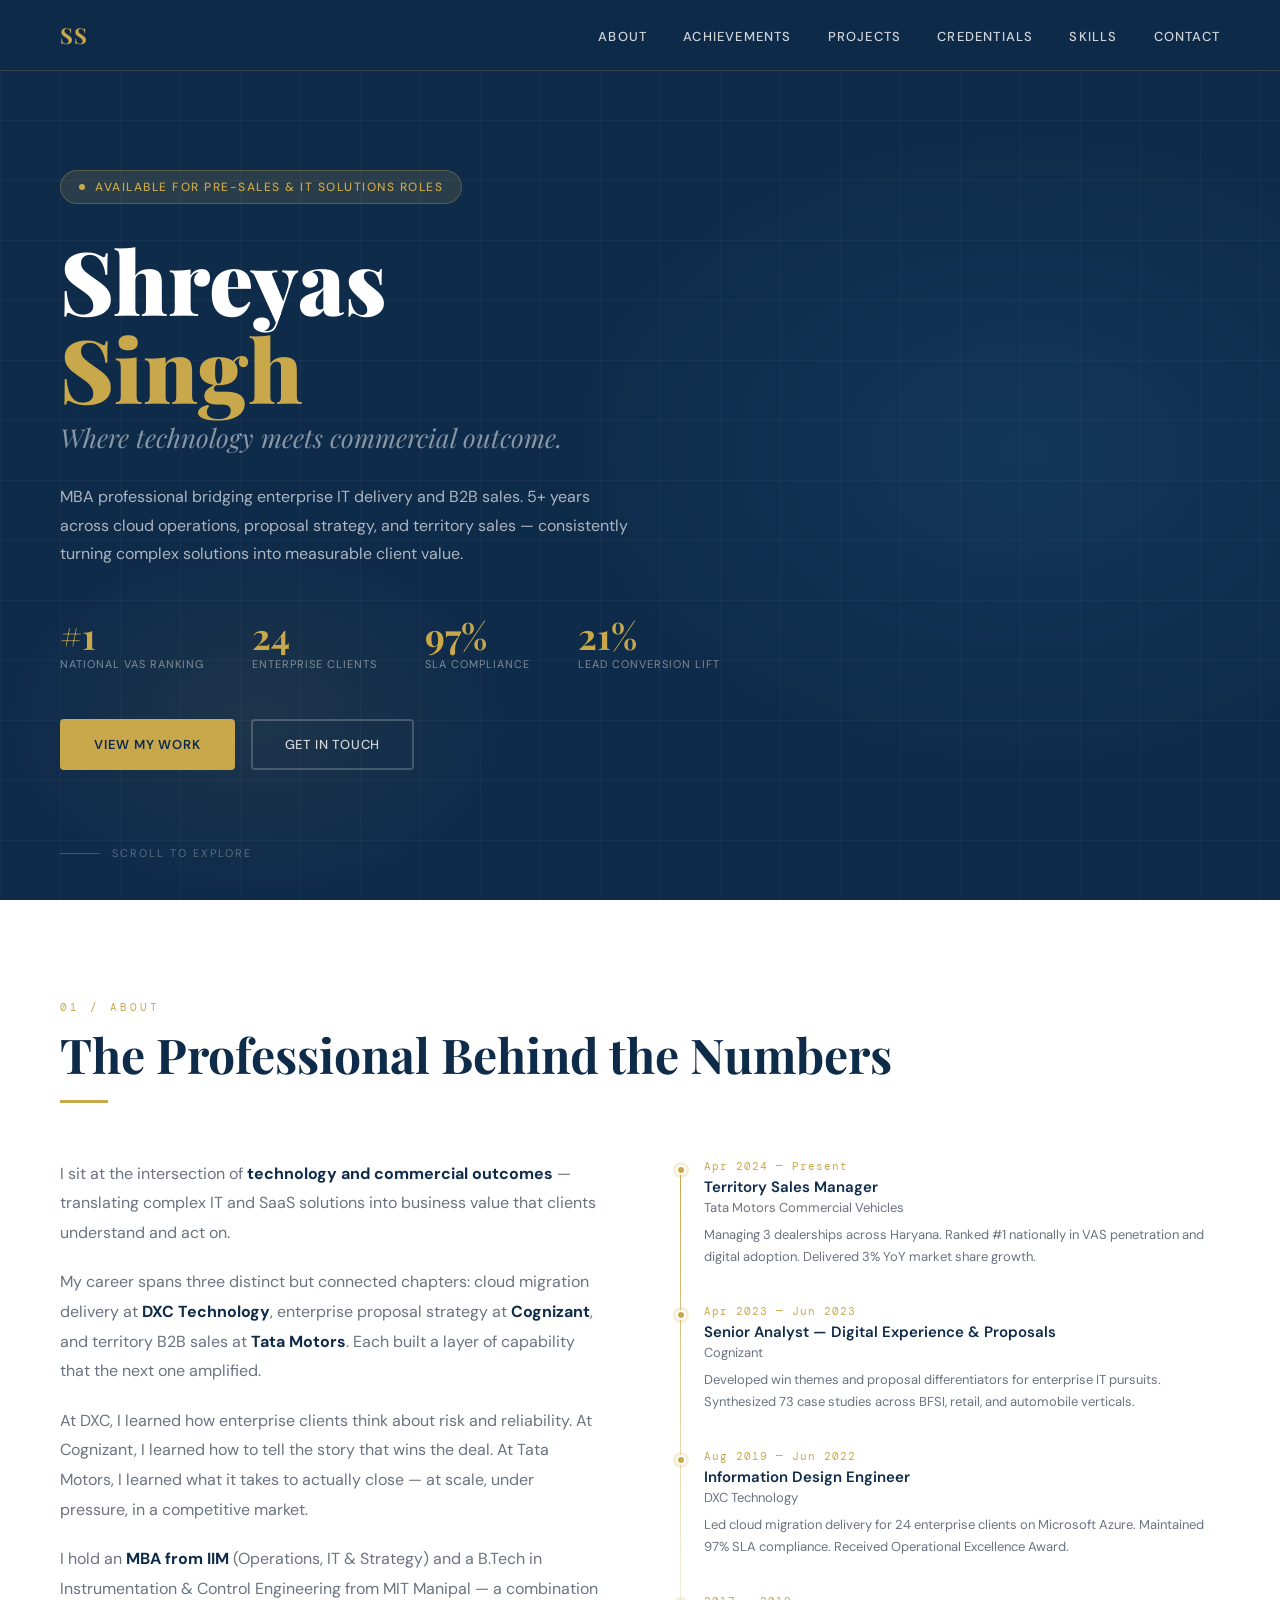
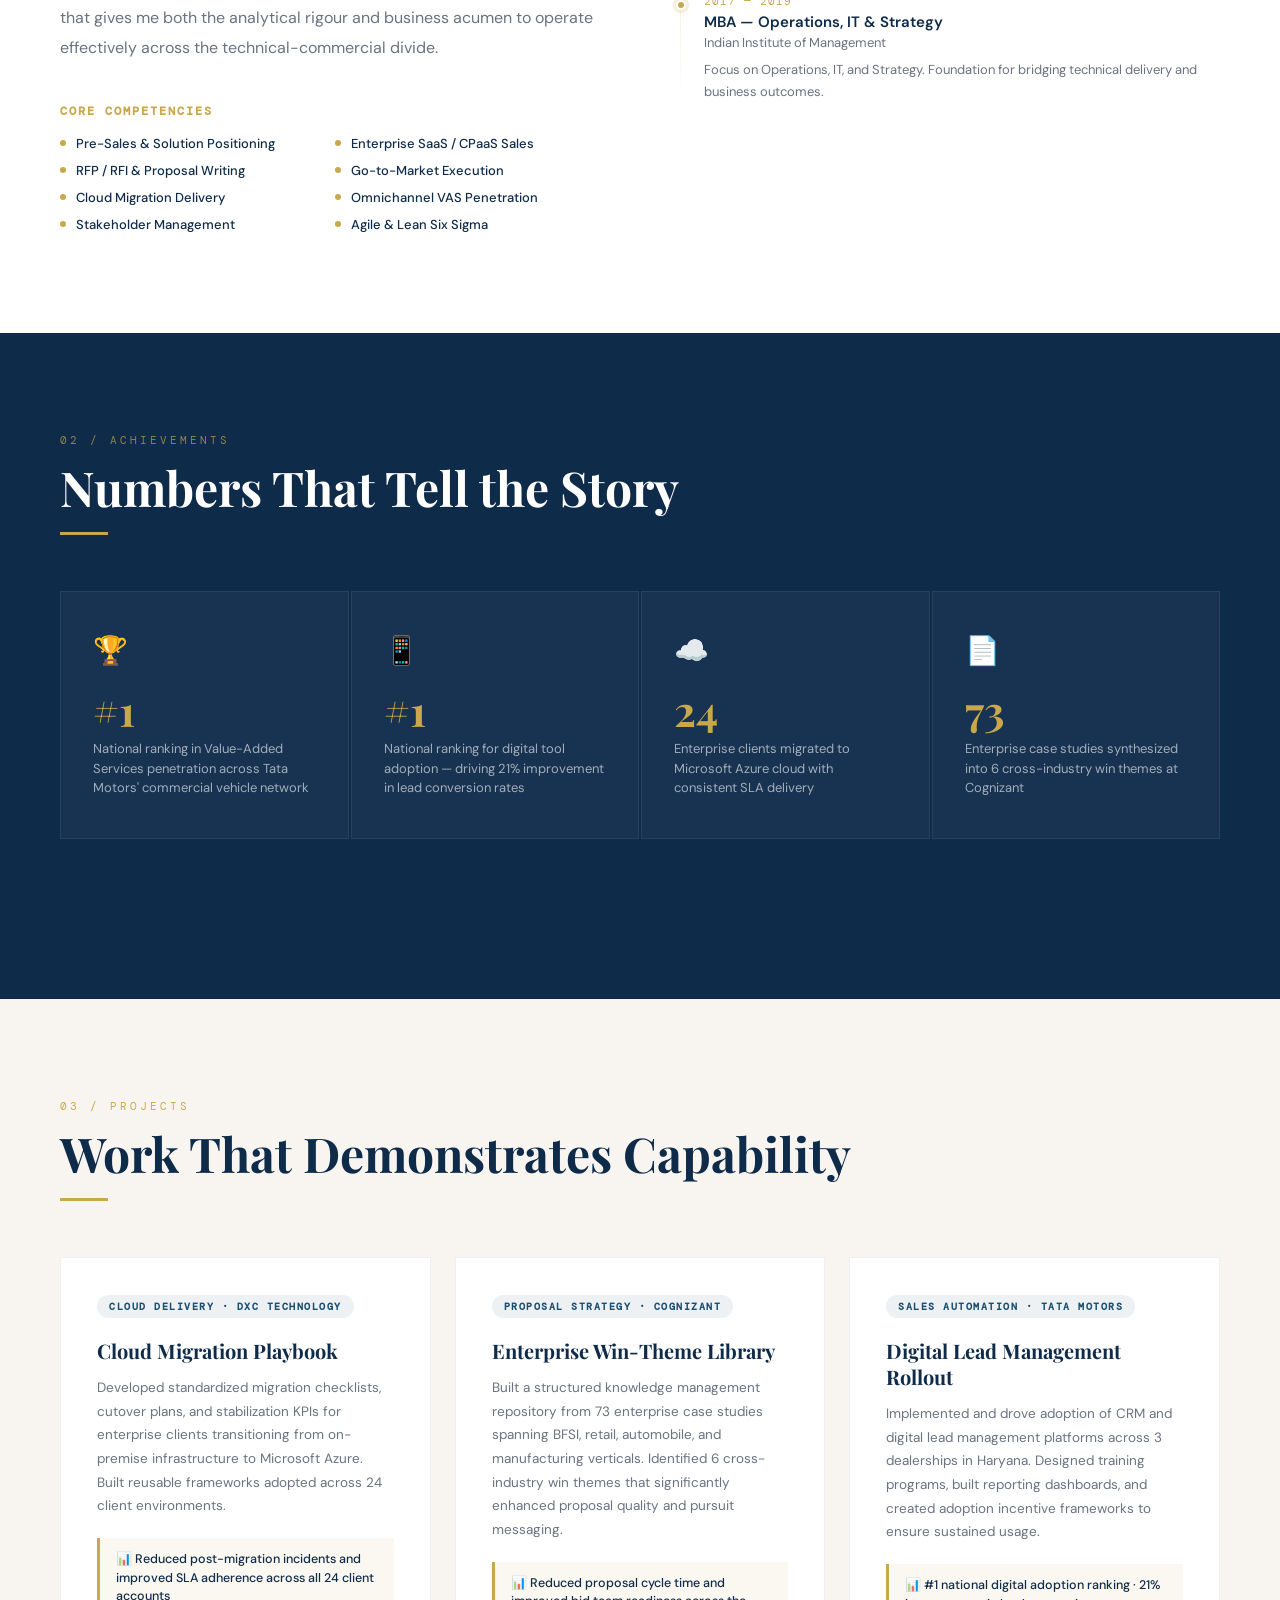
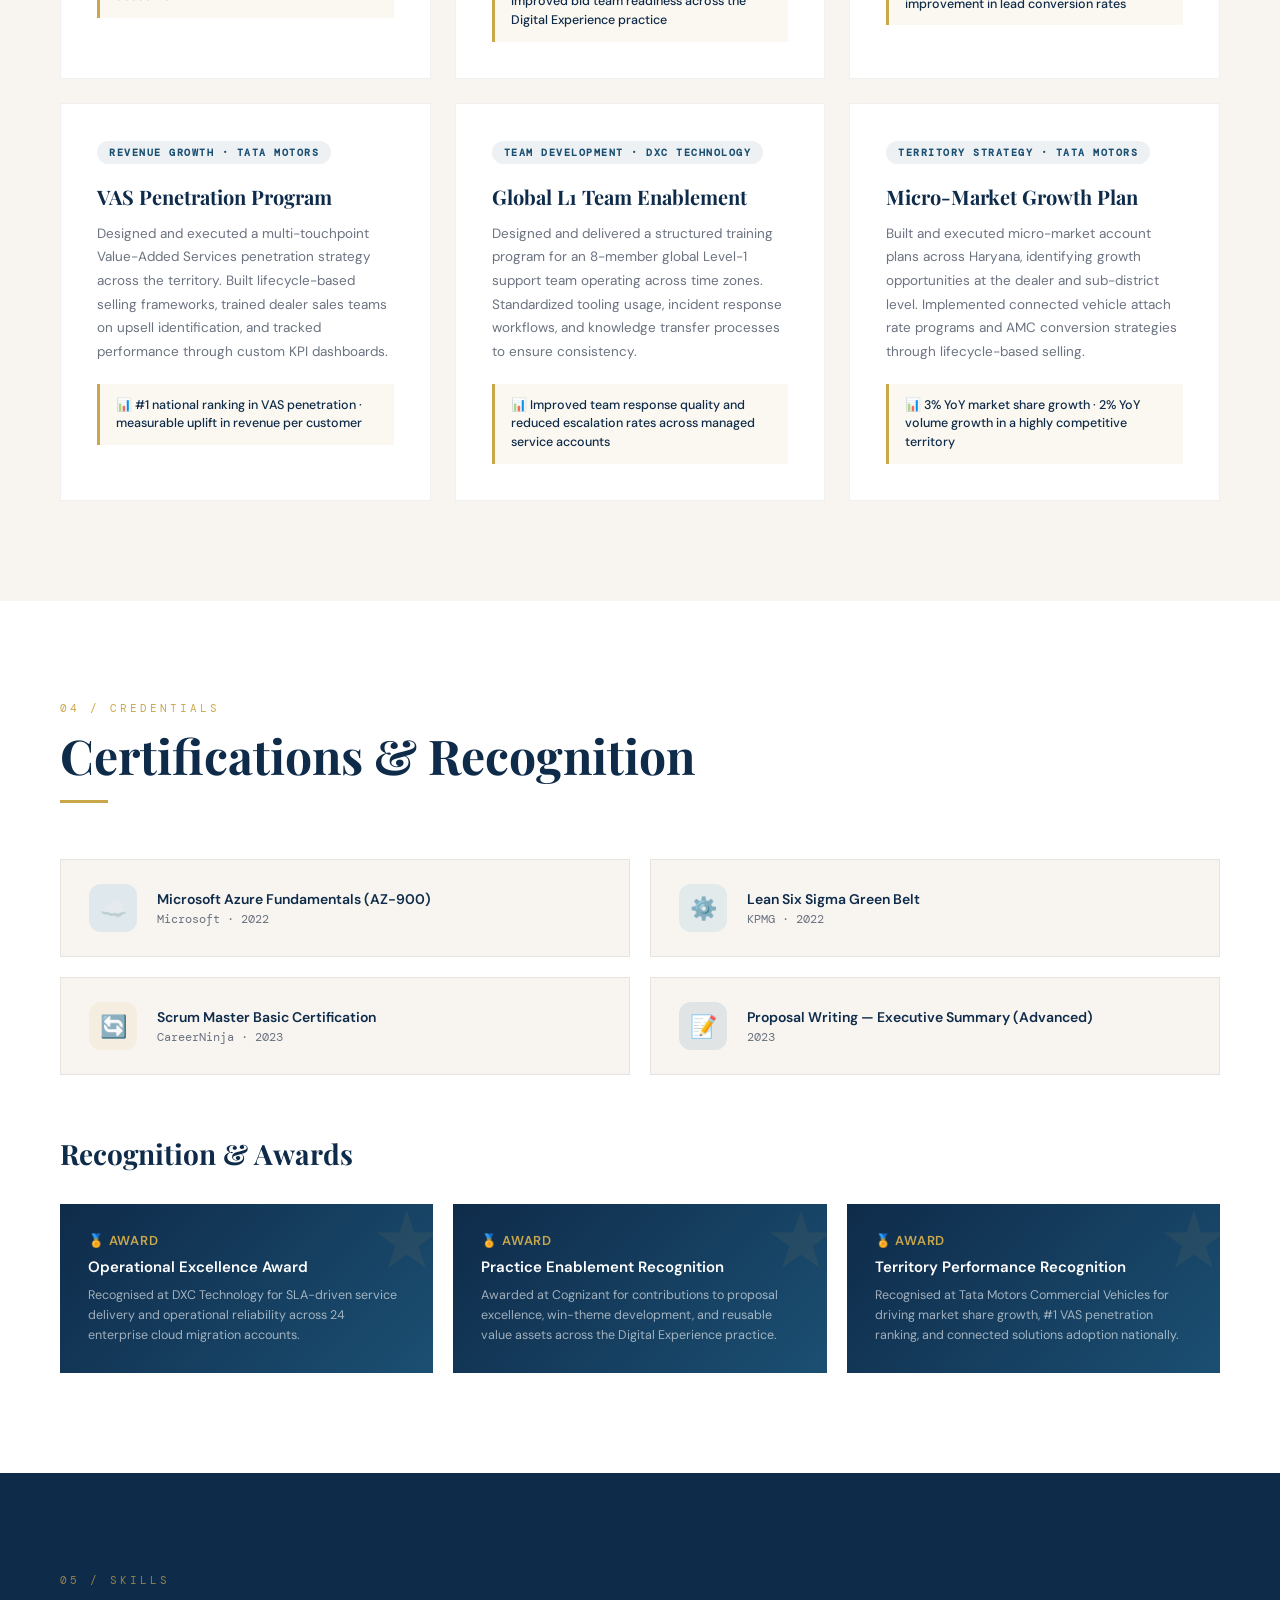
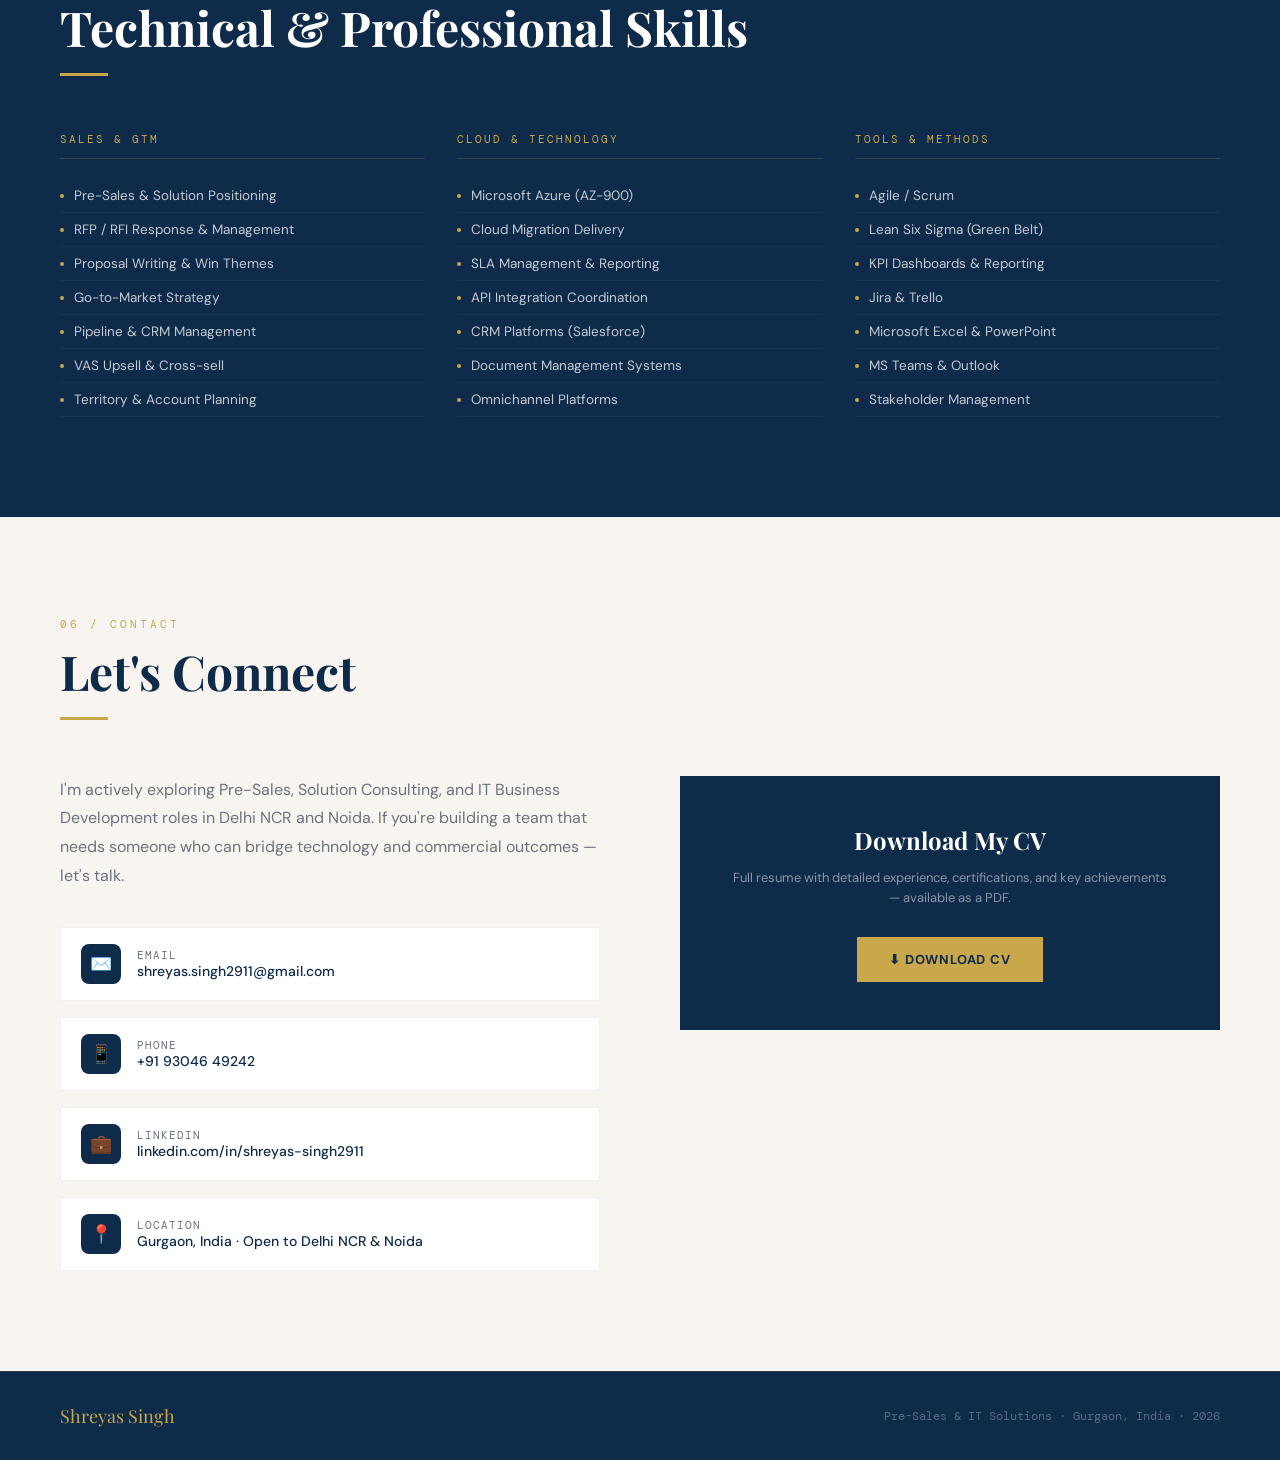
==== index.html @ 30af190e "shreyas singh" ====
<!doctype html>
<html lang="en">
  <head>
    <meta charset="UTF-8" />
    <meta name="viewport" content="width=device-width, initial-scale=1.0" />
    <title>Shreyas Singh | Pre-Sales & IT Solutions</title>
    <link
      href="https://fonts.googleapis.com/css2?family=Playfair+Display:wght@400;700;900&family=DM+Sans:wght@300;400;500;600&family=DM+Mono:wght@400;500&display=swap"
      rel="stylesheet"
    />
    <style>
      :root {
        --navy: #0f2b4a;
        --navy-mid: #1b4f72;
        --navy-light: #2e86c1;
        --gold: #c9a84c;
        --gold-light: #f0c040;
        --cream: #f8f5f0;
        --white: #ffffff;
        --grey: #6b7280;
        --grey-light: #f3f4f6;
        --text: #1a1a2e;
      }

      * {
        margin: 0;
        padding: 0;
        box-sizing: border-box;
      }

      html {
        scroll-behavior: smooth;
      }

      body {
        font-family: "DM Sans", sans-serif;
        background: var(--cream);
        color: var(--text);
        overflow-x: hidden;
      }

      /* ── NAV ─────────────────────────────────────────── */
      nav {
        position: fixed;
        top: 0;
        left: 0;
        right: 0;
        z-index: 100;
        display: flex;
        align-items: center;
        justify-content: space-between;
        padding: 20px 60px;
        background: rgba(15, 43, 74, 0.97);
        backdrop-filter: blur(12px);
        border-bottom: 1px solid rgba(201, 168, 76, 0.2);
      }
      .nav-logo {
        font-family: "Playfair Display", serif;
        font-size: 22px;
        font-weight: 700;
        color: var(--gold);
        letter-spacing: 0.5px;
      }
      .nav-links {
        display: flex;
        gap: 36px;
        list-style: none;
      }
      .nav-links a {
        color: rgba(255, 255, 255, 0.8);
        text-decoration: none;
        font-size: 13px;
        font-weight: 500;
        letter-spacing: 1.2px;
        text-transform: uppercase;
        transition: color 0.2s;
      }
      .nav-links a:hover {
        color: var(--gold);
      }

      /* ── HERO ────────────────────────────────────────── */
      .hero {
        min-height: 100vh;
        background: var(--navy);
        display: flex;
        align-items: center;
        position: relative;
        overflow: hidden;
        padding: 120px 60px 80px;
      }
      .hero-bg {
        position: absolute;
        inset: 0;
        background:
          radial-gradient(
            ellipse 60% 60% at 80% 50%,
            rgba(46, 134, 193, 0.12) 0%,
            transparent 60%
          ),
          radial-gradient(
            ellipse 40% 40% at 20% 80%,
            rgba(201, 168, 76, 0.08) 0%,
            transparent 50%
          );
      }
      .hero-grid {
        position: absolute;
        inset: 0;
        background-image:
          linear-gradient(rgba(255, 255, 255, 0.03) 1px, transparent 1px),
          linear-gradient(90deg, rgba(255, 255, 255, 0.03) 1px, transparent 1px);
        background-size: 60px 60px;
      }
      .hero-content {
        position: relative;
        z-index: 2;
        max-width: 900px;
      }
      .hero-tag {
        display: inline-flex;
        align-items: center;
        gap: 10px;
        background: rgba(201, 168, 76, 0.15);
        border: 1px solid rgba(201, 168, 76, 0.3);
        padding: 8px 18px;
        border-radius: 100px;
        font-size: 12px;
        font-weight: 500;
        letter-spacing: 1.5px;
        text-transform: uppercase;
        color: var(--gold);
        margin-bottom: 32px;
        animation: fadeUp 0.6s ease both;
      }
      .hero-tag::before {
        content: "";
        width: 6px;
        height: 6px;
        background: var(--gold);
        border-radius: 50%;
        animation: pulse 2s infinite;
      }
      @keyframes pulse {
        0%,
        100% {
          opacity: 1;
          transform: scale(1);
        }
        50% {
          opacity: 0.5;
          transform: scale(1.4);
        }
      }
      h1 {
        font-family: "Playfair Display", serif;
        font-size: clamp(52px, 7vw, 88px);
        font-weight: 900;
        line-height: 1;
        color: var(--white);
        margin-bottom: 8px;
        animation: fadeUp 0.6s 0.1s ease both;
      }
      h1 span {
        color: var(--gold);
      }
      .hero-sub {
        font-family: "Playfair Display", serif;
        font-size: clamp(18px, 2.5vw, 26px);
        color: rgba(255, 255, 255, 0.5);
        font-weight: 400;
        font-style: italic;
        margin-bottom: 28px;
        animation: fadeUp 0.6s 0.2s ease both;
      }
      .hero-desc {
        font-size: 16px;
        line-height: 1.8;
        color: rgba(255, 255, 255, 0.65);
        max-width: 580px;
        margin-bottom: 48px;
        animation: fadeUp 0.6s 0.3s ease both;
      }
      .hero-stats {
        display: flex;
        gap: 48px;
        margin-bottom: 48px;
        animation: fadeUp 0.6s 0.4s ease both;
      }
      .stat-item {
        text-align: left;
      }
      .stat-num {
        font-family: "Playfair Display", serif;
        font-size: 36px;
        font-weight: 700;
        color: var(--gold);
        line-height: 1;
      }
      .stat-label {
        font-size: 11px;
        color: rgba(255, 255, 255, 0.45);
        text-transform: uppercase;
        letter-spacing: 1px;
        margin-top: 4px;
      }
      .hero-ctas {
        display: flex;
        gap: 16px;
        flex-wrap: wrap;
        animation: fadeUp 0.6s 0.5s ease both;
      }
      .btn-primary {
        background: var(--gold);
        color: var(--navy);
        padding: 15px 32px;
        border-radius: 4px;
        font-size: 13px;
        font-weight: 600;
        letter-spacing: 0.8px;
        text-transform: uppercase;
        text-decoration: none;
        transition: all 0.2s;
        border: 2px solid var(--gold);
      }
      .btn-primary:hover {
        background: transparent;
        color: var(--gold);
      }
      .btn-outline {
        background: transparent;
        color: rgba(255, 255, 255, 0.8);
        padding: 15px 32px;
        border-radius: 4px;
        font-size: 13px;
        font-weight: 500;
        letter-spacing: 0.8px;
        text-transform: uppercase;
        text-decoration: none;
        border: 2px solid rgba(255, 255, 255, 0.2);
        transition: all 0.2s;
      }
      .btn-outline:hover {
        border-color: var(--gold);
        color: var(--gold);
      }
      .hero-scroll {
        position: absolute;
        bottom: 40px;
        left: 60px;
        display: flex;
        align-items: center;
        gap: 12px;
        color: rgba(255, 255, 255, 0.3);
        font-size: 11px;
        letter-spacing: 2px;
        text-transform: uppercase;
        animation: fadeUp 0.6s 0.7s ease both;
      }
      .scroll-line {
        width: 40px;
        height: 1px;
        background: rgba(255, 255, 255, 0.2);
      }

      @keyframes fadeUp {
        from {
          opacity: 0;
          transform: translateY(24px);
        }
        to {
          opacity: 1;
          transform: translateY(0);
        }
      }

      /* ── SECTIONS ────────────────────────────────────── */
      section {
        padding: 100px 60px;
      }
      .section-label {
        font-family: "DM Mono", monospace;
        font-size: 11px;
        letter-spacing: 3px;
        text-transform: uppercase;
        color: var(--gold);
        margin-bottom: 12px;
      }
      .section-title {
        font-family: "Playfair Display", serif;
        font-size: clamp(32px, 4vw, 48px);
        font-weight: 700;
        color: var(--navy);
        margin-bottom: 16px;
        line-height: 1.2;
      }
      .section-title.light {
        color: var(--white);
      }
      .section-divider {
        width: 48px;
        height: 3px;
        background: var(--gold);
        margin-bottom: 56px;
      }

      /* ── ABOUT ───────────────────────────────────────── */
      #about {
        background: var(--white);
      }
      .about-grid {
        display: grid;
        grid-template-columns: 1fr 1fr;
        gap: 80px;
        align-items: start;
      }
      .about-text p {
        font-size: 16px;
        line-height: 1.85;
        color: var(--grey);
        margin-bottom: 20px;
      }
      .about-text p strong {
        color: var(--navy);
      }
      .competencies {
        margin-top: 40px;
      }
      .comp-title {
        font-size: 12px;
        letter-spacing: 2px;
        text-transform: uppercase;
        color: var(--gold);
        font-weight: 600;
        margin-bottom: 16px;
        font-family: "DM Mono", monospace;
      }
      .comp-grid {
        display: grid;
        grid-template-columns: 1fr 1fr;
        gap: 10px;
      }
      .comp-item {
        display: flex;
        align-items: center;
        gap: 10px;
        font-size: 13px;
        color: var(--navy);
        font-weight: 500;
      }
      .comp-item::before {
        content: "";
        width: 6px;
        height: 6px;
        border-radius: 50%;
        background: var(--gold);
        flex-shrink: 0;
      }
      .about-right {
      }
      .timeline {
        position: relative;
        padding-left: 24px;
      }
      .timeline::before {
        content: "";
        position: absolute;
        left: 0;
        top: 8px;
        bottom: 8px;
        width: 1px;
        background: linear-gradient(to bottom, var(--gold), transparent);
      }
      .tl-item {
        margin-bottom: 36px;
        position: relative;
      }
      .tl-dot {
        position: absolute;
        left: -28px;
        top: 6px;
        width: 10px;
        height: 10px;
        border-radius: 50%;
        background: var(--gold);
        border: 2px solid var(--white);
        box-shadow: 0 0 0 3px rgba(201, 168, 76, 0.2);
      }
      .tl-period {
        font-family: "DM Mono", monospace;
        font-size: 11px;
        color: var(--gold);
        letter-spacing: 1px;
        margin-bottom: 4px;
      }
      .tl-role {
        font-size: 15px;
        font-weight: 600;
        color: var(--navy);
        margin-bottom: 2px;
      }
      .tl-company {
        font-size: 13px;
        color: var(--grey);
        margin-bottom: 8px;
      }
      .tl-desc {
        font-size: 13px;
        line-height: 1.7;
        color: var(--grey);
      }

      /* ── ACHIEVEMENTS ────────────────────────────────── */
      #achievements {
        background: var(--navy);
      }
      .ach-grid {
        display: grid;
        grid-template-columns: repeat(4, 1fr);
        gap: 2px;
        margin-bottom: 60px;
      }
      .ach-card {
        background: rgba(255, 255, 255, 0.04);
        border: 1px solid rgba(255, 255, 255, 0.07);
        padding: 40px 32px;
        transition: all 0.3s;
        position: relative;
        overflow: hidden;
      }
      .ach-card::before {
        content: "";
        position: absolute;
        top: 0;
        left: 0;
        right: 0;
        height: 2px;
        background: linear-gradient(90deg, var(--gold), transparent);
        transform: scaleX(0);
        transform-origin: left;
        transition: transform 0.3s;
      }
      .ach-card:hover::before {
        transform: scaleX(1);
      }
      .ach-card:hover {
        background: rgba(255, 255, 255, 0.07);
      }
      .ach-icon {
        font-size: 28px;
        margin-bottom: 20px;
      }
      .ach-num {
        font-family: "Playfair Display", serif;
        font-size: 42px;
        font-weight: 700;
        color: var(--gold);
        line-height: 1;
        margin-bottom: 8px;
      }
      .ach-label {
        font-size: 13px;
        color: rgba(255, 255, 255, 0.6);
        line-height: 1.5;
      }

      /* ── PROJECTS ────────────────────────────────────── */
      #projects {
        background: var(--cream);
      }
      .projects-grid {
        display: grid;
        grid-template-columns: repeat(3, 1fr);
        gap: 24px;
      }
      .proj-card {
        background: var(--white);
        border: 1px solid rgba(0, 0, 0, 0.06);
        padding: 36px;
        transition: all 0.3s;
        position: relative;
        overflow: hidden;
        cursor: default;
      }
      .proj-card::after {
        content: "";
        position: absolute;
        bottom: 0;
        left: 0;
        right: 0;
        height: 3px;
        background: linear-gradient(90deg, var(--gold), var(--navy-light));
        transform: scaleX(0);
        transform-origin: left;
        transition: transform 0.3s;
      }
      .proj-card:hover::after {
        transform: scaleX(1);
      }
      .proj-card:hover {
        transform: translateY(-4px);
        box-shadow: 0 20px 40px rgba(0, 0, 0, 0.08);
      }
      .proj-tag {
        display: inline-block;
        background: rgba(27, 79, 114, 0.08);
        color: var(--navy-mid);
        font-size: 10px;
        font-weight: 600;
        letter-spacing: 1.5px;
        text-transform: uppercase;
        padding: 5px 12px;
        border-radius: 100px;
        margin-bottom: 20px;
        font-family: "DM Mono", monospace;
      }
      .proj-title {
        font-family: "Playfair Display", serif;
        font-size: 20px;
        font-weight: 700;
        color: var(--navy);
        margin-bottom: 12px;
        line-height: 1.3;
      }
      .proj-desc {
        font-size: 13.5px;
        line-height: 1.75;
        color: var(--grey);
        margin-bottom: 20px;
      }
      .proj-outcome {
        display: flex;
        align-items: flex-start;
        gap: 10px;
        background: rgba(201, 168, 76, 0.08);
        border-left: 3px solid var(--gold);
        padding: 12px 16px;
        font-size: 12.5px;
        color: var(--navy);
        font-weight: 500;
        line-height: 1.5;
      }

      /* ── CERTIFICATIONS ──────────────────────────────── */
      #certifications {
        background: var(--white);
      }
      .certs-grid {
        display: grid;
        grid-template-columns: repeat(2, 1fr);
        gap: 20px;
        margin-bottom: 60px;
      }
      .cert-card {
        display: flex;
        align-items: center;
        gap: 20px;
        padding: 24px 28px;
        border: 1px solid rgba(0, 0, 0, 0.07);
        background: var(--cream);
        transition: all 0.2s;
      }
      .cert-card:hover {
        border-color: var(--gold);
        box-shadow: 0 4px 20px rgba(201, 168, 76, 0.1);
      }
      .cert-icon {
        width: 48px;
        height: 48px;
        border-radius: 12px;
        display: flex;
        align-items: center;
        justify-content: center;
        font-size: 22px;
        flex-shrink: 0;
      }
      .cert-icon.azure {
        background: rgba(0, 114, 198, 0.1);
      }
      .cert-icon.six-sigma {
        background: rgba(46, 134, 193, 0.1);
      }
      .cert-icon.scrum {
        background: rgba(201, 168, 76, 0.1);
      }
      .cert-icon.proposal {
        background: rgba(27, 79, 114, 0.1);
      }
      .cert-name {
        font-size: 14px;
        font-weight: 600;
        color: var(--navy);
        margin-bottom: 3px;
      }
      .cert-issuer {
        font-size: 12px;
        color: var(--grey);
        font-family: "DM Mono", monospace;
      }

      .recognitions {
        margin-top: 60px;
      }
      .rec-title {
        font-family: "Playfair Display", serif;
        font-size: 28px;
        font-weight: 700;
        color: var(--navy);
        margin-bottom: 32px;
      }
      .rec-grid {
        display: grid;
        grid-template-columns: repeat(3, 1fr);
        gap: 20px;
      }
      .rec-card {
        padding: 28px;
        background: linear-gradient(
          135deg,
          var(--navy) 0%,
          var(--navy-mid) 100%
        );
        color: white;
        position: relative;
        overflow: hidden;
      }
      .rec-card::before {
        content: "★";
        position: absolute;
        right: -10px;
        top: -10px;
        font-size: 80px;
        color: rgba(201, 168, 76, 0.08);
        font-family: serif;
      }
      .rec-award {
        font-size: 13px;
        font-weight: 600;
        color: var(--gold);
        margin-bottom: 8px;
        text-transform: uppercase;
        letter-spacing: 0.8px;
      }
      .rec-org {
        font-size: 15px;
        font-weight: 600;
        color: white;
        margin-bottom: 8px;
      }
      .rec-desc {
        font-size: 12.5px;
        color: rgba(255, 255, 255, 0.6);
        line-height: 1.6;
      }

      /* ── SKILLS ──────────────────────────────────────── */
      #skills {
        background: var(--navy);
      }
      .skills-grid {
        display: grid;
        grid-template-columns: repeat(3, 1fr);
        gap: 32px;
      }
      .skill-group {
      }
      .skill-group-title {
        font-family: "DM Mono", monospace;
        font-size: 11px;
        letter-spacing: 2px;
        text-transform: uppercase;
        color: var(--gold);
        margin-bottom: 20px;
        padding-bottom: 12px;
        border-bottom: 1px solid rgba(201, 168, 76, 0.2);
      }
      .skill-list {
        list-style: none;
      }
      .skill-list li {
        display: flex;
        align-items: center;
        gap: 10px;
        font-size: 13.5px;
        color: rgba(255, 255, 255, 0.75);
        padding: 8px 0;
        border-bottom: 1px solid rgba(255, 255, 255, 0.04);
      }
      .skill-list li::before {
        content: "";
        width: 4px;
        height: 4px;
        border-radius: 50%;
        background: var(--gold);
        flex-shrink: 0;
      }

      /* ── CONTACT ─────────────────────────────────────── */
      #contact {
        background: var(--cream);
      }
      .contact-grid {
        display: grid;
        grid-template-columns: 1fr 1fr;
        gap: 80px;
        align-items: start;
      }
      .contact-left p {
        font-size: 16px;
        line-height: 1.8;
        color: var(--grey);
        margin-bottom: 36px;
      }
      .contact-links {
        display: flex;
        flex-direction: column;
        gap: 16px;
      }
      .contact-link {
        display: flex;
        align-items: center;
        gap: 16px;
        text-decoration: none;
        padding: 16px 20px;
        background: var(--white);
        border: 1px solid rgba(0, 0, 0, 0.06);
        transition: all 0.2s;
      }
      .contact-link:hover {
        border-color: var(--gold);
        transform: translateX(4px);
      }
      .contact-link-icon {
        width: 40px;
        height: 40px;
        background: var(--navy);
        border-radius: 8px;
        display: flex;
        align-items: center;
        justify-content: center;
        font-size: 18px;
        flex-shrink: 0;
      }
      .contact-link-text {
      }
      .contact-link-label {
        font-size: 11px;
        text-transform: uppercase;
        letter-spacing: 1px;
        color: var(--grey);
        font-family: "DM Mono", monospace;
      }
      .contact-link-value {
        font-size: 14px;
        font-weight: 500;
        color: var(--navy);
      }
      .contact-right {
      }
      .cv-download {
        background: var(--navy);
        padding: 48px;
        text-align: center;
      }
      .cv-download h3 {
        font-family: "Playfair Display", serif;
        font-size: 24px;
        color: var(--white);
        margin-bottom: 12px;
      }
      .cv-download p {
        font-size: 13px;
        color: rgba(255, 255, 255, 0.5);
        margin-bottom: 28px;
        line-height: 1.6;
      }
      .cv-btn {
        display: inline-flex;
        align-items: center;
        gap: 10px;
        background: var(--gold);
        color: var(--navy);
        padding: 14px 32px;
        text-decoration: none;
        font-size: 13px;
        font-weight: 700;
        letter-spacing: 0.8px;
        text-transform: uppercase;
        transition: all 0.2s;
      }
      .cv-btn:hover {
        background: var(--gold-light);
      }

      /* ── FOOTER ──────────────────────────────────────── */
      footer {
        background: var(--navy);
        border-top: 1px solid rgba(201, 168, 76, 0.15);
        padding: 32px 60px;
        display: flex;
        align-items: center;
        justify-content: space-between;
      }
      .footer-name {
        font-family: "Playfair Display", serif;
        font-size: 18px;
        color: var(--gold);
      }
      .footer-copy {
        font-size: 12px;
        color: rgba(255, 255, 255, 0.3);
        font-family: "DM Mono", monospace;
      }

      /* ── MOBILE ──────────────────────────────────────── */
      @media (max-width: 900px) {
        nav {
          padding: 16px 24px;
        }
        .nav-links {
          display: none;
        }
        section {
          padding: 70px 24px;
        }
        .hero {
          padding: 100px 24px 70px;
        }
        .hero-stats {
          gap: 28px;
          flex-wrap: wrap;
        }
        .about-grid,
        .contact-grid {
          grid-template-columns: 1fr;
          gap: 48px;
        }
        .ach-grid {
          grid-template-columns: repeat(2, 1fr);
        }
        .projects-grid {
          grid-template-columns: 1fr;
        }
        .certs-grid {
          grid-template-columns: 1fr;
        }
        .rec-grid {
          grid-template-columns: 1fr;
        }
        .skills-grid {
          grid-template-columns: 1fr;
        }
        footer {
          flex-direction: column;
          gap: 12px;
          text-align: center;
          padding: 24px;
        }
        .hero-scroll {
          display: none;
        }
        .comp-grid {
          grid-template-columns: 1fr;
        }
      }
    </style>
  </head>
  <body>
    <!-- NAV -->
    <nav>
      <div class="nav-logo">SS</div>
      <ul class="nav-links">
        <li><a href="#about">About</a></li>
        <li><a href="#achievements">Achievements</a></li>
        <li><a href="#projects">Projects</a></li>
        <li><a href="#certifications">Credentials</a></li>
        <li><a href="#skills">Skills</a></li>
        <li><a href="#contact">Contact</a></li>
      </ul>
    </nav>

    <!-- HERO -->
    <section class="hero" id="home">
      <div class="hero-bg"></div>
      <div class="hero-grid"></div>
      <div class="hero-content">
        <div class="hero-tag">
          Available for Pre-Sales &amp; IT Solutions Roles
        </div>
        <h1>Shreyas<br /><span>Singh</span></h1>
        <p class="hero-sub">Where technology meets commercial outcome.</p>
        <p class="hero-desc">
          MBA professional bridging enterprise IT delivery and B2B sales. 5+
          years across cloud operations, proposal strategy, and territory sales
          — consistently turning complex solutions into measurable client value.
        </p>
        <div class="hero-stats">
          <div class="stat-item">
            <div class="stat-num">#1</div>
            <div class="stat-label">National VAS Ranking</div>
          </div>
          <div class="stat-item">
            <div class="stat-num">24</div>
            <div class="stat-label">Enterprise Clients</div>
          </div>
          <div class="stat-item">
            <div class="stat-num">97%</div>
            <div class="stat-label">SLA Compliance</div>
          </div>
          <div class="stat-item">
            <div class="stat-num">21%</div>
            <div class="stat-label">Lead Conversion Lift</div>
          </div>
        </div>
        <div class="hero-ctas">
          <a href="#projects" class="btn-primary">View My Work</a>
          <a href="#contact" class="btn-outline">Get In Touch</a>
        </div>
      </div>
      <div class="hero-scroll">
        <div class="scroll-line"></div>
        Scroll to explore
      </div>
    </section>

    <!-- ABOUT -->
    <section id="about">
      <div class="section-label">01 / About</div>
      <h2 class="section-title">The Professional Behind the Numbers</h2>
      <div class="section-divider"></div>
      <div class="about-grid">
        <div class="about-text">
          <p>
            I sit at the intersection of
            <strong>technology and commercial outcomes</strong> — translating
            complex IT and SaaS solutions into business value that clients
            understand and act on.
          </p>
          <p>
            My career spans three distinct but connected chapters: cloud
            migration delivery at <strong>DXC Technology</strong>, enterprise
            proposal strategy at <strong>Cognizant</strong>, and territory B2B
            sales at <strong>Tata Motors</strong>. Each built a layer of
            capability that the next one amplified.
          </p>
          <p>
            At DXC, I learned how enterprise clients think about risk and
            reliability. At Cognizant, I learned how to tell the story that wins
            the deal. At Tata Motors, I learned what it takes to actually close
            — at scale, under pressure, in a competitive market.
          </p>
          <p>
            I hold an <strong>MBA from IIM</strong> (Operations, IT & Strategy)
            and a B.Tech in Instrumentation & Control Engineering from MIT
            Manipal — a combination that gives me both the analytical rigour and
            business acumen to operate effectively across the
            technical-commercial divide.
          </p>
          <div class="competencies">
            <div class="comp-title">Core Competencies</div>
            <div class="comp-grid">
              <div class="comp-item">Pre-Sales & Solution Positioning</div>
              <div class="comp-item">Enterprise SaaS / CPaaS Sales</div>
              <div class="comp-item">RFP / RFI & Proposal Writing</div>
              <div class="comp-item">Go-to-Market Execution</div>
              <div class="comp-item">Cloud Migration Delivery</div>
              <div class="comp-item">Omnichannel VAS Penetration</div>
              <div class="comp-item">Stakeholder Management</div>
              <div class="comp-item">Agile & Lean Six Sigma</div>
            </div>
          </div>
        </div>
        <div class="about-right">
          <div class="timeline">
            <div class="tl-item">
              <div class="tl-dot"></div>
              <div class="tl-period">Apr 2024 — Present</div>
              <div class="tl-role">Territory Sales Manager</div>
              <div class="tl-company">Tata Motors Commercial Vehicles</div>
              <div class="tl-desc">
                Managing 3 dealerships across Haryana. Ranked #1 nationally in
                VAS penetration and digital adoption. Delivered 3% YoY market
                share growth.
              </div>
            </div>
            <div class="tl-item">
              <div class="tl-dot"></div>
              <div class="tl-period">Apr 2023 — Jun 2023</div>
              <div class="tl-role">
                Senior Analyst — Digital Experience & Proposals
              </div>
              <div class="tl-company">Cognizant</div>
              <div class="tl-desc">
                Developed win themes and proposal differentiators for enterprise
                IT pursuits. Synthesized 73 case studies across BFSI, retail,
                and automobile verticals.
              </div>
            </div>
            <div class="tl-item">
              <div class="tl-dot"></div>
              <div class="tl-period">Aug 2019 — Jun 2022</div>
              <div class="tl-role">Information Design Engineer</div>
              <div class="tl-company">DXC Technology</div>
              <div class="tl-desc">
                Led cloud migration delivery for 24 enterprise clients on
                Microsoft Azure. Maintained 97% SLA compliance. Received
                Operational Excellence Award.
              </div>
            </div>
            <div class="tl-item">
              <div class="tl-dot"></div>
              <div class="tl-period">2017 — 2019</div>
              <div class="tl-role">MBA — Operations, IT & Strategy</div>
              <div class="tl-company">Indian Institute of Management</div>
              <div class="tl-desc">
                Focus on Operations, IT, and Strategy. Foundation for bridging
                technical delivery and business outcomes.
              </div>
            </div>
          </div>
        </div>
      </div>
    </section>

    <!-- ACHIEVEMENTS -->
    <section id="achievements">
      <div class="section-label" style="color: rgba(201, 168, 76, 0.7)">
        02 / Achievements
      </div>
      <h2 class="section-title light">Numbers That Tell the Story</h2>
      <div class="section-divider"></div>
      <div class="ach-grid">
        <div class="ach-card">
          <div class="ach-icon">🏆</div>
          <div class="ach-num">#1</div>
          <div class="ach-label">
            National ranking in Value-Added Services penetration across Tata
            Motors' commercial vehicle network
          </div>
        </div>
        <div class="ach-card">
          <div class="ach-icon">📱</div>
          <div class="ach-num">#1</div>
          <div class="ach-label">
            National ranking for digital tool adoption — driving 21% improvement
            in lead conversion rates
          </div>
        </div>
        <div class="ach-card">
          <div class="ach-icon">☁️</div>
          <div class="ach-num">24</div>
          <div class="ach-label">
            Enterprise clients migrated to Microsoft Azure cloud with consistent
            SLA delivery
          </div>
        </div>
        <div class="ach-card">
          <div class="ach-icon">📄</div>
          <div class="ach-num">73</div>
          <div class="ach-label">
            Enterprise case studies synthesized into 6 cross-industry win themes
            at Cognizant
          </div>
        </div>
      </div>
    </section>

    <!-- PROJECTS -->
    <section id="projects">
      <div class="section-label">03 / Projects</div>
      <h2 class="section-title">Work That Demonstrates Capability</h2>
      <div class="section-divider"></div>
      <div class="projects-grid">
        <div class="proj-card">
          <div class="proj-tag">Cloud Delivery · DXC Technology</div>
          <div class="proj-title">Cloud Migration Playbook</div>
          <div class="proj-desc">
            Developed standardized migration checklists, cutover plans, and
            stabilization KPIs for enterprise clients transitioning from
            on-premise infrastructure to Microsoft Azure. Built reusable
            frameworks adopted across 24 client environments.
          </div>
          <div class="proj-outcome">
            📊 Reduced post-migration incidents and improved SLA adherence
            across all 24 client accounts
          </div>
        </div>
        <div class="proj-card">
          <div class="proj-tag">Proposal Strategy · Cognizant</div>
          <div class="proj-title">Enterprise Win-Theme Library</div>
          <div class="proj-desc">
            Built a structured knowledge management repository from 73
            enterprise case studies spanning BFSI, retail, automobile, and
            manufacturing verticals. Identified 6 cross-industry win themes that
            significantly enhanced proposal quality and pursuit messaging.
          </div>
          <div class="proj-outcome">
            📊 Reduced proposal cycle time and improved bid team readiness
            across the Digital Experience practice
          </div>
        </div>
        <div class="proj-card">
          <div class="proj-tag">Sales Automation · Tata Motors</div>
          <div class="proj-title">Digital Lead Management Rollout</div>
          <div class="proj-desc">
            Implemented and drove adoption of CRM and digital lead management
            platforms across 3 dealerships in Haryana. Designed training
            programs, built reporting dashboards, and created adoption incentive
            frameworks to ensure sustained usage.
          </div>
          <div class="proj-outcome">
            📊 #1 national digital adoption ranking · 21% improvement in lead
            conversion rates
          </div>
        </div>
        <div class="proj-card">
          <div class="proj-tag">Revenue Growth · Tata Motors</div>
          <div class="proj-title">VAS Penetration Program</div>
          <div class="proj-desc">
            Designed and executed a multi-touchpoint Value-Added Services
            penetration strategy across the territory. Built lifecycle-based
            selling frameworks, trained dealer sales teams on upsell
            identification, and tracked performance through custom KPI
            dashboards.
          </div>
          <div class="proj-outcome">
            📊 #1 national ranking in VAS penetration · measurable uplift in
            revenue per customer
          </div>
        </div>
        <div class="proj-card">
          <div class="proj-tag">Team Development · DXC Technology</div>
          <div class="proj-title">Global L1 Team Enablement</div>
          <div class="proj-desc">
            Designed and delivered a structured training program for an 8-member
            global Level-1 support team operating across time zones.
            Standardized tooling usage, incident response workflows, and
            knowledge transfer processes to ensure consistency.
          </div>
          <div class="proj-outcome">
            📊 Improved team response quality and reduced escalation rates
            across managed service accounts
          </div>
        </div>
        <div class="proj-card">
          <div class="proj-tag">Territory Strategy · Tata Motors</div>
          <div class="proj-title">Micro-Market Growth Plan</div>
          <div class="proj-desc">
            Built and executed micro-market account plans across Haryana,
            identifying growth opportunities at the dealer and sub-district
            level. Implemented connected vehicle attach rate programs and AMC
            conversion strategies through lifecycle-based selling.
          </div>
          <div class="proj-outcome">
            📊 3% YoY market share growth · 2% YoY volume growth in a highly
            competitive territory
          </div>
        </div>
      </div>
    </section>

    <!-- CERTIFICATIONS -->
    <section id="certifications">
      <div class="section-label">04 / Credentials</div>
      <h2 class="section-title">Certifications & Recognition</h2>
      <div class="section-divider"></div>
      <div class="certs-grid">
        <div class="cert-card">
          <div class="cert-icon azure">☁️</div>
          <div>
            <div class="cert-name">Microsoft Azure Fundamentals (AZ-900)</div>
            <div class="cert-issuer">Microsoft · 2022</div>
          </div>
        </div>
        <div class="cert-card">
          <div class="cert-icon six-sigma">⚙️</div>
          <div>
            <div class="cert-name">Lean Six Sigma Green Belt</div>
            <div class="cert-issuer">KPMG · 2022</div>
          </div>
        </div>
        <div class="cert-card">
          <div class="cert-icon scrum">🔄</div>
          <div>
            <div class="cert-name">Scrum Master Basic Certification</div>
            <div class="cert-issuer">CareerNinja · 2023</div>
          </div>
        </div>
        <div class="cert-card">
          <div class="cert-icon proposal">📝</div>
          <div>
            <div class="cert-name">
              Proposal Writing — Executive Summary (Advanced)
            </div>
            <div class="cert-issuer">2023</div>
          </div>
        </div>
      </div>
      <div class="recognitions">
        <div class="rec-title">Recognition & Awards</div>
        <div class="rec-grid">
          <div class="rec-card">
            <div class="rec-award">🏅 Award</div>
            <div class="rec-org">Operational Excellence Award</div>
            <div class="rec-desc">
              Recognised at DXC Technology for SLA-driven service delivery and
              operational reliability across 24 enterprise cloud migration
              accounts.
            </div>
          </div>
          <div class="rec-card">
            <div class="rec-award">🏅 Award</div>
            <div class="rec-org">Practice Enablement Recognition</div>
            <div class="rec-desc">
              Awarded at Cognizant for contributions to proposal excellence,
              win-theme development, and reusable value assets across the
              Digital Experience practice.
            </div>
          </div>
          <div class="rec-card">
            <div class="rec-award">🏅 Award</div>
            <div class="rec-org">Territory Performance Recognition</div>
            <div class="rec-desc">
              Recognised at Tata Motors Commercial Vehicles for driving market
              share growth, #1 VAS penetration ranking, and connected solutions
              adoption nationally.
            </div>
          </div>
        </div>
      </div>
    </section>

    <!-- SKILLS -->
    <section id="skills">
      <div class="section-label" style="color: rgba(201, 168, 76, 0.7)">
        05 / Skills
      </div>
      <h2 class="section-title light">Technical & Professional Skills</h2>
      <div class="section-divider"></div>
      <div class="skills-grid">
        <div class="skill-group">
          <div class="skill-group-title">Sales & GTM</div>
          <ul class="skill-list">
            <li>Pre-Sales & Solution Positioning</li>
            <li>RFP / RFI Response & Management</li>
            <li>Proposal Writing & Win Themes</li>
            <li>Go-to-Market Strategy</li>
            <li>Pipeline & CRM Management</li>
            <li>VAS Upsell & Cross-sell</li>
            <li>Territory & Account Planning</li>
          </ul>
        </div>
        <div class="skill-group">
          <div class="skill-group-title">Cloud & Technology</div>
          <ul class="skill-list">
            <li>Microsoft Azure (AZ-900)</li>
            <li>Cloud Migration Delivery</li>
            <li>SLA Management & Reporting</li>
            <li>API Integration Coordination</li>
            <li>CRM Platforms (Salesforce)</li>
            <li>Document Management Systems</li>
            <li>Omnichannel Platforms</li>
          </ul>
        </div>
        <div class="skill-group">
          <div class="skill-group-title">Tools & Methods</div>
          <ul class="skill-list">
            <li>Agile / Scrum</li>
            <li>Lean Six Sigma (Green Belt)</li>
            <li>KPI Dashboards & Reporting</li>
            <li>Jira & Trello</li>
            <li>Microsoft Excel & PowerPoint</li>
            <li>MS Teams & Outlook</li>
            <li>Stakeholder Management</li>
          </ul>
        </div>
      </div>
    </section>

    <!-- CONTACT -->
    <section id="contact">
      <div class="section-label">06 / Contact</div>
      <h2 class="section-title">Let's Connect</h2>
      <div class="section-divider"></div>
      <div class="contact-grid">
        <div class="contact-left">
          <p>
            I'm actively exploring Pre-Sales, Solution Consulting, and IT
            Business Development roles in Delhi NCR and Noida. If you're
            building a team that needs someone who can bridge technology and
            commercial outcomes — let's talk.
          </p>
          <div class="contact-links">
            <a href="mailto:shreyas.singh2911@gmail.com" class="contact-link">
              <div class="contact-link-icon">✉️</div>
              <div class="contact-link-text">
                <div class="contact-link-label">Email</div>
                <div class="contact-link-value">
                  shreyas.singh2911@gmail.com
                </div>
              </div>
            </a>
            <a href="tel:+919304649242" class="contact-link">
              <div class="contact-link-icon">📱</div>
              <div class="contact-link-text">
                <div class="contact-link-label">Phone</div>
                <div class="contact-link-value">+91 93046 49242</div>
              </div>
            </a>
            <a
              href="https://linkedin.com/in/shreyas-singh2911"
              target="_blank"
              class="contact-link"
            >
              <div class="contact-link-icon">💼</div>
              <div class="contact-link-text">
                <div class="contact-link-label">LinkedIn</div>
                <div class="contact-link-value">
                  linkedin.com/in/shreyas-singh2911
                </div>
              </div>
            </a>
            <div class="contact-link" style="cursor: default">
              <div class="contact-link-icon">📍</div>
              <div class="contact-link-text">
                <div class="contact-link-label">Location</div>
                <div class="contact-link-value">
                  Gurgaon, India · Open to Delhi NCR & Noida
                </div>
              </div>
            </div>
          </div>
        </div>
        <div class="contact-right">
          <div class="cv-download">
            <h3>Download My CV</h3>
            <p>
              Full resume with detailed experience, certifications, and key
              achievements — available as a PDF.
            </p>
            <a href="#" class="cv-btn">⬇ Download CV</a>
          </div>
        </div>
      </div>
    </section>

    <!-- FOOTER -->
    <footer>
      <div class="footer-name">Shreyas Singh</div>
      <div class="footer-copy">
        Pre-Sales & IT Solutions · Gurgaon, India · 2026
      </div>
    </footer>
  </body>
</html>
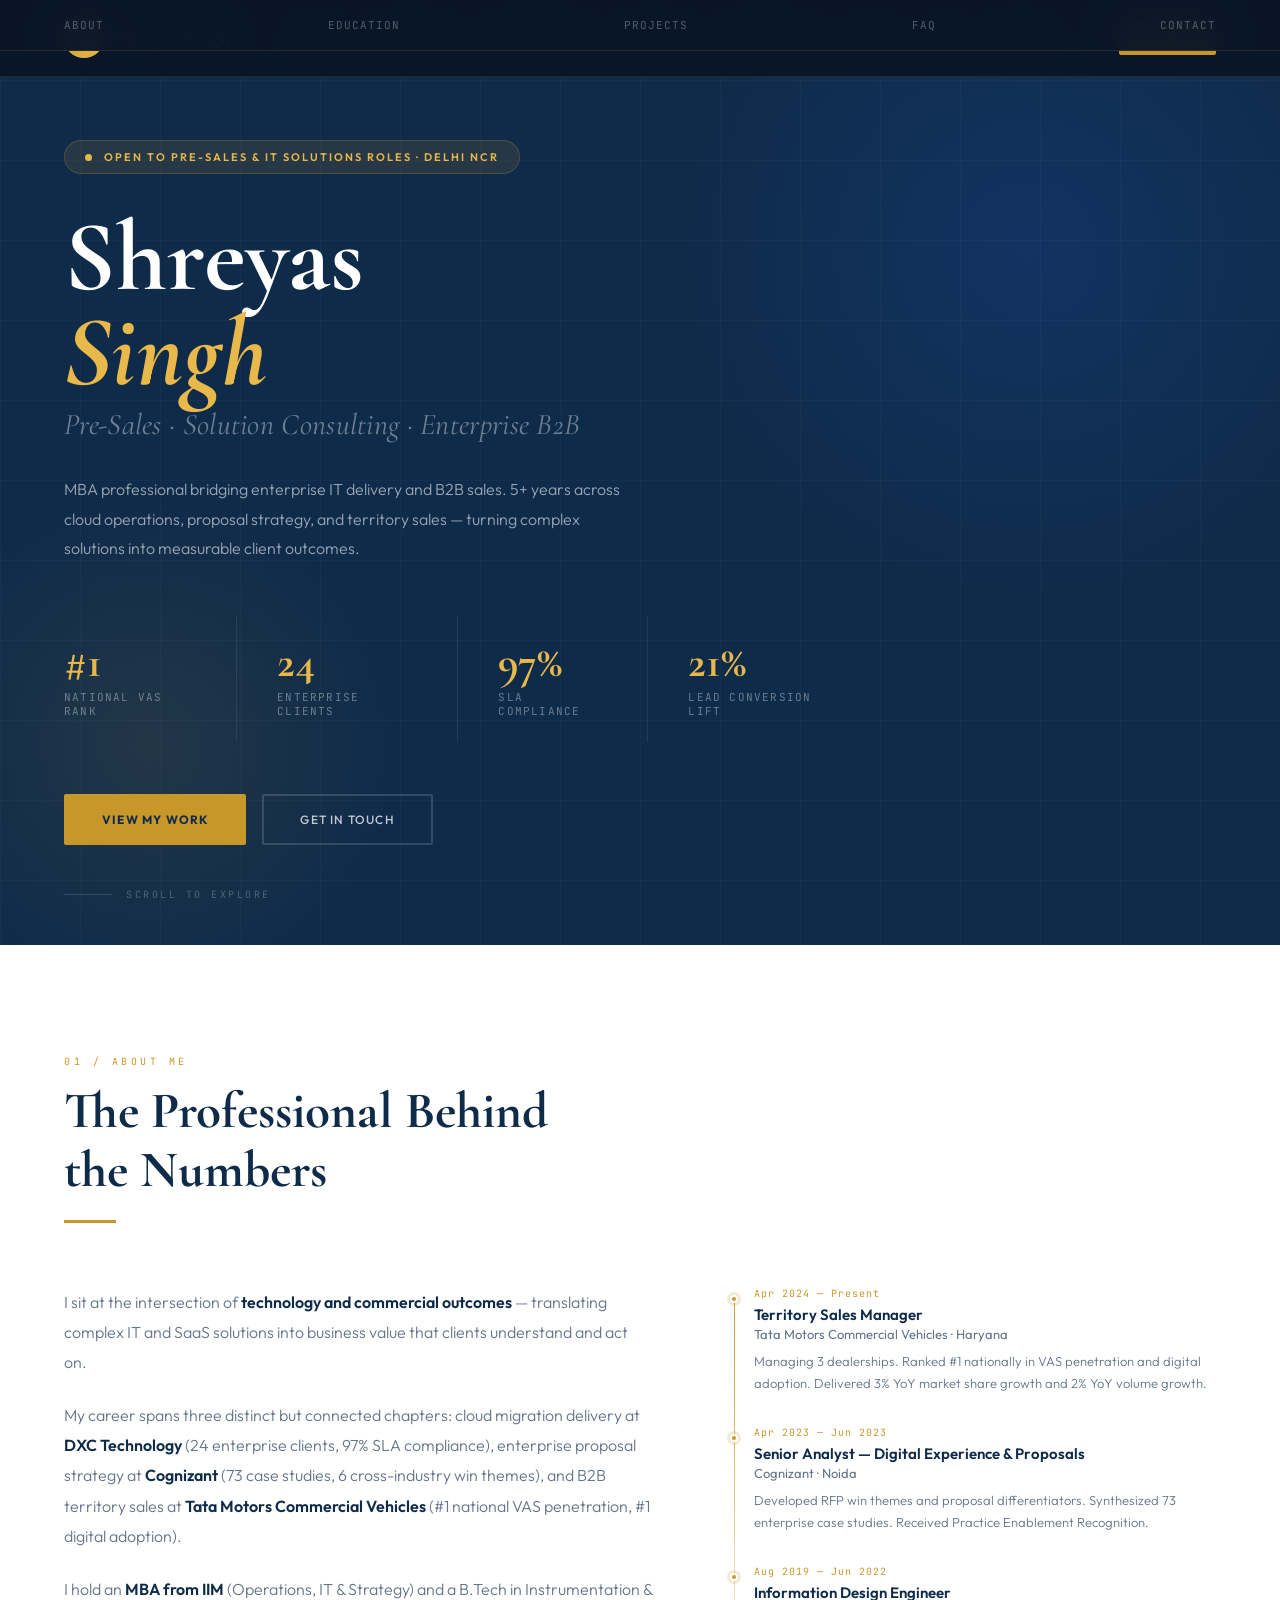
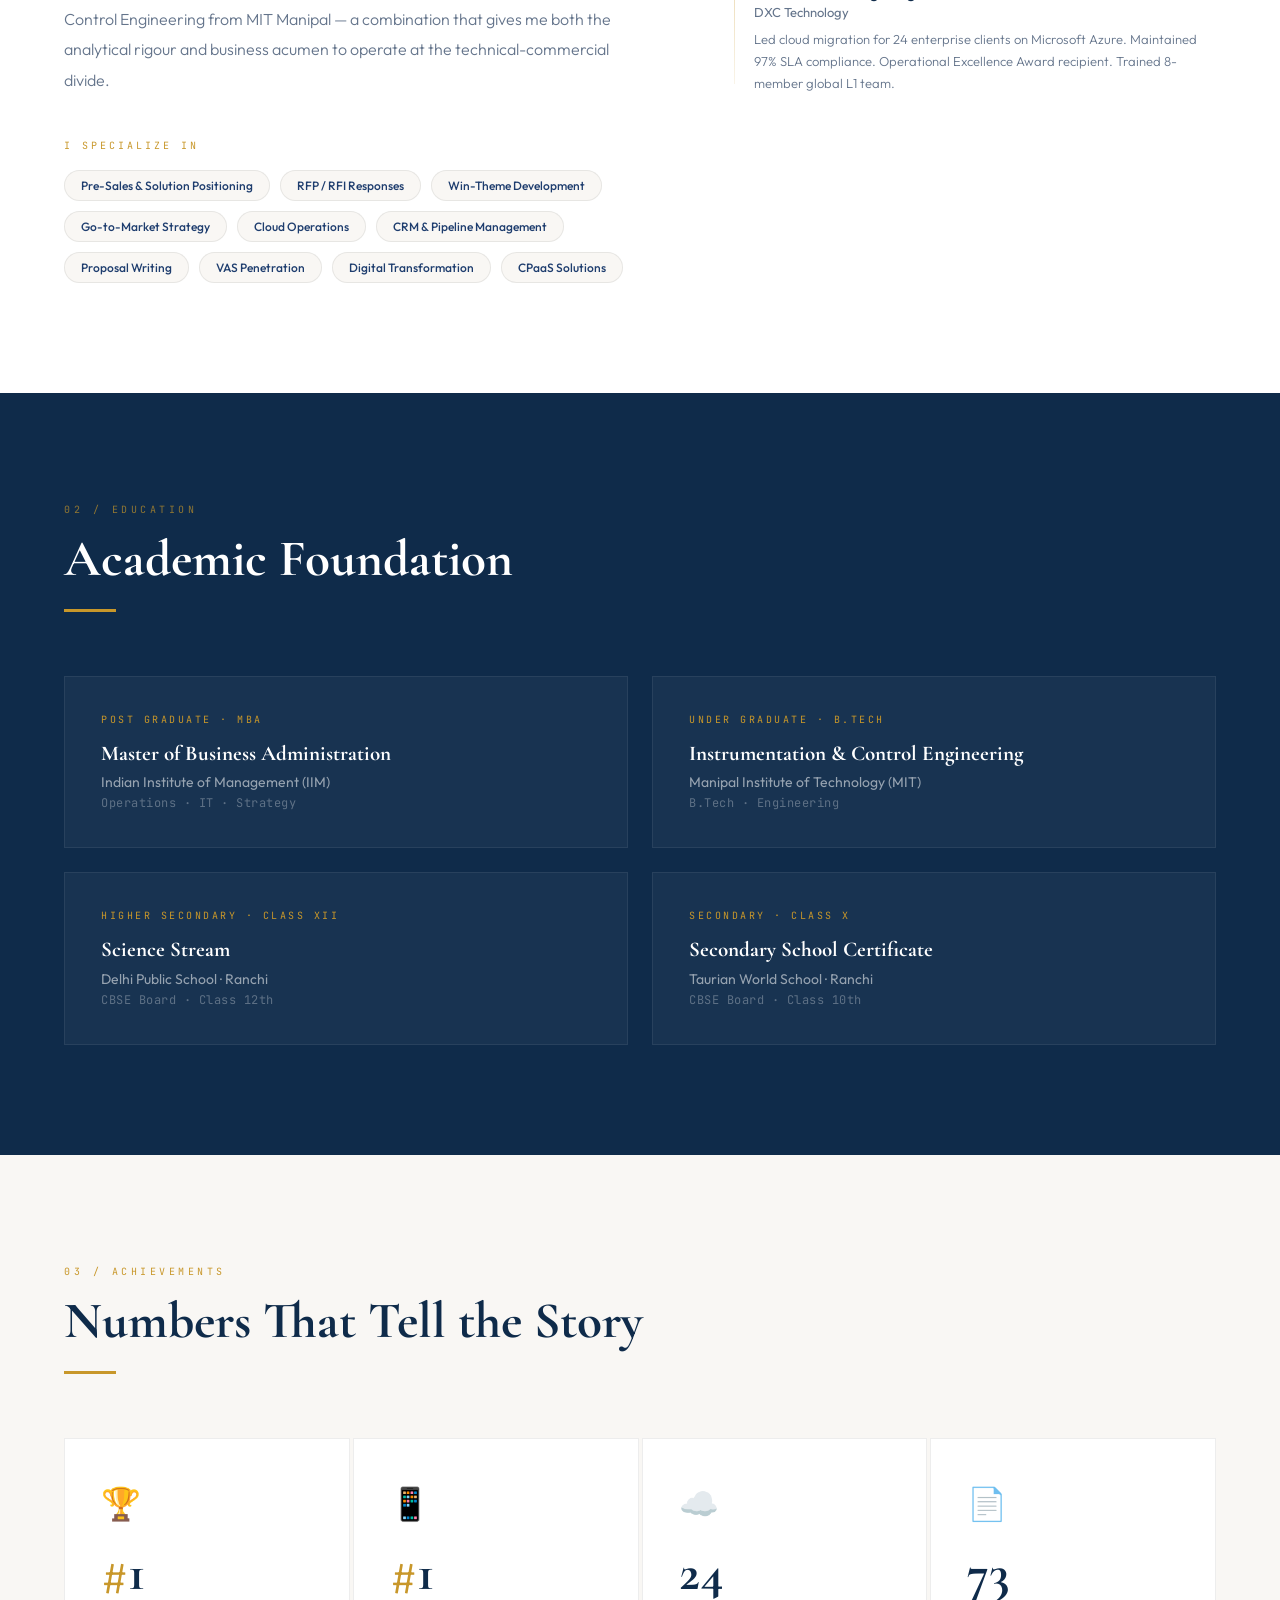
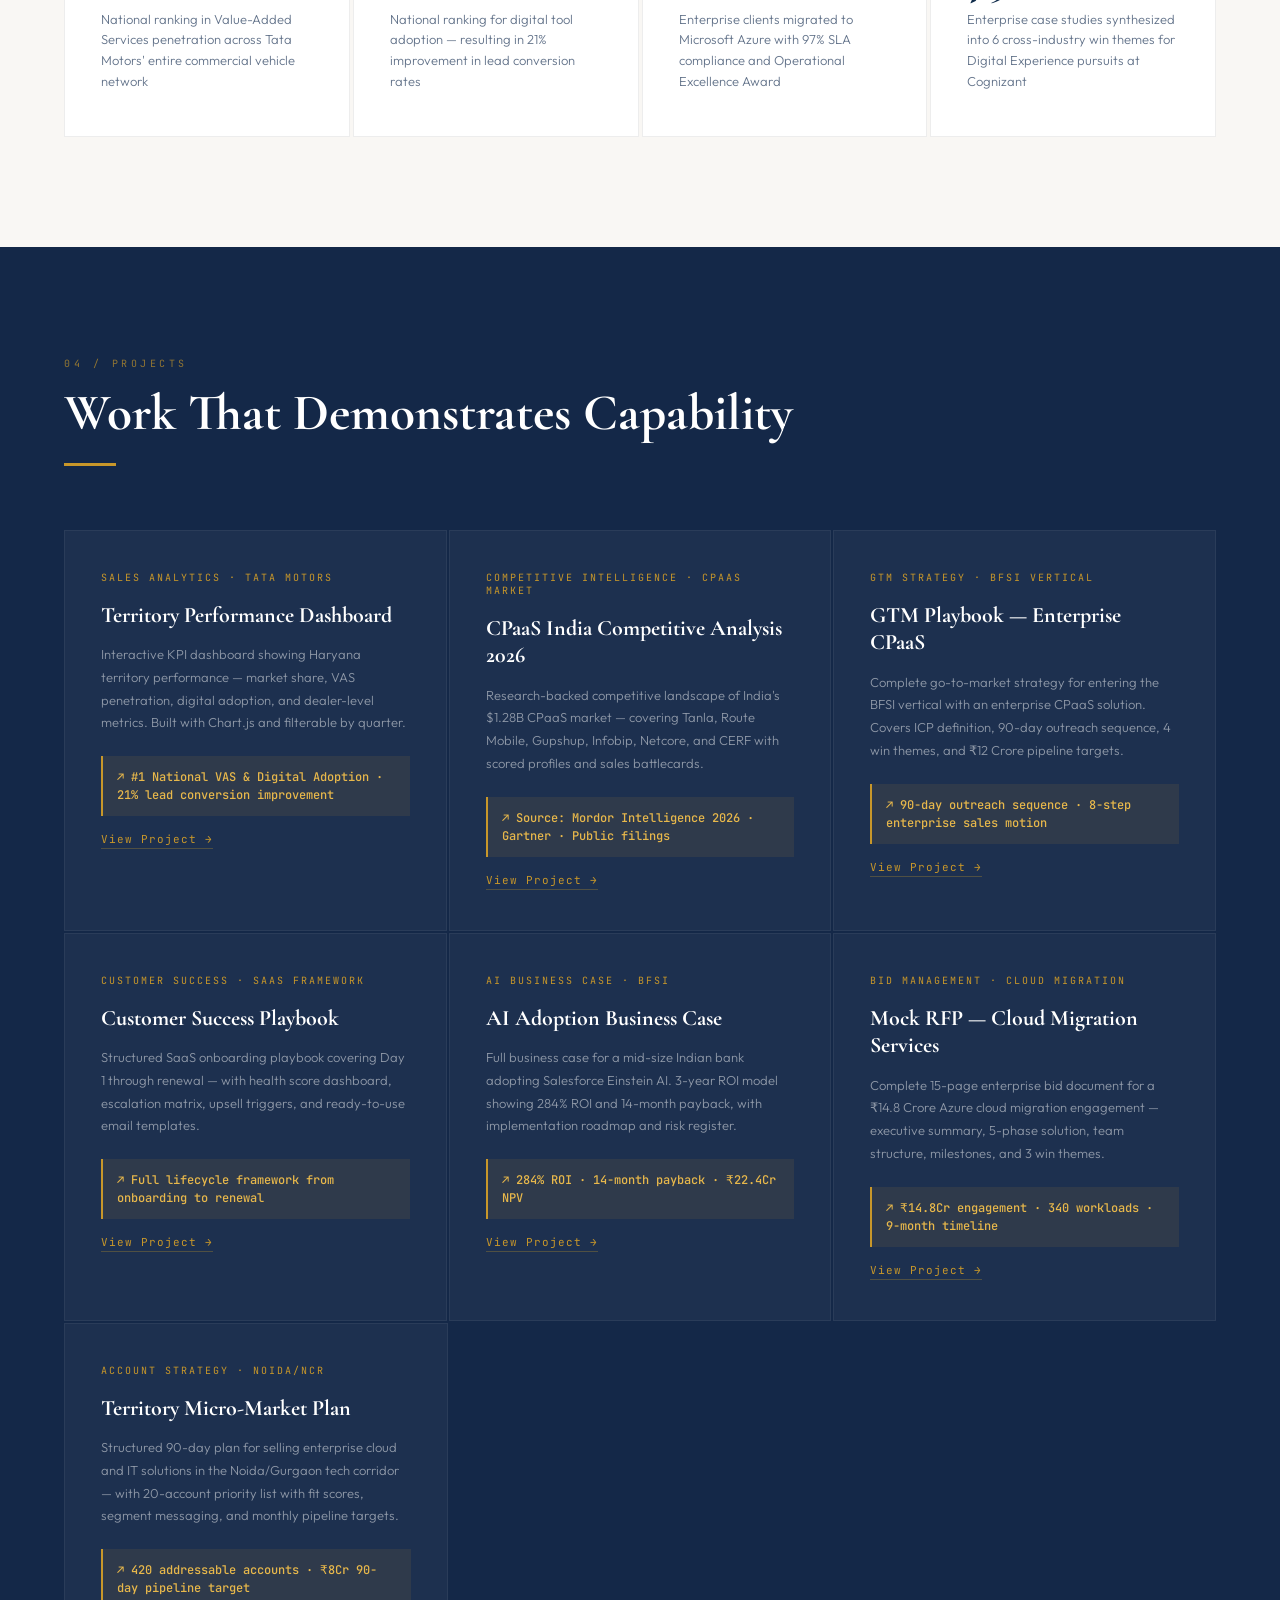
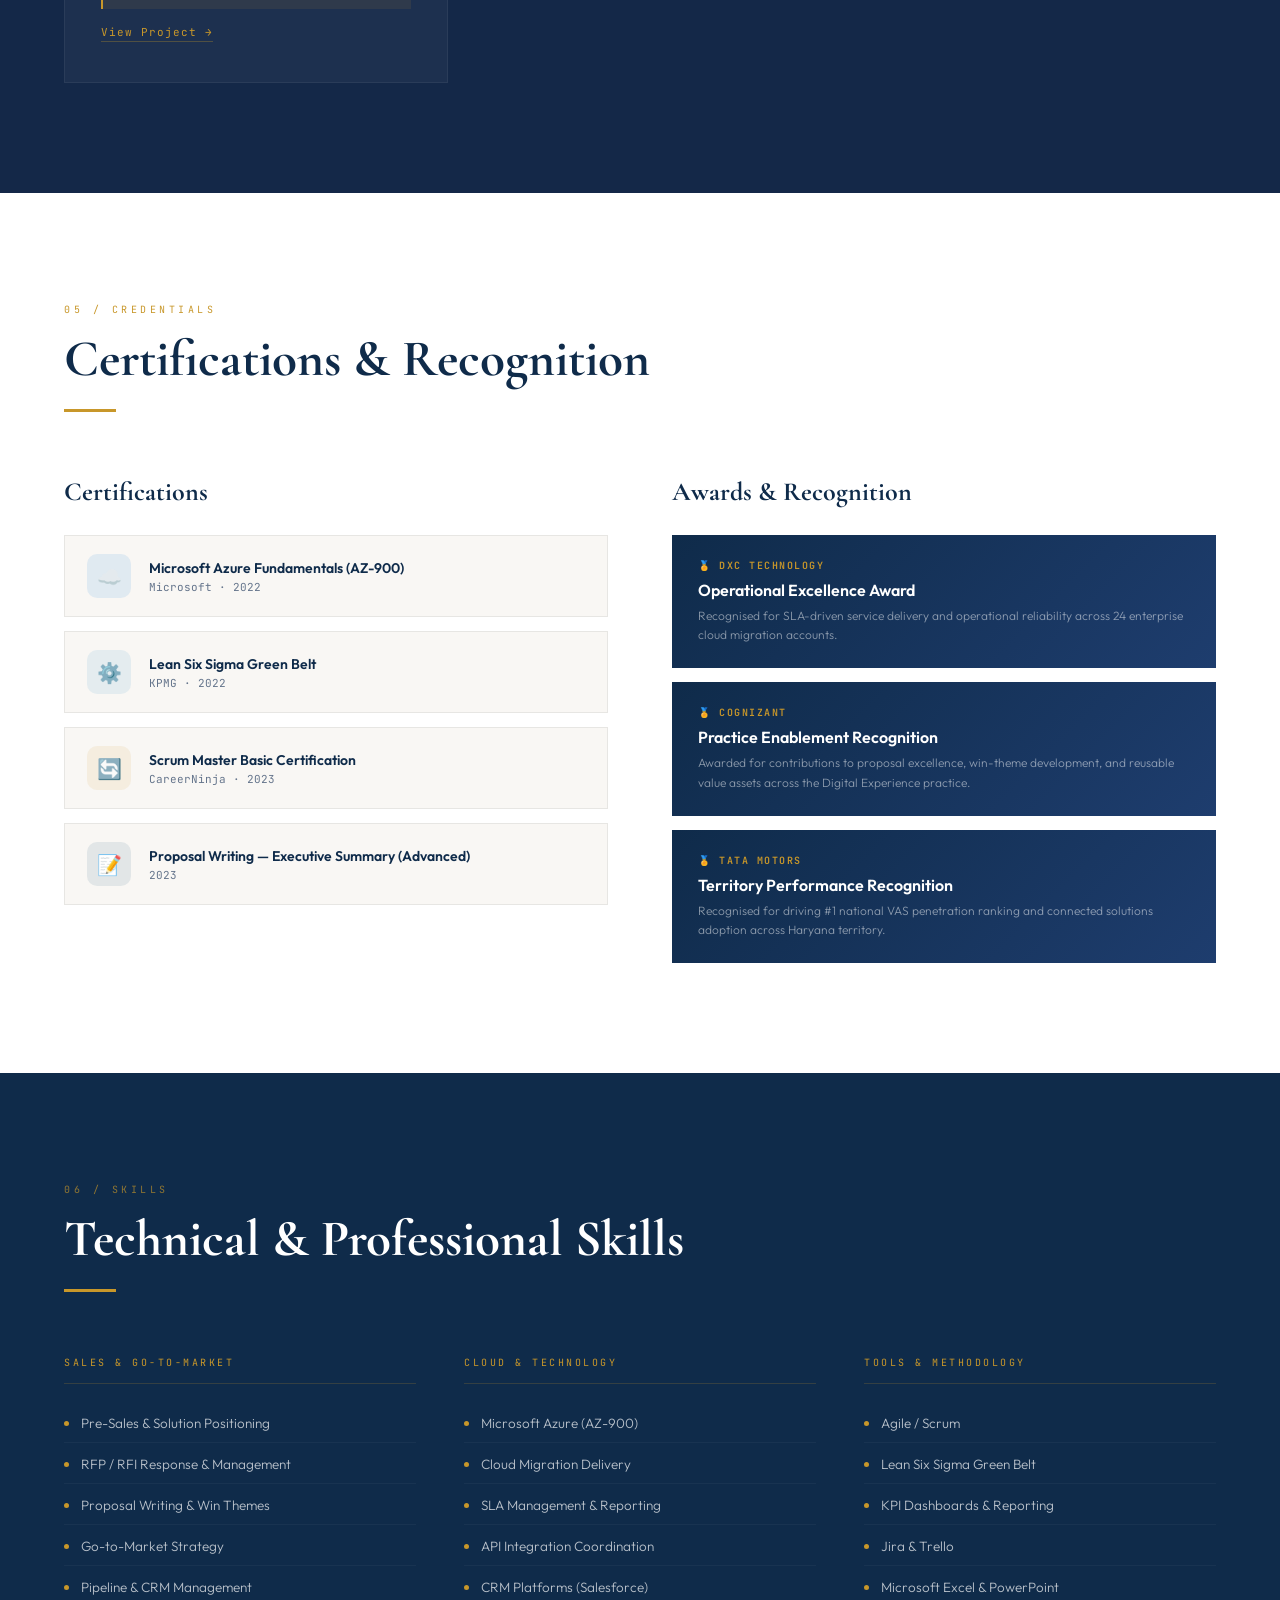
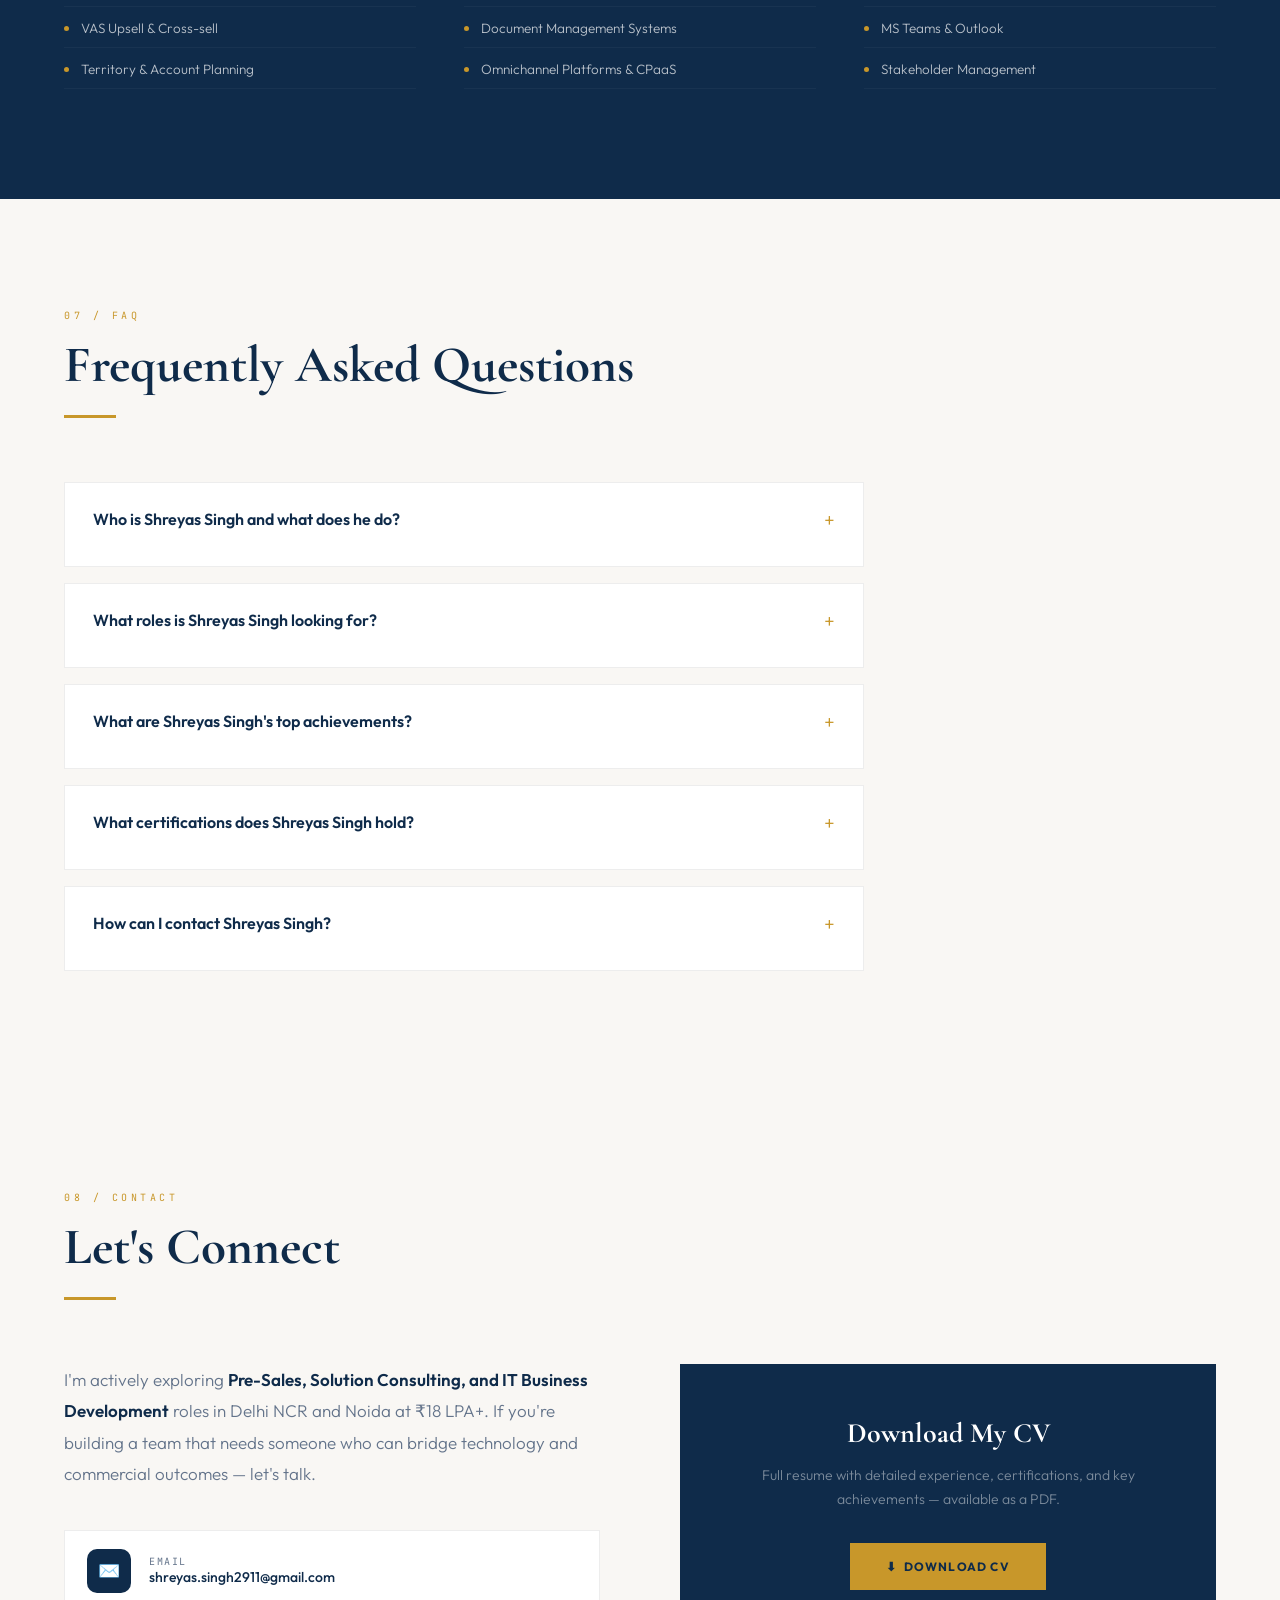
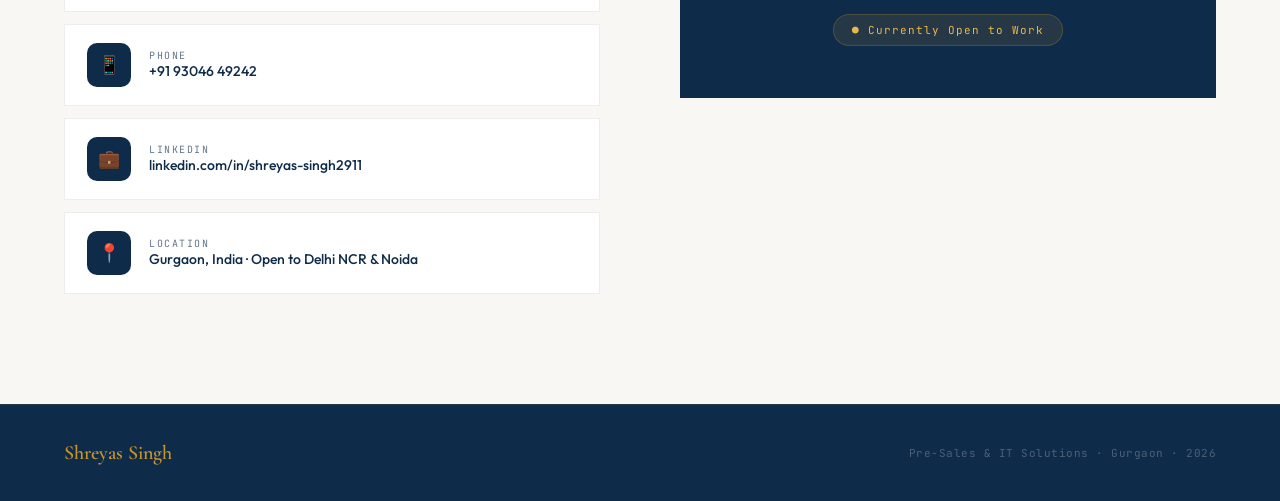
==== commit 5f8894e3: "changes" ====
--- a/index.html
+++ b/index.html
@@ -1,85 +1,441 @@
 <!doctype html>
 <html lang="en">
   <head>
+    <!-- ═══════════════════════════════════════════════════════════
+     SEO META — Primary signals for Google, Bing, AI crawlers
+════════════════════════════════════════════════════════════ -->
     <meta charset="UTF-8" />
     <meta name="viewport" content="width=device-width, initial-scale=1.0" />
-    <title>Shreyas Singh | Pre-Sales & IT Solutions</title>
+    <meta http-equiv="X-UA-Compatible" content="IE=edge" />
+
+    <!-- Primary SEO -->
+    <title>Shreyas Singh | Pre-Sales Consultant | IIM MBA | Delhi NCR</title>
+    <meta
+      name="description"
+      content="Shreyas Singh — Pre-Sales Consultant and IT Solutions professional with IIM MBA. 5+ years across cloud migration (DXC Technology), proposal strategy (Cognizant), and B2B sales (Tata Motors). Ranked #1 nationally in VAS penetration. Based in Gurgaon, open to Delhi NCR and Noida."
+    />
+    <meta
+      name="keywords"
+      content="Shreyas Singh, Pre-Sales Consultant Delhi NCR, IT Solutions Noida, Solution Consultant Gurgaon, IIM MBA Pre-Sales, Cloud Migration Consultant, CPaaS Pre-Sales India, B2B IT Sales Delhi, Enterprise Sales Consultant"
+    />
+    <meta name="author" content="Shreyas Singh" />
+    <meta
+      name="robots"
+      content="index, follow, max-snippet:-1, max-image-preview:large, max-video-preview:-1"
+    />
+    <link rel="canonical" href="https://www.shreyassingh.in/" />
+
+    <!-- Open Graph — Facebook, LinkedIn sharing -->
+    <meta property="og:type" content="profile" />
+    <meta
+      property="og:title"
+      content="Shreyas Singh | Pre-Sales & IT Solutions | IIM MBA"
+    />
+    <meta
+      property="og:description"
+      content="Pre-Sales Consultant with 5+ years bridging enterprise IT delivery and B2B sales. Ranked #1 nationally in VAS penetration at Tata Motors. Ex-DXC Technology, Cognizant. Open to roles in Delhi NCR and Noida."
+    />
+    <meta property="og:url" content="https://www.shreyassingh.in/" />
+    <meta property="og:site_name" content="Shreyas Singh Portfolio" />
+    <meta
+      property="og:image"
+      content="https://www.shreyassingh.in/assets/og-image.jpg"
+    />
+    <meta property="og:image:width" content="1200" />
+    <meta property="og:image:height" content="630" />
+    <meta
+      property="og:image:alt"
+      content="Shreyas Singh — Pre-Sales Consultant, IIM MBA, Gurgaon India"
+    />
+    <meta property="og:locale" content="en_IN" />
+    <meta property="profile:first_name" content="Shreyas" />
+    <meta property="profile:last_name" content="Singh" />
+
+    <!-- Twitter/X Card -->
+    <meta name="twitter:card" content="summary_large_image" />
+    <meta
+      name="twitter:title"
+      content="Shreyas Singh | Pre-Sales & IT Solutions | IIM MBA"
+    />
+    <meta
+      name="twitter:description"
+      content="Pre-Sales Consultant with IIM MBA. 5+ years across cloud migration, proposal strategy, and B2B territory sales. #1 national VAS penetration ranking."
+    />
+    <meta
+      name="twitter:image"
+      content="https://www.shreyassingh.in/assets/og-image.jpg"
+    />
+
+    <!-- Geographic SEO -->
+    <meta name="geo.region" content="IN-HR" />
+    <meta name="geo.placename" content="Gurgaon, Haryana, India" />
+    <meta name="geo.position" content="28.4595;77.0266" />
+    <meta name="ICBM" content="28.4595, 77.0266" />
+
+    <!-- Performance hints -->
+    <link rel="preconnect" href="https://fonts.googleapis.com" />
+    <link rel="preconnect" href="https://fonts.gstatic.com" crossorigin />
     <link
-      href="https://fonts.googleapis.com/css2?family=Playfair+Display:wght@400;700;900&family=DM+Sans:wght@300;400;500;600&family=DM+Mono:wght@400;500&display=swap"
+      href="https://fonts.googleapis.com/css2?family=Cormorant+Garamond:ital,wght@0,400;0,600;0,700;1,400;1,600&family=Outfit:wght@300;400;500;600;700&family=JetBrains+Mono:wght@400;500&display=swap"
       rel="stylesheet"
     />
+
+    <!-- Favicon -->
+    <link
+      rel="icon"
+      type="image/svg+xml"
+      href="data:image/svg+xml,<svg xmlns='http://www.w3.org/2000/svg' viewBox='0 0 100 100'><rect width='100' height='100' fill='%230F2B4A'/><text y='.9em' font-size='70' x='12' fill='%23C9A84C' font-family='serif' font-weight='bold'>S</text></svg>"
+    />
+    <link
+      rel="apple-touch-icon"
+      href="data:image/svg+xml,<svg xmlns='http://www.w3.org/2000/svg' viewBox='0 0 100 100'><rect width='100' height='100' fill='%230F2B4A'/><text y='.9em' font-size='70' x='12' fill='%23C9A84C' font-family='serif' font-weight='bold'>S</text></svg>"
+    />
+
+    <!-- ═══════════════════════════════════════════════════════════
+     SCHEMA.ORG STRUCTURED DATA — AEO + AI Citation Signals
+     Implements: Person, ProfilePage, ItemList, FAQPage
+     Sources: schema.org · Google Search Central 2026
+════════════════════════════════════════════════════════════ -->
+    <script type="application/ld+json">
+      {
+        "@context": "https://schema.org",
+        "@graph": [
+          {
+            "@type": "Person",
+            "@id": "https://www.shreyassingh.in/#person",
+            "name": "Shreyas Singh",
+            "givenName": "Shreyas",
+            "familyName": "Singh",
+            "jobTitle": "Pre-Sales Consultant",
+            "description": "MBA professional with 5+ years of experience bridging enterprise IT delivery and B2B sales. Proven ability to translate complex SaaS and technology solutions into compelling client value propositions. Ranked #1 nationally in Value-Added Services penetration at Tata Motors. Led cloud migration delivery for 24 enterprise clients at DXC Technology with 97% SLA compliance.",
+            "url": "https://www.shreyassingh.in",
+            "email": "shreyas.singh2911@gmail.com",
+            "telephone": "+919304649242",
+            "address": {
+              "@type": "PostalAddress",
+              "addressLocality": "Gurgaon",
+              "addressRegion": "Haryana",
+              "addressCountry": "IN"
+            },
+            "alumniOf": [
+              {
+                "@type": "EducationalOrganization",
+                "name": "Indian Institute of Management",
+                "sameAs": "https://www.iim.ac.in"
+              },
+              {
+                "@type": "EducationalOrganization",
+                "name": "Manipal Institute of Technology",
+                "sameAs": "https://manipal.edu/mit.html"
+              }
+            ],
+            "hasCredential": [
+              {
+                "@type": "EducationalOccupationalCredential",
+                "name": "Master of Business Administration — Operations, IT & Strategy",
+                "credentialCategory": "degree",
+                "recognizedBy": {
+                  "@type": "EducationalOrganization",
+                  "name": "Indian Institute of Management"
+                }
+              },
+              {
+                "@type": "EducationalOccupationalCredential",
+                "name": "Lean Six Sigma Green Belt",
+                "credentialCategory": "certification",
+                "recognizedBy": { "@type": "Organization", "name": "KPMG" }
+              },
+              {
+                "@type": "EducationalOccupationalCredential",
+                "name": "Microsoft Azure Fundamentals (AZ-900)",
+                "credentialCategory": "certification",
+                "recognizedBy": { "@type": "Organization", "name": "Microsoft" }
+              }
+            ],
+            "worksFor": {
+              "@type": "Organization",
+              "name": "Tata Motors",
+              "sameAs": "https://www.tatamotors.com"
+            },
+            "knowsAbout": [
+              "Pre-Sales Consulting",
+              "Enterprise IT Sales",
+              "Cloud Migration",
+              "CPaaS Solutions",
+              "B2B Sales",
+              "SaaS Sales",
+              "Go-to-Market Strategy",
+              "RFP Response Management",
+              "Microsoft Azure",
+              "Salesforce CRM",
+              "Lean Six Sigma",
+              "Agile Methodology",
+              "Value-Added Services",
+              "Digital Transformation"
+            ],
+            "sameAs": ["https://linkedin.com/in/shreyas-singh2911"],
+            "award": [
+              "Ranked #1 nationally in Value-Added Services penetration — Tata Motors Commercial Vehicles",
+              "Ranked #1 nationally in Digital Tool Adoption — Tata Motors Commercial Vehicles",
+              "Operational Excellence Award — DXC Technology",
+              "Practice Enablement Recognition — Cognizant"
+            ]
+          },
+          {
+            "@type": "ProfilePage",
+            "@id": "https://www.shreyassingh.in/#profilepage",
+            "url": "https://www.shreyassingh.in/",
+            "name": "Shreyas Singh — Pre-Sales Consultant Portfolio",
+            "about": { "@id": "https://www.shreyassingh.in/#person" },
+            "mainEntity": { "@id": "https://www.shreyassingh.in/#person" },
+            "dateCreated": "2026-05-21",
+            "dateModified": "2026-05-21",
+            "inLanguage": "en-IN",
+            "description": "Professional portfolio of Shreyas Singh — Pre-Sales Consultant with IIM MBA. Features 7 original portfolio projects including competitive analysis, GTM playbooks, AI business cases, and RFP responses."
+          },
+          {
+            "@type": "ItemList",
+            "@id": "https://www.shreyassingh.in/#portfolio",
+            "name": "Portfolio Projects — Shreyas Singh",
+            "description": "7 original portfolio projects demonstrating pre-sales, competitive intelligence, GTM strategy, and enterprise IT solution capabilities.",
+            "numberOfItems": 7,
+            "itemListElement": [
+              {
+                "@type": "ListItem",
+                "position": 1,
+                "name": "Territory Performance Dashboard",
+                "url": "https://www.shreyassingh.in/portfolio/project1_dashboard.html"
+              },
+              {
+                "@type": "ListItem",
+                "position": 2,
+                "name": "CPaaS India Competitive Analysis 2026",
+                "url": "https://www.shreyassingh.in/portfolio/project2_cpaas_analysis.html"
+              },
+              {
+                "@type": "ListItem",
+                "position": 3,
+                "name": "GTM Playbook — Enterprise CPaaS BFSI Vertical",
+                "url": "https://www.shreyassingh.in/portfolio/project3_gtm_playbook.html"
+              },
+              {
+                "@type": "ListItem",
+                "position": 4,
+                "name": "Customer Success Playbook — Enterprise SaaS",
+                "url": "https://www.shreyassingh.in/portfolio/project4_customer_success_playbook.html"
+              },
+              {
+                "@type": "ListItem",
+                "position": 5,
+                "name": "AI Adoption Business Case — Salesforce Einstein",
+                "url": "https://www.shreyassingh.in/portfolio/project5_ai_business_case.html"
+              },
+              {
+                "@type": "ListItem",
+                "position": 6,
+                "name": "Mock RFP Response — Cloud Migration Services",
+                "url": "https://www.shreyassingh.in/portfolio/project6_rfp_response.html"
+              },
+              {
+                "@type": "ListItem",
+                "position": 7,
+                "name": "Territory Micro-Market Plan — IT Solutions Noida/NCR",
+                "url": "https://www.shreyassingh.in/portfolio/project7_territory_plan.html"
+              }
+            ]
+          },
+          {
+            "@type": "FAQPage",
+            "@id": "https://www.shreyassingh.in/#faq",
+            "mainEntity": [
+              {
+                "@type": "Question",
+                "name": "Who is Shreyas Singh?",
+                "acceptedAnswer": {
+                  "@type": "Answer",
+                  "text": "Shreyas Singh is an IIM MBA graduate and Pre-Sales Consultant with 5+ years of experience across enterprise IT delivery, cloud operations, and B2B sales. He has worked at DXC Technology (cloud migration for 24 enterprise clients), Cognizant (RFP and proposal strategy), and Tata Motors (territory sales management). He is ranked #1 nationally in Value-Added Services penetration and digital tool adoption at Tata Motors."
+                }
+              },
+              {
+                "@type": "Question",
+                "name": "What roles is Shreyas Singh looking for?",
+                "acceptedAnswer": {
+                  "@type": "Answer",
+                  "text": "Shreyas Singh is actively seeking Pre-Sales Consultant, Solution Consultant, Business Development Manager, and Customer Success Manager roles in the enterprise IT and SaaS sector, preferably in Delhi NCR (Noida, Gurgaon, Delhi) with a salary expectation of ₹18 LPA+."
+                }
+              },
+              {
+                "@type": "Question",
+                "name": "What are Shreyas Singh's key qualifications?",
+                "acceptedAnswer": {
+                  "@type": "Answer",
+                  "text": "Shreyas Singh holds an MBA from IIM (Operations, IT & Strategy) and a B.Tech in Instrumentation & Control Engineering from Manipal Institute of Technology. He is certified in Lean Six Sigma Green Belt (KPMG), Microsoft Azure Fundamentals (AZ-900), and Scrum Master. He has hands-on experience in RFP/RFI responses, win-theme development, cloud migration delivery, CRM platforms, and enterprise B2B sales."
+                }
+              },
+              {
+                "@type": "Question",
+                "name": "What industries has Shreyas Singh worked in?",
+                "acceptedAnswer": {
+                  "@type": "Answer",
+                  "text": "Shreyas Singh has experience across IT services (DXC Technology), digital transformation consulting (Cognizant), and commercial vehicles / automotive (Tata Motors). His project portfolio spans BFSI, retail, automobile, CPaaS, and enterprise cloud verticals."
+                }
+              },
+              {
+                "@type": "Question",
+                "name": "How can I contact Shreyas Singh?",
+                "acceptedAnswer": {
+                  "@type": "Answer",
+                  "text": "You can contact Shreyas Singh at shreyas.singh2911@gmail.com or +91 93046 49242. His LinkedIn profile is linkedin.com/in/shreyas-singh2911 and his portfolio website is shreyassingh.in."
+                }
+              }
+            ]
+          },
+          {
+            "@type": "BreadcrumbList",
+            "itemListElement": [
+              {
+                "@type": "ListItem",
+                "position": 1,
+                "name": "Home",
+                "item": "https://www.shreyassingh.in/"
+              }
+            ]
+          }
+        ]
+      }
+    </script>
+
     <style>
+      /* ── PERFORMANCE: Critical CSS inlined ── */
       :root {
+        --navy: "0F2B4A";
         --navy: #0f2b4a;
-        --navy-mid: #1b4f72;
-        --navy-light: #2e86c1;
-        --gold: #c9a84c;
-        --gold-light: #f0c040;
-        --cream: #f8f5f0;
+        --navy-mid: #142848;
+        --navy-light: #1e3d6e;
+        --gold: #c8972a;
+        --gold-light: #e8b84b;
+        --gold-pale: #fbf3e2;
+        --cream: #f9f7f4;
         --white: #ffffff;
-        --grey: #6b7280;
-        --grey-light: #f3f4f6;
-        --text: #1a1a2e;
-      }
-
+        --grey: #64748b;
+        --grey-light: #f1f5f9;
+        --text: #0f172a;
+        --border: rgba(0, 0, 0, 0.07);
+      }
       * {
         margin: 0;
         padding: 0;
         box-sizing: border-box;
       }
-
       html {
         scroll-behavior: smooth;
       }
-
       body {
-        font-family: "DM Sans", sans-serif;
+        font-family: "Outfit", sans-serif;
         background: var(--cream);
         color: var(--text);
         overflow-x: hidden;
-      }
-
-      /* ── NAV ─────────────────────────────────────────── */
+        -webkit-font-smoothing: antialiased;
+      }
+      ::-webkit-scrollbar {
+        width: 4px;
+      }
+      ::-webkit-scrollbar-track {
+        background: var(--navy);
+      }
+      ::-webkit-scrollbar-thumb {
+        background: var(--gold);
+        border-radius: 2px;
+      }
       nav {
         position: fixed;
         top: 0;
         left: 0;
         right: 0;
-        z-index: 100;
+        z-index: 1000;
         display: flex;
         align-items: center;
         justify-content: space-between;
-        padding: 20px 60px;
-        background: rgba(15, 43, 74, 0.97);
-        backdrop-filter: blur(12px);
-        border-bottom: 1px solid rgba(201, 168, 76, 0.2);
-      }
-      .nav-logo {
-        font-family: "Playfair Display", serif;
-        font-size: 22px;
+        padding: 18px 64px;
+        background: rgba(10, 22, 40, 0.96);
+        backdrop-filter: blur(20px);
+        border-bottom: 1px solid rgba(200, 151, 42, 0.15);
+      }
+      .nav-brand {
+        display: flex;
+        align-items: center;
+        gap: 14px;
+      }
+      .nav-monogram {
+        width: 40px;
+        height: 40px;
+        border-radius: 50%;
+        background: linear-gradient(135deg, var(--gold), var(--gold-light));
+        display: flex;
+        align-items: center;
+        justify-content: center;
+        font-family: "Cormorant Garamond", serif;
+        font-size: 17px;
         font-weight: 700;
-        color: var(--gold);
+        color: var(--navy);
         letter-spacing: 0.5px;
+      }
+      .nav-name {
+        font-family: "Cormorant Garamond", serif;
+        font-size: 20px;
+        font-weight: 600;
+        color: var(--white);
+        letter-spacing: 0.3px;
       }
       .nav-links {
         display: flex;
-        gap: 36px;
+        gap: 32px;
         list-style: none;
+        align-items: center;
       }
       .nav-links a {
-        color: rgba(255, 255, 255, 0.8);
+        color: rgba(255, 255, 255, 0.65);
         text-decoration: none;
-        font-size: 13px;
+        font-size: 12px;
         font-weight: 500;
-        letter-spacing: 1.2px;
+        letter-spacing: 1.4px;
         text-transform: uppercase;
         transition: color 0.2s;
+        position: relative;
+        padding-bottom: 2px;
+      }
+      .nav-links a::after {
+        content: "";
+        position: absolute;
+        bottom: 0;
+        left: 0;
+        right: 0;
+        height: 1px;
+        background: var(--gold);
+        transform: scaleX(0);
+        transition: transform 0.2s;
       }
       .nav-links a:hover {
-        color: var(--gold);
-      }
-
-      /* ── HERO ────────────────────────────────────────── */
+        color: var(--gold-light);
+      }
+      .nav-links a:hover::after {
+        transform: scaleX(1);
+      }
+      .nav-cta {
+        background: var(--gold);
+        color: var(--navy);
+        padding: 9px 22px;
+        font-size: 12px;
+        font-weight: 600;
+        letter-spacing: 1px;
+        text-transform: uppercase;
+        text-decoration: none;
+        border-radius: 2px;
+        transition: all 0.2s;
+      }
+      .nav-cta:hover {
+        background: var(--gold-light);
+      }
       .hero {
         min-height: 100vh;
         background: var(--navy);
@@ -87,311 +443,335 @@
         align-items: center;
         position: relative;
         overflow: hidden;
-        padding: 120px 60px 80px;
-      }
-      .hero-bg {
+        padding: 140px 64px 100px;
+      }
+      .hero-orb1 {
         position: absolute;
-        inset: 0;
-        background:
-          radial-gradient(
-            ellipse 60% 60% at 80% 50%,
-            rgba(46, 134, 193, 0.12) 0%,
-            transparent 60%
-          ),
-          radial-gradient(
-            ellipse 40% 40% at 20% 80%,
-            rgba(201, 168, 76, 0.08) 0%,
-            transparent 50%
-          );
-      }
-      .hero-grid {
+        width: 700px;
+        height: 700px;
+        border-radius: 50%;
+        background: radial-gradient(
+          circle,
+          rgba(37, 99, 235, 0.15) 0%,
+          transparent 70%
+        );
+        right: -100px;
+        top: -100px;
+        pointer-events: none;
+      }
+      .hero-orb2 {
+        position: absolute;
+        width: 500px;
+        height: 500px;
+        border-radius: 50%;
+        background: radial-gradient(
+          circle,
+          rgba(200, 151, 42, 0.1) 0%,
+          transparent 70%
+        );
+        left: -100px;
+        bottom: -50px;
+        pointer-events: none;
+      }
+      .hero-lines {
         position: absolute;
         inset: 0;
         background-image:
-          linear-gradient(rgba(255, 255, 255, 0.03) 1px, transparent 1px),
-          linear-gradient(90deg, rgba(255, 255, 255, 0.03) 1px, transparent 1px);
-        background-size: 60px 60px;
+          linear-gradient(rgba(255, 255, 255, 0.025) 1px, transparent 1px),
+          linear-gradient(
+            90deg,
+            rgba(255, 255, 255, 0.025) 1px,
+            transparent 1px
+          );
+        background-size: 80px 80px;
       }
       .hero-content {
         position: relative;
         z-index: 2;
-        max-width: 900px;
-      }
-      .hero-tag {
+        max-width: 860px;
+      }
+      .hero-eyebrow {
         display: inline-flex;
         align-items: center;
-        gap: 10px;
-        background: rgba(201, 168, 76, 0.15);
-        border: 1px solid rgba(201, 168, 76, 0.3);
-        padding: 8px 18px;
+        gap: 12px;
+        background: rgba(200, 151, 42, 0.12);
+        border: 1px solid rgba(200, 151, 42, 0.25);
+        padding: 9px 20px;
         border-radius: 100px;
-        font-size: 12px;
-        font-weight: 500;
-        letter-spacing: 1.5px;
+        font-size: 11px;
+        font-weight: 600;
+        letter-spacing: 2px;
         text-transform: uppercase;
-        color: var(--gold);
-        margin-bottom: 32px;
-        animation: fadeUp 0.6s ease both;
-      }
-      .hero-tag::before {
-        content: "";
-        width: 6px;
-        height: 6px;
-        background: var(--gold);
+        color: var(--gold-light);
+        margin-bottom: 36px;
+        animation: riseIn 0.7s ease both;
+      }
+      .hero-dot {
+        width: 7px;
+        height: 7px;
         border-radius: 50%;
-        animation: pulse 2s infinite;
-      }
-      @keyframes pulse {
+        background: var(--gold-light);
+        animation: breathe 2.5s infinite;
+      }
+      @keyframes breathe {
         0%,
         100% {
           opacity: 1;
           transform: scale(1);
         }
         50% {
-          opacity: 0.5;
-          transform: scale(1.4);
+          opacity: 0.4;
+          transform: scale(1.5);
         }
       }
       h1 {
-        font-family: "Playfair Display", serif;
-        font-size: clamp(52px, 7vw, 88px);
-        font-weight: 900;
-        line-height: 1;
+        font-family: "Cormorant Garamond", serif;
+        font-size: clamp(58px, 8vw, 100px);
+        font-weight: 700;
+        line-height: 0.95;
         color: var(--white);
-        margin-bottom: 8px;
-        animation: fadeUp 0.6s 0.1s ease both;
-      }
-      h1 span {
-        color: var(--gold);
-      }
-      .hero-sub {
-        font-family: "Playfair Display", serif;
-        font-size: clamp(18px, 2.5vw, 26px);
-        color: rgba(255, 255, 255, 0.5);
+        margin-bottom: 6px;
+        animation: riseIn 0.7s 0.1s ease both;
+      }
+      h1 em {
+        color: var(--gold-light);
+        font-style: italic;
+      }
+      .hero-role {
+        font-family: "Cormorant Garamond", serif;
+        font-size: clamp(20px, 2.8vw, 30px);
+        color: rgba(255, 255, 255, 0.4);
         font-weight: 400;
         font-style: italic;
-        margin-bottom: 28px;
-        animation: fadeUp 0.6s 0.2s ease both;
+        margin-bottom: 32px;
+        letter-spacing: 0.3px;
+        animation: riseIn 0.7s 0.2s ease both;
       }
       .hero-desc {
         font-size: 16px;
-        line-height: 1.8;
-        color: rgba(255, 255, 255, 0.65);
-        max-width: 580px;
-        margin-bottom: 48px;
-        animation: fadeUp 0.6s 0.3s ease both;
-      }
-      .hero-stats {
+        line-height: 1.85;
+        color: rgba(255, 255, 255, 0.58);
+        max-width: 560px;
+        margin-bottom: 52px;
+        font-weight: 300;
+        animation: riseIn 0.7s 0.3s ease both;
+      }
+      .hero-metrics {
         display: flex;
-        gap: 48px;
-        margin-bottom: 48px;
-        animation: fadeUp 0.6s 0.4s ease both;
-      }
-      .stat-item {
-        text-align: left;
-      }
-      .stat-num {
-        font-family: "Playfair Display", serif;
-        font-size: 36px;
+        gap: 0;
+        margin-bottom: 52px;
+        animation: riseIn 0.7s 0.4s ease both;
+      }
+      .metric {
+        padding: 24px 40px 24px 0;
+        margin-right: 40px;
+        border-right: 1px solid rgba(255, 255, 255, 0.08);
+      }
+      .metric:last-child {
+        border-right: none;
+      }
+      .metric-val {
+        font-family: "Cormorant Garamond", serif;
+        font-size: 44px;
         font-weight: 700;
-        color: var(--gold);
+        color: var(--gold-light);
         line-height: 1;
       }
-      .stat-label {
+      .metric-desc {
         font-size: 11px;
-        color: rgba(255, 255, 255, 0.45);
+        color: rgba(255, 255, 255, 0.38);
         text-transform: uppercase;
-        letter-spacing: 1px;
-        margin-top: 4px;
-      }
-      .hero-ctas {
+        letter-spacing: 1.2px;
+        margin-top: 6px;
+        font-family: "JetBrains Mono", monospace;
+      }
+      .hero-btns {
         display: flex;
         gap: 16px;
         flex-wrap: wrap;
-        animation: fadeUp 0.6s 0.5s ease both;
-      }
-      .btn-primary {
+        animation: riseIn 0.7s 0.5s ease both;
+      }
+      .btn-gold {
         background: var(--gold);
         color: var(--navy);
-        padding: 15px 32px;
-        border-radius: 4px;
-        font-size: 13px;
-        font-weight: 600;
-        letter-spacing: 0.8px;
+        padding: 16px 36px;
+        font-size: 12px;
+        font-weight: 700;
+        letter-spacing: 1.2px;
         text-transform: uppercase;
         text-decoration: none;
-        transition: all 0.2s;
         border: 2px solid var(--gold);
-      }
-      .btn-primary:hover {
+        transition: all 0.25s;
+        border-radius: 2px;
+      }
+      .btn-gold:hover {
         background: transparent;
-        color: var(--gold);
-      }
-      .btn-outline {
+        color: var(--gold-light);
+        border-color: var(--gold-light);
+      }
+      .btn-ghost {
         background: transparent;
-        color: rgba(255, 255, 255, 0.8);
-        padding: 15px 32px;
-        border-radius: 4px;
-        font-size: 13px;
+        color: rgba(255, 255, 255, 0.75);
+        padding: 16px 36px;
+        font-size: 12px;
         font-weight: 500;
-        letter-spacing: 0.8px;
+        letter-spacing: 1.2px;
         text-transform: uppercase;
         text-decoration: none;
-        border: 2px solid rgba(255, 255, 255, 0.2);
-        transition: all 0.2s;
-      }
-      .btn-outline:hover {
-        border-color: var(--gold);
-        color: var(--gold);
-      }
-      .hero-scroll {
+        border: 2px solid rgba(255, 255, 255, 0.15);
+        transition: all 0.25s;
+        border-radius: 2px;
+      }
+      .btn-ghost:hover {
+        border-color: var(--gold-light);
+        color: var(--gold-light);
+      }
+      .hero-scroll-hint {
         position: absolute;
-        bottom: 40px;
-        left: 60px;
+        bottom: 44px;
+        left: 64px;
         display: flex;
         align-items: center;
-        gap: 12px;
-        color: rgba(255, 255, 255, 0.3);
-        font-size: 11px;
-        letter-spacing: 2px;
+        gap: 14px;
+        color: rgba(255, 255, 255, 0.25);
+        font-size: 10px;
+        letter-spacing: 2.5px;
         text-transform: uppercase;
-        animation: fadeUp 0.6s 0.7s ease both;
-      }
-      .scroll-line {
-        width: 40px;
+        font-family: "JetBrains Mono", monospace;
+      }
+      .scroll-bar {
+        width: 48px;
         height: 1px;
-        background: rgba(255, 255, 255, 0.2);
-      }
-
-      @keyframes fadeUp {
+        background: rgba(255, 255, 255, 0.15);
+      }
+      @keyframes riseIn {
         from {
           opacity: 0;
-          transform: translateY(24px);
+          transform: translateY(28px);
         }
         to {
           opacity: 1;
           transform: translateY(0);
         }
       }
-
-      /* ── SECTIONS ────────────────────────────────────── */
       section {
-        padding: 100px 60px;
-      }
-      .section-label {
-        font-family: "DM Mono", monospace;
-        font-size: 11px;
+        padding: 110px 64px;
+      }
+      .sec-label {
+        font-family: "JetBrains Mono", monospace;
+        font-size: 10px;
+        letter-spacing: 3.5px;
+        text-transform: uppercase;
+        color: var(--gold);
+        margin-bottom: 14px;
+      }
+      .sec-title {
+        font-family: "Cormorant Garamond", serif;
+        font-size: clamp(34px, 4vw, 52px);
+        font-weight: 700;
+        color: var(--navy);
+        margin-bottom: 20px;
+        line-height: 1.15;
+      }
+      .sec-title.on-dark {
+        color: var(--white);
+      }
+      .sec-rule {
+        width: 52px;
+        height: 3px;
+        background: var(--gold);
+        margin-bottom: 64px;
+      }
+      #about {
+        background: var(--white);
+      }
+      .about-layout {
+        display: grid;
+        grid-template-columns: 1.1fr 0.9fr;
+        gap: 80px;
+        align-items: start;
+      }
+      .about-body p {
+        font-size: 16px;
+        line-height: 1.9;
+        color: var(--grey);
+        margin-bottom: 22px;
+        font-weight: 300;
+      }
+      .about-body p strong {
+        color: var(--navy);
+        font-weight: 600;
+      }
+      .skills-block {
+        margin-top: 44px;
+      }
+      .skills-block-label {
+        font-family: "JetBrains Mono", monospace;
+        font-size: 10px;
         letter-spacing: 3px;
         text-transform: uppercase;
         color: var(--gold);
-        margin-bottom: 12px;
-      }
-      .section-title {
-        font-family: "Playfair Display", serif;
-        font-size: clamp(32px, 4vw, 48px);
-        font-weight: 700;
+        margin-bottom: 18px;
+      }
+      .skills-pills {
+        display: flex;
+        flex-wrap: wrap;
+        gap: 10px;
+      }
+      .pill {
+        background: var(--cream);
+        border: 1px solid var(--border);
+        color: var(--navy-light);
+        font-size: 12px;
+        font-weight: 500;
+        padding: 7px 16px;
+        border-radius: 100px;
+        transition: all 0.2s;
+        cursor: default;
+      }
+      .pill:hover {
+        background: var(--gold-pale);
+        border-color: var(--gold);
         color: var(--navy);
-        margin-bottom: 16px;
-        line-height: 1.2;
-      }
-      .section-title.light {
-        color: var(--white);
-      }
-      .section-divider {
-        width: 48px;
-        height: 3px;
-        background: var(--gold);
-        margin-bottom: 56px;
-      }
-
-      /* ── ABOUT ───────────────────────────────────────── */
-      #about {
-        background: var(--white);
-      }
-      .about-grid {
-        display: grid;
-        grid-template-columns: 1fr 1fr;
-        gap: 80px;
-        align-items: start;
-      }
-      .about-text p {
-        font-size: 16px;
-        line-height: 1.85;
-        color: var(--grey);
-        margin-bottom: 20px;
-      }
-      .about-text p strong {
-        color: var(--navy);
-      }
-      .competencies {
-        margin-top: 40px;
-      }
-      .comp-title {
-        font-size: 12px;
-        letter-spacing: 2px;
-        text-transform: uppercase;
-        color: var(--gold);
-        font-weight: 600;
-        margin-bottom: 16px;
-        font-family: "DM Mono", monospace;
-      }
-      .comp-grid {
-        display: grid;
-        grid-template-columns: 1fr 1fr;
-        gap: 10px;
-      }
-      .comp-item {
-        display: flex;
-        align-items: center;
-        gap: 10px;
-        font-size: 13px;
-        color: var(--navy);
-        font-weight: 500;
-      }
-      .comp-item::before {
-        content: "";
-        width: 6px;
-        height: 6px;
-        border-radius: 50%;
-        background: var(--gold);
-        flex-shrink: 0;
-      }
-      .about-right {
       }
       .timeline {
         position: relative;
-        padding-left: 24px;
+        padding-left: 20px;
       }
       .timeline::before {
         content: "";
         position: absolute;
         left: 0;
-        top: 8px;
-        bottom: 8px;
+        top: 10px;
+        bottom: 10px;
         width: 1px;
-        background: linear-gradient(to bottom, var(--gold), transparent);
-      }
-      .tl-item {
-        margin-bottom: 36px;
+        background: linear-gradient(
+          to bottom,
+          var(--gold) 0%,
+          rgba(200, 151, 42, 0.1) 100%
+        );
+      }
+      .tl-entry {
+        margin-bottom: 32px;
         position: relative;
       }
       .tl-dot {
         position: absolute;
-        left: -28px;
-        top: 6px;
-        width: 10px;
-        height: 10px;
+        left: -24px;
+        top: 8px;
+        width: 8px;
+        height: 8px;
         border-radius: 50%;
         background: var(--gold);
         border: 2px solid var(--white);
-        box-shadow: 0 0 0 3px rgba(201, 168, 76, 0.2);
-      }
-      .tl-period {
-        font-family: "DM Mono", monospace;
-        font-size: 11px;
+        box-shadow: 0 0 0 3px rgba(200, 151, 42, 0.2);
+      }
+      .tl-when {
+        font-family: "JetBrains Mono", monospace;
+        font-size: 10px;
         color: var(--gold);
         letter-spacing: 1px;
-        margin-bottom: 4px;
+        margin-bottom: 5px;
       }
       .tl-role {
         font-size: 15px;
@@ -399,537 +779,674 @@
         color: var(--navy);
         margin-bottom: 2px;
       }
-      .tl-company {
+      .tl-org {
         font-size: 13px;
         color: var(--grey);
         margin-bottom: 8px;
       }
-      .tl-desc {
+      .tl-note {
         font-size: 13px;
         line-height: 1.7;
         color: var(--grey);
-      }
-
-      /* ── ACHIEVEMENTS ────────────────────────────────── */
-      #achievements {
+        font-weight: 300;
+      }
+      #education {
         background: var(--navy);
       }
-      .ach-grid {
+      .edu-grid {
         display: grid;
-        grid-template-columns: repeat(4, 1fr);
-        gap: 2px;
-        margin-bottom: 60px;
-      }
-      .ach-card {
+        grid-template-columns: repeat(2, 1fr);
+        gap: 24px;
+      }
+      .edu-card {
         background: rgba(255, 255, 255, 0.04);
         border: 1px solid rgba(255, 255, 255, 0.07);
-        padding: 40px 32px;
-        transition: all 0.3s;
+        padding: 36px;
         position: relative;
         overflow: hidden;
-      }
-      .ach-card::before {
+        transition: all 0.3s;
+      }
+      .edu-card::before {
         content: "";
         position: absolute;
         top: 0;
         left: 0;
         right: 0;
         height: 2px;
-        background: linear-gradient(90deg, var(--gold), transparent);
+        background: linear-gradient(90deg, var(--gold), #2563eb);
         transform: scaleX(0);
         transform-origin: left;
-        transition: transform 0.3s;
-      }
-      .ach-card:hover::before {
+        transition: transform 0.35s;
+      }
+      .edu-card:hover::before {
         transform: scaleX(1);
       }
-      .ach-card:hover {
+      .edu-card:hover {
         background: rgba(255, 255, 255, 0.07);
       }
-      .ach-icon {
-        font-size: 28px;
-        margin-bottom: 20px;
-      }
-      .ach-num {
-        font-family: "Playfair Display", serif;
-        font-size: 42px;
+      .edu-degree-type {
+        font-family: "JetBrains Mono", monospace;
+        font-size: 10px;
+        letter-spacing: 2.5px;
+        text-transform: uppercase;
+        color: var(--gold);
+        margin-bottom: 14px;
+      }
+      .edu-degree {
+        font-family: "Cormorant Garamond", serif;
+        font-size: 21px;
         font-weight: 700;
-        color: var(--gold);
-        line-height: 1;
-        margin-bottom: 8px;
-      }
-      .ach-label {
-        font-size: 13px;
-        color: rgba(255, 255, 255, 0.6);
-        line-height: 1.5;
-      }
-
-      /* ── PROJECTS ────────────────────────────────────── */
-      #projects {
+        color: var(--white);
+        margin-bottom: 6px;
+        line-height: 1.3;
+      }
+      .edu-school {
+        font-size: 14px;
+        color: rgba(255, 255, 255, 0.55);
+        margin-bottom: 4px;
+      }
+      .edu-detail {
+        font-size: 12px;
+        color: rgba(255, 255, 255, 0.3);
+        font-family: "JetBrains Mono", monospace;
+        letter-spacing: 0.5px;
+      }
+      #achievements {
         background: var(--cream);
       }
-      .projects-grid {
+      .ach-bento {
         display: grid;
-        grid-template-columns: repeat(3, 1fr);
-        gap: 24px;
-      }
-      .proj-card {
+        grid-template-columns: repeat(4, 1fr);
+        gap: 3px;
+      }
+      .ach-tile {
         background: var(--white);
-        border: 1px solid rgba(0, 0, 0, 0.06);
-        padding: 36px;
-        transition: all 0.3s;
+        padding: 44px 36px;
         position: relative;
         overflow: hidden;
-        cursor: default;
-      }
-      .proj-card::after {
+        transition: all 0.3s;
+        border: 1px solid var(--border);
+      }
+      .ach-tile:hover {
+        transform: translateY(-4px);
+        box-shadow: 0 24px 48px rgba(0, 0, 0, 0.07);
+      }
+      .ach-tile::after {
         content: "";
         position: absolute;
         bottom: 0;
         left: 0;
         right: 0;
         height: 3px;
-        background: linear-gradient(90deg, var(--gold), var(--navy-light));
+        background: linear-gradient(90deg, var(--gold), #2563eb);
         transform: scaleX(0);
         transform-origin: left;
         transition: transform 0.3s;
       }
-      .proj-card:hover::after {
+      .ach-tile:hover::after {
         transform: scaleX(1);
       }
-      .proj-card:hover {
-        transform: translateY(-4px);
-        box-shadow: 0 20px 40px rgba(0, 0, 0, 0.08);
-      }
-      .proj-tag {
-        display: inline-block;
-        background: rgba(27, 79, 114, 0.08);
-        color: var(--navy-mid);
-        font-size: 10px;
-        font-weight: 600;
-        letter-spacing: 1.5px;
-        text-transform: uppercase;
-        padding: 5px 12px;
-        border-radius: 100px;
-        margin-bottom: 20px;
-        font-family: "DM Mono", monospace;
-      }
-      .proj-title {
-        font-family: "Playfair Display", serif;
-        font-size: 20px;
+      .ach-glyph {
+        font-size: 32px;
+        margin-bottom: 24px;
+        display: block;
+      }
+      .ach-big {
+        font-family: "Cormorant Garamond", serif;
+        font-size: 52px;
         font-weight: 700;
         color: var(--navy);
-        margin-bottom: 12px;
-        line-height: 1.3;
-      }
-      .proj-desc {
-        font-size: 13.5px;
+        line-height: 1;
+        margin-bottom: 10px;
+      }
+      .ach-big span {
+        color: var(--gold);
+      }
+      .ach-copy {
+        font-size: 13px;
+        color: var(--grey);
+        line-height: 1.6;
+        font-weight: 300;
+      }
+      #projects {
+        background: var(--navy-mid);
+      }
+      .proj-grid {
+        display: grid;
+        grid-template-columns: repeat(3, 1fr);
+        gap: 2px;
+      }
+      .proj-tile {
+        background: rgba(255, 255, 255, 0.04);
+        border: 1px solid rgba(255, 255, 255, 0.06);
+        padding: 40px 36px;
+        transition: all 0.3s;
+        position: relative;
+        overflow: hidden;
+        cursor: default;
+      }
+      .proj-tile:hover {
+        background: rgba(255, 255, 255, 0.09);
+      }
+      .proj-category {
+        font-family: "JetBrains Mono", monospace;
+        font-size: 10px;
+        letter-spacing: 2px;
+        text-transform: uppercase;
+        color: var(--gold);
+        margin-bottom: 18px;
+      }
+      .proj-name {
+        font-family: "Cormorant Garamond", serif;
+        font-size: 22px;
+        font-weight: 700;
+        color: var(--white);
+        margin-bottom: 14px;
+        line-height: 1.25;
+      }
+      .proj-body {
+        font-size: 13px;
         line-height: 1.75;
-        color: var(--grey);
-        margin-bottom: 20px;
-      }
-      .proj-outcome {
+        color: rgba(255, 255, 255, 0.5);
+        margin-bottom: 22px;
+        font-weight: 300;
+      }
+      .proj-result {
         display: flex;
         align-items: flex-start;
         gap: 10px;
-        background: rgba(201, 168, 76, 0.08);
-        border-left: 3px solid var(--gold);
-        padding: 12px 16px;
-        font-size: 12.5px;
-        color: var(--navy);
+        background: rgba(200, 151, 42, 0.1);
+        border-left: 2px solid var(--gold);
+        padding: 12px 14px;
+        font-size: 12px;
+        color: var(--gold-light);
         font-weight: 500;
         line-height: 1.5;
-      }
-
-      /* ── CERTIFICATIONS ──────────────────────────────── */
+        font-family: "JetBrains Mono", monospace;
+      }
+      .proj-link {
+        display: inline-block;
+        margin-top: 16px;
+        font-size: 11px;
+        color: var(--gold);
+        text-decoration: none;
+        letter-spacing: 1px;
+        font-family: "JetBrains Mono", monospace;
+        border-bottom: 1px solid rgba(200, 151, 42, 0.3);
+        padding-bottom: 2px;
+        transition: border-color 0.2s;
+      }
+      .proj-link:hover {
+        border-color: var(--gold);
+      }
       #certifications {
         background: var(--white);
       }
-      .certs-grid {
+      .creds-layout {
         display: grid;
-        grid-template-columns: repeat(2, 1fr);
-        gap: 20px;
-        margin-bottom: 60px;
-      }
-      .cert-card {
+        grid-template-columns: 1fr 1fr;
+        gap: 64px;
+      }
+      .cred-group-title {
+        font-family: "Cormorant Garamond", serif;
+        font-size: 26px;
+        font-weight: 700;
+        color: var(--navy);
+        margin-bottom: 28px;
+      }
+      .cert-list {
+        display: flex;
+        flex-direction: column;
+        gap: 14px;
+      }
+      .cert-row {
         display: flex;
         align-items: center;
-        gap: 20px;
-        padding: 24px 28px;
-        border: 1px solid rgba(0, 0, 0, 0.07);
+        gap: 18px;
+        padding: 18px 22px;
+        border: 1px solid var(--border);
         background: var(--cream);
-        transition: all 0.2s;
-      }
-      .cert-card:hover {
+        transition: all 0.25s;
+      }
+      .cert-row:hover {
         border-color: var(--gold);
-        box-shadow: 0 4px 20px rgba(201, 168, 76, 0.1);
-      }
-      .cert-icon {
-        width: 48px;
-        height: 48px;
-        border-radius: 12px;
+        background: var(--gold-pale);
+      }
+      .cert-badge {
+        width: 44px;
+        height: 44px;
+        border-radius: 10px;
         display: flex;
         align-items: center;
         justify-content: center;
-        font-size: 22px;
+        font-size: 20px;
         flex-shrink: 0;
       }
-      .cert-icon.azure {
-        background: rgba(0, 114, 198, 0.1);
-      }
-      .cert-icon.six-sigma {
+      .c1 {
+        background: rgba(0, 120, 212, 0.1);
+      }
+      .c2 {
         background: rgba(46, 134, 193, 0.1);
       }
-      .cert-icon.scrum {
-        background: rgba(201, 168, 76, 0.1);
-      }
-      .cert-icon.proposal {
+      .c3 {
+        background: rgba(200, 151, 42, 0.1);
+      }
+      .c4 {
         background: rgba(27, 79, 114, 0.1);
       }
-      .cert-name {
+      .cert-title {
         font-size: 14px;
         font-weight: 600;
         color: var(--navy);
         margin-bottom: 3px;
       }
-      .cert-issuer {
-        font-size: 12px;
+      .cert-from {
+        font-size: 11px;
         color: var(--grey);
-        font-family: "DM Mono", monospace;
-      }
-
-      .recognitions {
-        margin-top: 60px;
-      }
-      .rec-title {
-        font-family: "Playfair Display", serif;
-        font-size: 28px;
-        font-weight: 700;
-        color: var(--navy);
-        margin-bottom: 32px;
-      }
-      .rec-grid {
-        display: grid;
-        grid-template-columns: repeat(3, 1fr);
-        gap: 20px;
-      }
-      .rec-card {
-        padding: 28px;
+        font-family: "JetBrains Mono", monospace;
+      }
+      .awards-list {
+        display: flex;
+        flex-direction: column;
+        gap: 14px;
+      }
+      .award-card {
         background: linear-gradient(
           135deg,
           var(--navy) 0%,
-          var(--navy-mid) 100%
+          var(--navy-light) 100%
         );
-        color: white;
+        padding: 24px 26px;
         position: relative;
         overflow: hidden;
       }
-      .rec-card::before {
-        content: "★";
-        position: absolute;
-        right: -10px;
-        top: -10px;
-        font-size: 80px;
-        color: rgba(201, 168, 76, 0.08);
-        font-family: serif;
-      }
-      .rec-award {
-        font-size: 13px;
+      .award-badge {
+        font-size: 10px;
         font-weight: 600;
         color: var(--gold);
+        letter-spacing: 1.5px;
+        text-transform: uppercase;
+        font-family: "JetBrains Mono", monospace;
         margin-bottom: 8px;
-        text-transform: uppercase;
-        letter-spacing: 0.8px;
-      }
-      .rec-org {
-        font-size: 15px;
+      }
+      .award-name {
+        font-size: 16px;
         font-weight: 600;
-        color: white;
-        margin-bottom: 8px;
-      }
-      .rec-desc {
-        font-size: 12.5px;
-        color: rgba(255, 255, 255, 0.6);
+        color: var(--white);
+        margin-bottom: 6px;
+      }
+      .award-detail {
+        font-size: 12px;
+        color: rgba(255, 255, 255, 0.5);
         line-height: 1.6;
-      }
-
-      /* ── SKILLS ──────────────────────────────────────── */
+        font-weight: 300;
+      }
       #skills {
         background: var(--navy);
       }
-      .skills-grid {
+      .skills-layout {
         display: grid;
         grid-template-columns: repeat(3, 1fr);
-        gap: 32px;
-      }
-      .skill-group {
-      }
-      .skill-group-title {
-        font-family: "DM Mono", monospace;
-        font-size: 11px;
-        letter-spacing: 2px;
+        gap: 48px;
+      }
+      .skill-cat-title {
+        font-family: "JetBrains Mono", monospace;
+        font-size: 10px;
+        letter-spacing: 2.5px;
         text-transform: uppercase;
         color: var(--gold);
         margin-bottom: 20px;
-        padding-bottom: 12px;
-        border-bottom: 1px solid rgba(201, 168, 76, 0.2);
-      }
-      .skill-list {
+        padding-bottom: 14px;
+        border-bottom: 1px solid rgba(200, 151, 42, 0.2);
+      }
+      .skill-items {
         list-style: none;
-      }
-      .skill-list li {
+        display: flex;
+        flex-direction: column;
+        gap: 2px;
+      }
+      .skill-items li {
         display: flex;
         align-items: center;
-        gap: 10px;
+        gap: 12px;
         font-size: 13.5px;
-        color: rgba(255, 255, 255, 0.75);
-        padding: 8px 0;
+        color: rgba(255, 255, 255, 0.7);
+        padding: 10px 0;
         border-bottom: 1px solid rgba(255, 255, 255, 0.04);
-      }
-      .skill-list li::before {
+        font-weight: 300;
+        transition: color 0.2s;
+      }
+      .skill-items li:hover {
+        color: var(--gold-light);
+      }
+      .skill-items li::before {
         content: "";
-        width: 4px;
-        height: 4px;
+        width: 5px;
+        height: 5px;
         border-radius: 50%;
         background: var(--gold);
         flex-shrink: 0;
       }
-
-      /* ── CONTACT ─────────────────────────────────────── */
+      /* FAQ section — AEO optimized */
+      #faq {
+        background: var(--cream);
+      }
+      .faq-list {
+        display: flex;
+        flex-direction: column;
+        gap: 16px;
+        max-width: 800px;
+      }
+      .faq-item {
+        background: var(--white);
+        border: 1px solid var(--border);
+        padding: 24px 28px;
+      }
+      .faq-q {
+        font-size: 16px;
+        font-weight: 600;
+        color: var(--navy);
+        margin-bottom: 10px;
+        cursor: pointer;
+        display: flex;
+        justify-content: space-between;
+        align-items: center;
+      }
+      .faq-q::after {
+        content: "+";
+        font-size: 20px;
+        color: var(--gold);
+        font-weight: 300;
+        transition: transform 0.2s;
+      }
+      .faq-item.open .faq-q::after {
+        transform: rotate(45deg);
+      }
+      .faq-a {
+        font-size: 14px;
+        color: var(--grey);
+        line-height: 1.8;
+        display: none;
+        margin-top: 8px;
+      }
+      .faq-item.open .faq-a {
+        display: block;
+      }
       #contact {
         background: var(--cream);
       }
-      .contact-grid {
+      .contact-layout {
         display: grid;
         grid-template-columns: 1fr 1fr;
         gap: 80px;
         align-items: start;
       }
-      .contact-left p {
-        font-size: 16px;
-        line-height: 1.8;
+      .contact-intro {
+        font-size: 17px;
+        line-height: 1.85;
         color: var(--grey);
-        margin-bottom: 36px;
-      }
-      .contact-links {
+        margin-bottom: 40px;
+        font-weight: 300;
+      }
+      .contact-intro strong {
+        color: var(--navy);
+        font-weight: 600;
+      }
+      .contact-items {
         display: flex;
         flex-direction: column;
-        gap: 16px;
-      }
-      .contact-link {
+        gap: 12px;
+      }
+      .contact-item {
         display: flex;
         align-items: center;
-        gap: 16px;
+        gap: 18px;
+        padding: 18px 22px;
+        background: var(--white);
+        border: 1px solid var(--border);
         text-decoration: none;
-        padding: 16px 20px;
-        background: var(--white);
-        border: 1px solid rgba(0, 0, 0, 0.06);
-        transition: all 0.2s;
-      }
-      .contact-link:hover {
+        transition: all 0.25s;
+      }
+      .contact-item:hover {
         border-color: var(--gold);
-        transform: translateX(4px);
-      }
-      .contact-link-icon {
-        width: 40px;
-        height: 40px;
+        transform: translateX(5px);
+      }
+      .ci-icon {
+        width: 44px;
+        height: 44px;
+        border-radius: 10px;
         background: var(--navy);
-        border-radius: 8px;
         display: flex;
         align-items: center;
         justify-content: center;
         font-size: 18px;
         flex-shrink: 0;
       }
-      .contact-link-text {
-      }
-      .contact-link-label {
-        font-size: 11px;
+      .ci-label {
+        font-size: 10px;
         text-transform: uppercase;
-        letter-spacing: 1px;
+        letter-spacing: 1.5px;
         color: var(--grey);
-        font-family: "DM Mono", monospace;
-      }
-      .contact-link-value {
+        font-family: "JetBrains Mono", monospace;
+      }
+      .ci-val {
         font-size: 14px;
         font-weight: 500;
         color: var(--navy);
       }
-      .contact-right {
-      }
-      .cv-download {
+      .cv-panel {
         background: var(--navy);
-        padding: 48px;
+        padding: 52px;
         text-align: center;
       }
-      .cv-download h3 {
-        font-family: "Playfair Display", serif;
-        font-size: 24px;
+      .cv-panel h3 {
+        font-family: "Cormorant Garamond", serif;
+        font-size: 28px;
         color: var(--white);
-        margin-bottom: 12px;
-      }
-      .cv-download p {
-        font-size: 13px;
-        color: rgba(255, 255, 255, 0.5);
-        margin-bottom: 28px;
-        line-height: 1.6;
-      }
-      .cv-btn {
+        margin-bottom: 14px;
+      }
+      .cv-panel p {
+        font-size: 14px;
+        color: rgba(255, 255, 255, 0.45);
+        margin-bottom: 32px;
+        line-height: 1.7;
+        font-weight: 300;
+      }
+      .cv-dl {
         display: inline-flex;
         align-items: center;
         gap: 10px;
         background: var(--gold);
         color: var(--navy);
-        padding: 14px 32px;
+        padding: 16px 36px;
+        font-size: 12px;
+        font-weight: 700;
+        letter-spacing: 1.2px;
+        text-transform: uppercase;
         text-decoration: none;
-        font-size: 13px;
-        font-weight: 700;
-        letter-spacing: 0.8px;
-        text-transform: uppercase;
         transition: all 0.2s;
       }
-      .cv-btn:hover {
+      .cv-dl:hover {
         background: var(--gold-light);
       }
-
-      /* ── FOOTER ──────────────────────────────────────── */
+      .cv-open-tag {
+        display: inline-block;
+        margin-top: 24px;
+        background: rgba(200, 151, 42, 0.12);
+        border: 1px solid rgba(200, 151, 42, 0.25);
+        padding: 8px 18px;
+        border-radius: 100px;
+        font-size: 11px;
+        color: var(--gold-light);
+        letter-spacing: 1px;
+        font-family: "JetBrains Mono", monospace;
+      }
       footer {
         background: var(--navy);
-        border-top: 1px solid rgba(201, 168, 76, 0.15);
-        padding: 32px 60px;
+        border-top: 1px solid rgba(200, 151, 42, 0.12);
+        padding: 36px 64px;
         display: flex;
         align-items: center;
         justify-content: space-between;
       }
-      .footer-name {
-        font-family: "Playfair Display", serif;
-        font-size: 18px;
+      .footer-brand {
+        font-family: "Cormorant Garamond", serif;
+        font-size: 20px;
         color: var(--gold);
-      }
-      .footer-copy {
-        font-size: 12px;
+        font-weight: 600;
+      }
+      .footer-meta {
+        font-size: 11px;
+        color: rgba(255, 255, 255, 0.25);
+        font-family: "JetBrains Mono", monospace;
+        letter-spacing: 0.5px;
+      }
+      .footer-links {
+        display: flex;
+        gap: 24px;
+      }
+      .footer-links a {
+        font-size: 11px;
         color: rgba(255, 255, 255, 0.3);
-        font-family: "DM Mono", monospace;
-      }
-
-      /* ── MOBILE ──────────────────────────────────────── */
-      @media (max-width: 900px) {
+        text-decoration: none;
+        letter-spacing: 1px;
+        text-transform: uppercase;
+        font-family: "JetBrains Mono", monospace;
+        transition: color 0.2s;
+      }
+      .footer-links a:hover {
+        color: var(--gold);
+      }
+      @media (max-width: 960px) {
         nav {
           padding: 16px 24px;
         }
-        .nav-links {
+        .nav-links,
+        .nav-cta {
           display: none;
         }
         section {
-          padding: 70px 24px;
+          padding: 72px 24px;
         }
         .hero {
-          padding: 100px 24px 70px;
+          padding: 110px 24px 80px;
         }
-        .hero-stats {
-          gap: 28px;
+        .hero-metrics {
           flex-wrap: wrap;
+          gap: 24px;
         }
-        .about-grid,
-        .contact-grid {
+        .metric {
+          padding: 0;
+          margin: 0;
+          border: none;
+        }
+        .about-layout,
+        .contact-layout,
+        .creds-layout {
           grid-template-columns: 1fr;
           gap: 48px;
         }
-        .ach-grid {
-          grid-template-columns: repeat(2, 1fr);
-        }
-        .projects-grid {
+        .edu-grid,
+        .ach-bento,
+        .proj-grid {
           grid-template-columns: 1fr;
         }
-        .certs-grid {
-          grid-template-columns: 1fr;
-        }
-        .rec-grid {
-          grid-template-columns: 1fr;
-        }
-        .skills-grid {
+        .skills-layout {
           grid-template-columns: 1fr;
         }
         footer {
           flex-direction: column;
-          gap: 12px;
+          gap: 16px;
           text-align: center;
-          padding: 24px;
+          padding: 28px 24px;
         }
-        .hero-scroll {
+        .footer-links {
+          justify-content: center;
+        }
+        .hero-scroll-hint {
           display: none;
         }
-        .comp-grid {
-          grid-template-columns: 1fr;
-        }
       }
     </style>
   </head>
+
   <body>
-    <!-- NAV -->
-    <nav>
-      <div class="nav-logo">SS</div>
-      <ul class="nav-links">
+    <!-- ── NAV ─────────────────────────────────────────────────── -->
+    <nav role="navigation" aria-label="Main navigation">
+      <div class="nav-brand">
+        <div class="nav-monogram" aria-hidden="true">SS</div>
+        <div class="nav-name">Shreyas Singh</div>
+      </div>
+      <ul class="nav-links" role="list">
         <li><a href="#about">About</a></li>
+        <li><a href="#education">Education</a></li>
         <li><a href="#achievements">Achievements</a></li>
         <li><a href="#projects">Projects</a></li>
         <li><a href="#certifications">Credentials</a></li>
         <li><a href="#skills">Skills</a></li>
+        <li><a href="#faq">FAQ</a></li>
         <li><a href="#contact">Contact</a></li>
       </ul>
+      <a href="#contact" class="nav-cta">Hire Me</a>
     </nav>
 
-    <!-- HERO -->
-    <section class="hero" id="home">
-      <div class="hero-bg"></div>
-      <div class="hero-grid"></div>
+    <!-- ── HERO ─────────────────────────────────────────────────── -->
+    <section class="hero" id="home" aria-label="Hero introduction">
+      <div class="hero-orb1" aria-hidden="true"></div>
+      <div class="hero-orb2" aria-hidden="true"></div>
+      <div class="hero-lines" aria-hidden="true"></div>
       <div class="hero-content">
-        <div class="hero-tag">
-          Available for Pre-Sales &amp; IT Solutions Roles
-        </div>
-        <h1>Shreyas<br /><span>Singh</span></h1>
-        <p class="hero-sub">Where technology meets commercial outcome.</p>
+        <div class="hero-eyebrow">
+          <div class="hero-dot" aria-hidden="true"></div>
+          Open to Pre-Sales &amp; IT Solutions Roles · Delhi NCR
+        </div>
+        <h1>Shreyas<br /><em>Singh</em></h1>
+        <p class="hero-role">
+          Pre-Sales · Solution Consulting · Enterprise B2B
+        </p>
         <p class="hero-desc">
           MBA professional bridging enterprise IT delivery and B2B sales. 5+
           years across cloud operations, proposal strategy, and territory sales
-          — consistently turning complex solutions into measurable client value.
+          — turning complex solutions into measurable client outcomes.
         </p>
-        <div class="hero-stats">
-          <div class="stat-item">
-            <div class="stat-num">#1</div>
-            <div class="stat-label">National VAS Ranking</div>
-          </div>
-          <div class="stat-item">
-            <div class="stat-num">24</div>
-            <div class="stat-label">Enterprise Clients</div>
-          </div>
-          <div class="stat-item">
-            <div class="stat-num">97%</div>
-            <div class="stat-label">SLA Compliance</div>
-          </div>
-          <div class="stat-item">
-            <div class="stat-num">21%</div>
-            <div class="stat-label">Lead Conversion Lift</div>
-          </div>
-        </div>
-        <div class="hero-ctas">
-          <a href="#projects" class="btn-primary">View My Work</a>
-          <a href="#contact" class="btn-outline">Get In Touch</a>
+        <div class="hero-metrics" role="list" aria-label="Key achievements">
+          <div class="metric" role="listitem">
+            <div class="metric-val">#1</div>
+            <div class="metric-desc">National VAS Rank</div>
+          </div>
+          <div class="metric" role="listitem">
+            <div class="metric-val">24</div>
+            <div class="metric-desc">Enterprise Clients</div>
+          </div>
+          <div class="metric" role="listitem">
+            <div class="metric-val">97%</div>
+            <div class="metric-desc">SLA Compliance</div>
+          </div>
+          <div class="metric" role="listitem">
+            <div class="metric-val">21%</div>
+            <div class="metric-desc">Lead Conversion Lift</div>
+          </div>
+        </div>
+        <div class="hero-btns">
+          <a href="#projects" class="btn-gold">View My Work</a>
+          <a href="#contact" class="btn-ghost">Get In Touch</a>
         </div>
       </div>
-      <div class="hero-scroll">
-        <div class="scroll-line"></div>
+      <div class="hero-scroll-hint" aria-hidden="true">
+        <div class="scroll-bar"></div>
         Scroll to explore
       </div>
     </section>
 
-    <!-- ABOUT -->
-    <section id="about">
-      <div class="section-label">01 / About</div>
-      <h2 class="section-title">The Professional Behind the Numbers</h2>
-      <div class="section-divider"></div>
-      <div class="about-grid">
-        <div class="about-text">
+    <!-- ── ABOUT ─────────────────────────────────────────────────── -->
+    <section id="about" aria-labelledby="about-heading">
+      <div class="sec-label">01 / About Me</div>
+      <h2 class="sec-title" id="about-heading">
+        The Professional Behind<br />the Numbers
+      </h2>
+      <div class="sec-rule"></div>
+      <div class="about-layout">
+        <div class="about-body">
           <p>
             I sit at the intersection of
             <strong>technology and commercial outcomes</strong> — translating
@@ -938,83 +1455,77 @@
           </p>
           <p>
             My career spans three distinct but connected chapters: cloud
-            migration delivery at <strong>DXC Technology</strong>, enterprise
-            proposal strategy at <strong>Cognizant</strong>, and territory B2B
-            sales at <strong>Tata Motors</strong>. Each built a layer of
-            capability that the next one amplified.
+            migration delivery at <strong>DXC Technology</strong> (24 enterprise
+            clients, 97% SLA compliance), enterprise proposal strategy at
+            <strong>Cognizant</strong> (73 case studies, 6 cross-industry win
+            themes), and B2B territory sales at
+            <strong>Tata Motors Commercial Vehicles</strong> (#1 national VAS
+            penetration, #1 digital adoption).
           </p>
           <p>
-            At DXC, I learned how enterprise clients think about risk and
-            reliability. At Cognizant, I learned how to tell the story that wins
-            the deal. At Tata Motors, I learned what it takes to actually close
-            — at scale, under pressure, in a competitive market.
+            I hold an <strong>MBA from IIM</strong> (Operations, IT &amp;
+            Strategy) and a B.Tech in Instrumentation &amp; Control Engineering
+            from MIT Manipal — a combination that gives me both the analytical
+            rigour and business acumen to operate at the technical-commercial
+            divide.
           </p>
-          <p>
-            I hold an <strong>MBA from IIM</strong> (Operations, IT & Strategy)
-            and a B.Tech in Instrumentation & Control Engineering from MIT
-            Manipal — a combination that gives me both the analytical rigour and
-            business acumen to operate effectively across the
-            technical-commercial divide.
-          </p>
-          <div class="competencies">
-            <div class="comp-title">Core Competencies</div>
-            <div class="comp-grid">
-              <div class="comp-item">Pre-Sales & Solution Positioning</div>
-              <div class="comp-item">Enterprise SaaS / CPaaS Sales</div>
-              <div class="comp-item">RFP / RFI & Proposal Writing</div>
-              <div class="comp-item">Go-to-Market Execution</div>
-              <div class="comp-item">Cloud Migration Delivery</div>
-              <div class="comp-item">Omnichannel VAS Penetration</div>
-              <div class="comp-item">Stakeholder Management</div>
-              <div class="comp-item">Agile & Lean Six Sigma</div>
+          <div class="skills-block">
+            <div class="skills-block-label">I specialize in</div>
+            <div class="skills-pills" role="list">
+              <span class="pill" role="listitem"
+                >Pre-Sales &amp; Solution Positioning</span
+              >
+              <span class="pill" role="listitem">RFP / RFI Responses</span>
+              <span class="pill" role="listitem">Win-Theme Development</span>
+              <span class="pill" role="listitem">Go-to-Market Strategy</span>
+              <span class="pill" role="listitem">Cloud Operations</span>
+              <span class="pill" role="listitem"
+                >CRM &amp; Pipeline Management</span
+              >
+              <span class="pill" role="listitem">Proposal Writing</span>
+              <span class="pill" role="listitem">VAS Penetration</span>
+              <span class="pill" role="listitem">Digital Transformation</span>
+              <span class="pill" role="listitem">CPaaS Solutions</span>
             </div>
           </div>
         </div>
-        <div class="about-right">
-          <div class="timeline">
-            <div class="tl-item">
-              <div class="tl-dot"></div>
-              <div class="tl-period">Apr 2024 — Present</div>
+        <div>
+          <div class="timeline" aria-label="Career timeline">
+            <div class="tl-entry">
+              <div class="tl-dot" aria-hidden="true"></div>
+              <div class="tl-when">Apr 2024 — Present</div>
               <div class="tl-role">Territory Sales Manager</div>
-              <div class="tl-company">Tata Motors Commercial Vehicles</div>
-              <div class="tl-desc">
-                Managing 3 dealerships across Haryana. Ranked #1 nationally in
-                VAS penetration and digital adoption. Delivered 3% YoY market
-                share growth.
+              <div class="tl-org">
+                Tata Motors Commercial Vehicles · Haryana
+              </div>
+              <div class="tl-note">
+                Managing 3 dealerships. Ranked #1 nationally in VAS penetration
+                and digital adoption. Delivered 3% YoY market share growth and
+                2% YoY volume growth.
               </div>
             </div>
-            <div class="tl-item">
-              <div class="tl-dot"></div>
-              <div class="tl-period">Apr 2023 — Jun 2023</div>
+            <div class="tl-entry">
+              <div class="tl-dot" aria-hidden="true"></div>
+              <div class="tl-when">Apr 2023 — Jun 2023</div>
               <div class="tl-role">
-                Senior Analyst — Digital Experience & Proposals
+                Senior Analyst — Digital Experience &amp; Proposals
               </div>
-              <div class="tl-company">Cognizant</div>
-              <div class="tl-desc">
-                Developed win themes and proposal differentiators for enterprise
-                IT pursuits. Synthesized 73 case studies across BFSI, retail,
-                and automobile verticals.
+              <div class="tl-org">Cognizant · Noida</div>
+              <div class="tl-note">
+                Developed RFP win themes and proposal differentiators.
+                Synthesized 73 enterprise case studies. Received Practice
+                Enablement Recognition.
               </div>
             </div>
-            <div class="tl-item">
-              <div class="tl-dot"></div>
-              <div class="tl-period">Aug 2019 — Jun 2022</div>
+            <div class="tl-entry">
+              <div class="tl-dot" aria-hidden="true"></div>
+              <div class="tl-when">Aug 2019 — Jun 2022</div>
               <div class="tl-role">Information Design Engineer</div>
-              <div class="tl-company">DXC Technology</div>
-              <div class="tl-desc">
-                Led cloud migration delivery for 24 enterprise clients on
-                Microsoft Azure. Maintained 97% SLA compliance. Received
-                Operational Excellence Award.
-              </div>
-            </div>
-            <div class="tl-item">
-              <div class="tl-dot"></div>
-              <div class="tl-period">2017 — 2019</div>
-              <div class="tl-role">MBA — Operations, IT & Strategy</div>
-              <div class="tl-company">Indian Institute of Management</div>
-              <div class="tl-desc">
-                Focus on Operations, IT, and Strategy. Foundation for bridging
-                technical delivery and business outcomes.
+              <div class="tl-org">DXC Technology</div>
+              <div class="tl-note">
+                Led cloud migration for 24 enterprise clients on Microsoft
+                Azure. Maintained 97% SLA compliance. Operational Excellence
+                Award recipient. Trained 8-member global L1 team.
               </div>
             </div>
           </div>
@@ -1022,334 +1533,668 @@
       </div>
     </section>
 
-    <!-- ACHIEVEMENTS -->
-    <section id="achievements">
-      <div class="section-label" style="color: rgba(201, 168, 76, 0.7)">
-        02 / Achievements
+    <!-- ── EDUCATION ──────────────────────────────────────────────── -->
+    <section id="education" aria-labelledby="education-heading">
+      <div class="sec-label" style="color: rgba(200, 151, 42, 0.7)">
+        02 / Education
       </div>
-      <h2 class="section-title light">Numbers That Tell the Story</h2>
-      <div class="section-divider"></div>
-      <div class="ach-grid">
-        <div class="ach-card">
-          <div class="ach-icon">🏆</div>
-          <div class="ach-num">#1</div>
-          <div class="ach-label">
-            National ranking in Value-Added Services penetration across Tata
-            Motors' commercial vehicle network
-          </div>
-        </div>
-        <div class="ach-card">
-          <div class="ach-icon">📱</div>
-          <div class="ach-num">#1</div>
-          <div class="ach-label">
-            National ranking for digital tool adoption — driving 21% improvement
-            in lead conversion rates
-          </div>
-        </div>
-        <div class="ach-card">
-          <div class="ach-icon">☁️</div>
-          <div class="ach-num">24</div>
-          <div class="ach-label">
-            Enterprise clients migrated to Microsoft Azure cloud with consistent
-            SLA delivery
-          </div>
-        </div>
-        <div class="ach-card">
-          <div class="ach-icon">📄</div>
-          <div class="ach-num">73</div>
-          <div class="ach-label">
-            Enterprise case studies synthesized into 6 cross-industry win themes
-            at Cognizant
-          </div>
+      <h2 class="sec-title on-dark" id="education-heading">
+        Academic Foundation
+      </h2>
+      <div class="sec-rule"></div>
+      <div class="edu-grid">
+        <div class="edu-card">
+          <div class="edu-degree-type">Post Graduate · MBA</div>
+          <div class="edu-degree">Master of Business Administration</div>
+          <div class="edu-school">Indian Institute of Management (IIM)</div>
+          <div class="edu-detail">Operations · IT · Strategy</div>
+        </div>
+        <div class="edu-card">
+          <div class="edu-degree-type">Under Graduate · B.Tech</div>
+          <div class="edu-degree">
+            Instrumentation &amp; Control Engineering
+          </div>
+          <div class="edu-school">Manipal Institute of Technology (MIT)</div>
+          <div class="edu-detail">B.Tech · Engineering</div>
+        </div>
+        <div class="edu-card">
+          <div class="edu-degree-type">Higher Secondary · Class XII</div>
+          <div class="edu-degree">Science Stream</div>
+          <div class="edu-school">Delhi Public School · Ranchi</div>
+          <div class="edu-detail">CBSE Board · Class 12th</div>
+        </div>
+        <div class="edu-card">
+          <div class="edu-degree-type">Secondary · Class X</div>
+          <div class="edu-degree">Secondary School Certificate</div>
+          <div class="edu-school">Taurian World School · Ranchi</div>
+          <div class="edu-detail">CBSE Board · Class 10th</div>
         </div>
       </div>
     </section>
 
-    <!-- PROJECTS -->
-    <section id="projects">
-      <div class="section-label">03 / Projects</div>
-      <h2 class="section-title">Work That Demonstrates Capability</h2>
-      <div class="section-divider"></div>
-      <div class="projects-grid">
-        <div class="proj-card">
-          <div class="proj-tag">Cloud Delivery · DXC Technology</div>
-          <div class="proj-title">Cloud Migration Playbook</div>
-          <div class="proj-desc">
-            Developed standardized migration checklists, cutover plans, and
-            stabilization KPIs for enterprise clients transitioning from
-            on-premise infrastructure to Microsoft Azure. Built reusable
-            frameworks adopted across 24 client environments.
-          </div>
-          <div class="proj-outcome">
-            📊 Reduced post-migration incidents and improved SLA adherence
-            across all 24 client accounts
-          </div>
-        </div>
-        <div class="proj-card">
-          <div class="proj-tag">Proposal Strategy · Cognizant</div>
-          <div class="proj-title">Enterprise Win-Theme Library</div>
-          <div class="proj-desc">
-            Built a structured knowledge management repository from 73
-            enterprise case studies spanning BFSI, retail, automobile, and
-            manufacturing verticals. Identified 6 cross-industry win themes that
-            significantly enhanced proposal quality and pursuit messaging.
-          </div>
-          <div class="proj-outcome">
-            📊 Reduced proposal cycle time and improved bid team readiness
-            across the Digital Experience practice
-          </div>
-        </div>
-        <div class="proj-card">
-          <div class="proj-tag">Sales Automation · Tata Motors</div>
-          <div class="proj-title">Digital Lead Management Rollout</div>
-          <div class="proj-desc">
-            Implemented and drove adoption of CRM and digital lead management
-            platforms across 3 dealerships in Haryana. Designed training
-            programs, built reporting dashboards, and created adoption incentive
-            frameworks to ensure sustained usage.
-          </div>
-          <div class="proj-outcome">
-            📊 #1 national digital adoption ranking · 21% improvement in lead
-            conversion rates
-          </div>
-        </div>
-        <div class="proj-card">
-          <div class="proj-tag">Revenue Growth · Tata Motors</div>
-          <div class="proj-title">VAS Penetration Program</div>
-          <div class="proj-desc">
-            Designed and executed a multi-touchpoint Value-Added Services
-            penetration strategy across the territory. Built lifecycle-based
-            selling frameworks, trained dealer sales teams on upsell
-            identification, and tracked performance through custom KPI
-            dashboards.
-          </div>
-          <div class="proj-outcome">
-            📊 #1 national ranking in VAS penetration · measurable uplift in
-            revenue per customer
-          </div>
-        </div>
-        <div class="proj-card">
-          <div class="proj-tag">Team Development · DXC Technology</div>
-          <div class="proj-title">Global L1 Team Enablement</div>
-          <div class="proj-desc">
-            Designed and delivered a structured training program for an 8-member
-            global Level-1 support team operating across time zones.
-            Standardized tooling usage, incident response workflows, and
-            knowledge transfer processes to ensure consistency.
-          </div>
-          <div class="proj-outcome">
-            📊 Improved team response quality and reduced escalation rates
-            across managed service accounts
-          </div>
-        </div>
-        <div class="proj-card">
-          <div class="proj-tag">Territory Strategy · Tata Motors</div>
-          <div class="proj-title">Micro-Market Growth Plan</div>
-          <div class="proj-desc">
-            Built and executed micro-market account plans across Haryana,
-            identifying growth opportunities at the dealer and sub-district
-            level. Implemented connected vehicle attach rate programs and AMC
-            conversion strategies through lifecycle-based selling.
-          </div>
-          <div class="proj-outcome">
-            📊 3% YoY market share growth · 2% YoY volume growth in a highly
-            competitive territory
+    <!-- ── ACHIEVEMENTS ───────────────────────────────────────────── -->
+    <section id="achievements" aria-labelledby="achievements-heading">
+      <div class="sec-label">03 / Achievements</div>
+      <h2 class="sec-title" id="achievements-heading">
+        Numbers That Tell the Story
+      </h2>
+      <div class="sec-rule"></div>
+      <div class="ach-bento">
+        <div class="ach-tile">
+          <span class="ach-glyph" aria-hidden="true">🏆</span>
+          <div class="ach-big"><span>#</span>1</div>
+          <div class="ach-copy">
+            National ranking in Value-Added Services penetration across Tata
+            Motors' entire commercial vehicle network
+          </div>
+        </div>
+        <div class="ach-tile">
+          <span class="ach-glyph" aria-hidden="true">📱</span>
+          <div class="ach-big"><span>#</span>1</div>
+          <div class="ach-copy">
+            National ranking for digital tool adoption — resulting in 21%
+            improvement in lead conversion rates
+          </div>
+        </div>
+        <div class="ach-tile">
+          <span class="ach-glyph" aria-hidden="true">☁️</span>
+          <div class="ach-big">24</div>
+          <div class="ach-copy">
+            Enterprise clients migrated to Microsoft Azure with 97% SLA
+            compliance and Operational Excellence Award
+          </div>
+        </div>
+        <div class="ach-tile">
+          <span class="ach-glyph" aria-hidden="true">📄</span>
+          <div class="ach-big">73</div>
+          <div class="ach-copy">
+            Enterprise case studies synthesized into 6 cross-industry win themes
+            for Digital Experience pursuits at Cognizant
           </div>
         </div>
       </div>
     </section>
 
-    <!-- CERTIFICATIONS -->
-    <section id="certifications">
-      <div class="section-label">04 / Credentials</div>
-      <h2 class="section-title">Certifications & Recognition</h2>
-      <div class="section-divider"></div>
-      <div class="certs-grid">
-        <div class="cert-card">
-          <div class="cert-icon azure">☁️</div>
-          <div>
-            <div class="cert-name">Microsoft Azure Fundamentals (AZ-900)</div>
-            <div class="cert-issuer">Microsoft · 2022</div>
-          </div>
-        </div>
-        <div class="cert-card">
-          <div class="cert-icon six-sigma">⚙️</div>
-          <div>
-            <div class="cert-name">Lean Six Sigma Green Belt</div>
-            <div class="cert-issuer">KPMG · 2022</div>
-          </div>
-        </div>
-        <div class="cert-card">
-          <div class="cert-icon scrum">🔄</div>
-          <div>
-            <div class="cert-name">Scrum Master Basic Certification</div>
-            <div class="cert-issuer">CareerNinja · 2023</div>
-          </div>
-        </div>
-        <div class="cert-card">
-          <div class="cert-icon proposal">📝</div>
-          <div>
-            <div class="cert-name">
-              Proposal Writing — Executive Summary (Advanced)
-            </div>
-            <div class="cert-issuer">2023</div>
-          </div>
-        </div>
+    <!-- ── PROJECTS ────────────────────────────────────────────────── -->
+    <section id="projects" aria-labelledby="projects-heading">
+      <div class="sec-label" style="color: rgba(200, 151, 42, 0.7)">
+        04 / Projects
       </div>
-      <div class="recognitions">
-        <div class="rec-title">Recognition & Awards</div>
-        <div class="rec-grid">
-          <div class="rec-card">
-            <div class="rec-award">🏅 Award</div>
-            <div class="rec-org">Operational Excellence Award</div>
-            <div class="rec-desc">
-              Recognised at DXC Technology for SLA-driven service delivery and
-              operational reliability across 24 enterprise cloud migration
-              accounts.
-            </div>
-          </div>
-          <div class="rec-card">
-            <div class="rec-award">🏅 Award</div>
-            <div class="rec-org">Practice Enablement Recognition</div>
-            <div class="rec-desc">
-              Awarded at Cognizant for contributions to proposal excellence,
-              win-theme development, and reusable value assets across the
-              Digital Experience practice.
-            </div>
-          </div>
-          <div class="rec-card">
-            <div class="rec-award">🏅 Award</div>
-            <div class="rec-org">Territory Performance Recognition</div>
-            <div class="rec-desc">
-              Recognised at Tata Motors Commercial Vehicles for driving market
-              share growth, #1 VAS penetration ranking, and connected solutions
-              adoption nationally.
-            </div>
-          </div>
-        </div>
+      <h2 class="sec-title on-dark" id="projects-heading">
+        Work That Demonstrates Capability
+      </h2>
+      <div class="sec-rule"></div>
+      <div class="proj-grid">
+        <article class="proj-tile">
+          <div class="proj-category">Sales Analytics · Tata Motors</div>
+          <h3 class="proj-name">Territory Performance Dashboard</h3>
+          <p class="proj-body">
+            Interactive KPI dashboard showing Haryana territory performance —
+            market share, VAS penetration, digital adoption, and dealer-level
+            metrics. Built with Chart.js and filterable by quarter.
+          </p>
+          <div class="proj-result">
+            ↗ #1 National VAS &amp; Digital Adoption · 21% lead conversion
+            improvement
+          </div>
+          <a
+            href="/portfolio/project1_dashboard.html"
+            class="proj-link"
+            aria-label="View Territory Performance Dashboard project"
+            >View Project →</a
+          >
+        </article>
+        <article class="proj-tile">
+          <div class="proj-category">
+            Competitive Intelligence · CPaaS Market
+          </div>
+          <h3 class="proj-name">CPaaS India Competitive Analysis 2026</h3>
+          <p class="proj-body">
+            Research-backed competitive landscape of India's $1.28B CPaaS market
+            — covering Tanla, Route Mobile, Gupshup, Infobip, Netcore, and CERF
+            with scored profiles and sales battlecards.
+          </p>
+          <div class="proj-result">
+            ↗ Source: Mordor Intelligence 2026 · Gartner · Public filings
+          </div>
+          <a
+            href="/portfolio/project2_cpaas_analysis.html"
+            class="proj-link"
+            aria-label="View CPaaS Competitive Analysis project"
+            >View Project →</a
+          >
+        </article>
+        <article class="proj-tile">
+          <div class="proj-category">GTM Strategy · BFSI Vertical</div>
+          <h3 class="proj-name">GTM Playbook — Enterprise CPaaS</h3>
+          <p class="proj-body">
+            Complete go-to-market strategy for entering the BFSI vertical with
+            an enterprise CPaaS solution. Covers ICP definition, 90-day outreach
+            sequence, 4 win themes, and ₹12 Crore pipeline targets.
+          </p>
+          <div class="proj-result">
+            ↗ 90-day outreach sequence · 8-step enterprise sales motion
+          </div>
+          <a
+            href="/portfolio/project3_gtm_playbook.html"
+            class="proj-link"
+            aria-label="View GTM Playbook project"
+            >View Project →</a
+          >
+        </article>
+        <article class="proj-tile">
+          <div class="proj-category">Customer Success · SaaS Framework</div>
+          <h3 class="proj-name">Customer Success Playbook</h3>
+          <p class="proj-body">
+            Structured SaaS onboarding playbook covering Day 1 through renewal —
+            with health score dashboard, escalation matrix, upsell triggers, and
+            ready-to-use email templates.
+          </p>
+          <div class="proj-result">
+            ↗ Full lifecycle framework from onboarding to renewal
+          </div>
+          <a
+            href="/portfolio/project4_customer_success_playbook.html"
+            class="proj-link"
+            aria-label="View Customer Success Playbook project"
+            >View Project →</a
+          >
+        </article>
+        <article class="proj-tile">
+          <div class="proj-category">AI Business Case · BFSI</div>
+          <h3 class="proj-name">AI Adoption Business Case</h3>
+          <p class="proj-body">
+            Full business case for a mid-size Indian bank adopting Salesforce
+            Einstein AI. 3-year ROI model showing 284% ROI and 14-month payback,
+            with implementation roadmap and risk register.
+          </p>
+          <div class="proj-result">
+            ↗ 284% ROI · 14-month payback · ₹22.4Cr NPV
+          </div>
+          <a
+            href="/portfolio/project5_ai_business_case.html"
+            class="proj-link"
+            aria-label="View AI Adoption Business Case project"
+            >View Project →</a
+          >
+        </article>
+        <article class="proj-tile">
+          <div class="proj-category">Bid Management · Cloud Migration</div>
+          <h3 class="proj-name">Mock RFP — Cloud Migration Services</h3>
+          <p class="proj-body">
+            Complete 15-page enterprise bid document for a ₹14.8 Crore Azure
+            cloud migration engagement — executive summary, 5-phase solution,
+            team structure, milestones, and 3 win themes.
+          </p>
+          <div class="proj-result">
+            ↗ ₹14.8Cr engagement · 340 workloads · 9-month timeline
+          </div>
+          <a
+            href="/portfolio/project6_rfp_response.html"
+            class="proj-link"
+            aria-label="View Mock RFP Response project"
+            >View Project →</a
+          >
+        </article>
+        <article class="proj-tile" style="grid-column: 1/-1; max-width: 33.33%">
+          <div class="proj-category">Account Strategy · Noida/NCR</div>
+          <h3 class="proj-name">Territory Micro-Market Plan</h3>
+          <p class="proj-body">
+            Structured 90-day plan for selling enterprise cloud and IT solutions
+            in the Noida/Gurgaon tech corridor — with 20-account priority list
+            with fit scores, segment messaging, and monthly pipeline targets.
+          </p>
+          <div class="proj-result">
+            ↗ 420 addressable accounts · ₹8Cr 90-day pipeline target
+          </div>
+          <a
+            href="/portfolio/project7_territory_plan.html"
+            class="proj-link"
+            aria-label="View Territory Micro-Market Plan project"
+            >View Project →</a
+          >
+        </article>
       </div>
     </section>
 
-    <!-- SKILLS -->
-    <section id="skills">
-      <div class="section-label" style="color: rgba(201, 168, 76, 0.7)">
-        05 / Skills
+    <!-- ── CERTIFICATIONS ─────────────────────────────────────────── -->
+    <section id="certifications" aria-labelledby="certifications-heading">
+      <div class="sec-label">05 / Credentials</div>
+      <h2 class="sec-title" id="certifications-heading">
+        Certifications &amp; Recognition
+      </h2>
+      <div class="sec-rule"></div>
+      <div class="creds-layout">
+        <div>
+          <div class="cred-group-title">Certifications</div>
+          <div class="cert-list">
+            <div class="cert-row">
+              <div class="cert-badge c1">☁️</div>
+              <div>
+                <div class="cert-title">
+                  Microsoft Azure Fundamentals (AZ-900)
+                </div>
+                <div class="cert-from">Microsoft · 2022</div>
+              </div>
+            </div>
+            <div class="cert-row">
+              <div class="cert-badge c2">⚙️</div>
+              <div>
+                <div class="cert-title">Lean Six Sigma Green Belt</div>
+                <div class="cert-from">KPMG · 2022</div>
+              </div>
+            </div>
+            <div class="cert-row">
+              <div class="cert-badge c3">🔄</div>
+              <div>
+                <div class="cert-title">Scrum Master Basic Certification</div>
+                <div class="cert-from">CareerNinja · 2023</div>
+              </div>
+            </div>
+            <div class="cert-row">
+              <div class="cert-badge c4">📝</div>
+              <div>
+                <div class="cert-title">
+                  Proposal Writing — Executive Summary (Advanced)
+                </div>
+                <div class="cert-from">2023</div>
+              </div>
+            </div>
+          </div>
+        </div>
+        <div>
+          <div class="cred-group-title">Awards &amp; Recognition</div>
+          <div class="awards-list">
+            <div class="award-card">
+              <div class="award-badge">🏅 DXC Technology</div>
+              <div class="award-name">Operational Excellence Award</div>
+              <div class="award-detail">
+                Recognised for SLA-driven service delivery and operational
+                reliability across 24 enterprise cloud migration accounts.
+              </div>
+            </div>
+            <div class="award-card">
+              <div class="award-badge">🏅 Cognizant</div>
+              <div class="award-name">Practice Enablement Recognition</div>
+              <div class="award-detail">
+                Awarded for contributions to proposal excellence, win-theme
+                development, and reusable value assets across the Digital
+                Experience practice.
+              </div>
+            </div>
+            <div class="award-card">
+              <div class="award-badge">🏅 Tata Motors</div>
+              <div class="award-name">Territory Performance Recognition</div>
+              <div class="award-detail">
+                Recognised for driving #1 national VAS penetration ranking and
+                connected solutions adoption across Haryana territory.
+              </div>
+            </div>
+          </div>
+        </div>
       </div>
-      <h2 class="section-title light">Technical & Professional Skills</h2>
-      <div class="section-divider"></div>
-      <div class="skills-grid">
-        <div class="skill-group">
-          <div class="skill-group-title">Sales & GTM</div>
-          <ul class="skill-list">
-            <li>Pre-Sales & Solution Positioning</li>
-            <li>RFP / RFI Response & Management</li>
-            <li>Proposal Writing & Win Themes</li>
+    </section>
+
+    <!-- ── SKILLS ──────────────────────────────────────────────────── -->
+    <section id="skills" aria-labelledby="skills-heading">
+      <div class="sec-label" style="color: rgba(200, 151, 42, 0.7)">
+        06 / Skills
+      </div>
+      <h2 class="sec-title on-dark" id="skills-heading">
+        Technical &amp; Professional Skills
+      </h2>
+      <div class="sec-rule"></div>
+      <div class="skills-layout">
+        <div>
+          <div class="skill-cat-title">Sales &amp; Go-to-Market</div>
+          <ul class="skill-items" role="list">
+            <li>Pre-Sales &amp; Solution Positioning</li>
+            <li>RFP / RFI Response &amp; Management</li>
+            <li>Proposal Writing &amp; Win Themes</li>
             <li>Go-to-Market Strategy</li>
-            <li>Pipeline & CRM Management</li>
-            <li>VAS Upsell & Cross-sell</li>
-            <li>Territory & Account Planning</li>
+            <li>Pipeline &amp; CRM Management</li>
+            <li>VAS Upsell &amp; Cross-sell</li>
+            <li>Territory &amp; Account Planning</li>
           </ul>
         </div>
-        <div class="skill-group">
-          <div class="skill-group-title">Cloud & Technology</div>
-          <ul class="skill-list">
+        <div>
+          <div class="skill-cat-title">Cloud &amp; Technology</div>
+          <ul class="skill-items" role="list">
             <li>Microsoft Azure (AZ-900)</li>
             <li>Cloud Migration Delivery</li>
-            <li>SLA Management & Reporting</li>
+            <li>SLA Management &amp; Reporting</li>
             <li>API Integration Coordination</li>
             <li>CRM Platforms (Salesforce)</li>
             <li>Document Management Systems</li>
-            <li>Omnichannel Platforms</li>
+            <li>Omnichannel Platforms &amp; CPaaS</li>
           </ul>
         </div>
-        <div class="skill-group">
-          <div class="skill-group-title">Tools & Methods</div>
-          <ul class="skill-list">
+        <div>
+          <div class="skill-cat-title">Tools &amp; Methodology</div>
+          <ul class="skill-items" role="list">
             <li>Agile / Scrum</li>
-            <li>Lean Six Sigma (Green Belt)</li>
-            <li>KPI Dashboards & Reporting</li>
-            <li>Jira & Trello</li>
-            <li>Microsoft Excel & PowerPoint</li>
-            <li>MS Teams & Outlook</li>
+            <li>Lean Six Sigma Green Belt</li>
+            <li>KPI Dashboards &amp; Reporting</li>
+            <li>Jira &amp; Trello</li>
+            <li>Microsoft Excel &amp; PowerPoint</li>
+            <li>MS Teams &amp; Outlook</li>
             <li>Stakeholder Management</li>
           </ul>
         </div>
       </div>
     </section>
 
-    <!-- CONTACT -->
-    <section id="contact">
-      <div class="section-label">06 / Contact</div>
-      <h2 class="section-title">Let's Connect</h2>
-      <div class="section-divider"></div>
-      <div class="contact-grid">
-        <div class="contact-left">
-          <p>
-            I'm actively exploring Pre-Sales, Solution Consulting, and IT
-            Business Development roles in Delhi NCR and Noida. If you're
-            building a team that needs someone who can bridge technology and
-            commercial outcomes — let's talk.
+    <!-- ── FAQ — AEO OPTIMIZED ────────────────────────────────────── -->
+    <section id="faq" aria-labelledby="faq-heading">
+      <div class="sec-label">07 / FAQ</div>
+      <h2 class="sec-title" id="faq-heading">Frequently Asked Questions</h2>
+      <div class="sec-rule"></div>
+      <div class="faq-list" itemscope itemtype="https://schema.org/FAQPage">
+        <div
+          class="faq-item"
+          itemscope
+          itemprop="mainEntity"
+          itemtype="https://schema.org/Question"
+        >
+          <div
+            class="faq-q"
+            onclick="toggleFaq(this)"
+            role="button"
+            tabindex="0"
+            aria-expanded="false"
+          >
+            <span itemprop="name"
+              >Who is Shreyas Singh and what does he do?</span
+            >
+          </div>
+          <div
+            class="faq-a"
+            itemscope
+            itemprop="acceptedAnswer"
+            itemtype="https://schema.org/Answer"
+          >
+            <p itemprop="text">
+              Shreyas Singh is an IIM MBA graduate and Pre-Sales Consultant with
+              5+ years of experience bridging enterprise IT delivery and B2B
+              sales. He has worked at DXC Technology (cloud migration for 24
+              enterprise clients with 97% SLA compliance), Cognizant (RFP and
+              proposal strategy, 73 case studies, 6 win themes), and Tata Motors
+              (territory sales management, #1 national VAS penetration, #1
+              digital tool adoption). He is currently based in Gurgaon and open
+              to Pre-Sales, Solution Consulting, and IT Business Development
+              roles in Delhi NCR and Noida.
+            </p>
+          </div>
+        </div>
+        <div
+          class="faq-item"
+          itemscope
+          itemprop="mainEntity"
+          itemtype="https://schema.org/Question"
+        >
+          <div
+            class="faq-q"
+            onclick="toggleFaq(this)"
+            role="button"
+            tabindex="0"
+            aria-expanded="false"
+          >
+            <span itemprop="name"
+              >What roles is Shreyas Singh looking for?</span
+            >
+          </div>
+          <div
+            class="faq-a"
+            itemscope
+            itemprop="acceptedAnswer"
+            itemtype="https://schema.org/Answer"
+          >
+            <p itemprop="text">
+              Shreyas Singh is actively seeking Pre-Sales Consultant, Solution
+              Consultant, Business Development Manager (IT/SaaS/CPaaS), and
+              Customer Success Manager roles in the enterprise IT and SaaS
+              sector in Delhi NCR — specifically Noida, Gurgaon, and Delhi. His
+              salary expectation is ₹18 LPA+. He is particularly interested in
+              companies selling cloud services, CPaaS platforms, SaaS solutions,
+              and digital transformation services to enterprise clients.
+            </p>
+          </div>
+        </div>
+        <div
+          class="faq-item"
+          itemscope
+          itemprop="mainEntity"
+          itemtype="https://schema.org/Question"
+        >
+          <div
+            class="faq-q"
+            onclick="toggleFaq(this)"
+            role="button"
+            tabindex="0"
+            aria-expanded="false"
+          >
+            <span itemprop="name"
+              >What are Shreyas Singh's top achievements?</span
+            >
+          </div>
+          <div
+            class="faq-a"
+            itemscope
+            itemprop="acceptedAnswer"
+            itemtype="https://schema.org/Answer"
+          >
+            <p itemprop="text">
+              Shreyas Singh's top achievements include: (1) Ranked #1 nationally
+              in Value-Added Services (VAS) penetration across Tata Motors'
+              entire commercial vehicle network; (2) Ranked #1 nationally in
+              digital tool adoption, resulting in a 21% improvement in lead
+              conversion rates; (3) Successfully led cloud migration delivery
+              for 24 enterprise clients at DXC Technology, maintaining 97% SLA
+              compliance and receiving the Operational Excellence Award; (4)
+              Synthesized 73 enterprise case studies at Cognizant into 6
+              cross-industry win themes, receiving the Practice Enablement
+              Recognition; (5) Delivered 3% YoY market share growth and 2% YoY
+              volume growth at Tata Motors.
+            </p>
+          </div>
+        </div>
+        <div
+          class="faq-item"
+          itemscope
+          itemprop="mainEntity"
+          itemtype="https://schema.org/Question"
+        >
+          <div
+            class="faq-q"
+            onclick="toggleFaq(this)"
+            role="button"
+            tabindex="0"
+            aria-expanded="false"
+          >
+            <span itemprop="name"
+              >What certifications does Shreyas Singh hold?</span
+            >
+          </div>
+          <div
+            class="faq-a"
+            itemscope
+            itemprop="acceptedAnswer"
+            itemtype="https://schema.org/Answer"
+          >
+            <p itemprop="text">
+              Shreyas Singh holds the following certifications: Microsoft Azure
+              Fundamentals (AZ-900) from Microsoft (2022), Lean Six Sigma Green
+              Belt from KPMG (2022), Scrum Master Basic Certification from
+              CareerNinja (2023), and Advanced Proposal Writing — Executive
+              Summary certification (2023).
+            </p>
+          </div>
+        </div>
+        <div
+          class="faq-item"
+          itemscope
+          itemprop="mainEntity"
+          itemtype="https://schema.org/Question"
+        >
+          <div
+            class="faq-q"
+            onclick="toggleFaq(this)"
+            role="button"
+            tabindex="0"
+            aria-expanded="false"
+          >
+            <span itemprop="name">How can I contact Shreyas Singh?</span>
+          </div>
+          <div
+            class="faq-a"
+            itemscope
+            itemprop="acceptedAnswer"
+            itemtype="https://schema.org/Answer"
+          >
+            <p itemprop="text">
+              You can contact Shreyas Singh via email at
+              shreyas.singh2911@gmail.com, by phone at +91 93046 49242, or
+              connect with him on LinkedIn at linkedin.com/in/shreyas-singh2911.
+              His portfolio website is shreyassingh.in and he is based in
+              Gurgaon, Haryana, India.
+            </p>
+          </div>
+        </div>
+      </div>
+    </section>
+
+    <!-- ── CONTACT ─────────────────────────────────────────────────── -->
+    <section id="contact" aria-labelledby="contact-heading">
+      <div class="sec-label">08 / Contact</div>
+      <h2 class="sec-title" id="contact-heading">Let's Connect</h2>
+      <div class="sec-rule"></div>
+      <div class="contact-layout">
+        <div>
+          <p class="contact-intro">
+            I'm actively exploring
+            <strong
+              >Pre-Sales, Solution Consulting, and IT Business
+              Development</strong
+            >
+            roles in Delhi NCR and Noida at ₹18 LPA+. If you're building a team
+            that needs someone who can bridge technology and commercial outcomes
+            — let's talk.
           </p>
-          <div class="contact-links">
-            <a href="mailto:shreyas.singh2911@gmail.com" class="contact-link">
-              <div class="contact-link-icon">✉️</div>
-              <div class="contact-link-text">
-                <div class="contact-link-label">Email</div>
-                <div class="contact-link-value">
-                  shreyas.singh2911@gmail.com
-                </div>
+          <div class="contact-items">
+            <a
+              href="mailto:shreyas.singh2911@gmail.com"
+              class="contact-item"
+              aria-label="Send email to Shreyas Singh"
+            >
+              <div class="ci-icon" aria-hidden="true">✉️</div>
+              <div>
+                <div class="ci-label">Email</div>
+                <div class="ci-val">shreyas.singh2911@gmail.com</div>
               </div>
             </a>
-            <a href="tel:+919304649242" class="contact-link">
-              <div class="contact-link-icon">📱</div>
-              <div class="contact-link-text">
-                <div class="contact-link-label">Phone</div>
-                <div class="contact-link-value">+91 93046 49242</div>
+            <a
+              href="tel:+919304649242"
+              class="contact-item"
+              aria-label="Call Shreyas Singh"
+            >
+              <div class="ci-icon" aria-hidden="true">📱</div>
+              <div>
+                <div class="ci-label">Phone</div>
+                <div class="ci-val">+91 93046 49242</div>
               </div>
             </a>
             <a
               href="https://linkedin.com/in/shreyas-singh2911"
               target="_blank"
-              class="contact-link"
+              rel="noopener noreferrer"
+              class="contact-item"
+              aria-label="View Shreyas Singh's LinkedIn profile"
             >
-              <div class="contact-link-icon">💼</div>
-              <div class="contact-link-text">
-                <div class="contact-link-label">LinkedIn</div>
-                <div class="contact-link-value">
-                  linkedin.com/in/shreyas-singh2911
-                </div>
+              <div class="ci-icon" aria-hidden="true">💼</div>
+              <div>
+                <div class="ci-label">LinkedIn</div>
+                <div class="ci-val">linkedin.com/in/shreyas-singh2911</div>
               </div>
             </a>
-            <div class="contact-link" style="cursor: default">
-              <div class="contact-link-icon">📍</div>
-              <div class="contact-link-text">
-                <div class="contact-link-label">Location</div>
-                <div class="contact-link-value">
-                  Gurgaon, India · Open to Delhi NCR & Noida
+            <div class="contact-item" style="cursor: default">
+              <div class="ci-icon" aria-hidden="true">📍</div>
+              <div>
+                <div class="ci-label">Location</div>
+                <div class="ci-val">
+                  Gurgaon, India · Open to Delhi NCR &amp; Noida
                 </div>
               </div>
             </div>
           </div>
         </div>
-        <div class="contact-right">
-          <div class="cv-download">
+        <div>
+          <div class="cv-panel">
             <h3>Download My CV</h3>
             <p>
               Full resume with detailed experience, certifications, and key
               achievements — available as a PDF.
             </p>
-            <a href="#" class="cv-btn">⬇ Download CV</a>
+            <a
+              href="/assets/Shreyas_Singh_CV.pdf"
+              class="cv-dl"
+              download
+              aria-label="Download Shreyas Singh's CV as PDF"
+              >⬇&nbsp;&nbsp;Download CV</a
+            >
+            <div><span class="cv-open-tag">● Currently Open to Work</span></div>
           </div>
         </div>
       </div>
     </section>
 
-    <!-- FOOTER -->
-    <footer>
-      <div class="footer-name">Shreyas Singh</div>
-      <div class="footer-copy">
-        Pre-Sales & IT Solutions · Gurgaon, India · 2026
+    <!-- ── FOOTER ──────────────────────────────────────────────────── -->
+    <footer role="contentinfo">
+      <div class="footer-brand">Shreyas Singh</div>
+      <div class="footer-meta">
+        Pre-Sales &amp; IT Solutions · Gurgaon · 2026
       </div>
+      <nav class="footer-links" aria-label="Footer navigation">
+        <a href="#about">About</a>
+        <a href="#education">Education</a>
+        <a href="#projects">Projects</a>
+        <a href="#faq">FAQ</a>
+        <a href="#contact">Contact</a>
+      </nav>
     </footer>
+
+    <script>
+      // FAQ accordion
+      function toggleFaq(el) {
+        const item = el.parentElement;
+        const isOpen = item.classList.contains("open");
+        document.querySelectorAll(".faq-item").forEach((i) => {
+          i.classList.remove("open");
+          i.querySelector(".faq-q").setAttribute("aria-expanded", "false");
+        });
+        if (!isOpen) {
+          item.classList.add("open");
+          el.setAttribute("aria-expanded", "true");
+        }
+      }
+      // Keyboard accessibility for FAQ
+      document.querySelectorAll(".faq-q").forEach((q) => {
+        q.addEventListener("keydown", (e) => {
+          if (e.key === "Enter" || e.key === " ") {
+            e.preventDefault();
+            toggleFaq(q);
+          }
+        });
+      });
+      // Smooth scroll offset for fixed nav
+      document.querySelectorAll('a[href^="#"]').forEach((a) => {
+        a.addEventListener("click", (e) => {
+          const target = document.querySelector(a.getAttribute("href"));
+          if (target) {
+            e.preventDefault();
+            window.scrollTo({ top: target.offsetTop - 80, behavior: "smooth" });
+          }
+        });
+      });
+    </script>
   </body>
 </html>
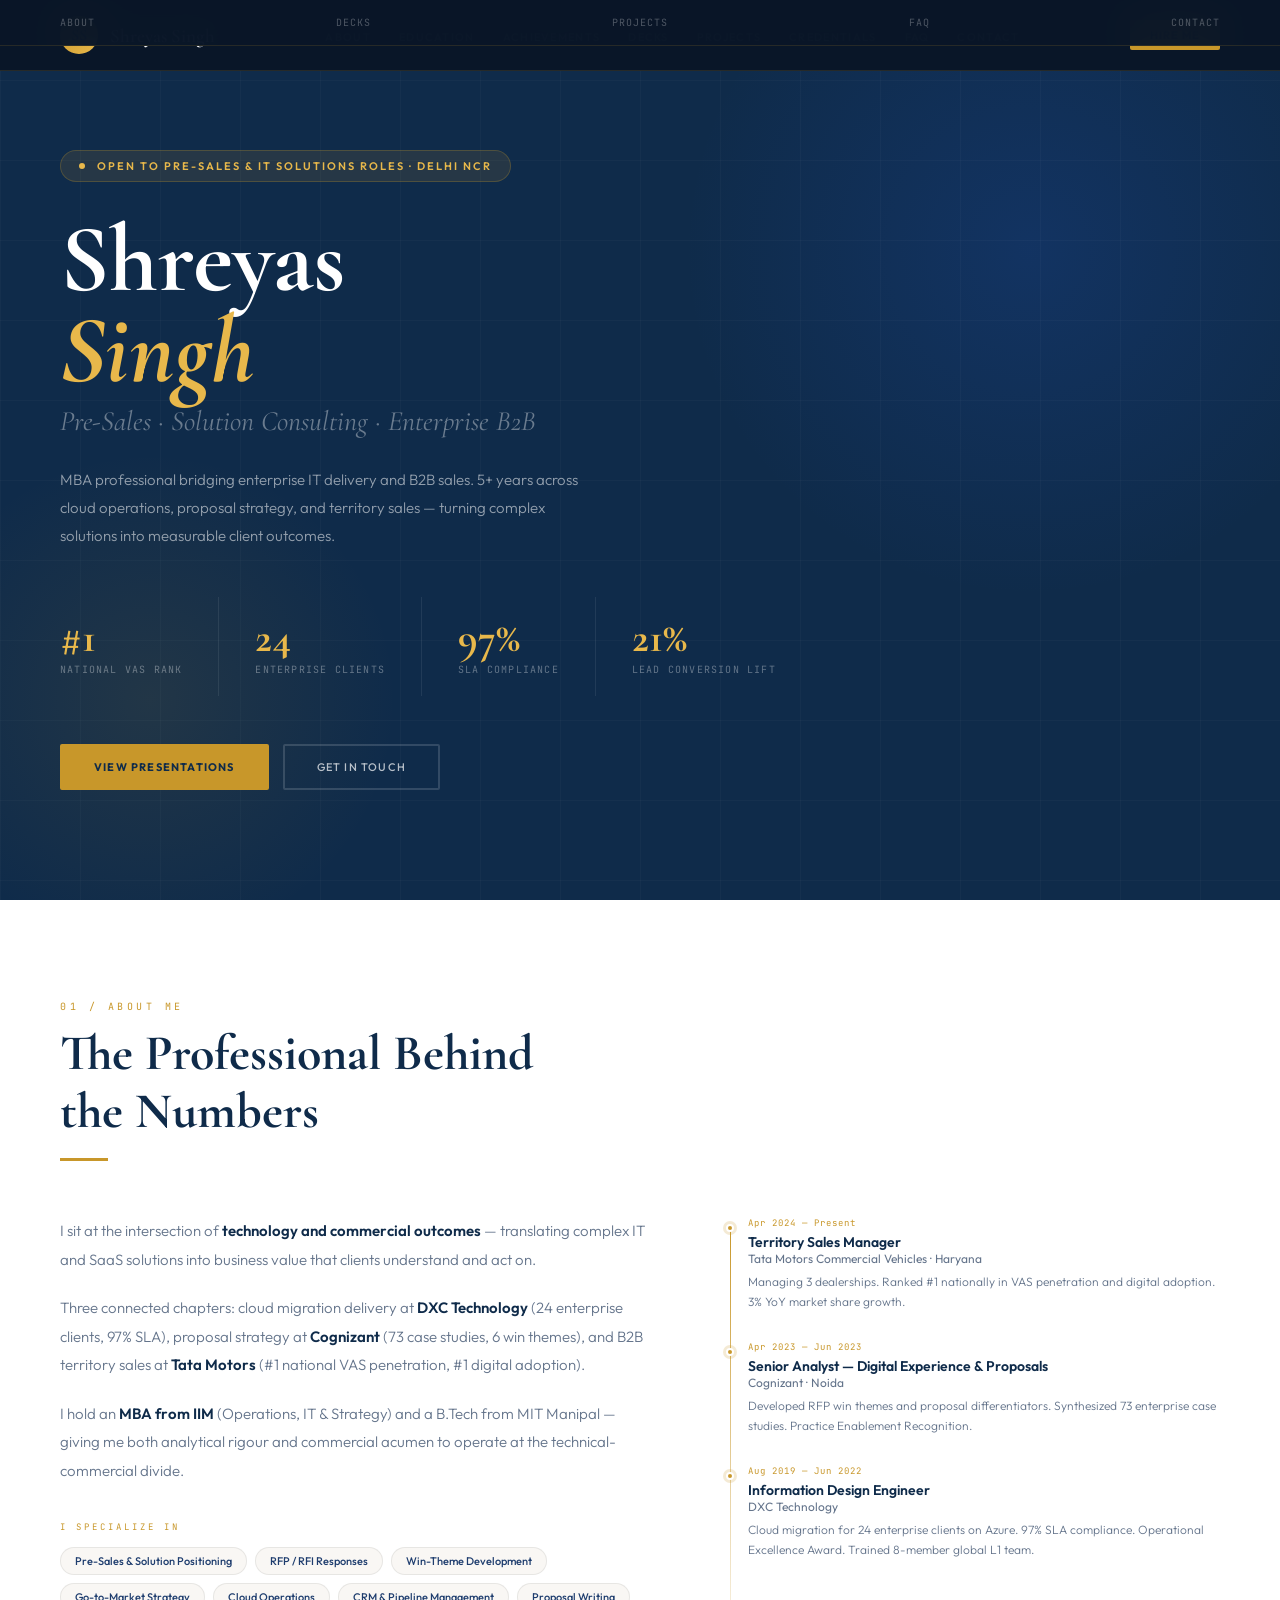
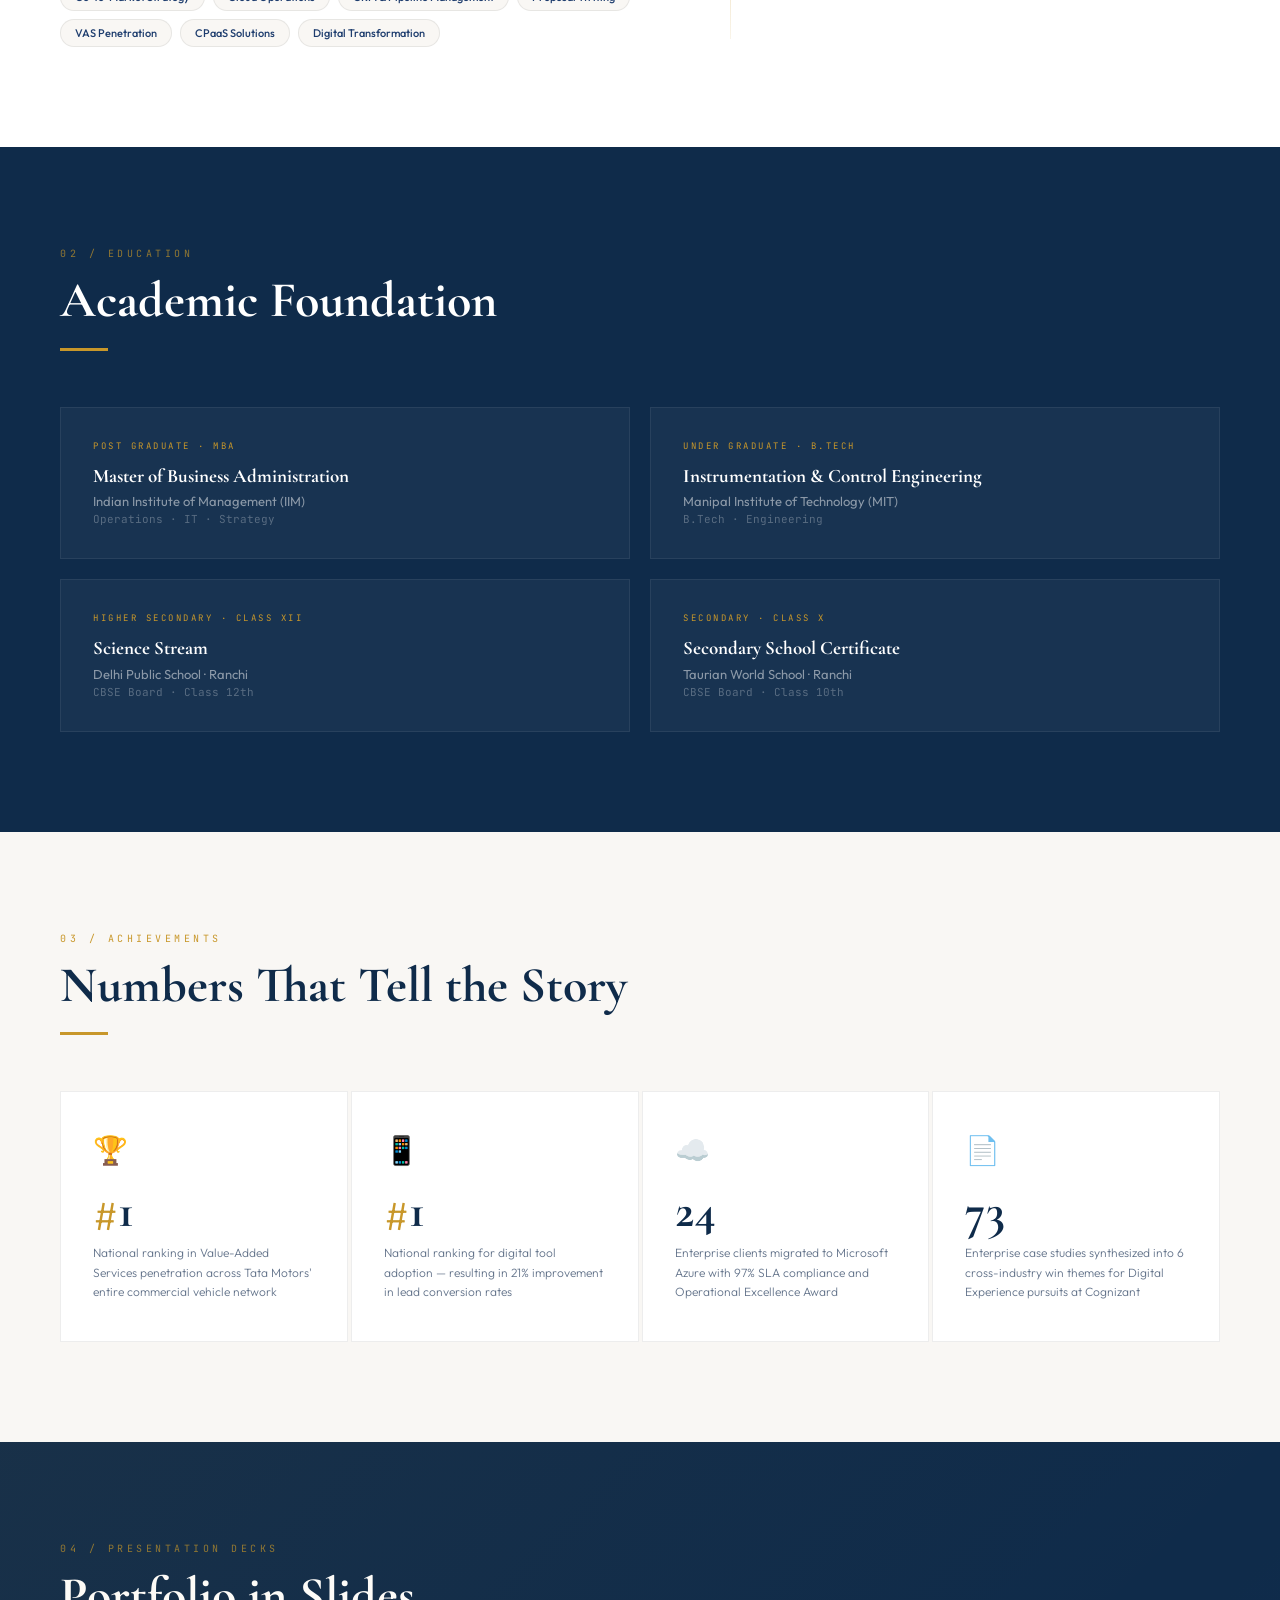
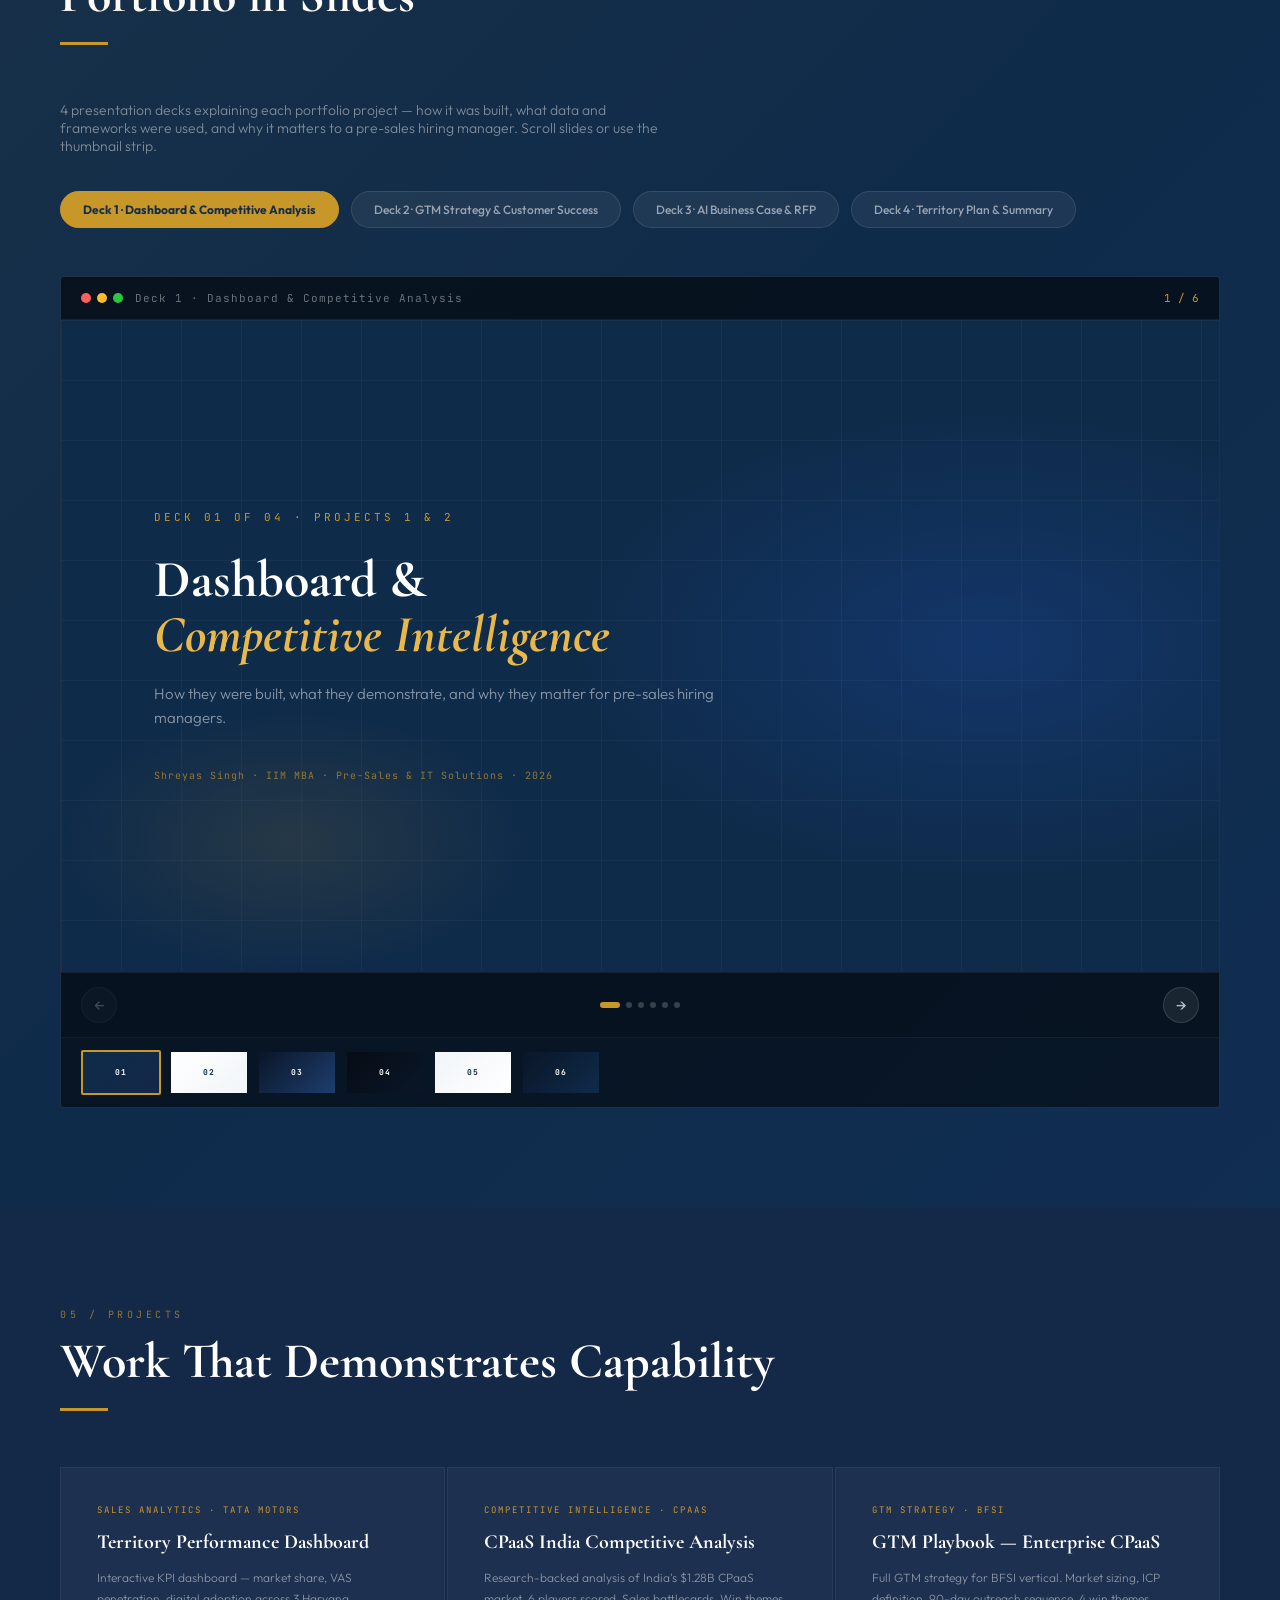
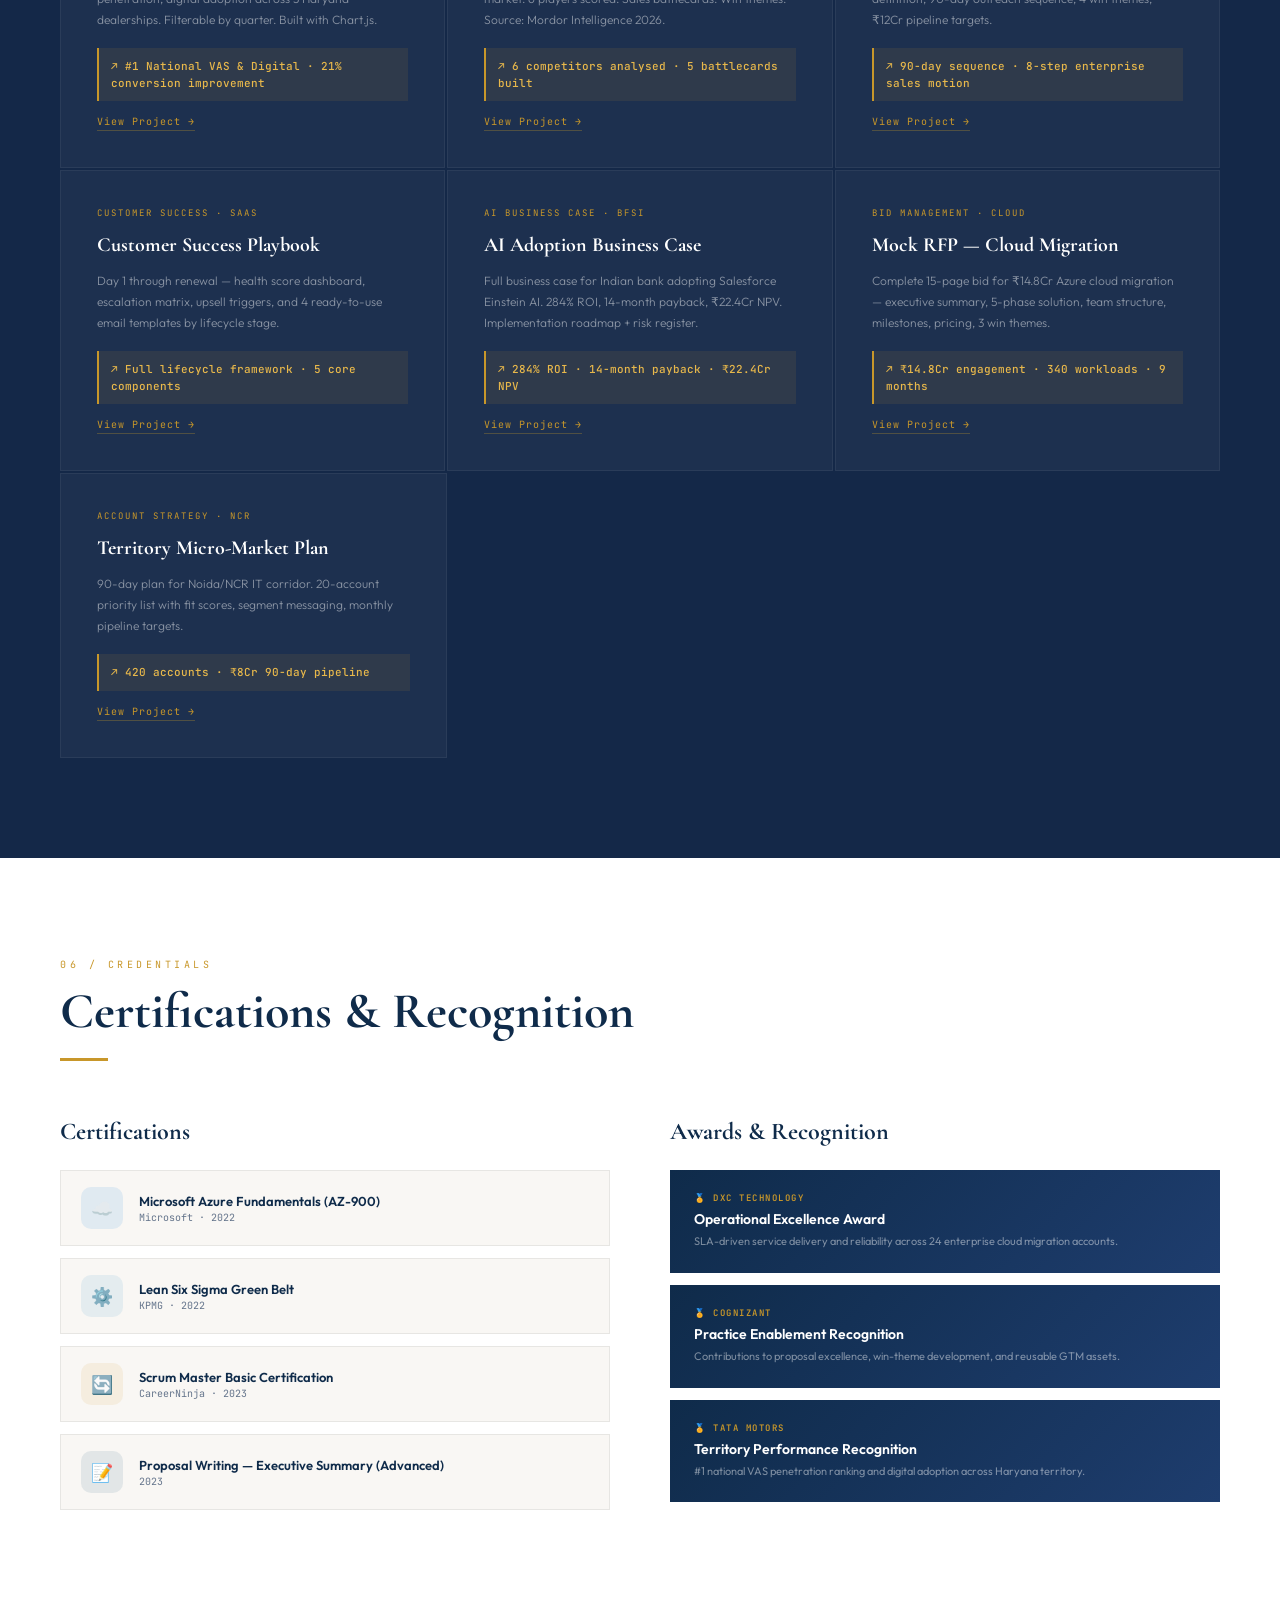
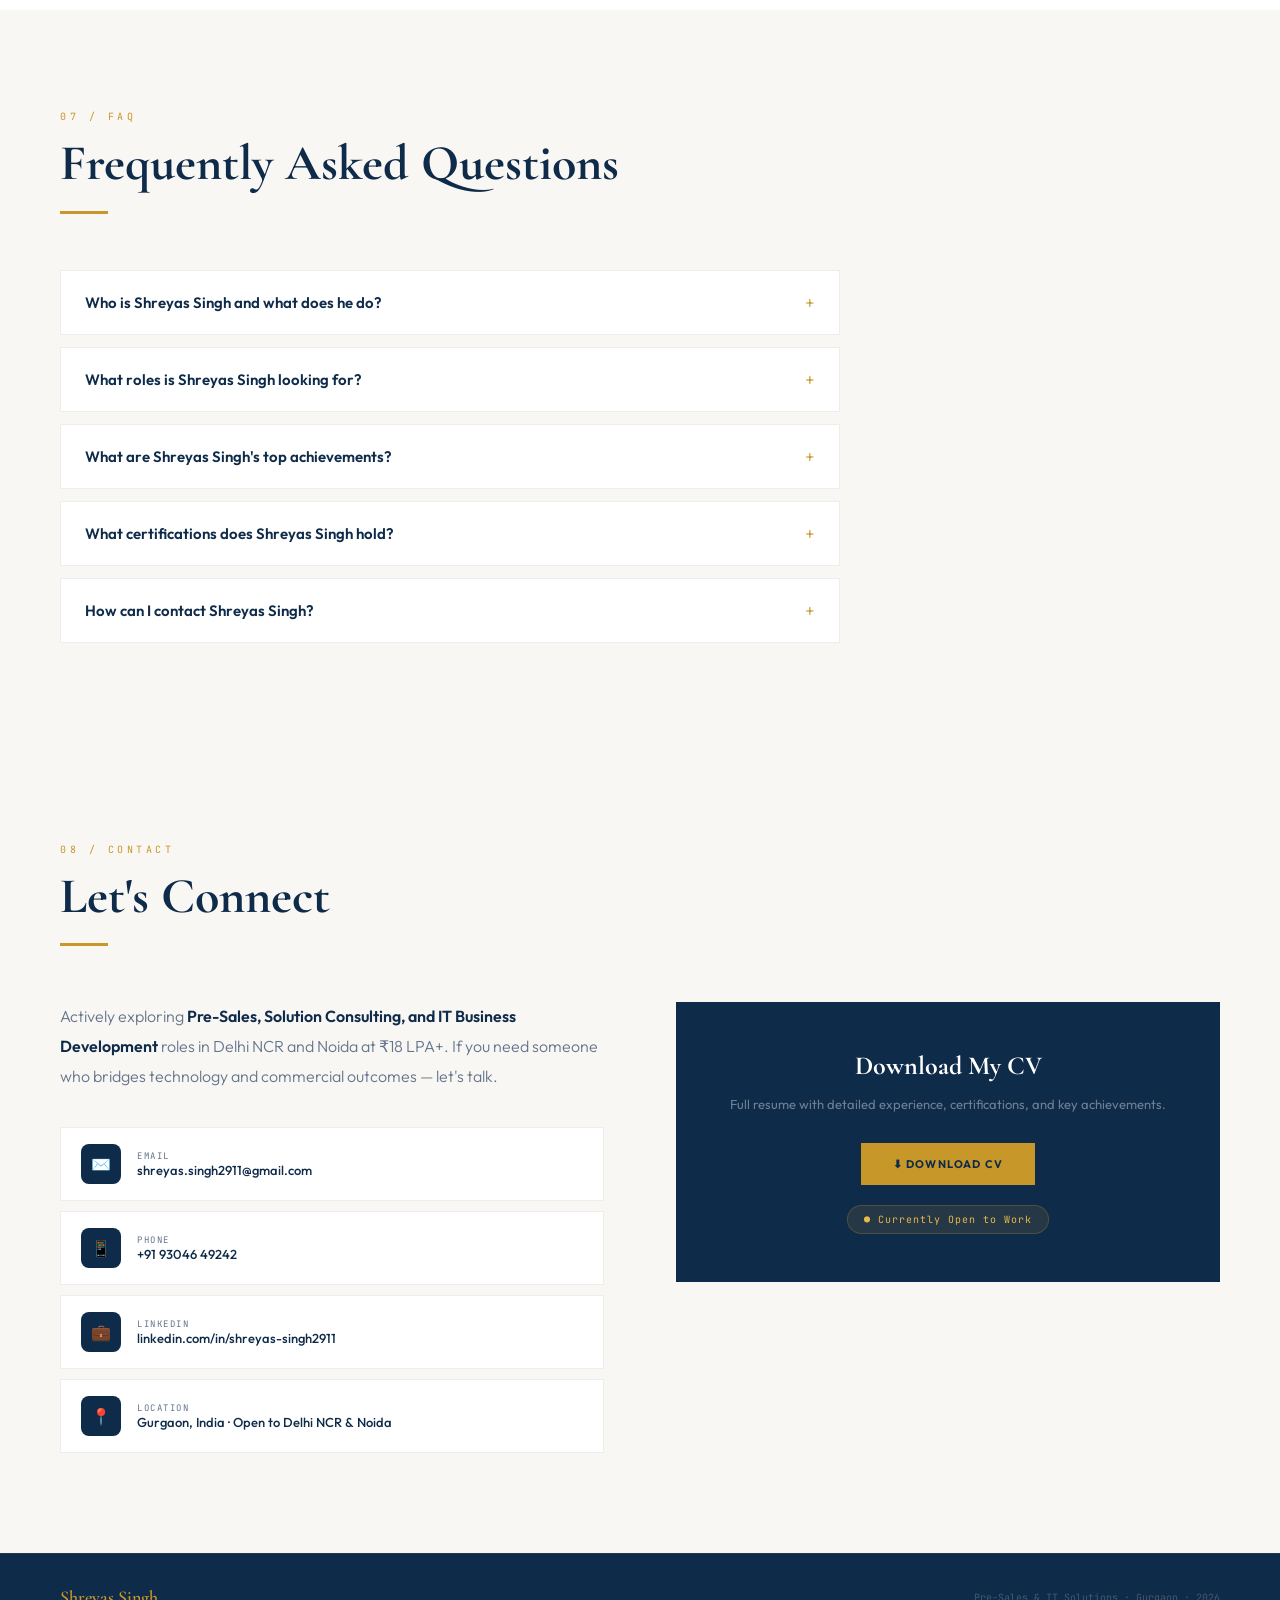
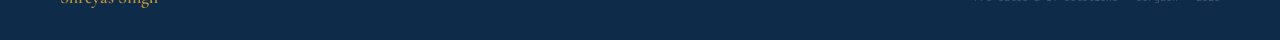
==== commit d10268c4: "changes" ====
--- a/index.html
+++ b/index.html
@@ -1,326 +1,97 @@
 <!doctype html>
 <html lang="en">
   <head>
-    <!-- ═══════════════════════════════════════════════════════════
-     SEO META — Primary signals for Google, Bing, AI crawlers
-════════════════════════════════════════════════════════════ -->
     <meta charset="UTF-8" />
     <meta name="viewport" content="width=device-width, initial-scale=1.0" />
-    <meta http-equiv="X-UA-Compatible" content="IE=edge" />
-
-    <!-- Primary SEO -->
     <title>Shreyas Singh | Pre-Sales Consultant | IIM MBA | Delhi NCR</title>
     <meta
       name="description"
-      content="Shreyas Singh — Pre-Sales Consultant and IT Solutions professional with IIM MBA. 5+ years across cloud migration (DXC Technology), proposal strategy (Cognizant), and B2B sales (Tata Motors). Ranked #1 nationally in VAS penetration. Based in Gurgaon, open to Delhi NCR and Noida."
-    />
-    <meta
-      name="keywords"
-      content="Shreyas Singh, Pre-Sales Consultant Delhi NCR, IT Solutions Noida, Solution Consultant Gurgaon, IIM MBA Pre-Sales, Cloud Migration Consultant, CPaaS Pre-Sales India, B2B IT Sales Delhi, Enterprise Sales Consultant"
+      content="Shreyas Singh — Pre-Sales Consultant with IIM MBA. 5+ years across cloud migration, proposal strategy, and B2B sales. Ranked #1 nationally in VAS penetration. Open to Delhi NCR and Noida."
     />
     <meta name="author" content="Shreyas Singh" />
-    <meta
-      name="robots"
-      content="index, follow, max-snippet:-1, max-image-preview:large, max-video-preview:-1"
-    />
+    <meta name="robots" content="index, follow" />
     <link rel="canonical" href="https://www.shreyassingh.in/" />
-
-    <!-- Open Graph — Facebook, LinkedIn sharing -->
-    <meta property="og:type" content="profile" />
     <meta
       property="og:title"
       content="Shreyas Singh | Pre-Sales & IT Solutions | IIM MBA"
     />
     <meta
       property="og:description"
-      content="Pre-Sales Consultant with 5+ years bridging enterprise IT delivery and B2B sales. Ranked #1 nationally in VAS penetration at Tata Motors. Ex-DXC Technology, Cognizant. Open to roles in Delhi NCR and Noida."
+      content="Pre-Sales Consultant with IIM MBA. #1 national VAS penetration. Ex-DXC Technology, Cognizant, Tata Motors. Open to Delhi NCR roles."
     />
     <meta property="og:url" content="https://www.shreyassingh.in/" />
-    <meta property="og:site_name" content="Shreyas Singh Portfolio" />
-    <meta
-      property="og:image"
-      content="https://www.shreyassingh.in/assets/og-image.jpg"
-    />
-    <meta property="og:image:width" content="1200" />
-    <meta property="og:image:height" content="630" />
-    <meta
-      property="og:image:alt"
-      content="Shreyas Singh — Pre-Sales Consultant, IIM MBA, Gurgaon India"
-    />
-    <meta property="og:locale" content="en_IN" />
-    <meta property="profile:first_name" content="Shreyas" />
-    <meta property="profile:last_name" content="Singh" />
-
-    <!-- Twitter/X Card -->
-    <meta name="twitter:card" content="summary_large_image" />
-    <meta
-      name="twitter:title"
-      content="Shreyas Singh | Pre-Sales & IT Solutions | IIM MBA"
-    />
-    <meta
-      name="twitter:description"
-      content="Pre-Sales Consultant with IIM MBA. 5+ years across cloud migration, proposal strategy, and B2B territory sales. #1 national VAS penetration ranking."
-    />
-    <meta
-      name="twitter:image"
-      content="https://www.shreyassingh.in/assets/og-image.jpg"
-    />
-
-    <!-- Geographic SEO -->
-    <meta name="geo.region" content="IN-HR" />
-    <meta name="geo.placename" content="Gurgaon, Haryana, India" />
-    <meta name="geo.position" content="28.4595;77.0266" />
-    <meta name="ICBM" content="28.4595, 77.0266" />
-
-    <!-- Performance hints -->
+    <meta property="og:type" content="profile" />
     <link rel="preconnect" href="https://fonts.googleapis.com" />
     <link rel="preconnect" href="https://fonts.gstatic.com" crossorigin />
     <link
-      href="https://fonts.googleapis.com/css2?family=Cormorant+Garamond:ital,wght@0,400;0,600;0,700;1,400;1,600&family=Outfit:wght@300;400;500;600;700&family=JetBrains+Mono:wght@400;500&display=swap"
+      href="https://fonts.googleapis.com/css2?family=Cormorant+Garamond:ital,wght@0,400;0,600;0,700;1,400&family=Outfit:wght@300;400;500;600;700&family=JetBrains+Mono:wght@400;500&display=swap"
       rel="stylesheet"
     />
-
-    <!-- Favicon -->
-    <link
-      rel="icon"
-      type="image/svg+xml"
-      href="data:image/svg+xml,<svg xmlns='http://www.w3.org/2000/svg' viewBox='0 0 100 100'><rect width='100' height='100' fill='%230F2B4A'/><text y='.9em' font-size='70' x='12' fill='%23C9A84C' font-family='serif' font-weight='bold'>S</text></svg>"
-    />
-    <link
-      rel="apple-touch-icon"
-      href="data:image/svg+xml,<svg xmlns='http://www.w3.org/2000/svg' viewBox='0 0 100 100'><rect width='100' height='100' fill='%230F2B4A'/><text y='.9em' font-size='70' x='12' fill='%23C9A84C' font-family='serif' font-weight='bold'>S</text></svg>"
-    />
-
-    <!-- ═══════════════════════════════════════════════════════════
-     SCHEMA.ORG STRUCTURED DATA — AEO + AI Citation Signals
-     Implements: Person, ProfilePage, ItemList, FAQPage
-     Sources: schema.org · Google Search Central 2026
-════════════════════════════════════════════════════════════ -->
     <script type="application/ld+json">
       {
         "@context": "https://schema.org",
-        "@graph": [
+        "@type": "Person",
+        "name": "Shreyas Singh",
+        "jobTitle": "Pre-Sales Consultant",
+        "email": "shreyas.singh2911@gmail.com",
+        "telephone": "+919304649242",
+        "address": {
+          "@type": "PostalAddress",
+          "addressLocality": "Gurgaon",
+          "addressRegion": "Haryana",
+          "addressCountry": "IN"
+        },
+        "alumniOf": [
           {
-            "@type": "Person",
-            "@id": "https://www.shreyassingh.in/#person",
-            "name": "Shreyas Singh",
-            "givenName": "Shreyas",
-            "familyName": "Singh",
-            "jobTitle": "Pre-Sales Consultant",
-            "description": "MBA professional with 5+ years of experience bridging enterprise IT delivery and B2B sales. Proven ability to translate complex SaaS and technology solutions into compelling client value propositions. Ranked #1 nationally in Value-Added Services penetration at Tata Motors. Led cloud migration delivery for 24 enterprise clients at DXC Technology with 97% SLA compliance.",
-            "url": "https://www.shreyassingh.in",
-            "email": "shreyas.singh2911@gmail.com",
-            "telephone": "+919304649242",
-            "address": {
-              "@type": "PostalAddress",
-              "addressLocality": "Gurgaon",
-              "addressRegion": "Haryana",
-              "addressCountry": "IN"
-            },
-            "alumniOf": [
-              {
-                "@type": "EducationalOrganization",
-                "name": "Indian Institute of Management",
-                "sameAs": "https://www.iim.ac.in"
-              },
-              {
-                "@type": "EducationalOrganization",
-                "name": "Manipal Institute of Technology",
-                "sameAs": "https://manipal.edu/mit.html"
-              }
-            ],
-            "hasCredential": [
-              {
-                "@type": "EducationalOccupationalCredential",
-                "name": "Master of Business Administration — Operations, IT & Strategy",
-                "credentialCategory": "degree",
-                "recognizedBy": {
-                  "@type": "EducationalOrganization",
-                  "name": "Indian Institute of Management"
-                }
-              },
-              {
-                "@type": "EducationalOccupationalCredential",
-                "name": "Lean Six Sigma Green Belt",
-                "credentialCategory": "certification",
-                "recognizedBy": { "@type": "Organization", "name": "KPMG" }
-              },
-              {
-                "@type": "EducationalOccupationalCredential",
-                "name": "Microsoft Azure Fundamentals (AZ-900)",
-                "credentialCategory": "certification",
-                "recognizedBy": { "@type": "Organization", "name": "Microsoft" }
-              }
-            ],
-            "worksFor": {
-              "@type": "Organization",
-              "name": "Tata Motors",
-              "sameAs": "https://www.tatamotors.com"
-            },
-            "knowsAbout": [
-              "Pre-Sales Consulting",
-              "Enterprise IT Sales",
-              "Cloud Migration",
-              "CPaaS Solutions",
-              "B2B Sales",
-              "SaaS Sales",
-              "Go-to-Market Strategy",
-              "RFP Response Management",
-              "Microsoft Azure",
-              "Salesforce CRM",
-              "Lean Six Sigma",
-              "Agile Methodology",
-              "Value-Added Services",
-              "Digital Transformation"
-            ],
-            "sameAs": ["https://linkedin.com/in/shreyas-singh2911"],
-            "award": [
-              "Ranked #1 nationally in Value-Added Services penetration — Tata Motors Commercial Vehicles",
-              "Ranked #1 nationally in Digital Tool Adoption — Tata Motors Commercial Vehicles",
-              "Operational Excellence Award — DXC Technology",
-              "Practice Enablement Recognition — Cognizant"
-            ]
+            "@type": "EducationalOrganization",
+            "name": "Indian Institute of Management"
           },
           {
-            "@type": "ProfilePage",
-            "@id": "https://www.shreyassingh.in/#profilepage",
-            "url": "https://www.shreyassingh.in/",
-            "name": "Shreyas Singh — Pre-Sales Consultant Portfolio",
-            "about": { "@id": "https://www.shreyassingh.in/#person" },
-            "mainEntity": { "@id": "https://www.shreyassingh.in/#person" },
-            "dateCreated": "2026-05-21",
-            "dateModified": "2026-05-21",
-            "inLanguage": "en-IN",
-            "description": "Professional portfolio of Shreyas Singh — Pre-Sales Consultant with IIM MBA. Features 7 original portfolio projects including competitive analysis, GTM playbooks, AI business cases, and RFP responses."
-          },
-          {
-            "@type": "ItemList",
-            "@id": "https://www.shreyassingh.in/#portfolio",
-            "name": "Portfolio Projects — Shreyas Singh",
-            "description": "7 original portfolio projects demonstrating pre-sales, competitive intelligence, GTM strategy, and enterprise IT solution capabilities.",
-            "numberOfItems": 7,
-            "itemListElement": [
-              {
-                "@type": "ListItem",
-                "position": 1,
-                "name": "Territory Performance Dashboard",
-                "url": "https://www.shreyassingh.in/portfolio/project1_dashboard.html"
-              },
-              {
-                "@type": "ListItem",
-                "position": 2,
-                "name": "CPaaS India Competitive Analysis 2026",
-                "url": "https://www.shreyassingh.in/portfolio/project2_cpaas_analysis.html"
-              },
-              {
-                "@type": "ListItem",
-                "position": 3,
-                "name": "GTM Playbook — Enterprise CPaaS BFSI Vertical",
-                "url": "https://www.shreyassingh.in/portfolio/project3_gtm_playbook.html"
-              },
-              {
-                "@type": "ListItem",
-                "position": 4,
-                "name": "Customer Success Playbook — Enterprise SaaS",
-                "url": "https://www.shreyassingh.in/portfolio/project4_customer_success_playbook.html"
-              },
-              {
-                "@type": "ListItem",
-                "position": 5,
-                "name": "AI Adoption Business Case — Salesforce Einstein",
-                "url": "https://www.shreyassingh.in/portfolio/project5_ai_business_case.html"
-              },
-              {
-                "@type": "ListItem",
-                "position": 6,
-                "name": "Mock RFP Response — Cloud Migration Services",
-                "url": "https://www.shreyassingh.in/portfolio/project6_rfp_response.html"
-              },
-              {
-                "@type": "ListItem",
-                "position": 7,
-                "name": "Territory Micro-Market Plan — IT Solutions Noida/NCR",
-                "url": "https://www.shreyassingh.in/portfolio/project7_territory_plan.html"
-              }
-            ]
-          },
-          {
-            "@type": "FAQPage",
-            "@id": "https://www.shreyassingh.in/#faq",
-            "mainEntity": [
-              {
-                "@type": "Question",
-                "name": "Who is Shreyas Singh?",
-                "acceptedAnswer": {
-                  "@type": "Answer",
-                  "text": "Shreyas Singh is an IIM MBA graduate and Pre-Sales Consultant with 5+ years of experience across enterprise IT delivery, cloud operations, and B2B sales. He has worked at DXC Technology (cloud migration for 24 enterprise clients), Cognizant (RFP and proposal strategy), and Tata Motors (territory sales management). He is ranked #1 nationally in Value-Added Services penetration and digital tool adoption at Tata Motors."
-                }
-              },
-              {
-                "@type": "Question",
-                "name": "What roles is Shreyas Singh looking for?",
-                "acceptedAnswer": {
-                  "@type": "Answer",
-                  "text": "Shreyas Singh is actively seeking Pre-Sales Consultant, Solution Consultant, Business Development Manager, and Customer Success Manager roles in the enterprise IT and SaaS sector, preferably in Delhi NCR (Noida, Gurgaon, Delhi) with a salary expectation of ₹18 LPA+."
-                }
-              },
-              {
-                "@type": "Question",
-                "name": "What are Shreyas Singh's key qualifications?",
-                "acceptedAnswer": {
-                  "@type": "Answer",
-                  "text": "Shreyas Singh holds an MBA from IIM (Operations, IT & Strategy) and a B.Tech in Instrumentation & Control Engineering from Manipal Institute of Technology. He is certified in Lean Six Sigma Green Belt (KPMG), Microsoft Azure Fundamentals (AZ-900), and Scrum Master. He has hands-on experience in RFP/RFI responses, win-theme development, cloud migration delivery, CRM platforms, and enterprise B2B sales."
-                }
-              },
-              {
-                "@type": "Question",
-                "name": "What industries has Shreyas Singh worked in?",
-                "acceptedAnswer": {
-                  "@type": "Answer",
-                  "text": "Shreyas Singh has experience across IT services (DXC Technology), digital transformation consulting (Cognizant), and commercial vehicles / automotive (Tata Motors). His project portfolio spans BFSI, retail, automobile, CPaaS, and enterprise cloud verticals."
-                }
-              },
-              {
-                "@type": "Question",
-                "name": "How can I contact Shreyas Singh?",
-                "acceptedAnswer": {
-                  "@type": "Answer",
-                  "text": "You can contact Shreyas Singh at shreyas.singh2911@gmail.com or +91 93046 49242. His LinkedIn profile is linkedin.com/in/shreyas-singh2911 and his portfolio website is shreyassingh.in."
-                }
-              }
-            ]
-          },
-          {
-            "@type": "BreadcrumbList",
-            "itemListElement": [
-              {
-                "@type": "ListItem",
-                "position": 1,
-                "name": "Home",
-                "item": "https://www.shreyassingh.in/"
-              }
-            ]
+            "@type": "EducationalOrganization",
+            "name": "Manipal Institute of Technology"
           }
+        ],
+        "url": "https://www.shreyassingh.in",
+        "sameAs": ["https://linkedin.com/in/shreyas-singh2911"],
+        "knowsAbout": [
+          "Pre-Sales Consulting",
+          "Cloud Migration",
+          "CPaaS",
+          "Enterprise B2B Sales",
+          "SaaS",
+          "Go-to-Market Strategy",
+          "RFP Response",
+          "Microsoft Azure"
+        ],
+        "award": [
+          "#1 National VAS Penetration — Tata Motors",
+          "#1 National Digital Adoption — Tata Motors",
+          "Operational Excellence Award — DXC Technology",
+          "Practice Enablement Recognition — Cognizant"
         ]
       }
     </script>
-
     <style>
-      /* ── PERFORMANCE: Critical CSS inlined ── */
+      /* ══════════════════════════════════════════════
+   ROOT VARIABLES & RESET
+══════════════════════════════════════════════ */
       :root {
-        --navy: "0F2B4A";
         --navy: #0f2b4a;
-        --navy-mid: #142848;
-        --navy-light: #1e3d6e;
+        --navy-m: #142848;
+        --navy-l: #1e3d6e;
         --gold: #c8972a;
-        --gold-light: #e8b84b;
-        --gold-pale: #fbf3e2;
+        --gold-l: #e8b84b;
+        --gold-p: #fbf3e2;
         --cream: #f9f7f4;
         --white: #ffffff;
         --grey: #64748b;
-        --grey-light: #f1f5f9;
+        --grey-l: #f1f5f9;
+        --grey-b: #e2e8f0;
         --text: #0f172a;
         --border: rgba(0, 0, 0, 0.07);
+        --green: #10b981;
+        --blue: #2563eb;
+        --red: #ef4444;
       }
       * {
         margin: 0;
@@ -338,15 +109,14 @@
         -webkit-font-smoothing: antialiased;
       }
       ::-webkit-scrollbar {
-        width: 4px;
-      }
-      ::-webkit-scrollbar-track {
-        background: var(--navy);
+        width: 3px;
       }
       ::-webkit-scrollbar-thumb {
         background: var(--gold);
         border-radius: 2px;
       }
+
+      /* ══ NAV ══ */
       nav {
         position: fixed;
         top: 0;
@@ -356,77 +126,59 @@
         display: flex;
         align-items: center;
         justify-content: space-between;
-        padding: 18px 64px;
-        background: rgba(10, 22, 40, 0.96);
+        padding: 16px 60px;
+        background: rgba(10, 22, 40, 0.97);
         backdrop-filter: blur(20px);
         border-bottom: 1px solid rgba(200, 151, 42, 0.15);
+        transition: padding 0.3s;
       }
       .nav-brand {
         display: flex;
         align-items: center;
-        gap: 14px;
-      }
-      .nav-monogram {
-        width: 40px;
-        height: 40px;
+        gap: 12px;
+      }
+      .nav-mono {
+        width: 38px;
+        height: 38px;
         border-radius: 50%;
-        background: linear-gradient(135deg, var(--gold), var(--gold-light));
+        background: linear-gradient(135deg, var(--gold), var(--gold-l));
         display: flex;
         align-items: center;
         justify-content: center;
         font-family: "Cormorant Garamond", serif;
-        font-size: 17px;
+        font-size: 16px;
         font-weight: 700;
         color: var(--navy);
-        letter-spacing: 0.5px;
       }
       .nav-name {
         font-family: "Cormorant Garamond", serif;
-        font-size: 20px;
+        font-size: 19px;
         font-weight: 600;
         color: var(--white);
-        letter-spacing: 0.3px;
       }
       .nav-links {
         display: flex;
-        gap: 32px;
+        gap: 28px;
         list-style: none;
-        align-items: center;
       }
       .nav-links a {
-        color: rgba(255, 255, 255, 0.65);
+        color: rgba(255, 255, 255, 0.6);
         text-decoration: none;
-        font-size: 12px;
+        font-size: 11px;
         font-weight: 500;
-        letter-spacing: 1.4px;
+        letter-spacing: 1.3px;
         text-transform: uppercase;
         transition: color 0.2s;
-        position: relative;
-        padding-bottom: 2px;
-      }
-      .nav-links a::after {
-        content: "";
-        position: absolute;
-        bottom: 0;
-        left: 0;
-        right: 0;
-        height: 1px;
-        background: var(--gold);
-        transform: scaleX(0);
-        transition: transform 0.2s;
       }
       .nav-links a:hover {
-        color: var(--gold-light);
-      }
-      .nav-links a:hover::after {
-        transform: scaleX(1);
+        color: var(--gold-l);
       }
       .nav-cta {
         background: var(--gold);
         color: var(--navy);
-        padding: 9px 22px;
-        font-size: 12px;
-        font-weight: 600;
+        padding: 8px 20px;
+        font-size: 11px;
+        font-weight: 700;
         letter-spacing: 1px;
         text-transform: uppercase;
         text-decoration: none;
@@ -434,8 +186,10 @@
         transition: all 0.2s;
       }
       .nav-cta:hover {
-        background: var(--gold-light);
-      }
+        background: var(--gold-l);
+      }
+
+      /* ══ HERO ══ */
       .hero {
         min-height: 100vh;
         background: var(--navy);
@@ -443,9 +197,9 @@
         align-items: center;
         position: relative;
         overflow: hidden;
-        padding: 140px 64px 100px;
-      }
-      .hero-orb1 {
+        padding: 140px 60px 100px;
+      }
+      .orb1 {
         position: absolute;
         width: 700px;
         height: 700px;
@@ -459,7 +213,7 @@
         top: -100px;
         pointer-events: none;
       }
-      .hero-orb2 {
+      .orb2 {
         position: absolute;
         width: 500px;
         height: 500px;
@@ -473,7 +227,7 @@
         bottom: -50px;
         pointer-events: none;
       }
-      .hero-lines {
+      .hero-grid {
         position: absolute;
         inset: 0;
         background-image:
@@ -485,32 +239,32 @@
           );
         background-size: 80px 80px;
       }
-      .hero-content {
+      .hero-c {
         position: relative;
         z-index: 2;
         max-width: 860px;
       }
-      .hero-eyebrow {
+      .hero-tag {
         display: inline-flex;
         align-items: center;
         gap: 12px;
         background: rgba(200, 151, 42, 0.12);
         border: 1px solid rgba(200, 151, 42, 0.25);
-        padding: 9px 20px;
+        padding: 8px 18px;
         border-radius: 100px;
         font-size: 11px;
         font-weight: 600;
         letter-spacing: 2px;
         text-transform: uppercase;
-        color: var(--gold-light);
-        margin-bottom: 36px;
-        animation: riseIn 0.7s ease both;
-      }
-      .hero-dot {
-        width: 7px;
-        height: 7px;
+        color: var(--gold-l);
+        margin-bottom: 32px;
+        animation: up 0.7s ease both;
+      }
+      .dot {
+        width: 6px;
+        height: 6px;
         border-radius: 50%;
-        background: var(--gold-light);
+        background: var(--gold-l);
         animation: breathe 2.5s infinite;
       }
       @keyframes breathe {
@@ -526,76 +280,74 @@
       }
       h1 {
         font-family: "Cormorant Garamond", serif;
-        font-size: clamp(58px, 8vw, 100px);
+        font-size: clamp(54px, 7.5vw, 96px);
         font-weight: 700;
         line-height: 0.95;
         color: var(--white);
-        margin-bottom: 6px;
-        animation: riseIn 0.7s 0.1s ease both;
+        margin-bottom: 8px;
+        animation: up 0.7s 0.1s ease both;
       }
       h1 em {
-        color: var(--gold-light);
+        color: var(--gold-l);
         font-style: italic;
       }
       .hero-role {
         font-family: "Cormorant Garamond", serif;
-        font-size: clamp(20px, 2.8vw, 30px);
-        color: rgba(255, 255, 255, 0.4);
-        font-weight: 400;
+        font-size: clamp(18px, 2.5vw, 28px);
+        color: rgba(255, 255, 255, 0.38);
         font-style: italic;
-        margin-bottom: 32px;
-        letter-spacing: 0.3px;
-        animation: riseIn 0.7s 0.2s ease both;
+        margin-bottom: 28px;
+        animation: up 0.7s 0.2s ease both;
       }
       .hero-desc {
-        font-size: 16px;
+        font-size: 15px;
         line-height: 1.85;
-        color: rgba(255, 255, 255, 0.58);
-        max-width: 560px;
-        margin-bottom: 52px;
+        color: rgba(255, 255, 255, 0.55);
+        max-width: 540px;
+        margin-bottom: 48px;
         font-weight: 300;
-        animation: riseIn 0.7s 0.3s ease both;
-      }
-      .hero-metrics {
+        animation: up 0.7s 0.3s ease both;
+      }
+      .hero-stats {
         display: flex;
         gap: 0;
-        margin-bottom: 52px;
-        animation: riseIn 0.7s 0.4s ease both;
-      }
-      .metric {
-        padding: 24px 40px 24px 0;
-        margin-right: 40px;
+        margin-bottom: 48px;
+        animation: up 0.7s 0.4s ease both;
+      }
+      .stat {
+        padding: 20px 36px 20px 0;
+        margin-right: 36px;
         border-right: 1px solid rgba(255, 255, 255, 0.08);
       }
-      .metric:last-child {
-        border-right: none;
-      }
-      .metric-val {
+      .stat:last-child {
+        border: none;
+      }
+      .stat-n {
         font-family: "Cormorant Garamond", serif;
-        font-size: 44px;
+        font-size: 42px;
         font-weight: 700;
-        color: var(--gold-light);
+        color: var(--gold-l);
         line-height: 1;
       }
-      .metric-desc {
-        font-size: 11px;
-        color: rgba(255, 255, 255, 0.38);
+      .stat-l {
+        font-size: 10px;
+        color: rgba(255, 255, 255, 0.35);
         text-transform: uppercase;
         letter-spacing: 1.2px;
-        margin-top: 6px;
+        margin-top: 4px;
         font-family: "JetBrains Mono", monospace;
       }
       .hero-btns {
         display: flex;
-        gap: 16px;
+        gap: 14px;
         flex-wrap: wrap;
-        animation: riseIn 0.7s 0.5s ease both;
-      }
-      .btn-gold {
+        animation: up 0.7s 0.5s ease both;
+      }
+      .btn-g {
         background: var(--gold);
         color: var(--navy);
-        padding: 16px 36px;
-        font-size: 12px;
+        padding: 14px 32px;
+        font-size: 11px;
         font-weight: 700;
         letter-spacing: 1.2px;
         text-transform: uppercase;
@@ -604,16 +356,16 @@
         transition: all 0.25s;
         border-radius: 2px;
       }
-      .btn-gold:hover {
+      .btn-g:hover {
         background: transparent;
-        color: var(--gold-light);
-        border-color: var(--gold-light);
-      }
-      .btn-ghost {
+        color: var(--gold-l);
+        border-color: var(--gold-l);
+      }
+      .btn-o {
         background: transparent;
-        color: rgba(255, 255, 255, 0.75);
-        padding: 16px 36px;
-        font-size: 12px;
+        color: rgba(255, 255, 255, 0.7);
+        padding: 14px 32px;
+        font-size: 11px;
         font-weight: 500;
         letter-spacing: 1.2px;
         text-transform: uppercase;
@@ -622,143 +374,124 @@
         transition: all 0.25s;
         border-radius: 2px;
       }
-      .btn-ghost:hover {
-        border-color: var(--gold-light);
-        color: var(--gold-light);
-      }
-      .hero-scroll-hint {
-        position: absolute;
-        bottom: 44px;
-        left: 64px;
-        display: flex;
-        align-items: center;
-        gap: 14px;
-        color: rgba(255, 255, 255, 0.25);
-        font-size: 10px;
-        letter-spacing: 2.5px;
-        text-transform: uppercase;
-        font-family: "JetBrains Mono", monospace;
-      }
-      .scroll-bar {
-        width: 48px;
-        height: 1px;
-        background: rgba(255, 255, 255, 0.15);
-      }
-      @keyframes riseIn {
+      .btn-o:hover {
+        border-color: var(--gold-l);
+        color: var(--gold-l);
+      }
+      @keyframes up {
         from {
           opacity: 0;
-          transform: translateY(28px);
+          transform: translateY(24px);
         }
         to {
           opacity: 1;
           transform: translateY(0);
         }
       }
+
+      /* ══ SHARED SECTIONS ══ */
       section {
-        padding: 110px 64px;
-      }
-      .sec-label {
+        padding: 100px 60px;
+      }
+      .sec-tag {
         font-family: "JetBrains Mono", monospace;
         font-size: 10px;
         letter-spacing: 3.5px;
         text-transform: uppercase;
         color: var(--gold);
-        margin-bottom: 14px;
-      }
-      .sec-title {
+        margin-bottom: 12px;
+      }
+      h2 {
         font-family: "Cormorant Garamond", serif;
-        font-size: clamp(34px, 4vw, 52px);
+        font-size: clamp(32px, 4vw, 50px);
         font-weight: 700;
         color: var(--navy);
-        margin-bottom: 20px;
+        margin-bottom: 18px;
         line-height: 1.15;
       }
-      .sec-title.on-dark {
+      h2.ld {
         color: var(--white);
       }
-      .sec-rule {
-        width: 52px;
+      .rule {
+        width: 48px;
         height: 3px;
         background: var(--gold);
-        margin-bottom: 64px;
-      }
+        margin-bottom: 56px;
+      }
+
+      /* ══ ABOUT ══ */
       #about {
         background: var(--white);
       }
-      .about-layout {
+      .about-g {
         display: grid;
         grid-template-columns: 1.1fr 0.9fr;
-        gap: 80px;
-        align-items: start;
+        gap: 72px;
       }
       .about-body p {
-        font-size: 16px;
+        font-size: 15px;
         line-height: 1.9;
         color: var(--grey);
-        margin-bottom: 22px;
+        margin-bottom: 20px;
         font-weight: 300;
       }
-      .about-body p strong {
+      .about-body strong {
         color: var(--navy);
         font-weight: 600;
       }
-      .skills-block {
-        margin-top: 44px;
-      }
-      .skills-block-label {
+      .pills-label {
         font-family: "JetBrains Mono", monospace;
-        font-size: 10px;
+        font-size: 9px;
         letter-spacing: 3px;
         text-transform: uppercase;
         color: var(--gold);
-        margin-bottom: 18px;
-      }
-      .skills-pills {
+        margin: 36px 0 14px;
+      }
+      .pills {
         display: flex;
         flex-wrap: wrap;
-        gap: 10px;
+        gap: 8px;
       }
       .pill {
         background: var(--cream);
         border: 1px solid var(--border);
-        color: var(--navy-light);
-        font-size: 12px;
+        color: var(--navy-l);
+        font-size: 11px;
         font-weight: 500;
-        padding: 7px 16px;
+        padding: 6px 14px;
         border-radius: 100px;
         transition: all 0.2s;
         cursor: default;
       }
       .pill:hover {
-        background: var(--gold-pale);
+        background: var(--gold-p);
         border-color: var(--gold);
-        color: var(--navy);
-      }
-      .timeline {
+      }
+      .tl {
         position: relative;
-        padding-left: 20px;
-      }
-      .timeline::before {
+        padding-left: 18px;
+      }
+      .tl::before {
         content: "";
         position: absolute;
         left: 0;
-        top: 10px;
-        bottom: 10px;
+        top: 8px;
+        bottom: 8px;
         width: 1px;
         background: linear-gradient(
           to bottom,
-          var(--gold) 0%,
-          rgba(200, 151, 42, 0.1) 100%
+          var(--gold),
+          rgba(200, 151, 42, 0.1)
         );
       }
-      .tl-entry {
-        margin-bottom: 32px;
+      .te {
+        margin-bottom: 28px;
         position: relative;
       }
-      .tl-dot {
+      .td {
         position: absolute;
-        left: -24px;
-        top: 8px;
+        left: -22px;
+        top: 7px;
         width: 8px;
         height: 8px;
         border-radius: 50%;
@@ -766,42 +499,43 @@
         border: 2px solid var(--white);
         box-shadow: 0 0 0 3px rgba(200, 151, 42, 0.2);
       }
-      .tl-when {
+      .tw {
         font-family: "JetBrains Mono", monospace;
-        font-size: 10px;
+        font-size: 9px;
         color: var(--gold);
         letter-spacing: 1px;
-        margin-bottom: 5px;
-      }
-      .tl-role {
-        font-size: 15px;
+        margin-bottom: 4px;
+      }
+      .tr {
+        font-size: 14px;
         font-weight: 600;
         color: var(--navy);
-        margin-bottom: 2px;
-      }
-      .tl-org {
-        font-size: 13px;
+      }
+      .to {
+        font-size: 12px;
         color: var(--grey);
-        margin-bottom: 8px;
-      }
-      .tl-note {
-        font-size: 13px;
+        margin-bottom: 6px;
+      }
+      .tn {
+        font-size: 12px;
         line-height: 1.7;
         color: var(--grey);
         font-weight: 300;
       }
+
+      /* ══ EDUCATION ══ */
       #education {
         background: var(--navy);
       }
-      .edu-grid {
+      .edu-g {
         display: grid;
         grid-template-columns: repeat(2, 1fr);
-        gap: 24px;
+        gap: 20px;
       }
       .edu-card {
         background: rgba(255, 255, 255, 0.04);
         border: 1px solid rgba(255, 255, 255, 0.07);
-        padding: 36px;
+        padding: 32px;
         position: relative;
         overflow: hidden;
         transition: all 0.3s;
@@ -813,7 +547,7 @@
         left: 0;
         right: 0;
         height: 2px;
-        background: linear-gradient(90deg, var(--gold), #2563eb);
+        background: linear-gradient(90deg, var(--gold), var(--blue));
         transform: scaleX(0);
         transform-origin: left;
         transition: transform 0.35s;
@@ -824,44 +558,45 @@
       .edu-card:hover {
         background: rgba(255, 255, 255, 0.07);
       }
-      .edu-degree-type {
+      .edu-type {
         font-family: "JetBrains Mono", monospace;
-        font-size: 10px;
+        font-size: 9px;
         letter-spacing: 2.5px;
         text-transform: uppercase;
         color: var(--gold);
-        margin-bottom: 14px;
-      }
-      .edu-degree {
+        margin-bottom: 12px;
+      }
+      .edu-deg {
         font-family: "Cormorant Garamond", serif;
-        font-size: 21px;
+        font-size: 19px;
         font-weight: 700;
         color: var(--white);
-        margin-bottom: 6px;
+        margin-bottom: 5px;
         line-height: 1.3;
       }
-      .edu-school {
-        font-size: 14px;
-        color: rgba(255, 255, 255, 0.55);
-        margin-bottom: 4px;
-      }
-      .edu-detail {
-        font-size: 12px;
-        color: rgba(255, 255, 255, 0.3);
+      .edu-sch {
+        font-size: 13px;
+        color: rgba(255, 255, 255, 0.5);
+        margin-bottom: 3px;
+      }
+      .edu-det {
+        font-size: 11px;
+        color: rgba(255, 255, 255, 0.28);
         font-family: "JetBrains Mono", monospace;
-        letter-spacing: 0.5px;
-      }
+      }
+
+      /* ══ ACHIEVEMENTS ══ */
       #achievements {
         background: var(--cream);
       }
-      .ach-bento {
+      .ach-g {
         display: grid;
         grid-template-columns: repeat(4, 1fr);
         gap: 3px;
       }
       .ach-tile {
         background: var(--white);
-        padding: 44px 36px;
+        padding: 40px 32px;
         position: relative;
         overflow: hidden;
         transition: all 0.3s;
@@ -869,7 +604,7 @@
       }
       .ach-tile:hover {
         transform: translateY(-4px);
-        box-shadow: 0 24px 48px rgba(0, 0, 0, 0.07);
+        box-shadow: 0 20px 40px rgba(0, 0, 0, 0.07);
       }
       .ach-tile::after {
         content: "";
@@ -878,7 +613,7 @@
         left: 0;
         right: 0;
         height: 3px;
-        background: linear-gradient(90deg, var(--gold), #2563eb);
+        background: linear-gradient(90deg, var(--gold), var(--blue));
         transform: scaleX(0);
         transform-origin: left;
         transition: transform 0.3s;
@@ -886,32 +621,790 @@
       .ach-tile:hover::after {
         transform: scaleX(1);
       }
-      .ach-glyph {
-        font-size: 32px;
-        margin-bottom: 24px;
+      .ach-icon {
+        font-size: 28px;
+        margin-bottom: 20px;
         display: block;
       }
       .ach-big {
         font-family: "Cormorant Garamond", serif;
-        font-size: 52px;
+        font-size: 48px;
         font-weight: 700;
         color: var(--navy);
         line-height: 1;
-        margin-bottom: 10px;
+        margin-bottom: 8px;
       }
       .ach-big span {
         color: var(--gold);
       }
       .ach-copy {
-        font-size: 13px;
+        font-size: 12px;
         color: var(--grey);
         line-height: 1.6;
         font-weight: 300;
       }
+
+      /* ══════════════════════════════════════════════
+   PRESENTATION DECK VIEWER — Full Interactive
+══════════════════════════════════════════════ */
+      #presentations {
+        background: var(--navy);
+        position: relative;
+        overflow: hidden;
+      }
+      #presentations::before {
+        content: "";
+        position: absolute;
+        inset: 0;
+        background: linear-gradient(
+          135deg,
+          rgba(200, 151, 42, 0.05) 0%,
+          transparent 50%,
+          rgba(37, 99, 235, 0.05) 100%
+        );
+        pointer-events: none;
+      }
+
+      .deck-nav {
+        display: flex;
+        gap: 12px;
+        margin-bottom: 48px;
+        flex-wrap: wrap;
+      }
+      .deck-tab {
+        background: rgba(255, 255, 255, 0.06);
+        border: 1px solid rgba(255, 255, 255, 0.1);
+        color: rgba(255, 255, 255, 0.55);
+        padding: 10px 22px;
+        border-radius: 100px;
+        font-size: 12px;
+        font-weight: 500;
+        cursor: pointer;
+        transition: all 0.25s;
+        font-family: "Outfit", sans-serif;
+      }
+      .deck-tab:hover {
+        border-color: rgba(200, 151, 42, 0.4);
+        color: var(--gold-l);
+      }
+      .deck-tab.active {
+        background: var(--gold);
+        border-color: var(--gold);
+        color: var(--navy);
+        font-weight: 700;
+      }
+
+      .deck-viewer {
+        background: rgba(0, 0, 0, 0.3);
+        border: 1px solid rgba(255, 255, 255, 0.08);
+        border-radius: 4px;
+        overflow: hidden;
+        position: relative;
+      }
+      .deck-header {
+        background: rgba(0, 0, 0, 0.4);
+        padding: 14px 20px;
+        display: flex;
+        align-items: center;
+        justify-content: space-between;
+        border-bottom: 1px solid rgba(255, 255, 255, 0.06);
+      }
+      .deck-title-bar {
+        font-family: "JetBrains Mono", monospace;
+        font-size: 11px;
+        color: rgba(255, 255, 255, 0.4);
+        letter-spacing: 1px;
+      }
+      .deck-counter {
+        font-family: "JetBrains Mono", monospace;
+        font-size: 11px;
+        color: var(--gold);
+      }
+      .win-dots {
+        display: flex;
+        gap: 6px;
+      }
+      .win-dot {
+        width: 10px;
+        height: 10px;
+        border-radius: 50%;
+      }
+      .win-dot.r {
+        background: #ff5f57;
+      }
+      .win-dot.y {
+        background: #ffbd2e;
+      }
+      .win-dot.g {
+        background: #28c840;
+      }
+
+      /* Slide display area */
+      .slide-area {
+        position: relative;
+        width: 100%;
+        padding-bottom: 56.25%;
+        background: #1a1a2e;
+        overflow: hidden;
+      }
+      .slide-frame {
+        position: absolute;
+        inset: 0;
+        display: none;
+        align-items: center;
+        justify-content: center;
+      }
+      .slide-frame.active {
+        display: flex;
+      }
+
+      /* Individual slide designs */
+      .slide {
+        width: 100%;
+        height: 100%;
+        position: relative;
+        overflow: hidden;
+        display: flex;
+        flex-direction: column;
+      }
+
+      /* Cover slide */
+      .slide-cover {
+        background: var(--navy);
+      }
+      .slide-cover .s-bg {
+        position: absolute;
+        inset: 0;
+        background:
+          radial-gradient(
+            ellipse 60% 60% at 80% 50%,
+            rgba(37, 99, 235, 0.2) 0%,
+            transparent 60%
+          ),
+          radial-gradient(
+            ellipse 40% 40% at 20% 80%,
+            rgba(200, 151, 42, 0.12) 0%,
+            transparent 50%
+          );
+        background-color: var(--navy);
+      }
+      .slide-cover .s-grid {
+        position: absolute;
+        inset: 0;
+        background-image:
+          linear-gradient(rgba(255, 255, 255, 0.03) 1px, transparent 1px),
+          linear-gradient(90deg, rgba(255, 255, 255, 0.03) 1px, transparent 1px);
+        background-size: 60px 60px;
+      }
+      .slide-cover .s-content {
+        position: relative;
+        z-index: 2;
+        padding: 6% 8%;
+        display: flex;
+        flex-direction: column;
+        justify-content: center;
+        height: 100%;
+      }
+
+      .s-eyebrow {
+        font-family: "JetBrains Mono", monospace;
+        font-size: clamp(7px, 1.2vw, 11px);
+        letter-spacing: 3px;
+        text-transform: uppercase;
+        color: var(--gold);
+        margin-bottom: 3%;
+      }
+      .s-title {
+        font-family: "Cormorant Garamond", serif;
+        font-size: clamp(18px, 4.5vw, 52px);
+        font-weight: 700;
+        color: var(--white);
+        line-height: 1.05;
+        margin-bottom: 2%;
+      }
+      .s-title em {
+        color: var(--gold-l);
+        font-style: italic;
+      }
+      .s-sub {
+        font-size: clamp(9px, 1.5vw, 15px);
+        color: rgba(255, 255, 255, 0.5);
+        max-width: 60%;
+        line-height: 1.6;
+        font-weight: 300;
+        margin-bottom: 4%;
+      }
+      .s-author {
+        font-family: "JetBrains Mono", monospace;
+        font-size: clamp(7px, 1vw, 10px);
+        color: rgba(200, 151, 42, 0.7);
+        letter-spacing: 1px;
+      }
+
+      /* Stat slide */
+      .slide-stats {
+        background: var(--white);
+      }
+      .slide-stats .s-header {
+        background: var(--navy);
+        padding: 3% 6% 2.5%;
+        border-bottom: 3px solid var(--gold);
+      }
+      .slide-stats .s-header-tag {
+        font-family: "JetBrains Mono", monospace;
+        font-size: clamp(7px, 1vw, 10px);
+        color: var(--gold);
+        letter-spacing: 2px;
+        margin-bottom: 1%;
+      }
+      .slide-stats .s-header-title {
+        font-family: "Cormorant Garamond", serif;
+        font-size: clamp(14px, 2.5vw, 26px);
+        font-weight: 700;
+        color: var(--white);
+      }
+      .stat-cards {
+        display: grid;
+        grid-template-columns: repeat(4, 1fr);
+        gap: 2px;
+        flex: 1;
+      }
+      .stat-card {
+        background: var(--grey-l);
+        padding: 4% 3%;
+        display: flex;
+        flex-direction: column;
+        justify-content: center;
+      }
+      .stat-card:nth-child(odd) {
+        background: var(--white);
+      }
+      .sc-num {
+        font-family: "Cormorant Garamond", serif;
+        font-size: clamp(20px, 4vw, 44px);
+        font-weight: 700;
+        color: var(--navy);
+        line-height: 1;
+      }
+      .sc-label {
+        font-size: clamp(8px, 1.2vw, 12px);
+        color: var(--gold);
+        font-weight: 600;
+        margin: 2% 0 1.5%;
+        font-family: "JetBrains Mono", monospace;
+        letter-spacing: 1px;
+      }
+      .sc-note {
+        font-size: clamp(7px, 1vw, 11px);
+        color: var(--grey);
+        line-height: 1.4;
+      }
+
+      /* Dark info slide */
+      .slide-dark {
+        background: var(--navy);
+      }
+      .slide-dark .s-content {
+        padding: 5% 6%;
+        height: 100%;
+        display: flex;
+        flex-direction: column;
+        justify-content: center;
+      }
+      .info-cards {
+        display: grid;
+        grid-template-columns: repeat(2, 1fr);
+        gap: 2%;
+        flex: 1;
+      }
+      .info-card {
+        background: rgba(255, 255, 255, 0.05);
+        border: 1px solid rgba(255, 255, 255, 0.08);
+        padding: 4%;
+        position: relative;
+        overflow: hidden;
+      }
+      .info-card::before {
+        content: "";
+        position: absolute;
+        top: 0;
+        left: 0;
+        width: 3px;
+        height: 100%;
+      }
+      .info-card.gold::before {
+        background: var(--gold);
+      }
+      .info-card.blue::before {
+        background: var(--blue);
+      }
+      .info-card.green::before {
+        background: var(--green);
+      }
+      .info-card.purple::before {
+        background: #8b5cf6;
+      }
+      .ic-icon {
+        font-size: clamp(14px, 2vw, 22px);
+        margin-bottom: 3%;
+      }
+      .ic-title {
+        font-size: clamp(9px, 1.4vw, 13px);
+        font-weight: 700;
+        color: var(--white);
+        margin-bottom: 2%;
+      }
+      .ic-body {
+        font-size: clamp(7px, 1.1vw, 11px);
+        color: rgba(255, 255, 255, 0.55);
+        line-height: 1.6;
+      }
+
+      /* Steps slide */
+      .slide-steps {
+        background: var(--cream);
+      }
+      .slide-steps .s-content {
+        padding: 4% 6%;
+        height: 100%;
+        display: flex;
+        flex-direction: column;
+      }
+      .steps-g {
+        display: grid;
+        grid-template-columns: repeat(4, 1fr);
+        gap: 1.5%;
+        flex: 1;
+        margin-top: 2%;
+      }
+      .step-card {
+        background: var(--white);
+        border: 1px solid var(--border);
+        padding: 3% 2.5%;
+        position: relative;
+        overflow: hidden;
+      }
+      .step-card::after {
+        content: "";
+        position: absolute;
+        bottom: 0;
+        left: 0;
+        right: 0;
+        height: 3px;
+        background: var(--gold);
+      }
+      .step-num {
+        font-family: "JetBrains Mono", monospace;
+        font-size: clamp(7px, 1vw, 10px);
+        color: var(--gold);
+        letter-spacing: 1px;
+        margin-bottom: 6%;
+      }
+      .step-title {
+        font-size: clamp(9px, 1.3vw, 13px);
+        font-weight: 700;
+        color: var(--navy);
+        margin-bottom: 4%;
+      }
+      .step-body {
+        font-size: clamp(7px, 1vw, 10px);
+        color: var(--grey);
+        line-height: 1.5;
+      }
+
+      /* Achievement tiles slide */
+      .slide-ach {
+        background: #060c14;
+      }
+      .slide-ach .s-content {
+        padding: 4% 6%;
+        height: 100%;
+        display: flex;
+        flex-direction: column;
+      }
+      .ach-tiles-g {
+        display: grid;
+        grid-template-columns: repeat(2, 1fr);
+        gap: 2%;
+        flex: 1;
+        margin-top: 2%;
+      }
+      .ach-tile-s {
+        background: rgba(255, 255, 255, 0.04);
+        border: 1px solid rgba(255, 255, 255, 0.07);
+        padding: 4%;
+        display: flex;
+        flex-direction: column;
+        justify-content: center;
+        position: relative;
+        overflow: hidden;
+      }
+      .ach-tile-s::before {
+        content: "";
+        position: absolute;
+        top: 0;
+        left: 0;
+        right: 0;
+        height: 2px;
+        background: linear-gradient(90deg, var(--gold), var(--blue));
+      }
+      .ats-big {
+        font-family: "Cormorant Garamond", serif;
+        font-size: clamp(24px, 5vw, 56px);
+        font-weight: 700;
+        color: var(--gold-l);
+        line-height: 1;
+        margin-bottom: 3%;
+      }
+      .ats-label {
+        font-size: clamp(9px, 1.3vw, 13px);
+        color: rgba(255, 255, 255, 0.7);
+        font-weight: 500;
+        margin-bottom: 2%;
+      }
+      .ats-sub {
+        font-size: clamp(7px, 1vw, 11px);
+        color: rgba(255, 255, 255, 0.35);
+        font-family: "JetBrains Mono", monospace;
+      }
+
+      /* ROI slide */
+      .slide-roi {
+        background: var(--white);
+      }
+      .slide-roi .s-content {
+        padding: 4% 6%;
+        height: 100%;
+        display: flex;
+        flex-direction: column;
+      }
+      .roi-boxes {
+        display: grid;
+        grid-template-columns: repeat(4, 1fr);
+        gap: 1.5%;
+        margin: 2% 0;
+      }
+      .roi-box {
+        background: var(--navy);
+        padding: 4% 3%;
+        text-align: center;
+      }
+      .roi-box.gold {
+        background: var(--gold);
+      }
+      .rb-num {
+        font-family: "Cormorant Garamond", serif;
+        font-size: clamp(18px, 3.5vw, 36px);
+        font-weight: 700;
+        color: var(--white);
+        line-height: 1;
+      }
+      .roi-box.gold .rb-num {
+        color: var(--navy);
+      }
+      .rb-label {
+        font-size: clamp(7px, 1vw, 10px);
+        color: rgba(255, 255, 255, 0.5);
+        font-family: "JetBrains Mono", monospace;
+        letter-spacing: 1px;
+        margin-top: 4%;
+      }
+      .roi-box.gold .rb-label {
+        color: rgba(15, 43, 74, 0.6);
+      }
+      .bar-chart {
+        flex: 1;
+        display: flex;
+        align-items: flex-end;
+        gap: 1.5%;
+        padding-top: 3%;
+      }
+      .bar-wrap {
+        flex: 1;
+        display: flex;
+        flex-direction: column;
+        align-items: center;
+        gap: 1%;
+      }
+      .bar-track {
+        width: 100%;
+        flex: 1;
+        background: var(--grey-l);
+        border-radius: 2px;
+        position: relative;
+        overflow: hidden;
+        display: flex;
+        flex-direction: column;
+        justify-content: flex-end;
+      }
+      .bar-fill {
+        width: 100%;
+        border-radius: 2px;
+        transition: height 1s ease;
+        position: relative;
+      }
+      .bar-fill.b1 {
+        background: linear-gradient(to top, var(--gold), var(--gold-l));
+      }
+      .bar-fill.b2 {
+        background: linear-gradient(to top, var(--blue), #60a5fa);
+      }
+      .bar-fill.b3 {
+        background: linear-gradient(to top, var(--green), #34d399);
+      }
+      .bar-val {
+        font-family: "Cormorant Garamond", serif;
+        font-size: clamp(10px, 1.5vw, 16px);
+        font-weight: 700;
+        color: var(--navy);
+        text-align: center;
+      }
+      .bar-label {
+        font-size: clamp(7px, 1vw, 10px);
+        color: var(--grey);
+        text-align: center;
+        font-family: "JetBrains Mono", monospace;
+      }
+
+      /* Battlecard slide */
+      .slide-battle {
+        background: var(--grey-l);
+      }
+      .slide-battle .s-content {
+        padding: 4% 6%;
+        height: 100%;
+        display: flex;
+        flex-direction: column;
+      }
+      .battle-rows {
+        flex: 1;
+        display: flex;
+        flex-direction: column;
+        gap: 1.5%;
+        margin-top: 2%;
+      }
+      .battle-row {
+        background: var(--white);
+        border: 1px solid var(--border);
+        padding: 2% 3%;
+        display: grid;
+        grid-template-columns: 1.5fr 2fr 2fr;
+        gap: 2%;
+        align-items: center;
+      }
+      .br-co {
+        font-size: clamp(8px, 1.2vw, 12px);
+        font-weight: 700;
+        color: var(--navy);
+      }
+      .br-their {
+        font-size: clamp(7px, 1vw, 11px);
+        color: var(--grey);
+        font-style: italic;
+      }
+      .br-ours {
+        font-size: clamp(7px, 1vw, 11px);
+        color: var(--green);
+        font-weight: 600;
+      }
+
+      /* Win themes slide */
+      .slide-win {
+        background: var(--navy);
+      }
+      .slide-win .s-content {
+        padding: 4% 6%;
+        height: 100%;
+        display: flex;
+        flex-direction: column;
+      }
+      .win-g {
+        display: grid;
+        grid-template-columns: repeat(2, 1fr);
+        gap: 1.5%;
+        flex: 1;
+        margin-top: 2%;
+      }
+      .win-card {
+        background: rgba(200, 151, 42, 0.08);
+        border: 1px solid rgba(200, 151, 42, 0.2);
+        padding: 4%;
+      }
+      .wc-num {
+        font-family: "JetBrains Mono", monospace;
+        font-size: clamp(7px, 1vw, 10px);
+        color: var(--gold);
+        letter-spacing: 2px;
+        margin-bottom: 3%;
+      }
+      .wc-title {
+        font-size: clamp(9px, 1.4vw, 14px);
+        font-weight: 700;
+        color: var(--white);
+        margin-bottom: 3%;
+      }
+      .wc-body {
+        font-size: clamp(7px, 1.1vw, 11px);
+        color: rgba(255, 255, 255, 0.55);
+        line-height: 1.6;
+      }
+
+      /* CTA/Summary slide */
+      .slide-cta {
+        background: var(--navy);
+      }
+      .slide-cta .s-content {
+        padding: 6% 8%;
+        height: 100%;
+        display: flex;
+        flex-direction: column;
+        justify-content: center;
+        align-items: center;
+        text-align: center;
+      }
+      .cta-proof {
+        background: rgba(255, 255, 255, 0.05);
+        border: 1px solid rgba(200, 151, 42, 0.2);
+        padding: 3% 5%;
+        margin: 3% 0;
+        width: 100%;
+      }
+      .cta-proof-text {
+        font-size: clamp(9px, 1.5vw, 15px);
+        color: var(--gold-l);
+        font-style: italic;
+        font-family: "Cormorant Garamond", serif;
+      }
+      .cta-items {
+        display: grid;
+        grid-template-columns: repeat(2, 1fr);
+        gap: 1.5%;
+        width: 100%;
+        margin-top: 2%;
+      }
+      .cta-item {
+        background: rgba(255, 255, 255, 0.04);
+        border: 1px solid rgba(255, 255, 255, 0.07);
+        padding: 3%;
+        text-align: left;
+      }
+      .cti-title {
+        font-size: clamp(8px, 1.2vw, 12px);
+        font-weight: 700;
+        color: var(--gold-l);
+        margin-bottom: 1%;
+      }
+      .cti-body {
+        font-size: clamp(7px, 1vw, 10px);
+        color: rgba(255, 255, 255, 0.5);
+      }
+
+      /* Slide controls */
+      .slide-controls {
+        background: rgba(0, 0, 0, 0.4);
+        padding: 14px 20px;
+        display: flex;
+        align-items: center;
+        gap: 16px;
+        border-top: 1px solid rgba(255, 255, 255, 0.06);
+      }
+      .ctrl-btn {
+        background: rgba(255, 255, 255, 0.08);
+        border: 1px solid rgba(255, 255, 255, 0.12);
+        color: rgba(255, 255, 255, 0.7);
+        width: 36px;
+        height: 36px;
+        border-radius: 50%;
+        cursor: pointer;
+        font-size: 16px;
+        transition: all 0.2s;
+        display: flex;
+        align-items: center;
+        justify-content: center;
+        font-family: "Outfit", sans-serif;
+      }
+      .ctrl-btn:hover:not(:disabled) {
+        background: var(--gold);
+        border-color: var(--gold);
+        color: var(--navy);
+      }
+      .ctrl-btn:disabled {
+        opacity: 0.3;
+        cursor: not-allowed;
+      }
+      .slide-dots {
+        display: flex;
+        gap: 6px;
+        flex: 1;
+        justify-content: center;
+      }
+      .sdot {
+        width: 6px;
+        height: 6px;
+        border-radius: 50%;
+        background: rgba(255, 255, 255, 0.2);
+        cursor: pointer;
+        transition: all 0.2s;
+      }
+      .sdot.active {
+        background: var(--gold);
+        width: 20px;
+        border-radius: 3px;
+      }
+      .progress-bar {
+        position: absolute;
+        top: 0;
+        left: 0;
+        height: 2px;
+        background: linear-gradient(90deg, var(--gold), var(--gold-l));
+        transition: width 0.4s ease;
+      }
+
+      /* Thumbnail strip */
+      .thumb-strip {
+        display: flex;
+        gap: 8px;
+        overflow-x: auto;
+        padding: 12px 20px;
+        background: rgba(0, 0, 0, 0.3);
+        border-top: 1px solid rgba(255, 255, 255, 0.04);
+        scrollbar-width: thin;
+        scrollbar-color: var(--gold) transparent;
+      }
+      .thumb {
+        flex-shrink: 0;
+        width: 80px;
+        height: 45px;
+        border-radius: 2px;
+        cursor: pointer;
+        overflow: hidden;
+        border: 2px solid transparent;
+        transition: all 0.2s;
+        position: relative;
+      }
+      .thumb:hover {
+        border-color: rgba(200, 151, 42, 0.5);
+      }
+      .thumb.active {
+        border-color: var(--gold);
+      }
+      .thumb-inner {
+        width: 100%;
+        height: 100%;
+        display: flex;
+        align-items: center;
+        justify-content: center;
+        font-size: 8px;
+        font-weight: 700;
+        font-family: "JetBrains Mono", monospace;
+        letter-spacing: 1px;
+      }
+
+      /* ══ PROJECTS ══ */
       #projects {
-        background: var(--navy-mid);
-      }
-      .proj-grid {
+        background: var(--navy-m);
+      }
+      .proj-g {
         display: grid;
         grid-template-columns: repeat(3, 1fr);
         gap: 2px;
@@ -919,107 +1412,102 @@
       .proj-tile {
         background: rgba(255, 255, 255, 0.04);
         border: 1px solid rgba(255, 255, 255, 0.06);
-        padding: 40px 36px;
+        padding: 36px;
         transition: all 0.3s;
-        position: relative;
-        overflow: hidden;
-        cursor: default;
       }
       .proj-tile:hover {
         background: rgba(255, 255, 255, 0.09);
       }
-      .proj-category {
+      .proj-cat {
         font-family: "JetBrains Mono", monospace;
-        font-size: 10px;
+        font-size: 9px;
         letter-spacing: 2px;
         text-transform: uppercase;
         color: var(--gold);
-        margin-bottom: 18px;
+        margin-bottom: 14px;
       }
       .proj-name {
         font-family: "Cormorant Garamond", serif;
-        font-size: 22px;
+        font-size: 20px;
         font-weight: 700;
         color: var(--white);
-        margin-bottom: 14px;
+        margin-bottom: 12px;
         line-height: 1.25;
       }
       .proj-body {
-        font-size: 13px;
+        font-size: 12px;
         line-height: 1.75;
-        color: rgba(255, 255, 255, 0.5);
-        margin-bottom: 22px;
+        color: rgba(255, 255, 255, 0.48);
+        margin-bottom: 18px;
         font-weight: 300;
       }
-      .proj-result {
+      .proj-res {
         display: flex;
         align-items: flex-start;
-        gap: 10px;
+        gap: 8px;
         background: rgba(200, 151, 42, 0.1);
         border-left: 2px solid var(--gold);
-        padding: 12px 14px;
-        font-size: 12px;
-        color: var(--gold-light);
+        padding: 10px 12px;
+        font-size: 11px;
+        color: var(--gold-l);
         font-weight: 500;
         line-height: 1.5;
         font-family: "JetBrains Mono", monospace;
       }
       .proj-link {
         display: inline-block;
-        margin-top: 16px;
-        font-size: 11px;
+        margin-top: 14px;
+        font-size: 10px;
         color: var(--gold);
         text-decoration: none;
         letter-spacing: 1px;
         font-family: "JetBrains Mono", monospace;
         border-bottom: 1px solid rgba(200, 151, 42, 0.3);
         padding-bottom: 2px;
-        transition: border-color 0.2s;
-      }
-      .proj-link:hover {
-        border-color: var(--gold);
-      }
+      }
+
+      /* ══ CERTS ══ */
       #certifications {
         background: var(--white);
       }
-      .creds-layout {
+      .creds-g {
         display: grid;
         grid-template-columns: 1fr 1fr;
-        gap: 64px;
-      }
-      .cred-group-title {
+        gap: 60px;
+      }
+      .cred-title {
         font-family: "Cormorant Garamond", serif;
-        font-size: 26px;
+        font-size: 24px;
         font-weight: 700;
         color: var(--navy);
-        margin-bottom: 28px;
+        margin-bottom: 24px;
       }
       .cert-list {
         display: flex;
         flex-direction: column;
-        gap: 14px;
+        gap: 12px;
       }
       .cert-row {
         display: flex;
         align-items: center;
-        gap: 18px;
-        padding: 18px 22px;
+        gap: 16px;
+        padding: 16px 20px;
         border: 1px solid var(--border);
         background: var(--cream);
-        transition: all 0.25s;
+        transition: all 0.2s;
       }
       .cert-row:hover {
         border-color: var(--gold);
-        background: var(--gold-pale);
+        background: var(--gold-p);
       }
       .cert-badge {
-        width: 44px;
-        height: 44px;
+        width: 42px;
+        height: 42px;
         border-radius: 10px;
         display: flex;
         align-items: center;
         justify-content: center;
-        font-size: 20px;
+        font-size: 18px;
         flex-shrink: 0;
       }
       .c1 {
@@ -1034,158 +1522,115 @@
       .c4 {
         background: rgba(27, 79, 114, 0.1);
       }
-      .cert-title {
-        font-size: 14px;
+      .cert-name {
+        font-size: 13px;
         font-weight: 600;
         color: var(--navy);
-        margin-bottom: 3px;
+        margin-bottom: 2px;
       }
       .cert-from {
-        font-size: 11px;
+        font-size: 10px;
         color: var(--grey);
         font-family: "JetBrains Mono", monospace;
       }
-      .awards-list {
+      .award-list {
         display: flex;
         flex-direction: column;
-        gap: 14px;
+        gap: 12px;
       }
       .award-card {
-        background: linear-gradient(
-          135deg,
-          var(--navy) 0%,
-          var(--navy-light) 100%
-        );
-        padding: 24px 26px;
-        position: relative;
-        overflow: hidden;
-      }
-      .award-badge {
-        font-size: 10px;
+        background: linear-gradient(135deg, var(--navy) 0%, var(--navy-l) 100%);
+        padding: 22px 24px;
+      }
+      .aw-badge {
+        font-size: 9px;
         font-weight: 600;
         color: var(--gold);
         letter-spacing: 1.5px;
         text-transform: uppercase;
         font-family: "JetBrains Mono", monospace;
-        margin-bottom: 8px;
-      }
-      .award-name {
-        font-size: 16px;
+        margin-bottom: 6px;
+      }
+      .aw-name {
+        font-size: 14px;
         font-weight: 600;
         color: var(--white);
-        margin-bottom: 6px;
-      }
-      .award-detail {
-        font-size: 12px;
-        color: rgba(255, 255, 255, 0.5);
+        margin-bottom: 5px;
+      }
+      .aw-detail {
+        font-size: 11px;
+        color: rgba(255, 255, 255, 0.45);
         line-height: 1.6;
-        font-weight: 300;
-      }
-      #skills {
-        background: var(--navy);
-      }
-      .skills-layout {
-        display: grid;
-        grid-template-columns: repeat(3, 1fr);
-        gap: 48px;
-      }
-      .skill-cat-title {
-        font-family: "JetBrains Mono", monospace;
-        font-size: 10px;
-        letter-spacing: 2.5px;
-        text-transform: uppercase;
-        color: var(--gold);
-        margin-bottom: 20px;
-        padding-bottom: 14px;
-        border-bottom: 1px solid rgba(200, 151, 42, 0.2);
-      }
-      .skill-items {
-        list-style: none;
-        display: flex;
-        flex-direction: column;
-        gap: 2px;
-      }
-      .skill-items li {
-        display: flex;
-        align-items: center;
-        gap: 12px;
-        font-size: 13.5px;
-        color: rgba(255, 255, 255, 0.7);
-        padding: 10px 0;
-        border-bottom: 1px solid rgba(255, 255, 255, 0.04);
-        font-weight: 300;
-        transition: color 0.2s;
-      }
-      .skill-items li:hover {
-        color: var(--gold-light);
-      }
-      .skill-items li::before {
-        content: "";
-        width: 5px;
-        height: 5px;
-        border-radius: 50%;
-        background: var(--gold);
-        flex-shrink: 0;
-      }
-      /* FAQ section — AEO optimized */
+      }
+
+      /* ══ FAQ ══ */
       #faq {
         background: var(--cream);
       }
       .faq-list {
+        max-width: 780px;
         display: flex;
         flex-direction: column;
-        gap: 16px;
-        max-width: 800px;
+        gap: 12px;
       }
       .faq-item {
         background: var(--white);
         border: 1px solid var(--border);
-        padding: 24px 28px;
       }
       .faq-q {
-        font-size: 16px;
+        padding: 20px 24px;
+        font-size: 15px;
         font-weight: 600;
         color: var(--navy);
-        margin-bottom: 10px;
         cursor: pointer;
         display: flex;
         justify-content: space-between;
         align-items: center;
+        user-select: none;
       }
       .faq-q::after {
         content: "+";
-        font-size: 20px;
+        font-size: 18px;
         color: var(--gold);
         font-weight: 300;
         transition: transform 0.2s;
+        flex-shrink: 0;
       }
       .faq-item.open .faq-q::after {
         transform: rotate(45deg);
       }
       .faq-a {
+        padding: 0 24px;
+        max-height: 0;
+        overflow: hidden;
+        transition:
+          max-height 0.35s ease,
+          padding 0.35s ease;
+      }
+      .faq-item.open .faq-a {
+        max-height: 200px;
+        padding: 0 24px 20px;
+      }
+      .faq-a p {
         font-size: 14px;
         color: var(--grey);
         line-height: 1.8;
-        display: none;
-        margin-top: 8px;
-      }
-      .faq-item.open .faq-a {
-        display: block;
-      }
+      }
+
+      /* ══ CONTACT ══ */
       #contact {
         background: var(--cream);
       }
-      .contact-layout {
+      .contact-g {
         display: grid;
         grid-template-columns: 1fr 1fr;
-        gap: 80px;
-        align-items: start;
+        gap: 72px;
       }
       .contact-intro {
-        font-size: 17px;
+        font-size: 16px;
         line-height: 1.85;
         color: var(--grey);
-        margin-bottom: 40px;
+        margin-bottom: 36px;
         font-weight: 300;
       }
       .contact-intro strong {
@@ -1195,209 +1640,217 @@
       .contact-items {
         display: flex;
         flex-direction: column;
-        gap: 12px;
-      }
-      .contact-item {
+        gap: 10px;
+      }
+      .ci {
         display: flex;
         align-items: center;
-        gap: 18px;
-        padding: 18px 22px;
+        gap: 16px;
+        padding: 16px 20px;
         background: var(--white);
         border: 1px solid var(--border);
         text-decoration: none;
-        transition: all 0.25s;
-      }
-      .contact-item:hover {
+        transition: all 0.2s;
+      }
+      .ci:hover {
         border-color: var(--gold);
-        transform: translateX(5px);
+        transform: translateX(4px);
       }
       .ci-icon {
-        width: 44px;
-        height: 44px;
-        border-radius: 10px;
+        width: 40px;
+        height: 40px;
+        border-radius: 8px;
         background: var(--navy);
         display: flex;
         align-items: center;
         justify-content: center;
-        font-size: 18px;
+        font-size: 16px;
         flex-shrink: 0;
       }
       .ci-label {
-        font-size: 10px;
+        font-size: 9px;
         text-transform: uppercase;
         letter-spacing: 1.5px;
         color: var(--grey);
         font-family: "JetBrains Mono", monospace;
       }
       .ci-val {
-        font-size: 14px;
+        font-size: 13px;
         font-weight: 500;
         color: var(--navy);
       }
-      .cv-panel {
+      .cv-box {
         background: var(--navy);
-        padding: 52px;
+        padding: 48px;
         text-align: center;
       }
-      .cv-panel h3 {
+      .cv-box h3 {
         font-family: "Cormorant Garamond", serif;
-        font-size: 28px;
+        font-size: 26px;
         color: var(--white);
-        margin-bottom: 14px;
-      }
-      .cv-panel p {
-        font-size: 14px;
-        color: rgba(255, 255, 255, 0.45);
-        margin-bottom: 32px;
+        margin-bottom: 12px;
+      }
+      .cv-box p {
+        font-size: 13px;
+        color: rgba(255, 255, 255, 0.4);
+        margin-bottom: 28px;
         line-height: 1.7;
-        font-weight: 300;
-      }
-      .cv-dl {
+      }
+      .cv-btn {
         display: inline-flex;
         align-items: center;
-        gap: 10px;
+        gap: 8px;
         background: var(--gold);
         color: var(--navy);
-        padding: 16px 36px;
-        font-size: 12px;
+        padding: 14px 32px;
+        font-size: 11px;
         font-weight: 700;
         letter-spacing: 1.2px;
         text-transform: uppercase;
         text-decoration: none;
         transition: all 0.2s;
       }
-      .cv-dl:hover {
-        background: var(--gold-light);
-      }
-      .cv-open-tag {
+      .cv-btn:hover {
+        background: var(--gold-l);
+      }
+      .open-tag {
         display: inline-block;
-        margin-top: 24px;
+        margin-top: 20px;
         background: rgba(200, 151, 42, 0.12);
         border: 1px solid rgba(200, 151, 42, 0.25);
-        padding: 8px 18px;
+        padding: 7px 16px;
         border-radius: 100px;
-        font-size: 11px;
-        color: var(--gold-light);
+        font-size: 10px;
+        color: var(--gold-l);
         letter-spacing: 1px;
         font-family: "JetBrains Mono", monospace;
       }
+
+      /* ══ FOOTER ══ */
       footer {
         background: var(--navy);
         border-top: 1px solid rgba(200, 151, 42, 0.12);
-        padding: 36px 64px;
+        padding: 32px 60px;
         display: flex;
         align-items: center;
         justify-content: space-between;
       }
-      .footer-brand {
+      .f-brand {
         font-family: "Cormorant Garamond", serif;
-        font-size: 20px;
+        font-size: 18px;
         color: var(--gold);
         font-weight: 600;
       }
-      .footer-meta {
-        font-size: 11px;
-        color: rgba(255, 255, 255, 0.25);
+      .f-meta {
+        font-size: 10px;
+        color: rgba(255, 255, 255, 0.22);
         font-family: "JetBrains Mono", monospace;
-        letter-spacing: 0.5px;
-      }
-      .footer-links {
-        display: flex;
-        gap: 24px;
-      }
-      .footer-links a {
-        font-size: 11px;
-        color: rgba(255, 255, 255, 0.3);
+      }
+      .f-links {
+        display: flex;
+        gap: 20px;
+      }
+      .f-links a {
+        font-size: 10px;
+        color: rgba(255, 255, 255, 0.28);
         text-decoration: none;
         letter-spacing: 1px;
         text-transform: uppercase;
         font-family: "JetBrains Mono", monospace;
         transition: color 0.2s;
       }
-      .footer-links a:hover {
+      .f-links a:hover {
         color: var(--gold);
       }
+
+      /* ══ RESPONSIVE ══ */
       @media (max-width: 960px) {
         nav {
-          padding: 16px 24px;
+          padding: 14px 20px;
         }
         .nav-links,
         .nav-cta {
           display: none;
         }
         section {
-          padding: 72px 24px;
+          padding: 64px 20px;
         }
         .hero {
-          padding: 110px 24px 80px;
+          padding: 100px 20px 72px;
         }
-        .hero-metrics {
+        .hero-stats {
           flex-wrap: wrap;
-          gap: 24px;
+          gap: 20px;
         }
-        .metric {
+        .stat {
           padding: 0;
           margin: 0;
           border: none;
         }
-        .about-layout,
-        .contact-layout,
-        .creds-layout {
+        .about-g,
+        .contact-g,
+        .creds-g,
+        .edu-g,
+        .ach-g,
+        .proj-g {
           grid-template-columns: 1fr;
-          gap: 48px;
+          gap: 20px;
         }
-        .edu-grid,
-        .ach-bento,
-        .proj-grid {
-          grid-template-columns: 1fr;
-        }
-        .skills-layout {
-          grid-template-columns: 1fr;
+        .ach-g {
+          grid-template-columns: repeat(2, 1fr);
         }
         footer {
           flex-direction: column;
-          gap: 16px;
+          gap: 12px;
           text-align: center;
-          padding: 28px 24px;
+          padding: 24px 20px;
         }
-        .footer-links {
+        .f-links {
           justify-content: center;
         }
-        .hero-scroll-hint {
-          display: none;
+        .stat-cards {
+          grid-template-columns: repeat(2, 1fr);
+        }
+        .info-cards,
+        .steps-g,
+        .ach-tiles-g,
+        .roi-boxes,
+        .win-g,
+        .cta-items,
+        .battle-rows {
+          grid-template-columns: 1fr;
         }
       }
     </style>
   </head>
-
   <body>
-    <!-- ── NAV ─────────────────────────────────────────────────── -->
-    <nav role="navigation" aria-label="Main navigation">
+    <!-- NAV -->
+    <nav>
       <div class="nav-brand">
-        <div class="nav-monogram" aria-hidden="true">SS</div>
+        <div class="nav-mono">SS</div>
         <div class="nav-name">Shreyas Singh</div>
       </div>
-      <ul class="nav-links" role="list">
+      <ul class="nav-links">
         <li><a href="#about">About</a></li>
         <li><a href="#education">Education</a></li>
         <li><a href="#achievements">Achievements</a></li>
+        <li><a href="#presentations">Decks</a></li>
         <li><a href="#projects">Projects</a></li>
         <li><a href="#certifications">Credentials</a></li>
-        <li><a href="#skills">Skills</a></li>
         <li><a href="#faq">FAQ</a></li>
         <li><a href="#contact">Contact</a></li>
       </ul>
       <a href="#contact" class="nav-cta">Hire Me</a>
     </nav>
 
-    <!-- ── HERO ─────────────────────────────────────────────────── -->
-    <section class="hero" id="home" aria-label="Hero introduction">
-      <div class="hero-orb1" aria-hidden="true"></div>
-      <div class="hero-orb2" aria-hidden="true"></div>
-      <div class="hero-lines" aria-hidden="true"></div>
-      <div class="hero-content">
-        <div class="hero-eyebrow">
-          <div class="hero-dot" aria-hidden="true"></div>
+    <!-- HERO -->
+    <section class="hero" id="home">
+      <div class="orb1"></div>
+      <div class="orb2"></div>
+      <div class="hero-grid"></div>
+      <div class="hero-c">
+        <div class="hero-tag">
+          <div class="dot"></div>
           Open to Pre-Sales &amp; IT Solutions Roles · Delhi NCR
         </div>
         <h1>Shreyas<br /><em>Singh</em></h1>
@@ -1409,43 +1862,37 @@
           years across cloud operations, proposal strategy, and territory sales
           — turning complex solutions into measurable client outcomes.
         </p>
-        <div class="hero-metrics" role="list" aria-label="Key achievements">
-          <div class="metric" role="listitem">
-            <div class="metric-val">#1</div>
-            <div class="metric-desc">National VAS Rank</div>
+        <div class="hero-stats">
+          <div class="stat">
+            <div class="stat-n">#1</div>
+            <div class="stat-l">National VAS Rank</div>
           </div>
-          <div class="metric" role="listitem">
-            <div class="metric-val">24</div>
-            <div class="metric-desc">Enterprise Clients</div>
+          <div class="stat">
+            <div class="stat-n">24</div>
+            <div class="stat-l">Enterprise Clients</div>
           </div>
-          <div class="metric" role="listitem">
-            <div class="metric-val">97%</div>
-            <div class="metric-desc">SLA Compliance</div>
+          <div class="stat">
+            <div class="stat-n">97%</div>
+            <div class="stat-l">SLA Compliance</div>
           </div>
-          <div class="metric" role="listitem">
-            <div class="metric-val">21%</div>
-            <div class="metric-desc">Lead Conversion Lift</div>
+          <div class="stat">
+            <div class="stat-n">21%</div>
+            <div class="stat-l">Lead Conversion Lift</div>
           </div>
         </div>
         <div class="hero-btns">
-          <a href="#projects" class="btn-gold">View My Work</a>
-          <a href="#contact" class="btn-ghost">Get In Touch</a>
+          <a href="#presentations" class="btn-g">View Presentations</a>
+          <a href="#contact" class="btn-o">Get In Touch</a>
         </div>
       </div>
-      <div class="hero-scroll-hint" aria-hidden="true">
-        <div class="scroll-bar"></div>
-        Scroll to explore
-      </div>
     </section>
 
-    <!-- ── ABOUT ─────────────────────────────────────────────────── -->
-    <section id="about" aria-labelledby="about-heading">
-      <div class="sec-label">01 / About Me</div>
-      <h2 class="sec-title" id="about-heading">
-        The Professional Behind<br />the Numbers
-      </h2>
-      <div class="sec-rule"></div>
-      <div class="about-layout">
+    <!-- ABOUT -->
+    <section id="about">
+      <div class="sec-tag">01 / About Me</div>
+      <h2>The Professional Behind<br />the Numbers</h2>
+      <div class="rule"></div>
+      <div class="about-g">
         <div class="about-body">
           <p>
             I sit at the intersection of
@@ -1454,134 +1901,114 @@
             understand and act on.
           </p>
           <p>
-            My career spans three distinct but connected chapters: cloud
-            migration delivery at <strong>DXC Technology</strong> (24 enterprise
-            clients, 97% SLA compliance), enterprise proposal strategy at
-            <strong>Cognizant</strong> (73 case studies, 6 cross-industry win
-            themes), and B2B territory sales at
-            <strong>Tata Motors Commercial Vehicles</strong> (#1 national VAS
-            penetration, #1 digital adoption).
+            Three connected chapters: cloud migration delivery at
+            <strong>DXC Technology</strong> (24 enterprise clients, 97% SLA),
+            proposal strategy at <strong>Cognizant</strong> (73 case studies, 6
+            win themes), and B2B territory sales at
+            <strong>Tata Motors</strong> (#1 national VAS penetration, #1
+            digital adoption).
           </p>
           <p>
             I hold an <strong>MBA from IIM</strong> (Operations, IT &amp;
-            Strategy) and a B.Tech in Instrumentation &amp; Control Engineering
-            from MIT Manipal — a combination that gives me both the analytical
-            rigour and business acumen to operate at the technical-commercial
+            Strategy) and a B.Tech from MIT Manipal — giving me both analytical
+            rigour and commercial acumen to operate at the technical-commercial
             divide.
           </p>
-          <div class="skills-block">
-            <div class="skills-block-label">I specialize in</div>
-            <div class="skills-pills" role="list">
-              <span class="pill" role="listitem"
-                >Pre-Sales &amp; Solution Positioning</span
-              >
-              <span class="pill" role="listitem">RFP / RFI Responses</span>
-              <span class="pill" role="listitem">Win-Theme Development</span>
-              <span class="pill" role="listitem">Go-to-Market Strategy</span>
-              <span class="pill" role="listitem">Cloud Operations</span>
-              <span class="pill" role="listitem"
-                >CRM &amp; Pipeline Management</span
-              >
-              <span class="pill" role="listitem">Proposal Writing</span>
-              <span class="pill" role="listitem">VAS Penetration</span>
-              <span class="pill" role="listitem">Digital Transformation</span>
-              <span class="pill" role="listitem">CPaaS Solutions</span>
+          <div class="pills-label">I specialize in</div>
+          <div class="pills">
+            <span class="pill">Pre-Sales &amp; Solution Positioning</span
+            ><span class="pill">RFP / RFI Responses</span
+            ><span class="pill">Win-Theme Development</span
+            ><span class="pill">Go-to-Market Strategy</span
+            ><span class="pill">Cloud Operations</span
+            ><span class="pill">CRM &amp; Pipeline Management</span
+            ><span class="pill">Proposal Writing</span
+            ><span class="pill">VAS Penetration</span
+            ><span class="pill">CPaaS Solutions</span
+            ><span class="pill">Digital Transformation</span>
+          </div>
+        </div>
+        <div class="tl">
+          <div class="te">
+            <div class="td"></div>
+            <div class="tw">Apr 2024 — Present</div>
+            <div class="tr">Territory Sales Manager</div>
+            <div class="to">Tata Motors Commercial Vehicles · Haryana</div>
+            <div class="tn">
+              Managing 3 dealerships. Ranked #1 nationally in VAS penetration
+              and digital adoption. 3% YoY market share growth.
             </div>
           </div>
-        </div>
-        <div>
-          <div class="timeline" aria-label="Career timeline">
-            <div class="tl-entry">
-              <div class="tl-dot" aria-hidden="true"></div>
-              <div class="tl-when">Apr 2024 — Present</div>
-              <div class="tl-role">Territory Sales Manager</div>
-              <div class="tl-org">
-                Tata Motors Commercial Vehicles · Haryana
-              </div>
-              <div class="tl-note">
-                Managing 3 dealerships. Ranked #1 nationally in VAS penetration
-                and digital adoption. Delivered 3% YoY market share growth and
-                2% YoY volume growth.
-              </div>
+          <div class="te">
+            <div class="td"></div>
+            <div class="tw">Apr 2023 — Jun 2023</div>
+            <div class="tr">
+              Senior Analyst — Digital Experience &amp; Proposals
             </div>
-            <div class="tl-entry">
-              <div class="tl-dot" aria-hidden="true"></div>
-              <div class="tl-when">Apr 2023 — Jun 2023</div>
-              <div class="tl-role">
-                Senior Analyst — Digital Experience &amp; Proposals
-              </div>
-              <div class="tl-org">Cognizant · Noida</div>
-              <div class="tl-note">
-                Developed RFP win themes and proposal differentiators.
-                Synthesized 73 enterprise case studies. Received Practice
-                Enablement Recognition.
-              </div>
+            <div class="to">Cognizant · Noida</div>
+            <div class="tn">
+              Developed RFP win themes and proposal differentiators. Synthesized
+              73 enterprise case studies. Practice Enablement Recognition.
             </div>
-            <div class="tl-entry">
-              <div class="tl-dot" aria-hidden="true"></div>
-              <div class="tl-when">Aug 2019 — Jun 2022</div>
-              <div class="tl-role">Information Design Engineer</div>
-              <div class="tl-org">DXC Technology</div>
-              <div class="tl-note">
-                Led cloud migration for 24 enterprise clients on Microsoft
-                Azure. Maintained 97% SLA compliance. Operational Excellence
-                Award recipient. Trained 8-member global L1 team.
-              </div>
+          </div>
+          <div class="te">
+            <div class="td"></div>
+            <div class="tw">Aug 2019 — Jun 2022</div>
+            <div class="tr">Information Design Engineer</div>
+            <div class="to">DXC Technology</div>
+            <div class="tn">
+              Cloud migration for 24 enterprise clients on Azure. 97% SLA
+              compliance. Operational Excellence Award. Trained 8-member global
+              L1 team.
             </div>
           </div>
         </div>
       </div>
     </section>
 
-    <!-- ── EDUCATION ──────────────────────────────────────────────── -->
-    <section id="education" aria-labelledby="education-heading">
-      <div class="sec-label" style="color: rgba(200, 151, 42, 0.7)">
+    <!-- EDUCATION -->
+    <section id="education">
+      <div class="sec-tag" style="color: rgba(200, 151, 42, 0.7)">
         02 / Education
       </div>
-      <h2 class="sec-title on-dark" id="education-heading">
-        Academic Foundation
-      </h2>
-      <div class="sec-rule"></div>
-      <div class="edu-grid">
+      <h2 class="ld">Academic Foundation</h2>
+      <div class="rule"></div>
+      <div class="edu-g">
         <div class="edu-card">
-          <div class="edu-degree-type">Post Graduate · MBA</div>
-          <div class="edu-degree">Master of Business Administration</div>
-          <div class="edu-school">Indian Institute of Management (IIM)</div>
-          <div class="edu-detail">Operations · IT · Strategy</div>
+          <div class="edu-type">Post Graduate · MBA</div>
+          <div class="edu-deg">Master of Business Administration</div>
+          <div class="edu-sch">Indian Institute of Management (IIM)</div>
+          <div class="edu-det">Operations · IT · Strategy</div>
         </div>
         <div class="edu-card">
-          <div class="edu-degree-type">Under Graduate · B.Tech</div>
-          <div class="edu-degree">
-            Instrumentation &amp; Control Engineering
-          </div>
-          <div class="edu-school">Manipal Institute of Technology (MIT)</div>
-          <div class="edu-detail">B.Tech · Engineering</div>
+          <div class="edu-type">Under Graduate · B.Tech</div>
+          <div class="edu-deg">Instrumentation &amp; Control Engineering</div>
+          <div class="edu-sch">Manipal Institute of Technology (MIT)</div>
+          <div class="edu-det">B.Tech · Engineering</div>
         </div>
         <div class="edu-card">
-          <div class="edu-degree-type">Higher Secondary · Class XII</div>
-          <div class="edu-degree">Science Stream</div>
-          <div class="edu-school">Delhi Public School · Ranchi</div>
-          <div class="edu-detail">CBSE Board · Class 12th</div>
+          <div class="edu-type">Higher Secondary · Class XII</div>
+          <div class="edu-deg">Science Stream</div>
+          <div class="edu-sch">Delhi Public School · Ranchi</div>
+          <div class="edu-det">CBSE Board · Class 12th</div>
         </div>
         <div class="edu-card">
-          <div class="edu-degree-type">Secondary · Class X</div>
-          <div class="edu-degree">Secondary School Certificate</div>
-          <div class="edu-school">Taurian World School · Ranchi</div>
-          <div class="edu-detail">CBSE Board · Class 10th</div>
+          <div class="edu-type">Secondary · Class X</div>
+          <div class="edu-deg">Secondary School Certificate</div>
+          <div class="edu-sch">Taurian World School · Ranchi</div>
+          <div class="edu-det">CBSE Board · Class 10th</div>
         </div>
       </div>
     </section>
 
-    <!-- ── ACHIEVEMENTS ───────────────────────────────────────────── -->
-    <section id="achievements" aria-labelledby="achievements-heading">
-      <div class="sec-label">03 / Achievements</div>
-      <h2 class="sec-title" id="achievements-heading">
-        Numbers That Tell the Story
-      </h2>
-      <div class="sec-rule"></div>
-      <div class="ach-bento">
+    <!-- ACHIEVEMENTS -->
+    <section id="achievements">
+      <div class="sec-tag">03 / Achievements</div>
+      <h2>Numbers That Tell the Story</h2>
+      <div class="rule"></div>
+      <div class="ach-g">
         <div class="ach-tile">
-          <span class="ach-glyph" aria-hidden="true">🏆</span>
+          <span class="ach-icon">🏆</span>
           <div class="ach-big"><span>#</span>1</div>
           <div class="ach-copy">
             National ranking in Value-Added Services penetration across Tata
@@ -1589,7 +2016,7 @@
           </div>
         </div>
         <div class="ach-tile">
-          <span class="ach-glyph" aria-hidden="true">📱</span>
+          <span class="ach-icon">📱</span>
           <div class="ach-big"><span>#</span>1</div>
           <div class="ach-copy">
             National ranking for digital tool adoption — resulting in 21%
@@ -1597,7 +2024,7 @@
           </div>
         </div>
         <div class="ach-tile">
-          <span class="ach-glyph" aria-hidden="true">☁️</span>
+          <span class="ach-icon">☁️</span>
           <div class="ach-big">24</div>
           <div class="ach-copy">
             Enterprise clients migrated to Microsoft Azure with 97% SLA
@@ -1605,7 +2032,7 @@
           </div>
         </div>
         <div class="ach-tile">
-          <span class="ach-glyph" aria-hidden="true">📄</span>
+          <span class="ach-icon">📄</span>
           <div class="ach-big">73</div>
           <div class="ach-copy">
             Enterprise case studies synthesized into 6 cross-industry win themes
@@ -1615,163 +2042,214 @@
       </div>
     </section>
 
-    <!-- ── PROJECTS ────────────────────────────────────────────────── -->
-    <section id="projects" aria-labelledby="projects-heading">
-      <div class="sec-label" style="color: rgba(200, 151, 42, 0.7)">
-        04 / Projects
+    <!-- ══════════════════════════════════════════════
+     PRESENTATION DECK VIEWER
+══════════════════════════════════════════════ -->
+    <section id="presentations">
+      <div class="sec-tag" style="color: rgba(200, 151, 42, 0.7)">
+        04 / Presentation Decks
       </div>
-      <h2 class="sec-title on-dark" id="projects-heading">
-        Work That Demonstrates Capability
-      </h2>
-      <div class="sec-rule"></div>
-      <div class="proj-grid">
+      <h2 class="ld">Portfolio in Slides</h2>
+      <div class="rule"></div>
+      <p
+        style="
+          font-size: 14px;
+          color: rgba(255, 255, 255, 0.45);
+          margin-bottom: 36px;
+          max-width: 600px;
+          font-weight: 300;
+        "
+      >
+        4 presentation decks explaining each portfolio project — how it was
+        built, what data and frameworks were used, and why it matters to a
+        pre-sales hiring manager. Scroll slides or use the thumbnail strip.
+      </p>
+
+      <!-- Deck selector tabs -->
+      <div class="deck-nav">
+        <button class="deck-tab active" onclick="loadDeck(0)">
+          Deck 1 · Dashboard &amp; Competitive Analysis
+        </button>
+        <button class="deck-tab" onclick="loadDeck(1)">
+          Deck 2 · GTM Strategy &amp; Customer Success
+        </button>
+        <button class="deck-tab" onclick="loadDeck(2)">
+          Deck 3 · AI Business Case &amp; RFP
+        </button>
+        <button class="deck-tab" onclick="loadDeck(3)">
+          Deck 4 · Territory Plan &amp; Summary
+        </button>
+      </div>
+
+      <!-- Viewer -->
+      <div class="deck-viewer">
+        <div class="deck-header">
+          <div style="display: flex; align-items: center; gap: 12px">
+            <div class="win-dots">
+              <div class="win-dot r"></div>
+              <div class="win-dot y"></div>
+              <div class="win-dot g"></div>
+            </div>
+            <div class="deck-title-bar" id="deck-title-bar">
+              Deck 1 · Dashboard & Competitive Analysis
+            </div>
+          </div>
+          <div class="deck-counter" id="deck-counter">1 / 7</div>
+        </div>
+
+        <div class="slide-area" id="slide-area">
+          <div
+            class="progress-bar"
+            id="progress-bar"
+            style="width: 14.28%"
+          ></div>
+          <!-- Slides injected by JS -->
+        </div>
+
+        <div class="slide-controls">
+          <button class="ctrl-btn" id="prev-btn" onclick="prevSlide()" disabled>
+            ←
+          </button>
+          <div class="slide-dots" id="slide-dots"></div>
+          <button class="ctrl-btn" id="next-btn" onclick="nextSlide()">
+            →
+          </button>
+        </div>
+
+        <div class="thumb-strip" id="thumb-strip"></div>
+      </div>
+    </section>
+
+    <!-- PROJECTS -->
+    <section id="projects">
+      <div class="sec-tag" style="color: rgba(200, 151, 42, 0.7)">
+        05 / Projects
+      </div>
+      <h2 class="ld">Work That Demonstrates Capability</h2>
+      <div class="rule"></div>
+      <div class="proj-g">
         <article class="proj-tile">
-          <div class="proj-category">Sales Analytics · Tata Motors</div>
+          <div class="proj-cat">Sales Analytics · Tata Motors</div>
           <h3 class="proj-name">Territory Performance Dashboard</h3>
           <p class="proj-body">
-            Interactive KPI dashboard showing Haryana territory performance —
-            market share, VAS penetration, digital adoption, and dealer-level
-            metrics. Built with Chart.js and filterable by quarter.
+            Interactive KPI dashboard — market share, VAS penetration, digital
+            adoption across 3 Haryana dealerships. Filterable by quarter. Built
+            with Chart.js.
           </p>
-          <div class="proj-result">
-            ↗ #1 National VAS &amp; Digital Adoption · 21% lead conversion
-            improvement
+          <div class="proj-res">
+            ↗ #1 National VAS &amp; Digital · 21% conversion improvement
           </div>
-          <a
-            href="/portfolio/project1_dashboard.html"
-            class="proj-link"
-            aria-label="View Territory Performance Dashboard project"
+          <a href="/portfolio/project1_dashboard.html" class="proj-link"
             >View Project →</a
           >
         </article>
         <article class="proj-tile">
-          <div class="proj-category">
-            Competitive Intelligence · CPaaS Market
+          <div class="proj-cat">Competitive Intelligence · CPaaS</div>
+          <h3 class="proj-name">CPaaS India Competitive Analysis</h3>
+          <p class="proj-body">
+            Research-backed analysis of India's $1.28B CPaaS market. 6 players
+            scored. Sales battlecards. Win themes. Source: Mordor Intelligence
+            2026.
+          </p>
+          <div class="proj-res">
+            ↗ 6 competitors analysed · 5 battlecards built
           </div>
-          <h3 class="proj-name">CPaaS India Competitive Analysis 2026</h3>
-          <p class="proj-body">
-            Research-backed competitive landscape of India's $1.28B CPaaS market
-            — covering Tanla, Route Mobile, Gupshup, Infobip, Netcore, and CERF
-            with scored profiles and sales battlecards.
-          </p>
-          <div class="proj-result">
-            ↗ Source: Mordor Intelligence 2026 · Gartner · Public filings
-          </div>
-          <a
-            href="/portfolio/project2_cpaas_analysis.html"
-            class="proj-link"
-            aria-label="View CPaaS Competitive Analysis project"
+          <a href="/portfolio/project2_cpaas_analysis.html" class="proj-link"
             >View Project →</a
           >
         </article>
         <article class="proj-tile">
-          <div class="proj-category">GTM Strategy · BFSI Vertical</div>
+          <div class="proj-cat">GTM Strategy · BFSI</div>
           <h3 class="proj-name">GTM Playbook — Enterprise CPaaS</h3>
           <p class="proj-body">
-            Complete go-to-market strategy for entering the BFSI vertical with
-            an enterprise CPaaS solution. Covers ICP definition, 90-day outreach
-            sequence, 4 win themes, and ₹12 Crore pipeline targets.
+            Full GTM strategy for BFSI vertical. Market sizing, ICP definition,
+            90-day outreach sequence, 4 win themes, ₹12Cr pipeline targets.
           </p>
-          <div class="proj-result">
-            ↗ 90-day outreach sequence · 8-step enterprise sales motion
+          <div class="proj-res">
+            ↗ 90-day sequence · 8-step enterprise sales motion
           </div>
-          <a
-            href="/portfolio/project3_gtm_playbook.html"
-            class="proj-link"
-            aria-label="View GTM Playbook project"
+          <a href="/portfolio/project3_gtm_playbook.html" class="proj-link"
             >View Project →</a
           >
         </article>
         <article class="proj-tile">
-          <div class="proj-category">Customer Success · SaaS Framework</div>
+          <div class="proj-cat">Customer Success · SaaS</div>
           <h3 class="proj-name">Customer Success Playbook</h3>
           <p class="proj-body">
-            Structured SaaS onboarding playbook covering Day 1 through renewal —
-            with health score dashboard, escalation matrix, upsell triggers, and
-            ready-to-use email templates.
+            Day 1 through renewal — health score dashboard, escalation matrix,
+            upsell triggers, and 4 ready-to-use email templates by lifecycle
+            stage.
           </p>
-          <div class="proj-result">
-            ↗ Full lifecycle framework from onboarding to renewal
+          <div class="proj-res">
+            ↗ Full lifecycle framework · 5 core components
           </div>
           <a
             href="/portfolio/project4_customer_success_playbook.html"
             class="proj-link"
-            aria-label="View Customer Success Playbook project"
             >View Project →</a
           >
         </article>
         <article class="proj-tile">
-          <div class="proj-category">AI Business Case · BFSI</div>
+          <div class="proj-cat">AI Business Case · BFSI</div>
           <h3 class="proj-name">AI Adoption Business Case</h3>
           <p class="proj-body">
-            Full business case for a mid-size Indian bank adopting Salesforce
-            Einstein AI. 3-year ROI model showing 284% ROI and 14-month payback,
-            with implementation roadmap and risk register.
+            Full business case for Indian bank adopting Salesforce Einstein AI.
+            284% ROI, 14-month payback, ₹22.4Cr NPV. Implementation roadmap +
+            risk register.
           </p>
-          <div class="proj-result">
+          <div class="proj-res">
             ↗ 284% ROI · 14-month payback · ₹22.4Cr NPV
           </div>
-          <a
-            href="/portfolio/project5_ai_business_case.html"
-            class="proj-link"
-            aria-label="View AI Adoption Business Case project"
+          <a href="/portfolio/project5_ai_business_case.html" class="proj-link"
             >View Project →</a
           >
         </article>
         <article class="proj-tile">
-          <div class="proj-category">Bid Management · Cloud Migration</div>
-          <h3 class="proj-name">Mock RFP — Cloud Migration Services</h3>
+          <div class="proj-cat">Bid Management · Cloud</div>
+          <h3 class="proj-name">Mock RFP — Cloud Migration</h3>
           <p class="proj-body">
-            Complete 15-page enterprise bid document for a ₹14.8 Crore Azure
-            cloud migration engagement — executive summary, 5-phase solution,
-            team structure, milestones, and 3 win themes.
+            Complete 15-page bid for ₹14.8Cr Azure cloud migration — executive
+            summary, 5-phase solution, team structure, milestones, pricing, 3
+            win themes.
           </p>
-          <div class="proj-result">
-            ↗ ₹14.8Cr engagement · 340 workloads · 9-month timeline
+          <div class="proj-res">
+            ↗ ₹14.8Cr engagement · 340 workloads · 9 months
           </div>
-          <a
-            href="/portfolio/project6_rfp_response.html"
-            class="proj-link"
-            aria-label="View Mock RFP Response project"
+          <a href="/portfolio/project6_rfp_response.html" class="proj-link"
             >View Project →</a
           >
         </article>
-        <article class="proj-tile" style="grid-column: 1/-1; max-width: 33.33%">
-          <div class="proj-category">Account Strategy · Noida/NCR</div>
+        <article
+          class="proj-tile"
+          style="grid-column: span 3; max-width: 33.33%"
+        >
+          <div class="proj-cat">Account Strategy · NCR</div>
           <h3 class="proj-name">Territory Micro-Market Plan</h3>
           <p class="proj-body">
-            Structured 90-day plan for selling enterprise cloud and IT solutions
-            in the Noida/Gurgaon tech corridor — with 20-account priority list
-            with fit scores, segment messaging, and monthly pipeline targets.
+            90-day plan for Noida/NCR IT corridor. 20-account priority list with
+            fit scores, segment messaging, monthly pipeline targets.
           </p>
-          <div class="proj-result">
-            ↗ 420 addressable accounts · ₹8Cr 90-day pipeline target
-          </div>
-          <a
-            href="/portfolio/project7_territory_plan.html"
-            class="proj-link"
-            aria-label="View Territory Micro-Market Plan project"
+          <div class="proj-res">↗ 420 accounts · ₹8Cr 90-day pipeline</div>
+          <a href="/portfolio/project7_territory_plan.html" class="proj-link"
             >View Project →</a
           >
         </article>
       </div>
     </section>
 
-    <!-- ── CERTIFICATIONS ─────────────────────────────────────────── -->
-    <section id="certifications" aria-labelledby="certifications-heading">
-      <div class="sec-label">05 / Credentials</div>
-      <h2 class="sec-title" id="certifications-heading">
-        Certifications &amp; Recognition
-      </h2>
-      <div class="sec-rule"></div>
-      <div class="creds-layout">
+    <!-- CERTIFICATIONS -->
+    <section id="certifications">
+      <div class="sec-tag">06 / Credentials</div>
+      <h2>Certifications &amp; Recognition</h2>
+      <div class="rule"></div>
+      <div class="creds-g">
         <div>
-          <div class="cred-group-title">Certifications</div>
+          <div class="cred-title">Certifications</div>
           <div class="cert-list">
             <div class="cert-row">
               <div class="cert-badge c1">☁️</div>
               <div>
-                <div class="cert-title">
+                <div class="cert-name">
                   Microsoft Azure Fundamentals (AZ-900)
                 </div>
                 <div class="cert-from">Microsoft · 2022</div>
@@ -1780,21 +2258,21 @@
             <div class="cert-row">
               <div class="cert-badge c2">⚙️</div>
               <div>
-                <div class="cert-title">Lean Six Sigma Green Belt</div>
+                <div class="cert-name">Lean Six Sigma Green Belt</div>
                 <div class="cert-from">KPMG · 2022</div>
               </div>
             </div>
             <div class="cert-row">
               <div class="cert-badge c3">🔄</div>
               <div>
-                <div class="cert-title">Scrum Master Basic Certification</div>
+                <div class="cert-name">Scrum Master Basic Certification</div>
                 <div class="cert-from">CareerNinja · 2023</div>
               </div>
             </div>
             <div class="cert-row">
               <div class="cert-badge c4">📝</div>
               <div>
-                <div class="cert-title">
+                <div class="cert-name">
                   Proposal Writing — Executive Summary (Advanced)
                 </div>
                 <div class="cert-from">2023</div>
@@ -1803,31 +2281,30 @@
           </div>
         </div>
         <div>
-          <div class="cred-group-title">Awards &amp; Recognition</div>
-          <div class="awards-list">
+          <div class="cred-title">Awards &amp; Recognition</div>
+          <div class="award-list">
             <div class="award-card">
-              <div class="award-badge">🏅 DXC Technology</div>
-              <div class="award-name">Operational Excellence Award</div>
-              <div class="award-detail">
-                Recognised for SLA-driven service delivery and operational
-                reliability across 24 enterprise cloud migration accounts.
+              <div class="aw-badge">🏅 DXC Technology</div>
+              <div class="aw-name">Operational Excellence Award</div>
+              <div class="aw-detail">
+                SLA-driven service delivery and reliability across 24 enterprise
+                cloud migration accounts.
               </div>
             </div>
             <div class="award-card">
-              <div class="award-badge">🏅 Cognizant</div>
-              <div class="award-name">Practice Enablement Recognition</div>
-              <div class="award-detail">
-                Awarded for contributions to proposal excellence, win-theme
-                development, and reusable value assets across the Digital
-                Experience practice.
+              <div class="aw-badge">🏅 Cognizant</div>
+              <div class="aw-name">Practice Enablement Recognition</div>
+              <div class="aw-detail">
+                Contributions to proposal excellence, win-theme development, and
+                reusable GTM assets.
               </div>
             </div>
             <div class="award-card">
-              <div class="award-badge">🏅 Tata Motors</div>
-              <div class="award-name">Territory Performance Recognition</div>
-              <div class="award-detail">
-                Recognised for driving #1 national VAS penetration ranking and
-                connected solutions adoption across Haryana territory.
+              <div class="aw-badge">🏅 Tata Motors</div>
+              <div class="aw-name">Territory Performance Recognition</div>
+              <div class="aw-detail">
+                #1 national VAS penetration ranking and digital adoption across
+                Haryana territory.
               </div>
             </div>
           </div>
@@ -1835,289 +2312,130 @@
       </div>
     </section>
 
-    <!-- ── SKILLS ──────────────────────────────────────────────────── -->
-    <section id="skills" aria-labelledby="skills-heading">
-      <div class="sec-label" style="color: rgba(200, 151, 42, 0.7)">
-        06 / Skills
-      </div>
-      <h2 class="sec-title on-dark" id="skills-heading">
-        Technical &amp; Professional Skills
-      </h2>
-      <div class="sec-rule"></div>
-      <div class="skills-layout">
-        <div>
-          <div class="skill-cat-title">Sales &amp; Go-to-Market</div>
-          <ul class="skill-items" role="list">
-            <li>Pre-Sales &amp; Solution Positioning</li>
-            <li>RFP / RFI Response &amp; Management</li>
-            <li>Proposal Writing &amp; Win Themes</li>
-            <li>Go-to-Market Strategy</li>
-            <li>Pipeline &amp; CRM Management</li>
-            <li>VAS Upsell &amp; Cross-sell</li>
-            <li>Territory &amp; Account Planning</li>
-          </ul>
-        </div>
-        <div>
-          <div class="skill-cat-title">Cloud &amp; Technology</div>
-          <ul class="skill-items" role="list">
-            <li>Microsoft Azure (AZ-900)</li>
-            <li>Cloud Migration Delivery</li>
-            <li>SLA Management &amp; Reporting</li>
-            <li>API Integration Coordination</li>
-            <li>CRM Platforms (Salesforce)</li>
-            <li>Document Management Systems</li>
-            <li>Omnichannel Platforms &amp; CPaaS</li>
-          </ul>
-        </div>
-        <div>
-          <div class="skill-cat-title">Tools &amp; Methodology</div>
-          <ul class="skill-items" role="list">
-            <li>Agile / Scrum</li>
-            <li>Lean Six Sigma Green Belt</li>
-            <li>KPI Dashboards &amp; Reporting</li>
-            <li>Jira &amp; Trello</li>
-            <li>Microsoft Excel &amp; PowerPoint</li>
-            <li>MS Teams &amp; Outlook</li>
-            <li>Stakeholder Management</li>
-          </ul>
-        </div>
-      </div>
-    </section>
-
-    <!-- ── FAQ — AEO OPTIMIZED ────────────────────────────────────── -->
-    <section id="faq" aria-labelledby="faq-heading">
-      <div class="sec-label">07 / FAQ</div>
-      <h2 class="sec-title" id="faq-heading">Frequently Asked Questions</h2>
-      <div class="sec-rule"></div>
-      <div class="faq-list" itemscope itemtype="https://schema.org/FAQPage">
-        <div
-          class="faq-item"
-          itemscope
-          itemprop="mainEntity"
-          itemtype="https://schema.org/Question"
-        >
-          <div
-            class="faq-q"
-            onclick="toggleFaq(this)"
-            role="button"
-            tabindex="0"
-            aria-expanded="false"
-          >
-            <span itemprop="name"
-              >Who is Shreyas Singh and what does he do?</span
-            >
+    <!-- FAQ -->
+    <section id="faq">
+      <div class="sec-tag">07 / FAQ</div>
+      <h2>Frequently Asked Questions</h2>
+      <div class="rule"></div>
+      <div class="faq-list">
+        <div class="faq-item">
+          <div class="faq-q" onclick="toggleFaq(this)">
+            Who is Shreyas Singh and what does he do?
           </div>
-          <div
-            class="faq-a"
-            itemscope
-            itemprop="acceptedAnswer"
-            itemtype="https://schema.org/Answer"
-          >
-            <p itemprop="text">
+          <div class="faq-a">
+            <p>
               Shreyas Singh is an IIM MBA graduate and Pre-Sales Consultant with
-              5+ years of experience bridging enterprise IT delivery and B2B
-              sales. He has worked at DXC Technology (cloud migration for 24
-              enterprise clients with 97% SLA compliance), Cognizant (RFP and
-              proposal strategy, 73 case studies, 6 win themes), and Tata Motors
-              (territory sales management, #1 national VAS penetration, #1
-              digital tool adoption). He is currently based in Gurgaon and open
-              to Pre-Sales, Solution Consulting, and IT Business Development
-              roles in Delhi NCR and Noida.
+              5+ years across enterprise IT delivery and B2B sales. He has
+              worked at DXC Technology (cloud migration, 24 clients, 97% SLA),
+              Cognizant (RFP strategy, 73 case studies), and Tata Motors (#1
+              national VAS penetration, #1 digital adoption). Currently based in
+              Gurgaon, open to Pre-Sales and IT Business Development roles in
+              Delhi NCR.
             </p>
           </div>
         </div>
-        <div
-          class="faq-item"
-          itemscope
-          itemprop="mainEntity"
-          itemtype="https://schema.org/Question"
-        >
-          <div
-            class="faq-q"
-            onclick="toggleFaq(this)"
-            role="button"
-            tabindex="0"
-            aria-expanded="false"
-          >
-            <span itemprop="name"
-              >What roles is Shreyas Singh looking for?</span
-            >
+        <div class="faq-item">
+          <div class="faq-q" onclick="toggleFaq(this)">
+            What roles is Shreyas Singh looking for?
           </div>
-          <div
-            class="faq-a"
-            itemscope
-            itemprop="acceptedAnswer"
-            itemtype="https://schema.org/Answer"
-          >
-            <p itemprop="text">
-              Shreyas Singh is actively seeking Pre-Sales Consultant, Solution
-              Consultant, Business Development Manager (IT/SaaS/CPaaS), and
-              Customer Success Manager roles in the enterprise IT and SaaS
-              sector in Delhi NCR — specifically Noida, Gurgaon, and Delhi. His
-              salary expectation is ₹18 LPA+. He is particularly interested in
-              companies selling cloud services, CPaaS platforms, SaaS solutions,
-              and digital transformation services to enterprise clients.
+          <div class="faq-a">
+            <p>
+              Pre-Sales Consultant, Solution Consultant, Business Development
+              Manager (IT/SaaS/CPaaS), and Customer Success Manager roles in
+              enterprise IT and SaaS — specifically in Noida, Gurgaon, and
+              Delhi. Salary expectation ₹18 LPA+. Particularly interested in
+              cloud services, CPaaS platforms, SaaS solutions, and digital
+              transformation.
             </p>
           </div>
         </div>
-        <div
-          class="faq-item"
-          itemscope
-          itemprop="mainEntity"
-          itemtype="https://schema.org/Question"
-        >
-          <div
-            class="faq-q"
-            onclick="toggleFaq(this)"
-            role="button"
-            tabindex="0"
-            aria-expanded="false"
-          >
-            <span itemprop="name"
-              >What are Shreyas Singh's top achievements?</span
-            >
+        <div class="faq-item">
+          <div class="faq-q" onclick="toggleFaq(this)">
+            What are Shreyas Singh's top achievements?
           </div>
-          <div
-            class="faq-a"
-            itemscope
-            itemprop="acceptedAnswer"
-            itemtype="https://schema.org/Answer"
-          >
-            <p itemprop="text">
-              Shreyas Singh's top achievements include: (1) Ranked #1 nationally
-              in Value-Added Services (VAS) penetration across Tata Motors'
-              entire commercial vehicle network; (2) Ranked #1 nationally in
-              digital tool adoption, resulting in a 21% improvement in lead
-              conversion rates; (3) Successfully led cloud migration delivery
-              for 24 enterprise clients at DXC Technology, maintaining 97% SLA
-              compliance and receiving the Operational Excellence Award; (4)
-              Synthesized 73 enterprise case studies at Cognizant into 6
-              cross-industry win themes, receiving the Practice Enablement
-              Recognition; (5) Delivered 3% YoY market share growth and 2% YoY
-              volume growth at Tata Motors.
+          <div class="faq-a">
+            <p>
+              #1 nationally in VAS penetration at Tata Motors. #1 nationally in
+              digital tool adoption (21% conversion improvement). Led 24
+              enterprise cloud migrations at DXC with 97% SLA compliance
+              (Operational Excellence Award). Built win-theme library from 73
+              case studies at Cognizant (Practice Enablement Recognition). 3%
+              YoY market share growth and 2% volume growth at Tata Motors.
             </p>
           </div>
         </div>
-        <div
-          class="faq-item"
-          itemscope
-          itemprop="mainEntity"
-          itemtype="https://schema.org/Question"
-        >
-          <div
-            class="faq-q"
-            onclick="toggleFaq(this)"
-            role="button"
-            tabindex="0"
-            aria-expanded="false"
-          >
-            <span itemprop="name"
-              >What certifications does Shreyas Singh hold?</span
-            >
+        <div class="faq-item">
+          <div class="faq-q" onclick="toggleFaq(this)">
+            What certifications does Shreyas Singh hold?
           </div>
-          <div
-            class="faq-a"
-            itemscope
-            itemprop="acceptedAnswer"
-            itemtype="https://schema.org/Answer"
-          >
-            <p itemprop="text">
-              Shreyas Singh holds the following certifications: Microsoft Azure
-              Fundamentals (AZ-900) from Microsoft (2022), Lean Six Sigma Green
-              Belt from KPMG (2022), Scrum Master Basic Certification from
-              CareerNinja (2023), and Advanced Proposal Writing — Executive
-              Summary certification (2023).
+          <div class="faq-a">
+            <p>
+              Microsoft Azure Fundamentals AZ-900 (Microsoft, 2022), Lean Six
+              Sigma Green Belt (KPMG, 2022), Scrum Master Basic Certification
+              (CareerNinja, 2023), and Advanced Proposal Writing — Executive
+              Summary (2023).
             </p>
           </div>
         </div>
-        <div
-          class="faq-item"
-          itemscope
-          itemprop="mainEntity"
-          itemtype="https://schema.org/Question"
-        >
-          <div
-            class="faq-q"
-            onclick="toggleFaq(this)"
-            role="button"
-            tabindex="0"
-            aria-expanded="false"
-          >
-            <span itemprop="name">How can I contact Shreyas Singh?</span>
+        <div class="faq-item">
+          <div class="faq-q" onclick="toggleFaq(this)">
+            How can I contact Shreyas Singh?
           </div>
-          <div
-            class="faq-a"
-            itemscope
-            itemprop="acceptedAnswer"
-            itemtype="https://schema.org/Answer"
-          >
-            <p itemprop="text">
-              You can contact Shreyas Singh via email at
-              shreyas.singh2911@gmail.com, by phone at +91 93046 49242, or
-              connect with him on LinkedIn at linkedin.com/in/shreyas-singh2911.
-              His portfolio website is shreyassingh.in and he is based in
-              Gurgaon, Haryana, India.
+          <div class="faq-a">
+            <p>
+              Email: shreyas.singh2911@gmail.com · Phone: +91 93046 49242 ·
+              LinkedIn: linkedin.com/in/shreyas-singh2911 · Website:
+              shreyassingh.in · Based in Gurgaon, Haryana, India.
             </p>
           </div>
         </div>
       </div>
     </section>
 
-    <!-- ── CONTACT ─────────────────────────────────────────────────── -->
-    <section id="contact" aria-labelledby="contact-heading">
-      <div class="sec-label">08 / Contact</div>
-      <h2 class="sec-title" id="contact-heading">Let's Connect</h2>
-      <div class="sec-rule"></div>
-      <div class="contact-layout">
+    <!-- CONTACT -->
+    <section id="contact">
+      <div class="sec-tag">08 / Contact</div>
+      <h2>Let's Connect</h2>
+      <div class="rule"></div>
+      <div class="contact-g">
         <div>
           <p class="contact-intro">
-            I'm actively exploring
+            Actively exploring
             <strong
               >Pre-Sales, Solution Consulting, and IT Business
               Development</strong
             >
-            roles in Delhi NCR and Noida at ₹18 LPA+. If you're building a team
-            that needs someone who can bridge technology and commercial outcomes
-            — let's talk.
+            roles in Delhi NCR and Noida at ₹18 LPA+. If you need someone who
+            bridges technology and commercial outcomes — let's talk.
           </p>
           <div class="contact-items">
-            <a
-              href="mailto:shreyas.singh2911@gmail.com"
-              class="contact-item"
-              aria-label="Send email to Shreyas Singh"
-            >
-              <div class="ci-icon" aria-hidden="true">✉️</div>
+            <a href="mailto:shreyas.singh2911@gmail.com" class="ci"
+              ><div class="ci-icon">✉️</div>
               <div>
                 <div class="ci-label">Email</div>
                 <div class="ci-val">shreyas.singh2911@gmail.com</div>
-              </div>
-            </a>
-            <a
-              href="tel:+919304649242"
-              class="contact-item"
-              aria-label="Call Shreyas Singh"
+              </div></a
             >
-              <div class="ci-icon" aria-hidden="true">📱</div>
+            <a href="tel:+919304649242" class="ci"
+              ><div class="ci-icon">📱</div>
               <div>
                 <div class="ci-label">Phone</div>
                 <div class="ci-val">+91 93046 49242</div>
-              </div>
-            </a>
+              </div></a
+            >
             <a
               href="https://linkedin.com/in/shreyas-singh2911"
               target="_blank"
-              rel="noopener noreferrer"
-              class="contact-item"
-              aria-label="View Shreyas Singh's LinkedIn profile"
-            >
-              <div class="ci-icon" aria-hidden="true">💼</div>
+              rel="noopener"
+              class="ci"
+              ><div class="ci-icon">💼</div>
               <div>
                 <div class="ci-label">LinkedIn</div>
                 <div class="ci-val">linkedin.com/in/shreyas-singh2911</div>
-              </div>
-            </a>
-            <div class="contact-item" style="cursor: default">
-              <div class="ci-icon" aria-hidden="true">📍</div>
+              </div></a
+            >
+            <div class="ci" style="cursor: default">
+              <div class="ci-icon">📍</div>
               <div>
                 <div class="ci-label">Location</div>
                 <div class="ci-val">
@@ -2128,73 +2446,915 @@
           </div>
         </div>
         <div>
-          <div class="cv-panel">
+          <div class="cv-box">
             <h3>Download My CV</h3>
             <p>
               Full resume with detailed experience, certifications, and key
-              achievements — available as a PDF.
+              achievements.
             </p>
-            <a
-              href="/assets/Shreyas_Singh_CV.pdf"
-              class="cv-dl"
-              download
-              aria-label="Download Shreyas Singh's CV as PDF"
-              >⬇&nbsp;&nbsp;Download CV</a
+            <a href="/assets/Shreyas_Singh_CV.pdf" class="cv-btn" download
+              >⬇ Download CV</a
             >
-            <div><span class="cv-open-tag">● Currently Open to Work</span></div>
+            <div><span class="open-tag">● Currently Open to Work</span></div>
           </div>
         </div>
       </div>
     </section>
 
-    <!-- ── FOOTER ──────────────────────────────────────────────────── -->
-    <footer role="contentinfo">
-      <div class="footer-brand">Shreyas Singh</div>
-      <div class="footer-meta">
-        Pre-Sales &amp; IT Solutions · Gurgaon · 2026
-      </div>
-      <nav class="footer-links" aria-label="Footer navigation">
-        <a href="#about">About</a>
-        <a href="#education">Education</a>
-        <a href="#projects">Projects</a>
-        <a href="#faq">FAQ</a>
-        <a href="#contact">Contact</a>
+    <footer>
+      <div class="f-brand">Shreyas Singh</div>
+      <div class="f-meta">Pre-Sales &amp; IT Solutions · Gurgaon · 2026</div>
+      <nav class="f-links">
+        <a href="#about">About</a><a href="#presentations">Decks</a
+        ><a href="#projects">Projects</a><a href="#faq">FAQ</a
+        ><a href="#contact">Contact</a>
       </nav>
     </footer>
 
+    <!-- ══════════════════════════════════════════════
+     PRESENTATION ENGINE JS
+══════════════════════════════════════════════ -->
     <script>
-      // FAQ accordion
+      // ── Deck data ──────────────────────────────────────────────────
+      const DECKS = [
+        {
+          title: "Deck 1 · Dashboard & Competitive Analysis",
+          color: "#C8972A",
+          slides: [
+            {
+              type: "cover",
+              eyebrow: "Deck 01 of 04 · Projects 1 & 2",
+              title: "Dashboard &\n<em>Competitive Intelligence</em>",
+              sub: "How they were built, what they demonstrate, and why they matter for pre-sales hiring managers.",
+              author:
+                "Shreyas Singh · IIM MBA · Pre-Sales & IT Solutions · 2026",
+            },
+            {
+              type: "stats",
+              tag: "PROJECT 01 · TERRITORY PERFORMANCE DASHBOARD",
+              title: "Tata Motors — Haryana Territory KPIs",
+              stats: [
+                {
+                  n: "#1",
+                  l: "National VAS Rank",
+                  s: "Tata Motors nationwide",
+                },
+                {
+                  n: "21%",
+                  l: "Lead Conversion Lift",
+                  s: "Via digital tool adoption",
+                },
+                { n: "3", l: "Dealerships Tracked", s: "Haryana region" },
+                {
+                  n: "4",
+                  l: "Chart Types Built",
+                  s: "Bar, Line, Donut, Funnel",
+                },
+              ],
+            },
+            {
+              type: "dark",
+              tag: "PROJECT 01 · HOW IT WAS BUILT",
+              title: "Design Decisions & Architecture",
+              cards: [
+                {
+                  icon: "📊",
+                  title: "Data Architecture",
+                  body: "All KPI data stored in JS objects — monthly arrays for units, market share, VAS, digital adoption — mirroring how a real territory manager tracks performance.",
+                  accent: "gold",
+                },
+                {
+                  icon: "🔄",
+                  title: "Interactivity",
+                  body: "Quarter filter buttons dynamically update all KPI headlines. Chart.js renders from the same underlying dataset — consistent with real BI tools.",
+                  accent: "blue",
+                },
+                {
+                  icon: "🎨",
+                  title: "Visual Design",
+                  body: "Dark theme mirrors professional analytics tools (Looker, Tableau). Gold accent matches Tata Motors brand tone. Animated progress bars for engagement.",
+                  accent: "green",
+                },
+                {
+                  icon: "💡",
+                  title: "What It Proves",
+                  body: "Ability to design data viz tools — directly relevant to pre-sales engineers who demo dashboards and BDs who build territory reporting for management.",
+                  accent: "purple",
+                },
+              ],
+            },
+            {
+              type: "ach",
+              tag: "PROJECT 02 · CPAAS INDIA COMPETITIVE ANALYSIS",
+              title: "$1.28B India CPaaS Market — Research-Backed",
+              tiles: [
+                {
+                  n: "$1.28B",
+                  label: "India CPaaS\nMarket 2026",
+                  sub: "Mordor Intelligence",
+                },
+                {
+                  n: "13%",
+                  label: "CAGR\n2026–2031",
+                  sub: "Growing to $2.36B",
+                },
+                {
+                  n: "6",
+                  label: "Competitors\nAnalysed",
+                  sub: "Full profile + score",
+                },
+                {
+                  n: "5",
+                  label: "Sales\nBattlecards",
+                  sub: "Head-to-head positioning",
+                },
+              ],
+            },
+            {
+              type: "battle",
+              tag: "PROJECT 02 · SALES BATTLECARDS",
+              title: "Head-to-Head Competitor Positioning",
+              rows: [
+                {
+                  co: "Tanla Platforms",
+                  their: "Market leader, most trusted by banks",
+                  ours: "Market share ≠ right fit. CERF's consent management goes deeper than Tanla's SMS volume play.",
+                },
+                {
+                  co: "Gupshup",
+                  their: "Best WhatsApp & conversational AI",
+                  ours: "Conversational is one layer. Enterprises need consent, compliance, and identity together.",
+                },
+                {
+                  co: "Route Mobile",
+                  their: "Global carrier network, highest deliverability",
+                  ours: "Deliverability is a commodity. VSPAGY personalized video creates engagement post-send.",
+                },
+                {
+                  co: "Infobip",
+                  their: "Most complete omnichannel platform globally",
+                  ours: "Global completeness at 3–5x the cost. CERF delivers enterprise-grade at India-right pricing.",
+                },
+              ],
+            },
+            {
+              type: "cta",
+              eyebrow: "WHY THESE PROJECTS MATTER",
+              title: "What a Hiring Manager Sees",
+              quote:
+                "The candidate who builds a #1 national ranked KPI dashboard and a research-backed competitive analysis before being asked — doesn't need training. They're ready.",
+              items: [
+                {
+                  title: "Real Data",
+                  body: "#1 VAS ranking, 21% conversion improvement — not invented metrics. Shows you understand real sales KPIs.",
+                },
+                {
+                  title: "Battlecard Competence",
+                  body: "Battlecards are used in every enterprise IT pursuit. Having one built for a real market signals Day 1 readiness.",
+                },
+                {
+                  title: "Built It Yourself",
+                  body: "Not a template. Every line coded from scratch. Demonstrates initiative — the same mindset that drives territory growth.",
+                },
+                {
+                  title: "Research Discipline",
+                  body: "Triangulating Mordor Intelligence, Gartner, and public filings shows intellectual rigour beyond Googling competitors.",
+                },
+              ],
+            },
+          ],
+        },
+        {
+          title: "Deck 2 · GTM Strategy & Customer Success",
+          color: "#10B981",
+          slides: [
+            {
+              type: "cover",
+              eyebrow: "Deck 02 of 04 · Projects 3 & 4",
+              title: "GTM Strategy &\n<em>Customer Success</em>",
+              sub: "A go-to-market playbook for enterprise CPaaS and a structured customer success framework for SaaS onboarding.",
+              author:
+                "Shreyas Singh · IIM MBA · Pre-Sales & IT Solutions · 2026",
+            },
+            {
+              type: "stats",
+              tag: "PROJECT 03 · GTM PLAYBOOK — BFSI VERTICAL",
+              title: "Enterprise CPaaS Go-to-Market Strategy",
+              stats: [
+                {
+                  n: "$410M",
+                  l: "BFSI Vertical TAM",
+                  s: "32% of India CPaaS market",
+                },
+                {
+                  n: "4",
+                  l: "ICP Segments",
+                  s: "Banks, NBFCs, Insurance, Fintech",
+                },
+                {
+                  n: "90",
+                  l: "Day Outreach Cycle",
+                  s: "8-step enterprise sales motion",
+                },
+                {
+                  n: "₹12Cr",
+                  l: "Pipeline Target",
+                  s: "90-day qualified pipeline",
+                },
+              ],
+            },
+            {
+              type: "steps",
+              tag: "PROJECT 03 · 90-DAY OUTREACH SEQUENCE",
+              title: "8-Step Enterprise Sales Motion — Discovery to Close",
+              steps: [
+                {
+                  num: "Day 1 · Step 1",
+                  title: "LinkedIn Connection",
+                  body: "Connect with CTO/VP-Digital. Frame as a peer conversation about RBI compliance, not a pitch.",
+                },
+                {
+                  num: "Day 4 · Step 2",
+                  title: "Value-First Email",
+                  body: "Share RBI consent management insight PDF. No product. Position as a knowledgeable peer.",
+                },
+                {
+                  num: "Day 10 · Step 3",
+                  title: "Case Study",
+                  body: "NBFC compliance case study — 60% risk reduction. Ask for 20-min discovery call.",
+                },
+                {
+                  num: "Day 18 · Step 4",
+                  title: "Discovery Call",
+                  body: "5 questions. Listen 80%. Capture pain, budget cycle, decision criteria.",
+                },
+                {
+                  num: "Day 25 · Step 5",
+                  title: "Tailored Demo",
+                  body: "Problem-first. Show consent flow first (compliance driver). Then VSPAGY video.",
+                },
+                {
+                  num: "Day 35 · Step 6",
+                  title: "Proposal + ROI",
+                  body: "Custom ROI model — compliance risk cost, automation savings, video engagement uplift.",
+                },
+                {
+                  num: "Day 60 · Step 7",
+                  title: "Paid Pilot",
+                  body: "6-week POC on one use case. Weekly check-in. Build internal champion mid-pilot.",
+                },
+                {
+                  num: "Day 90 · Step 8",
+                  title: "Close",
+                  body: "Pilot results vs benchmarks. Full platform deal with phased rollout.",
+                },
+              ],
+            },
+            {
+              type: "dark",
+              tag: "PROJECT 04 · CUSTOMER SUCCESS PLAYBOOK",
+              title: "5 Core Frameworks Built Into the Playbook",
+              cards: [
+                {
+                  icon: "🚀",
+                  title: "Onboarding Checklist",
+                  body: "Day 1/Week 1/Month 1 — 18 action items covering kickoff, technical setup, go-live, and 30-day review. Standard enterprise SaaS CSM workflow.",
+                  accent: "gold",
+                },
+                {
+                  icon: "📊",
+                  title: "Health Score Dashboard",
+                  body: "4-metric model: Platform Usage, Support Tickets, NPS Score, Contract Utilisation. Color-coded Healthy/Monitor/At-Risk status.",
+                  accent: "blue",
+                },
+                {
+                  icon: "🚨",
+                  title: "Escalation Matrix",
+                  body: "6-scenario SEV1–SEV3 matrix with trigger conditions, response times, owners, and resolution targets. Based on ITIL frameworks.",
+                  accent: "green",
+                },
+                {
+                  icon: "💡",
+                  title: "Upsell Trigger System",
+                  body: "5 trigger signals: volume threshold, success milestone, QBR insight, renewal window, expansion event. Each linked to a specific sales action.",
+                  accent: "purple",
+                },
+              ],
+            },
+            {
+              type: "win",
+              tag: "WHY PROJECTS 3 & 4 MATTER",
+              title: "The Business Argument for Pre-Sales Hiring Managers",
+              themes: [
+                {
+                  num: "01",
+                  title: "GTM Playbook",
+                  body: "Proves you understand the full sales motion — from market sizing to deal close. Most pre-sales candidates can pitch a product. Few can build the framework for how it gets sold.",
+                },
+                {
+                  num: "02",
+                  title: "90-Day Sequence",
+                  body: "Shows you've internalised enterprise SaaS sales methodology. This is exactly what a pre-sales lead builds when entering a new vertical. No training required.",
+                },
+                {
+                  num: "03",
+                  title: "CS Playbook",
+                  body: "Customer success and pre-sales are increasingly unified in enterprise SaaS. Understanding the post-sale journey means you sell with long-term value in mind.",
+                },
+                {
+                  num: "04",
+                  title: "Email Templates",
+                  body: "Writing effective stakeholder emails at each sales stage is a daily pre-sales skill. Having templates ready shows professional maturity.",
+                },
+              ],
+            },
+            {
+              type: "cta",
+              eyebrow: "DECK 2 SUMMARY",
+              title: "Together They Cover the Entire Sales Lifecycle",
+              quote:
+                "From entering a new vertical (GTM) to onboarding the client (CS Playbook) — these two projects show you understand both sides of the commercial equation.",
+              items: [
+                {
+                  title: "Market Entry Strategy",
+                  body: "ICP definition, outreach sequence, win themes, and pipeline targets.",
+                },
+                {
+                  title: "Client Lifecycle Framework",
+                  body: "Day 1 onboarding through Year 1 renewal — structured and systematic.",
+                },
+                {
+                  title: "Revenue Methodology",
+                  body: "How to find the customer, convert them, and keep them growing.",
+                },
+                {
+                  title: "Vertical Depth — BFSI",
+                  body: "The largest CPaaS and cloud market in India. Specialisation is a hiring differentiator.",
+                },
+              ],
+            },
+          ],
+        },
+        {
+          title: "Deck 3 · AI Business Case & RFP Response",
+          color: "#2563EB",
+          slides: [
+            {
+              type: "cover",
+              eyebrow: "Deck 03 of 04 · Projects 5 & 6",
+              title: "AI Business Case &\n<em>RFP Response</em>",
+              sub: "A financial model for AI-powered CRM adoption and a 15-page enterprise cloud migration bid document.",
+              author:
+                "Shreyas Singh · IIM MBA · Pre-Sales & IT Solutions · 2026",
+            },
+            {
+              type: "stats",
+              tag: "PROJECT 05 · AI ADOPTION BUSINESS CASE — SALESFORCE EINSTEIN AI",
+              title: "3-Year Financial Model — Mid-Size BFSI Bank",
+              stats: [
+                { n: "284%", l: "3-Year ROI", s: "Conservative case" },
+                { n: "14 Mo", l: "Payback Period", s: "From go-live date" },
+                { n: "₹22.4Cr", l: "3-Year NPV", s: "At 12% discount rate" },
+                {
+                  n: "₹4.2Cr",
+                  l: "Year 1 Investment",
+                  s: "Licences + implementation",
+                },
+              ],
+            },
+            {
+              type: "roi",
+              tag: "PROJECT 05 · ROI MODEL BREAKDOWN",
+              title: "Annual Benefit by Category (₹ Crore)",
+              rois: [
+                { n: "284%", l: "3-Yr ROI", gold: true },
+                { n: "14 Mo", l: "Payback" },
+                { n: "₹22.4Cr", l: "NPV" },
+                { n: "₹4.2Cr", l: "Investment Y1" },
+              ],
+              bars: [
+                {
+                  label: "Call Centre Savings",
+                  vals: [4.6, 7.4, 8.8],
+                  cls: "b1",
+                },
+                {
+                  label: "Cross-Sell Revenue",
+                  vals: [3.8, 8.6, 14.2],
+                  cls: "b2",
+                },
+                { label: "Lead Conversion", vals: [2.2, 4.4, 5.8], cls: "b3" },
+              ],
+            },
+            {
+              type: "dark",
+              tag: "PROJECT 05 · HOW THE BUSINESS CASE WAS BUILT",
+              title: "Methodology & Data Sources",
+              cards: [
+                {
+                  icon: "📰",
+                  title: "Salesforce Benchmarks",
+                  body: "Published Salesforce financial services ROI benchmarks validated the benefit assumptions — call deflection rates, cross-sell improvement, lead conversion lift.",
+                  accent: "gold",
+                },
+                {
+                  icon: "📊",
+                  title: "RBI & Industry Data",
+                  body: "RBI call deflection case studies and McKinsey 2025 India Banking Report provided the BFSI-specific baseline metrics.",
+                  accent: "blue",
+                },
+                {
+                  icon: "🔢",
+                  title: "Conservative Assumptions",
+                  body: "30% call deflection Y1 (not 40%). Cross-sell 3.2% → 5% Y1 (not 8%). Safety margin vs aggressive projections gives CFO-credible numbers.",
+                  accent: "green",
+                },
+                {
+                  icon: "💰",
+                  title: "Financial Rigour",
+                  body: "12% discount rate for NPV — standard for Indian banking capital allocation. Sensitivity analysis available at 8% and 16% for board discussions.",
+                  accent: "purple",
+                },
+              ],
+            },
+            {
+              type: "ach",
+              tag: "PROJECT 06 · MOCK RFP RESPONSE — CLOUD MIGRATION",
+              title: "15-Page Enterprise Bid Document — ₹14.8 Crore Engagement",
+              tiles: [
+                {
+                  n: "₹14.8Cr",
+                  label: "Engagement\nValue",
+                  sub: "Azure cloud migration",
+                },
+                {
+                  n: "340",
+                  label: "Workloads\nMigrated",
+                  sub: "On-premise to Azure",
+                },
+                {
+                  n: "9 Mo",
+                  label: "Delivery\nTimeline",
+                  sub: "With 6-week buffer",
+                },
+                { n: "3", label: "Win Themes\nDefined", sub: "BFSI-specific" },
+              ],
+            },
+            {
+              type: "cta",
+              eyebrow: "PROJECTS 5 & 6 COMBINED VALUE",
+              title:
+                "Together They Answer the Most Important Interview Question",
+              quote:
+                "Show me you can build a business case AND write a winning proposal.",
+              items: [
+                {
+                  title: "Financial Modelling",
+                  body: "ROI model quantifies value in CFO language. This converts demos into signed contracts.",
+                },
+                {
+                  title: "Bid Management",
+                  body: "RFP response shows you understand enterprise procurement — structured documents, win themes, delivery commitments.",
+                },
+                {
+                  title: "BFSI Vertical Depth",
+                  body: "Both projects grounded in BFSI — the biggest CPaaS and cloud market in India.",
+                },
+                {
+                  title: "End-to-End Thinking",
+                  body: "Business case (why buy) + bid response (why us) = the full pre-sales value chain.",
+                },
+              ],
+            },
+          ],
+        },
+        {
+          title: "Deck 4 · Territory Plan & Portfolio Summary",
+          color: "#8B5CF6",
+          slides: [
+            {
+              type: "cover",
+              eyebrow: "Deck 04 of 04 · Project 7 + Summary",
+              title: "Territory Plan &\n<em>Portfolio Summary</em>",
+              sub: "A 90-day sales territory plan for the Noida/NCR IT corridor and a full overview of all 7 portfolio projects.",
+              author:
+                "Shreyas Singh · IIM MBA · Pre-Sales & IT Solutions · 2026",
+            },
+            {
+              type: "stats",
+              tag: "PROJECT 07 · TERRITORY MICRO-MARKET PLAN — NOIDA / DELHI NCR",
+              title: "90-Day IT Solutions Sales Plan — Key Metrics",
+              stats: [
+                {
+                  n: "420",
+                  l: "Addressable Accounts",
+                  s: "Noida/NCR tech firms, 100–2000 emp",
+                },
+                {
+                  n: "28",
+                  l: "Priority 1 Targets",
+                  s: "High fit · budget ready",
+                },
+                {
+                  n: "₹8Cr",
+                  l: "90-Day Pipeline",
+                  s: "Qualified pipeline target",
+                },
+                {
+                  n: "22%",
+                  l: "Conversion Target",
+                  s: "Qualified opp to close",
+                },
+              ],
+            },
+            {
+              type: "steps",
+              tag: "PROJECT 07 · 90-DAY ACTIVITY PLAN",
+              title: "Month-by-Month Ramp to ₹8 Crore Pipeline",
+              steps: [
+                {
+                  num: "Month 1 · Build",
+                  title: "40 LinkedIn Connections",
+                  body: "10 discovery calls. ₹2.5Cr pipeline. 2 industry events. Value-first content to P1 accounts.",
+                },
+                {
+                  num: "Month 1 · Build",
+                  title: "80 Cold Emails Sent",
+                  body: "Personalised to each account's pain signal — on-premise lease expiry, digital transformation mandate, SAP migration.",
+                },
+                {
+                  num: "Month 2 · Qualify",
+                  title: "8 Demos Delivered",
+                  body: "Tailored product demos with customised use cases. 4 formal proposals with ROI model attached.",
+                },
+                {
+                  num: "Month 2 · Qualify",
+                  title: "Cloud Readiness Workshop",
+                  body: "Host for 3 P2 accounts — value-add session positioning you as a trusted advisor before the sales conversation.",
+                },
+                {
+                  num: "Month 3 · Close",
+                  title: "2–3 Deals Closed",
+                  body: "From Month 2 proposals. ₹1.2Cr booked revenue.",
+                },
+                {
+                  num: "Month 3 · Close",
+                  title: "2 Pilots Initiated",
+                  body: "With P1 accounts that didn't close outright. ₹8Cr total pipeline by Day 90.",
+                },
+                {
+                  num: "Segment 1",
+                  title: "IT Services Firms",
+                  body: "HCL, Persistent, Zensar — clients mandating cloud-native delivery. Azure partnership angle.",
+                },
+                {
+                  num: "Segment 2",
+                  title: "BFSI Tech Firms",
+                  body: "Nucleus, Indus Valley — RBI mandates driving cloud timelines. Compliance-first messaging.",
+                },
+              ],
+            },
+            {
+              type: "win",
+              tag: "PORTFOLIO SUMMARY · ALL 7 PROJECTS",
+              title:
+                "7 Projects That Answer Every Pre-Sales Interview Question",
+              themes: [
+                {
+                  num: "01 & 02",
+                  title: "Dashboard + Competitive Analysis",
+                  body: "Real sales data. Research-backed market intelligence. Battlecards and win themes. Proof of analytical depth.",
+                },
+                {
+                  num: "03 & 04",
+                  title: "GTM Playbook + CS Playbook",
+                  body: "Full sales motion from market entry to client renewal. Shows you understand both the commercial and the delivery side.",
+                },
+                {
+                  num: "05 & 06",
+                  title: "AI Business Case + RFP Response",
+                  body: "Financial modelling in CFO language. Professional bid management. End-to-end pre-sales value chain demonstrated.",
+                },
+                {
+                  num: "07",
+                  title: "Territory Micro-Market Plan",
+                  body: "Account strategy, segment messaging, and 90-day pipeline plan for the exact market you're targeting.",
+                },
+              ],
+            },
+            {
+              type: "cta",
+              eyebrow: "PORTFOLIO TAKEAWAY",
+              title: "The Candidate Who Brings This Portfolio",
+              quote:
+                "These projects weren't assigned. They were built independently — showing the same proactive mindset that drives territory growth and client wins.",
+              items: [
+                {
+                  title: "Ready from Day 1",
+                  body: "Has already written RFPs, built business cases, and mapped competitive landscapes.",
+                },
+                {
+                  title: "Speaks CFO Language",
+                  body: "ROI models, NPV, payback periods — not just pitch decks.",
+                },
+                {
+                  title: "Market-Ready Intelligence",
+                  body: "Knows who the competitors are, what enterprises buy, and how to position to win.",
+                },
+                {
+                  title: "Demonstrates Initiative",
+                  body: "The same mindset that achieved #1 VAS nationally and 21% conversion improvement.",
+                },
+              ],
+            },
+          ],
+        },
+      ];
+
+      // ── State ──────────────────────────────────────────────────────
+      let currentDeck = 0;
+      let currentSlide = 0;
+
+      // ── Slide renderers ────────────────────────────────────────────
+      function renderSlide(deck, slide) {
+        const ac = deck.color;
+        if (slide.type === "cover") {
+          return `<div class="slide slide-cover">
+      <div class="s-bg"></div><div class="s-grid"></div>
+      <div class="s-content">
+        <div class="s-eyebrow">${slide.eyebrow}</div>
+        <div class="s-title">${slide.title.replace(/\n/g, "<br>")}</div>
+        <div class="s-sub">${slide.sub}</div>
+        <div class="s-author">${slide.author}</div>
+      </div>
+    </div>`;
+        }
+        if (slide.type === "stats") {
+          return `<div class="slide slide-stats">
+      <div class="slide-stats-header" style="background:var(--navy);padding:2.5% 6% 2%;border-bottom:3px solid ${ac};">
+        <div style="font-family:'JetBrains Mono',monospace;font-size:clamp(7px,1vw,10px);color:${ac};letter-spacing:2px;margin-bottom:1%;">${slide.tag}</div>
+        <div style="font-family:'Cormorant Garamond',serif;font-size:clamp(14px,2.5vw,26px);font-weight:700;color:#fff;">${slide.title}</div>
+      </div>
+      <div class="stat-cards">${slide.stats.map((s) => `<div class="stat-card"><div class="sc-num" style="color:${ac}">${s.n}</div><div class="sc-label" style="color:${ac}">${s.l}</div><div class="sc-note">${s.s}</div></div>`).join("")}</div>
+    </div>`;
+        }
+        if (slide.type === "dark") {
+          const accMap = {
+            gold: "rgba(200,151,42,0.8)",
+            blue: "rgba(37,99,235,0.8)",
+            green: "rgba(16,185,129,0.8)",
+            purple: "rgba(139,92,246,0.8)",
+          };
+          return `<div class="slide slide-dark">
+      <div class="s-content">
+        <div style="font-family:'JetBrains Mono',monospace;font-size:clamp(7px,1vw,10px);color:${ac};letter-spacing:2px;margin-bottom:1.5%;">${slide.tag}</div>
+        <div style="font-family:'Cormorant Garamond',serif;font-size:clamp(16px,2.8vw,28px);font-weight:700;color:#fff;margin-bottom:2%;">${slide.title}</div>
+        <div class="info-cards">${slide.cards.map((c) => `<div class="info-card ${c.accent}" style="--card-ac:${accMap[c.accent] || ac}"><div class="ic-icon">${c.icon}</div><div class="ic-title">${c.title}</div><div class="ic-body">${c.body}</div></div>`).join("")}</div>
+      </div>
+    </div>`;
+        }
+        if (slide.type === "steps") {
+          return `<div class="slide slide-steps">
+      <div class="s-content">
+        <div style="font-family:'JetBrains Mono',monospace;font-size:clamp(7px,1vw,10px);color:${ac};letter-spacing:2px;margin-bottom:1%;">${slide.tag}</div>
+        <div style="font-family:'Cormorant Garamond',serif;font-size:clamp(14px,2.2vw,24px);font-weight:700;color:var(--navy);">${slide.title}</div>
+        <div class="steps-g">${slide.steps.map((s, i) => `<div class="step-card"><div class="step-num" style="color:${ac}">${s.num}</div><div class="step-title">${s.title}</div><div class="step-body">${s.body}</div></div>`).join("")}</div>
+      </div>
+    </div>`;
+        }
+        if (slide.type === "ach") {
+          return `<div class="slide slide-ach">
+      <div class="s-content">
+        <div style="font-family:'JetBrains Mono',monospace;font-size:clamp(7px,1vw,10px);color:${ac};letter-spacing:2px;margin-bottom:1%;">${slide.tag}</div>
+        <div style="font-family:'Cormorant Garamond',serif;font-size:clamp(14px,2.5vw,26px);font-weight:700;color:#fff;margin-bottom:1%;">${slide.title}</div>
+        <div class="ach-tiles-g">${slide.tiles.map((t) => `<div class="ach-tile-s"><div class="ats-big" style="color:${ac}">${t.n}</div><div class="ats-label">${t.label.replace(/\n/g, "<br>")}</div><div class="ats-sub">${t.sub}</div></div>`).join("")}</div>
+      </div>
+    </div>`;
+        }
+        if (slide.type === "roi") {
+          return `<div class="slide slide-roi">
+      <div class="s-content">
+        <div style="font-family:'JetBrains Mono',monospace;font-size:clamp(7px,1vw,10px);color:${ac};letter-spacing:2px;margin-bottom:1%;">${slide.tag}</div>
+        <div style="font-family:'Cormorant Garamond',serif;font-size:clamp(14px,2.2vw,24px);font-weight:700;color:var(--navy);margin-bottom:1%;">${slide.title}</div>
+        <div class="roi-boxes">${slide.rois.map((r) => `<div class="roi-box${r.gold ? " gold" : ""}"><div class="rb-num">${r.n}</div><div class="rb-label">${r.l}</div></div>`).join("")}</div>
+        <div class="bar-chart">${slide.bars
+          .map(
+            (b) => `<div class="bar-wrap">
+          <div style="font-size:clamp(7px,1vw,10px);color:var(--grey);font-family:'JetBrains Mono',monospace;text-align:center;margin-bottom:1%;">${b.label}</div>
+          ${b.vals
+            .map(
+              (
+                v,
+                i,
+              ) => `<div style="flex:1;display:flex;flex-direction:column;gap:3px;">
+            <div style="font-size:clamp(6px,0.9vw,9px);color:var(--grey);text-align:center;font-family:'JetBrains Mono',monospace">Y${i + 1}</div>
+            <div style="background:var(--grey-l);border-radius:2px;flex:1;position:relative;overflow:hidden;">
+              <div class="bar-fill ${b.cls}" style="height:${(v / 14.2) * 100}%;"></div>
+            </div>
+            <div class="bar-val">₹${v}Cr</div>
+          </div>`,
+            )
+            .join("")}
+        </div>`,
+          )
+          .join("")}</div>
+      </div>
+    </div>`;
+        }
+        if (slide.type === "battle") {
+          return `<div class="slide slide-battle">
+      <div class="s-content">
+        <div style="font-family:'JetBrains Mono',monospace;font-size:clamp(7px,1vw,10px);color:${ac};letter-spacing:2px;margin-bottom:1%;">${slide.tag}</div>
+        <div style="font-family:'Cormorant Garamond',serif;font-size:clamp(14px,2.2vw,24px);font-weight:700;color:var(--navy);margin-bottom:1%;">${slide.title}</div>
+        <div style="display:grid;grid-template-columns:1.5fr 2fr 2fr;gap:1.5%;margin-bottom:1%;">
+          <div style="font-family:'JetBrains Mono',monospace;font-size:clamp(7px,1vw,10px);color:var(--grey);letter-spacing:1px;">COMPETITOR</div>
+          <div style="font-family:'JetBrains Mono',monospace;font-size:clamp(7px,1vw,10px);color:var(--grey);letter-spacing:1px;">THEIR CLAIM</div>
+          <div style="font-family:'JetBrains Mono',monospace;font-size:clamp(7px,1vw,10px);color:var(--green);letter-spacing:1px;">OUR COUNTER</div>
+        </div>
+        <div class="battle-rows">${slide.rows.map((r) => `<div class="battle-row"><div class="br-co">${r.co}</div><div class="br-their">"${r.their}"</div><div class="br-ours">${r.ours}</div></div>`).join("")}</div>
+      </div>
+    </div>`;
+        }
+        if (slide.type === "win") {
+          return `<div class="slide slide-win">
+      <div class="s-content">
+        <div style="font-family:'JetBrains Mono',monospace;font-size:clamp(7px,1vw,10px);color:${ac};letter-spacing:2px;margin-bottom:1%;">${slide.tag}</div>
+        <div style="font-family:'Cormorant Garamond',serif;font-size:clamp(14px,2.5vw,26px);font-weight:700;color:#fff;margin-bottom:1%;">${slide.title}</div>
+        <div class="win-g">${slide.themes.map((t) => `<div class="win-card"><div class="wc-num">THEME ${t.num}</div><div class="wc-title">${t.title}</div><div class="wc-body">${t.body}</div></div>`).join("")}</div>
+      </div>
+    </div>`;
+        }
+        if (slide.type === "cta") {
+          return `<div class="slide slide-cta">
+      <div class="s-content">
+        <div style="font-family:'JetBrains Mono',monospace;font-size:clamp(7px,1vw,10px);color:${ac};letter-spacing:2px;margin-bottom:2%;">${slide.eyebrow}</div>
+        <div style="font-family:'Cormorant Garamond',serif;font-size:clamp(16px,3vw,32px);font-weight:700;color:#fff;margin-bottom:1%;">${slide.title}</div>
+        <div class="cta-proof"><div class="cta-proof-text">"${slide.quote}"</div></div>
+        <div class="cta-items">${slide.items.map((it) => `<div class="cta-item"><div class="cti-title">✓ ${it.title}</div><div class="cti-body">${it.body}</div></div>`).join("")}</div>
+      </div>
+    </div>`;
+        }
+        return `<div class="slide slide-cover"><div class="s-content"><div class="s-title">Slide</div></div></div>`;
+      }
+
+      // ── Thumb colors ────────────────────────────────────────────────
+      function thumbBg(type, color) {
+        const map = {
+          cover: `linear-gradient(135deg,#0F2B4A,#142848)`,
+          stats: `linear-gradient(135deg,#fff,#f1f5f9)`,
+          dark: `linear-gradient(135deg,#0A1628,#1E3D6E)`,
+          steps: `linear-gradient(135deg,#F9F7F4,#f1f5f9)`,
+          ach: `linear-gradient(135deg,#060C14,#0A1628)`,
+          roi: `linear-gradient(135deg,#fff,#EFF6FF)`,
+          battle: `linear-gradient(135deg,#F1F5F9,#fff)`,
+          win: `linear-gradient(135deg,#0F2B4A,#142848)`,
+          cta: `linear-gradient(135deg,#0A1628,#0F2B4A)`,
+        };
+        return map[type] || "#0F2B4A";
+      }
+
+      function thumbColor(type) {
+        return ["dark", "ach", "win", "cta", "cover"].includes(type)
+          ? "#fff"
+          : "#0F2B4A";
+      }
+
+      // ── Load deck ───────────────────────────────────────────────────
+      function loadDeck(idx) {
+        currentDeck = idx;
+        currentSlide = 0;
+        const deck = DECKS[idx];
+        document.getElementById("deck-title-bar").textContent = deck.title;
+        document
+          .querySelectorAll(".deck-tab")
+          .forEach((t, i) => t.classList.toggle("active", i === idx));
+        renderCurrentSlide();
+        renderDots();
+        renderThumbs();
+        updateControls();
+      }
+
+      function renderCurrentSlide() {
+        const deck = DECKS[currentDeck];
+        const slide = deck.slides[currentSlide];
+        const area = document.getElementById("slide-area");
+        // Remove old
+        area.querySelectorAll(".slide-frame").forEach((f) => f.remove());
+        const frame = document.createElement("div");
+        frame.className = "slide-frame active";
+        frame.innerHTML = renderSlide(deck, slide);
+        area.appendChild(frame);
+        // Progress
+        const pct = ((currentSlide + 1) / deck.slides.length) * 100;
+        document.getElementById("progress-bar").style.width = pct + "%";
+        document.getElementById("deck-counter").textContent =
+          `${currentSlide + 1} / ${deck.slides.length}`;
+        // Update thumb active
+        document
+          .querySelectorAll(".thumb")
+          .forEach((t, i) => t.classList.toggle("active", i === currentSlide));
+      }
+
+      function renderDots() {
+        const deck = DECKS[currentDeck];
+        const dots = document.getElementById("slide-dots");
+        dots.innerHTML = deck.slides
+          .map(
+            (_, i) =>
+              `<div class="sdot${i === currentSlide ? " active" : ""}" onclick="goToSlide(${i})"></div>`,
+          )
+          .join("");
+      }
+
+      function renderThumbs() {
+        const deck = DECKS[currentDeck];
+        const strip = document.getElementById("thumb-strip");
+        strip.innerHTML = deck.slides
+          .map(
+            (s, i) => `
+    <div class="thumb${i === currentSlide ? " active" : ""}" onclick="goToSlide(${i})">
+      <div class="thumb-inner" style="background:${thumbBg(s.type, deck.color)};color:${thumbColor(s.type)}">${String(i + 1).padStart(2, "0")}</div>
+    </div>`,
+          )
+          .join("");
+      }
+
+      function updateControls() {
+        const deck = DECKS[currentDeck];
+        document.getElementById("prev-btn").disabled = currentSlide === 0;
+        document.getElementById("next-btn").disabled =
+          currentSlide === deck.slides.length - 1;
+      }
+
+      function goToSlide(idx) {
+        currentSlide = idx;
+        renderCurrentSlide();
+        renderDots();
+        updateControls();
+        // Scroll thumb into view
+        const thumbs = document.querySelectorAll(".thumb");
+        if (thumbs[idx])
+          thumbs[idx].scrollIntoView({
+            behavior: "smooth",
+            inline: "nearest",
+            block: "nearest",
+          });
+      }
+
+      function prevSlide() {
+        if (currentSlide > 0) {
+          goToSlide(currentSlide - 1);
+        }
+      }
+      function nextSlide() {
+        if (currentSlide < DECKS[currentDeck].slides.length - 1) {
+          goToSlide(currentSlide + 1);
+        }
+      }
+
+      // Keyboard navigation
+      document.addEventListener("keydown", (e) => {
+        if (e.key === "ArrowRight" || e.key === "ArrowDown") nextSlide();
+        if (e.key === "ArrowLeft" || e.key === "ArrowUp") prevSlide();
+      });
+
+      // Touch swipe
+      let touchX = 0;
+      document
+        .getElementById("slide-area")
+        .addEventListener("touchstart", (e) => (touchX = e.touches[0].clientX));
+      document
+        .getElementById("slide-area")
+        .addEventListener("touchend", (e) => {
+          const dx = touchX - e.changedTouches[0].clientX;
+          if (Math.abs(dx) > 50) {
+            dx > 0 ? nextSlide() : prevSlide();
+          }
+        });
+
+      // FAQ
       function toggleFaq(el) {
         const item = el.parentElement;
-        const isOpen = item.classList.contains("open");
-        document.querySelectorAll(".faq-item").forEach((i) => {
-          i.classList.remove("open");
-          i.querySelector(".faq-q").setAttribute("aria-expanded", "false");
-        });
-        if (!isOpen) {
-          item.classList.add("open");
-          el.setAttribute("aria-expanded", "true");
-        }
-      }
-      // Keyboard accessibility for FAQ
-      document.querySelectorAll(".faq-q").forEach((q) => {
-        q.addEventListener("keydown", (e) => {
-          if (e.key === "Enter" || e.key === " ") {
+        const open = item.classList.contains("open");
+        document
+          .querySelectorAll(".faq-item")
+          .forEach((i) => i.classList.remove("open"));
+        if (!open) item.classList.add("open");
+      }
+
+      // Smooth scroll with offset
+      document.querySelectorAll('a[href^="#"]').forEach((a) => {
+        a.addEventListener("click", (e) => {
+          const t = document.querySelector(a.getAttribute("href"));
+          if (t) {
             e.preventDefault();
-            toggleFaq(q);
+            window.scrollTo({ top: t.offsetTop - 76, behavior: "smooth" });
           }
         });
       });
-      // Smooth scroll offset for fixed nav
-      document.querySelectorAll('a[href^="#"]').forEach((a) => {
-        a.addEventListener("click", (e) => {
-          const target = document.querySelector(a.getAttribute("href"));
-          if (target) {
-            e.preventDefault();
-            window.scrollTo({ top: target.offsetTop - 80, behavior: "smooth" });
-          }
-        });
-      });
+
+      // Init
+      loadDeck(0);
     </script>
   </body>
 </html>
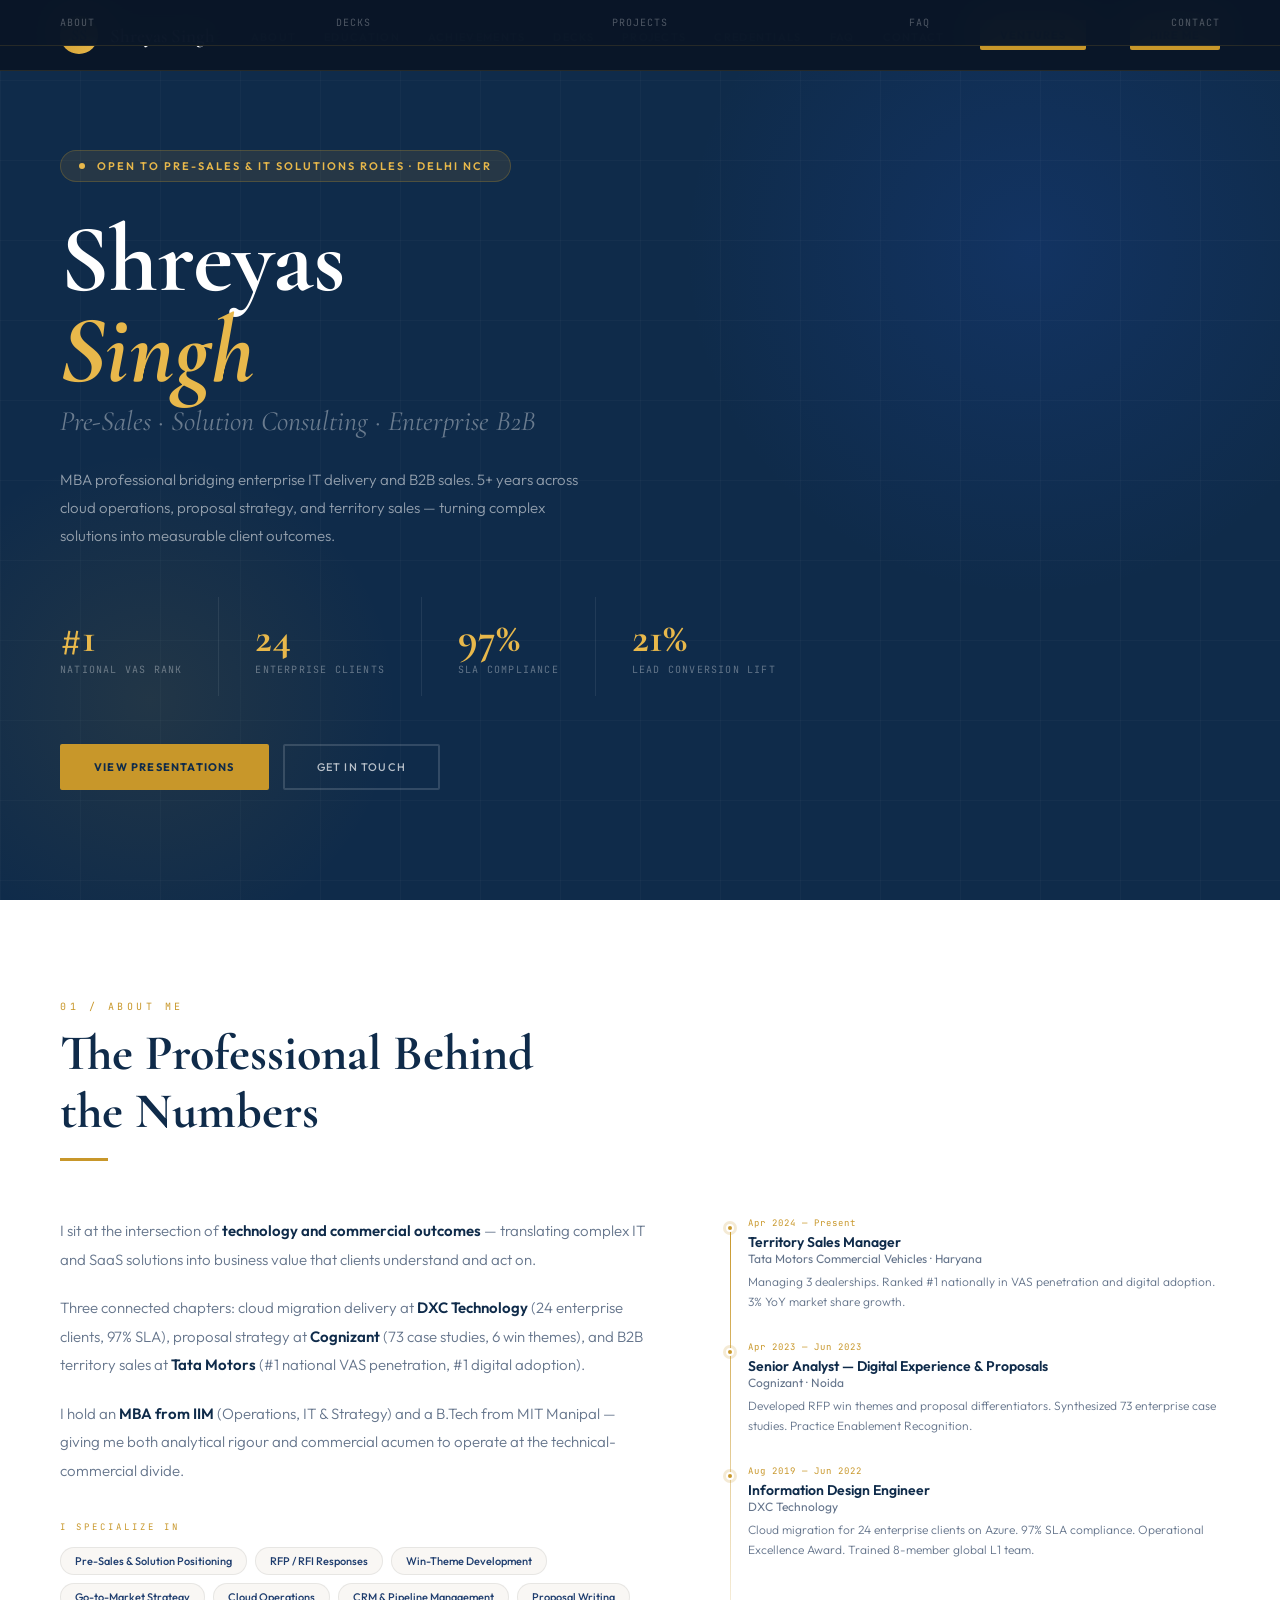
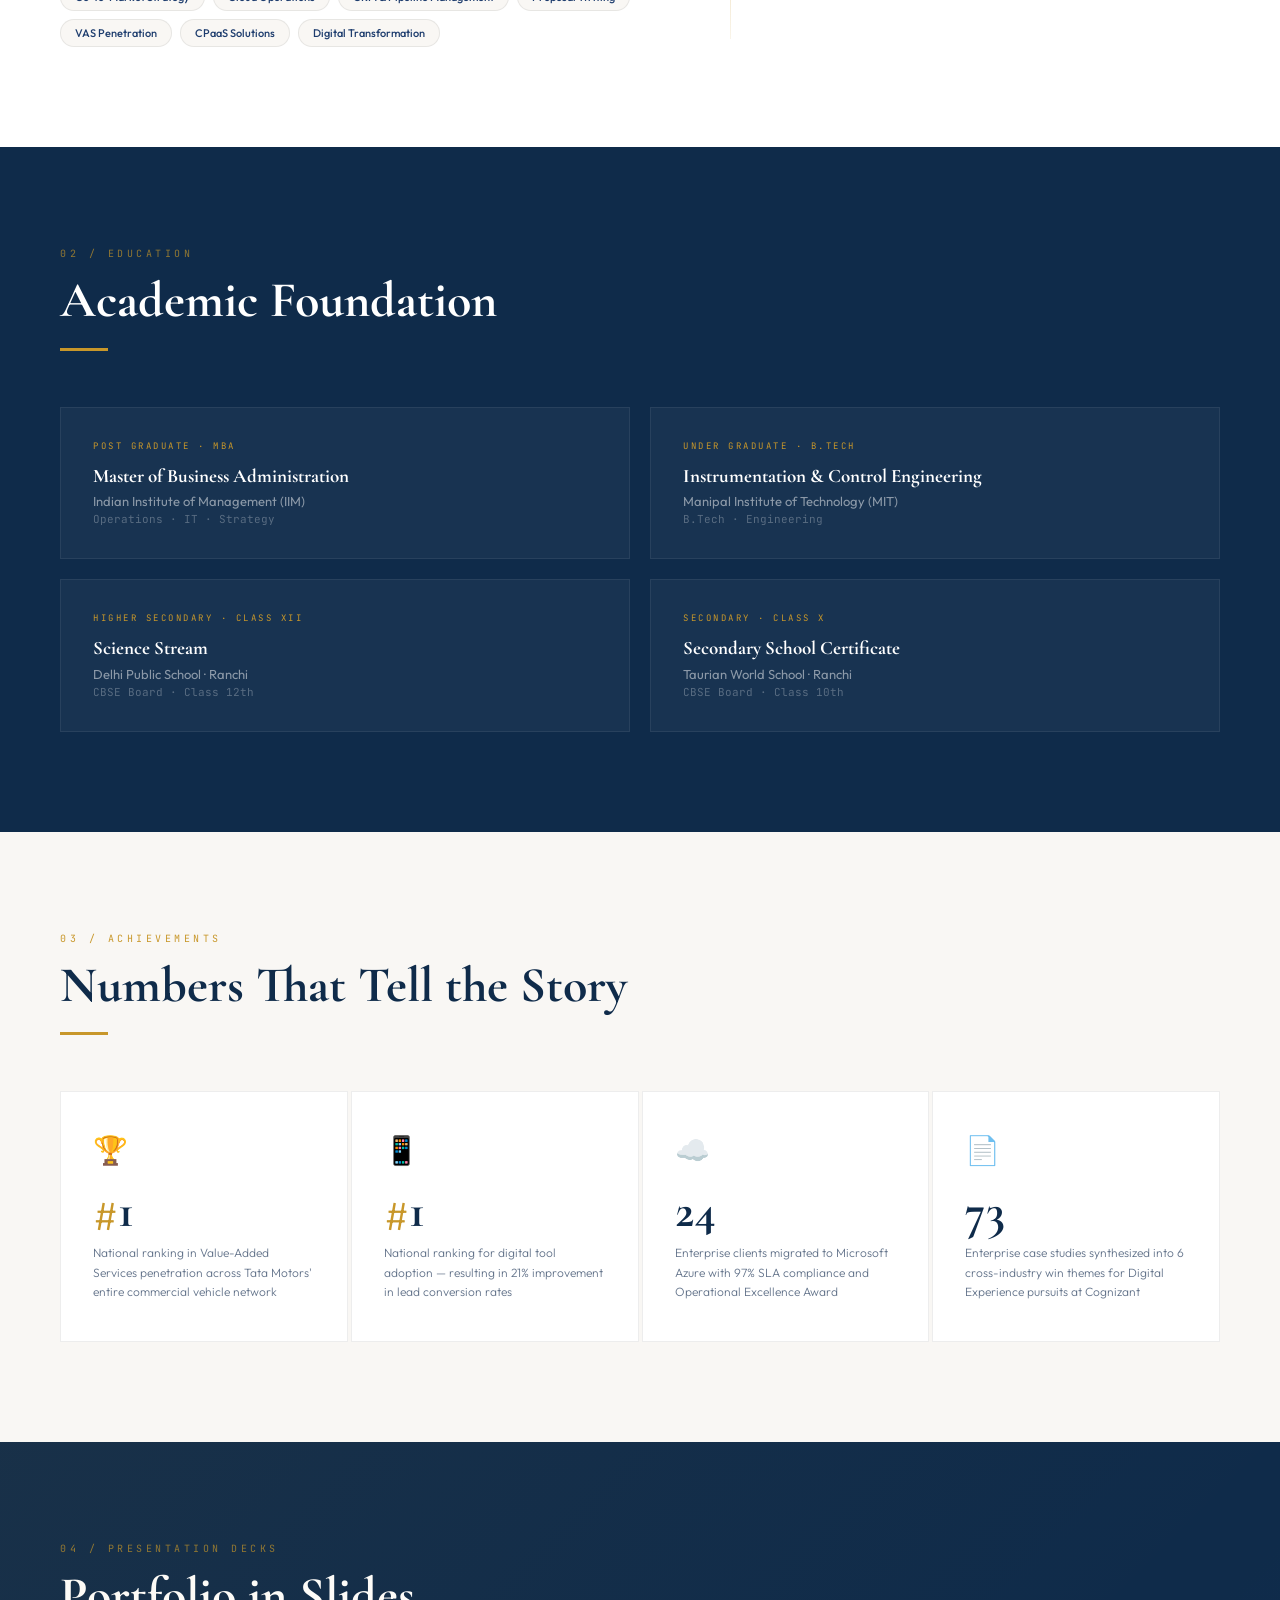
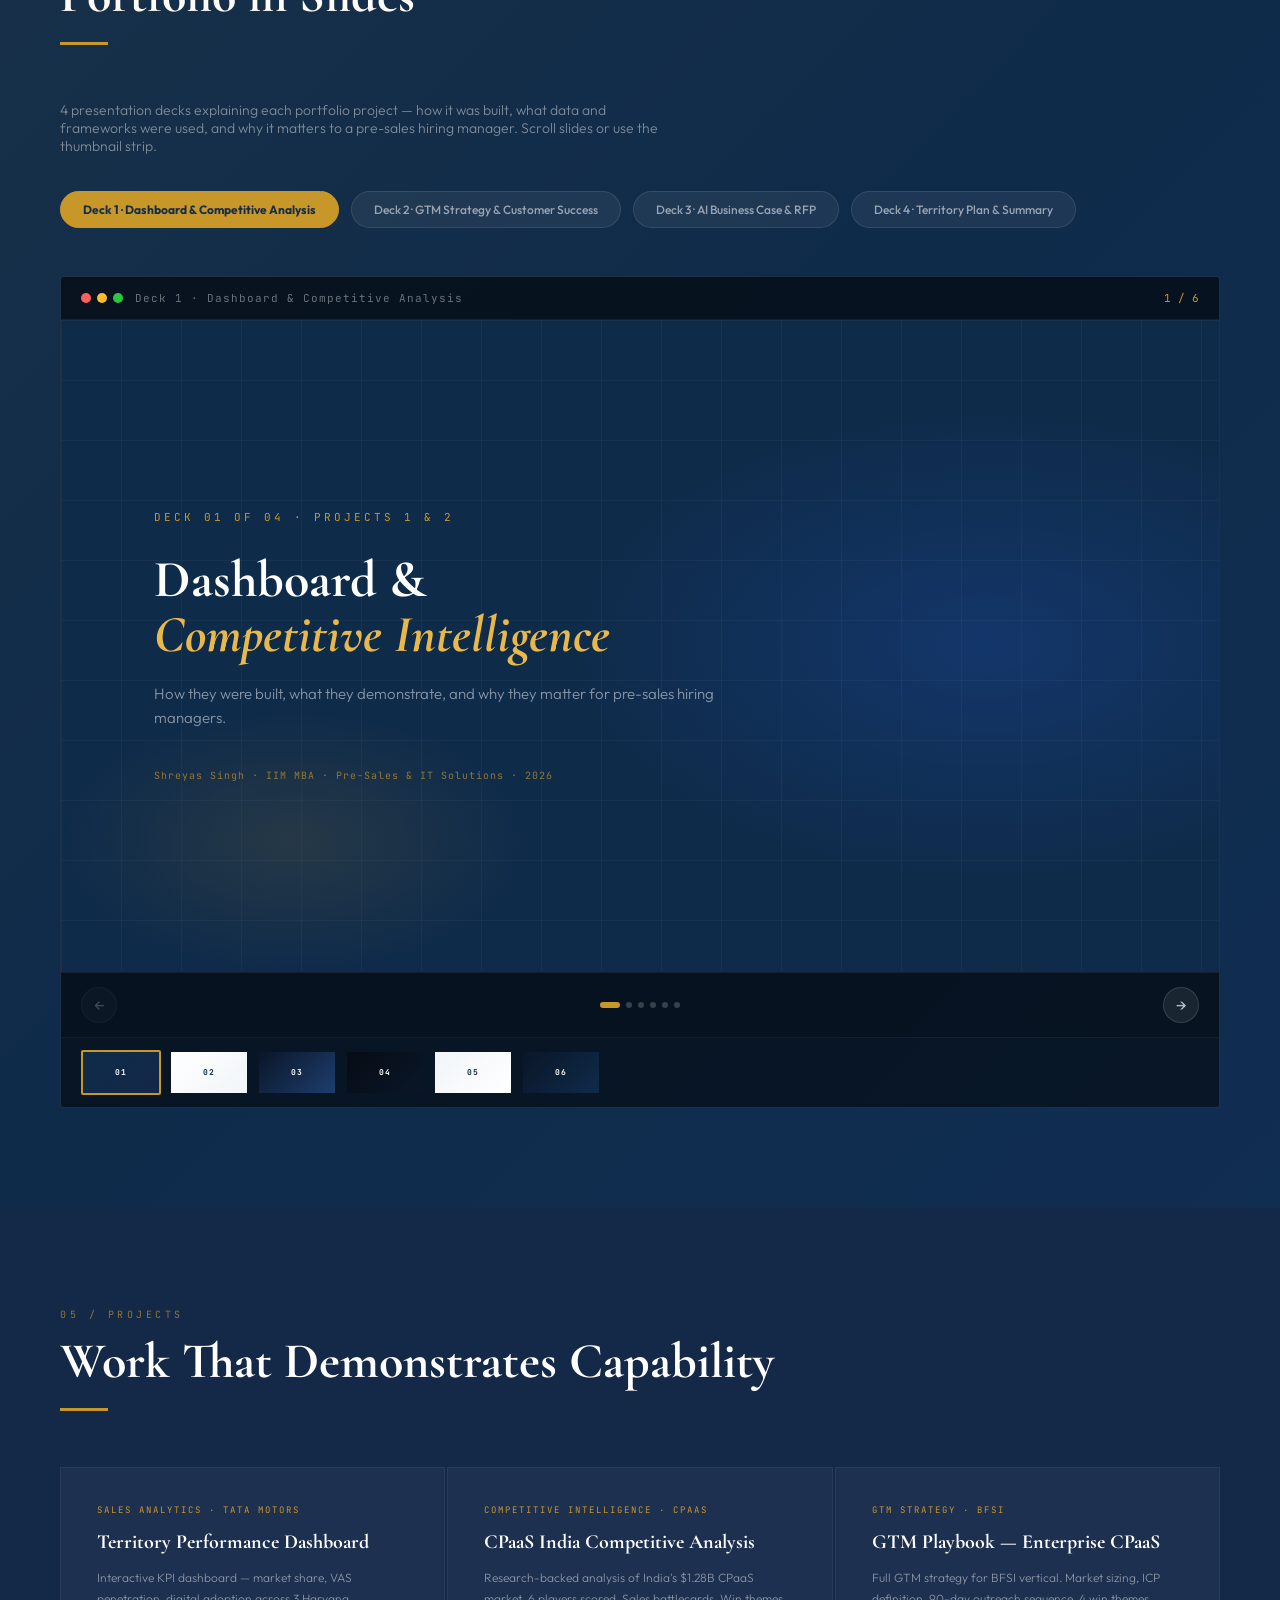
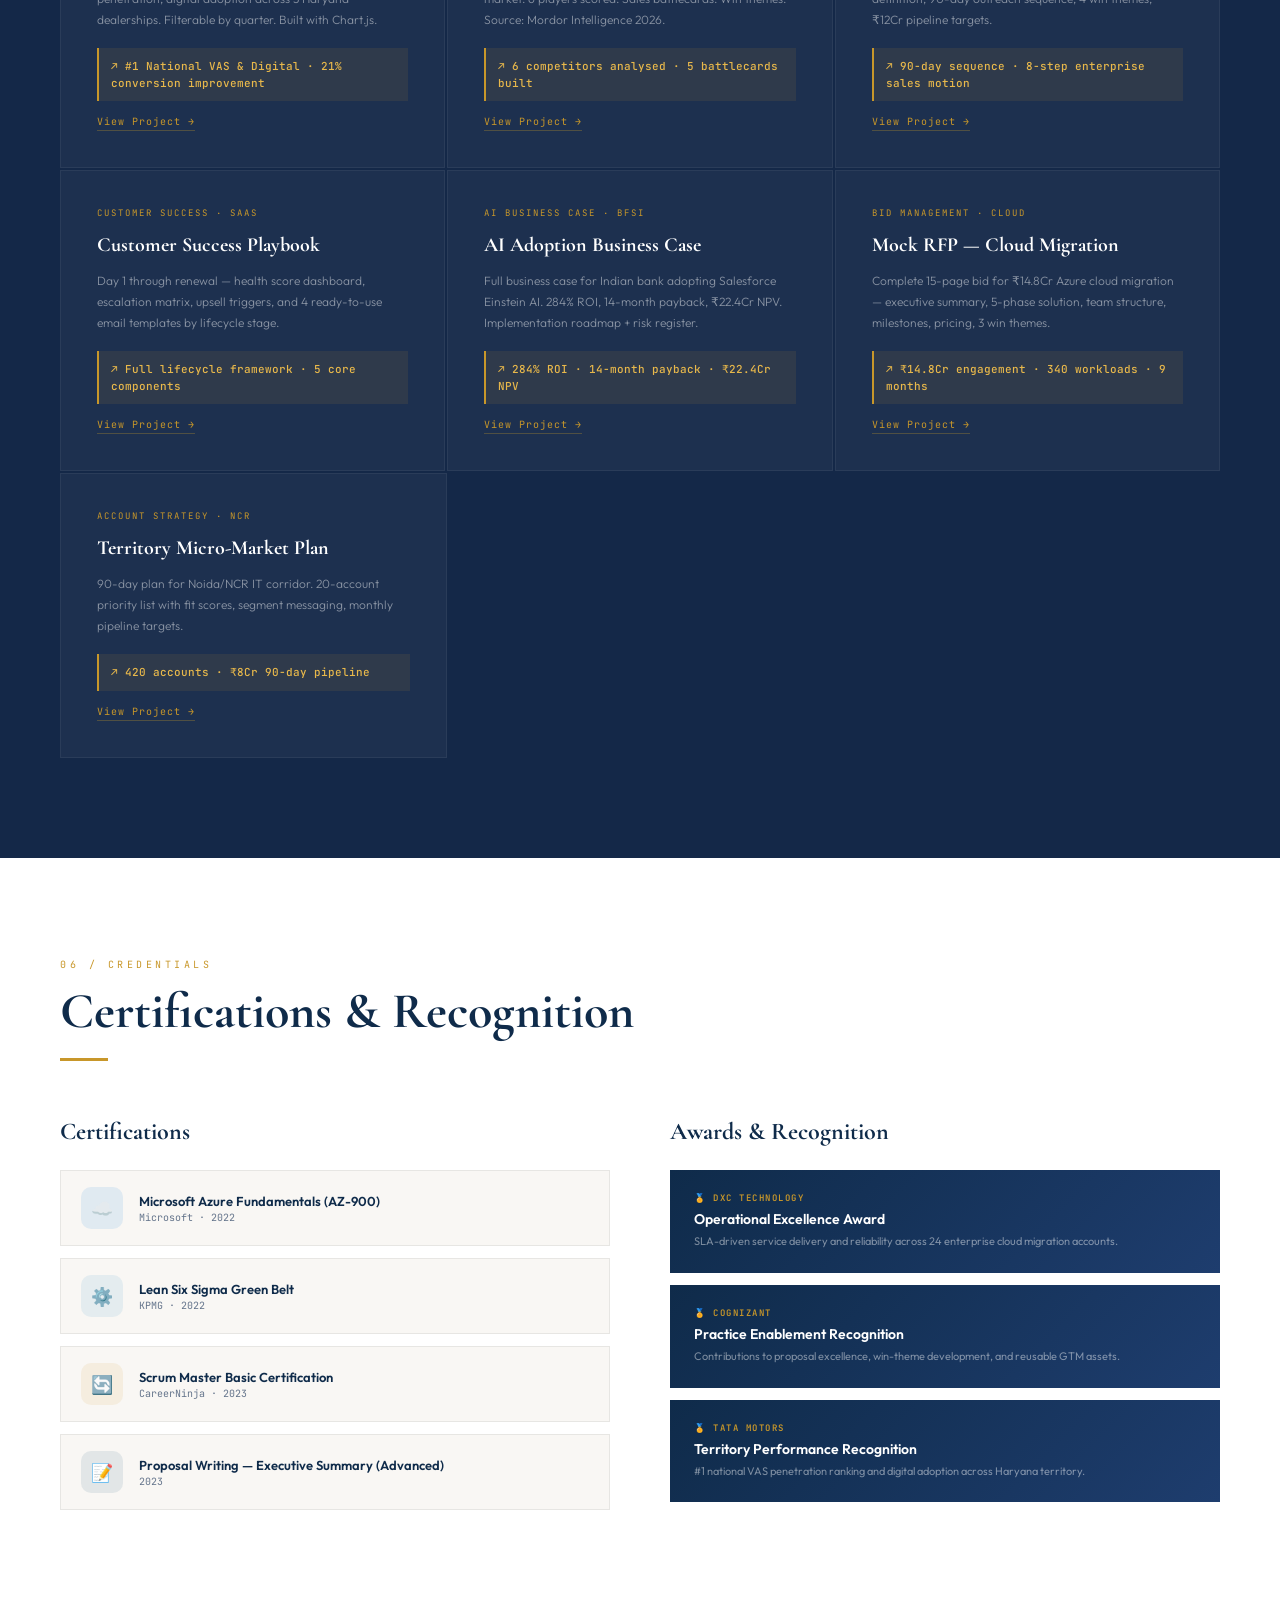
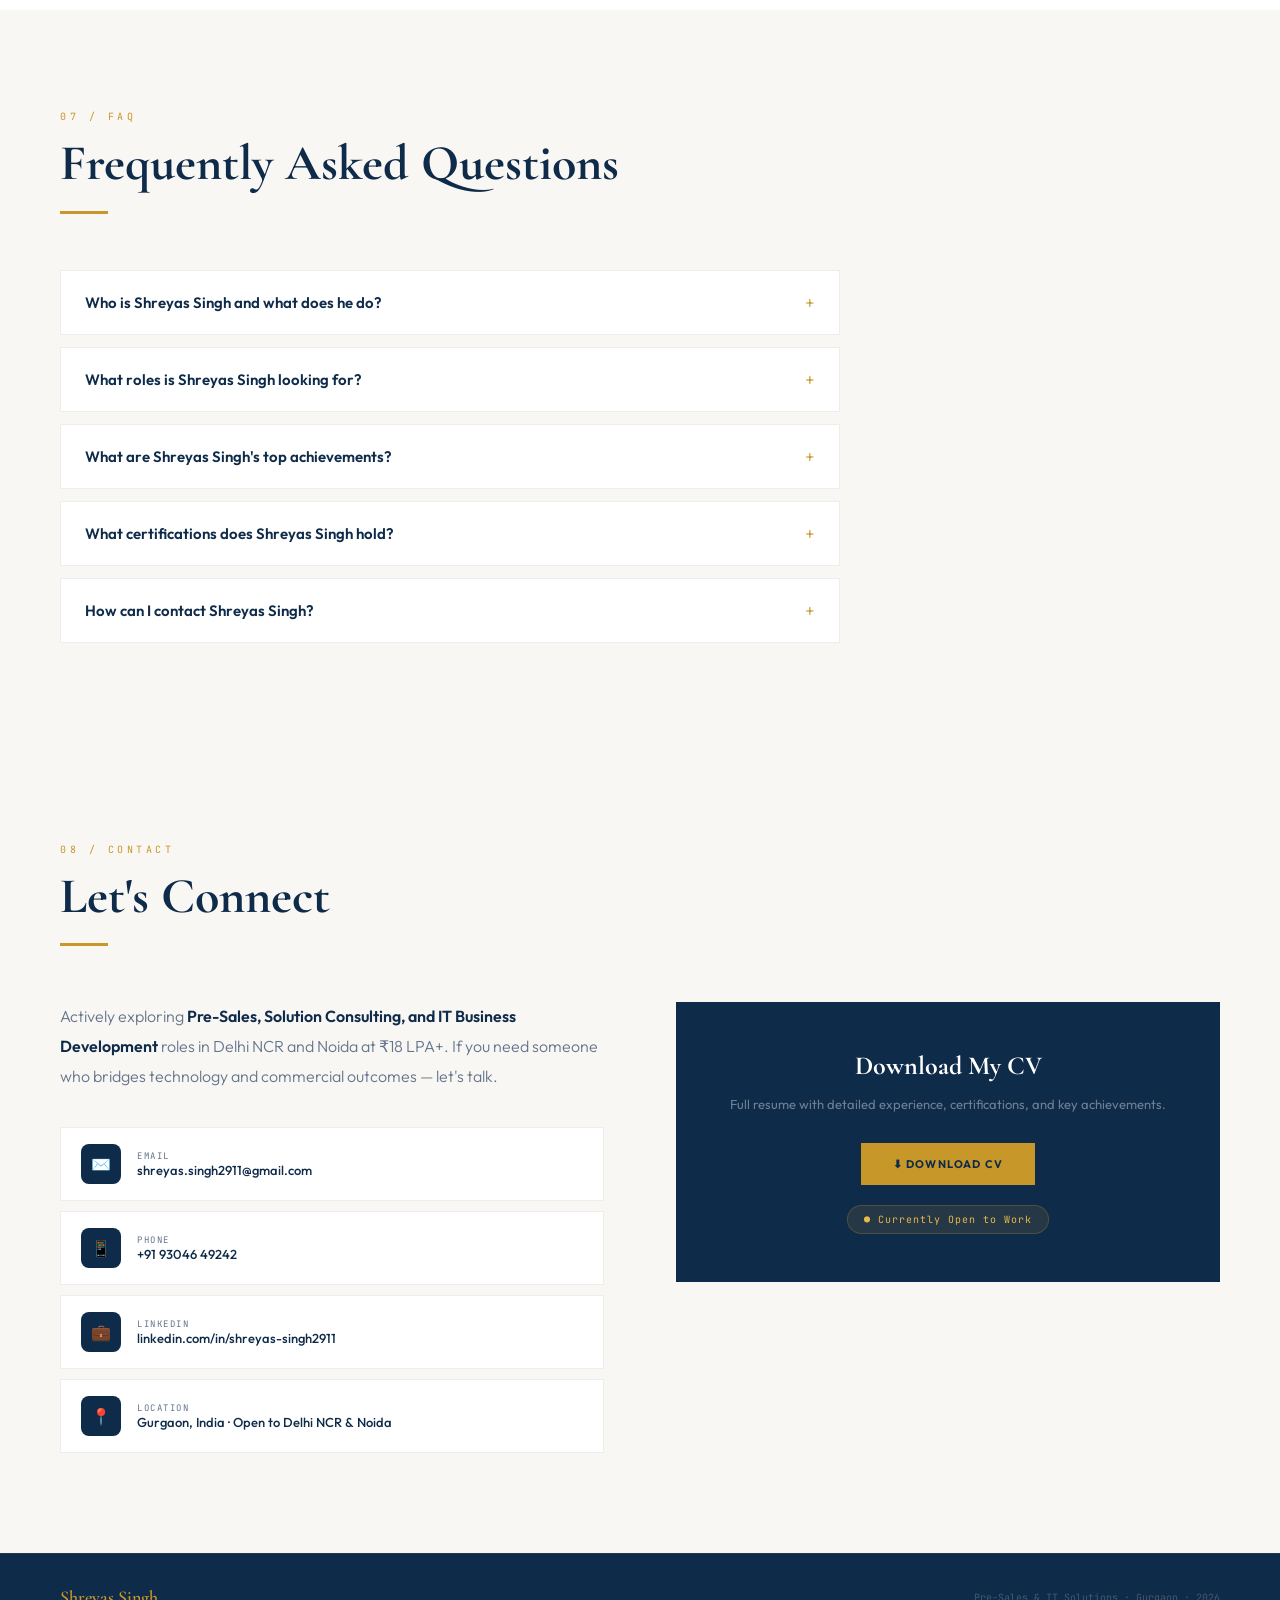
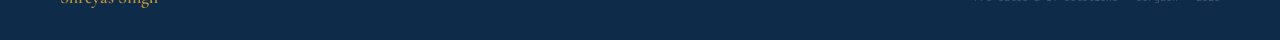
==== commit de424758: "ventures" ====
--- a/index.html
+++ b/index.html
@@ -1840,6 +1840,7 @@
         <li><a href="#faq">FAQ</a></li>
         <li><a href="#contact">Contact</a></li>
       </ul>
+      <a href="ventures.html" class="nav-cta" style="margin-right:8px;background:var(--gold);color:var(--navy);">Ventures</a>
       <a href="#contact" class="nav-cta">Hire Me</a>
     </nav>
 
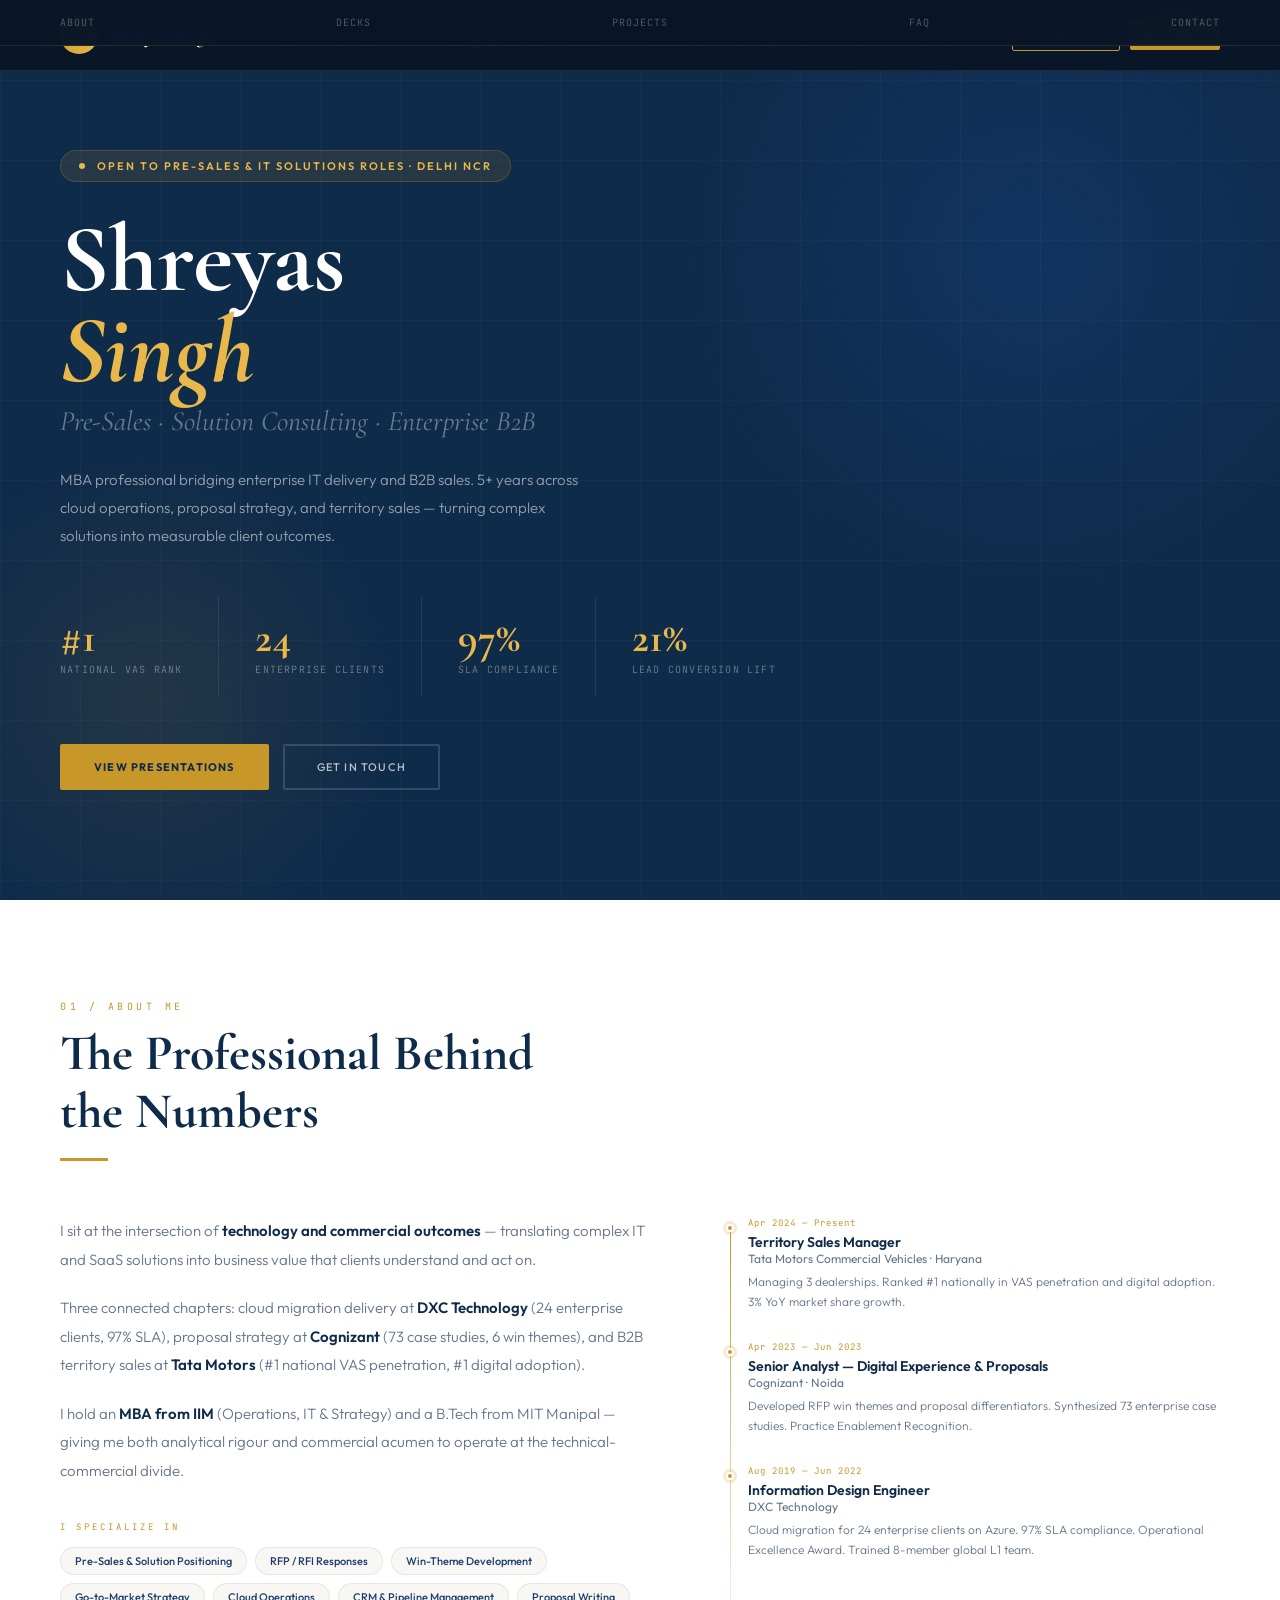
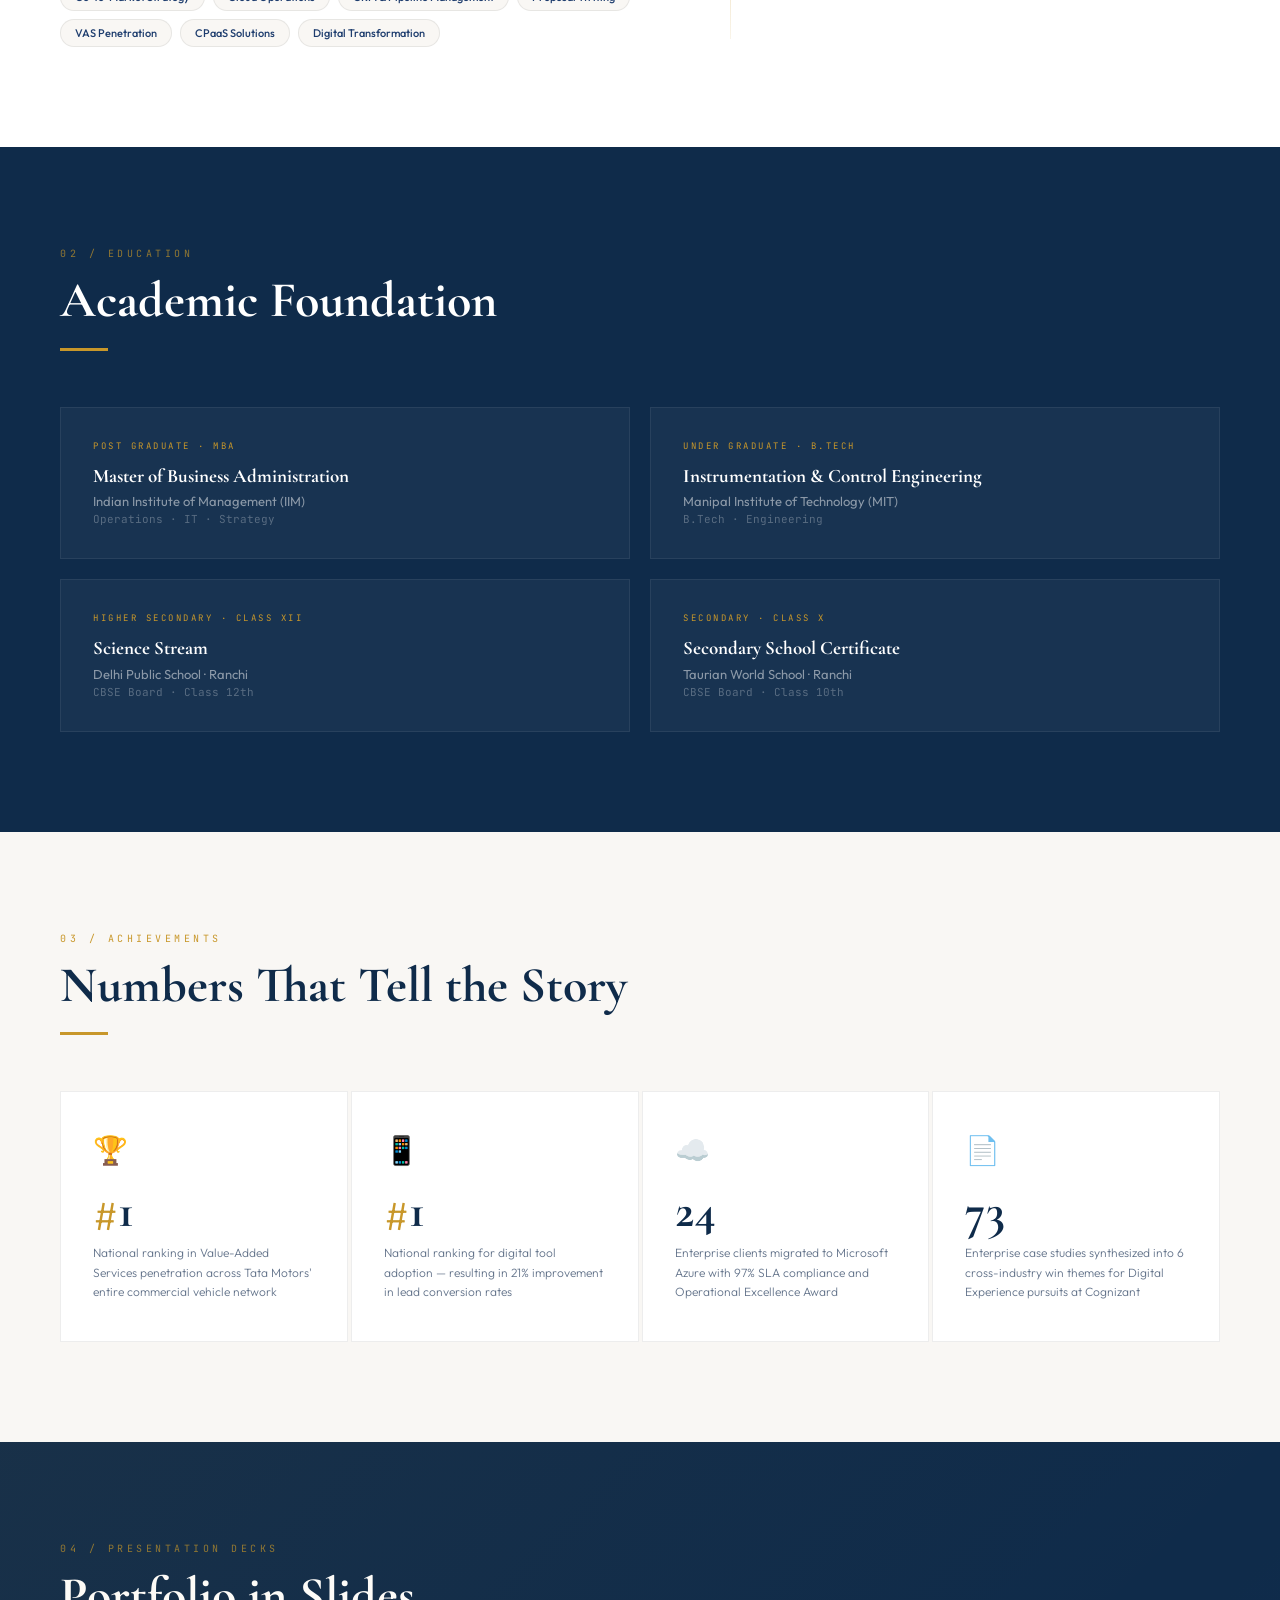
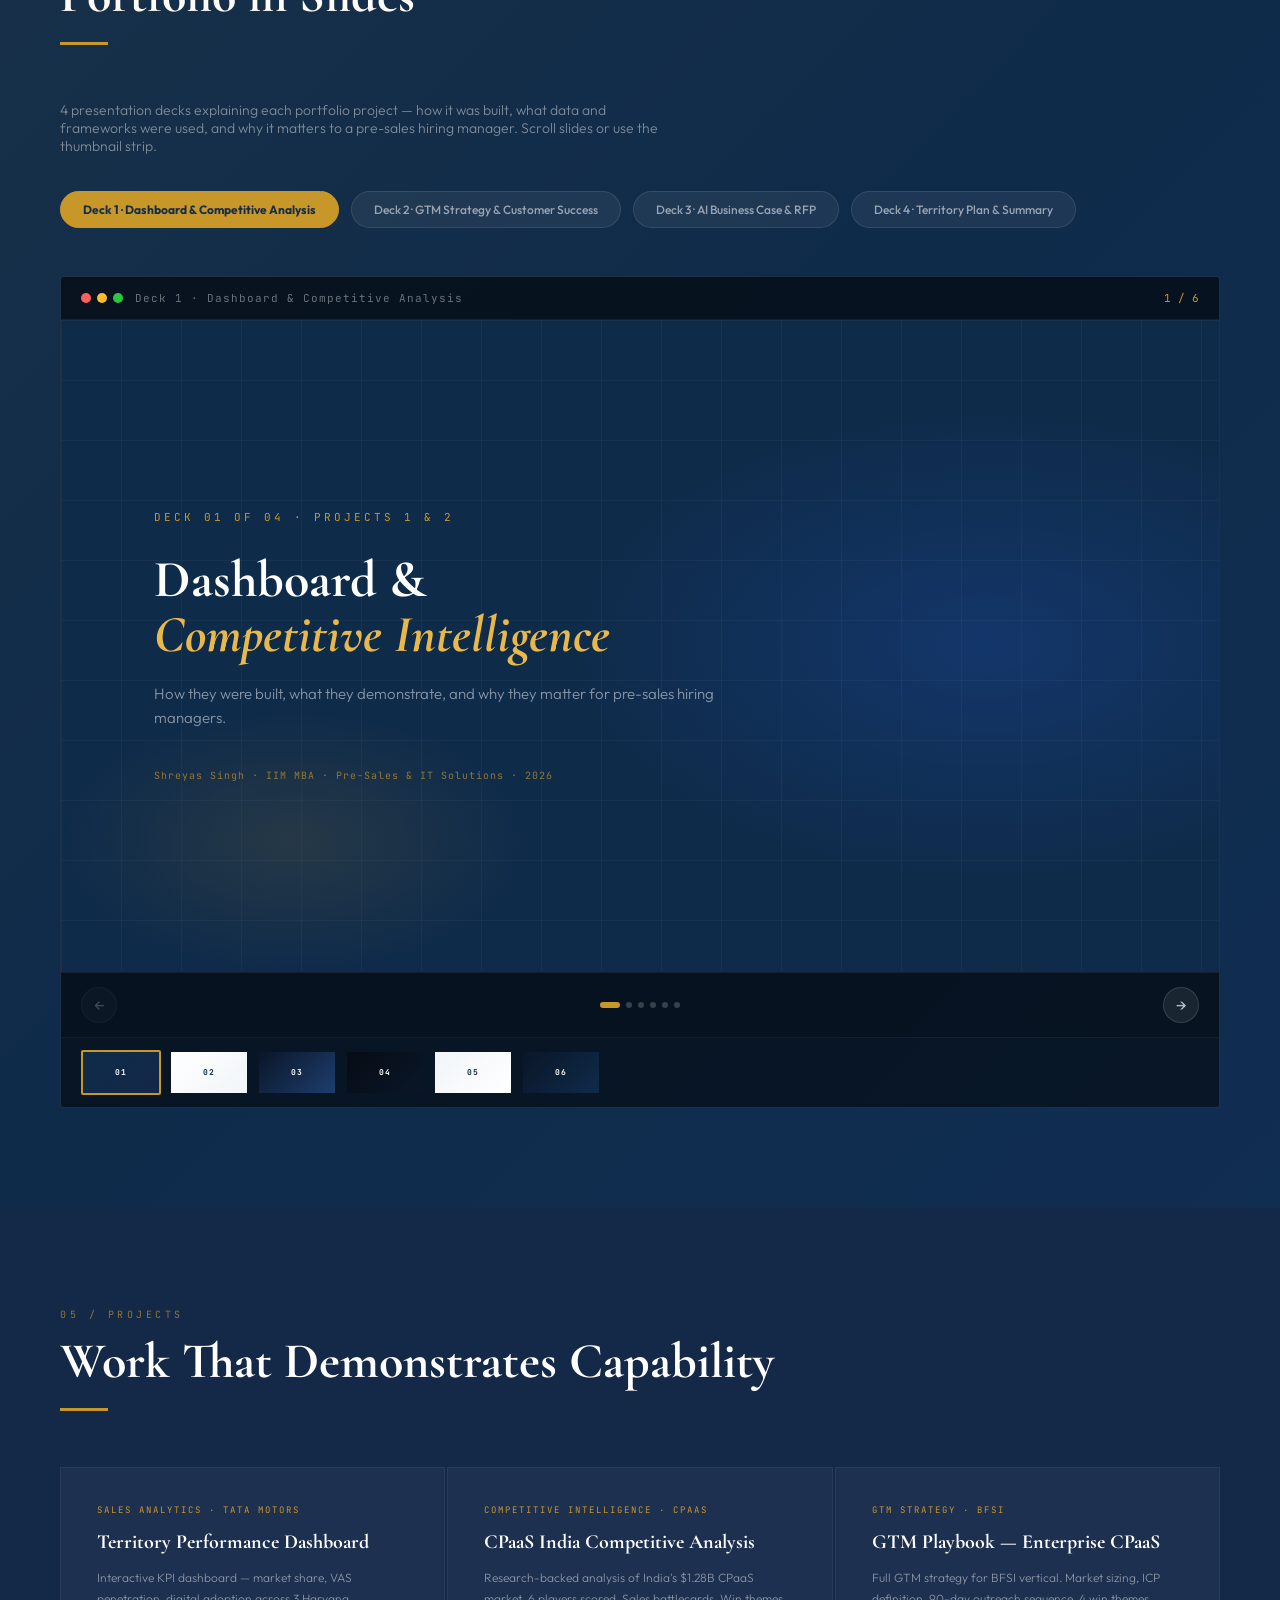
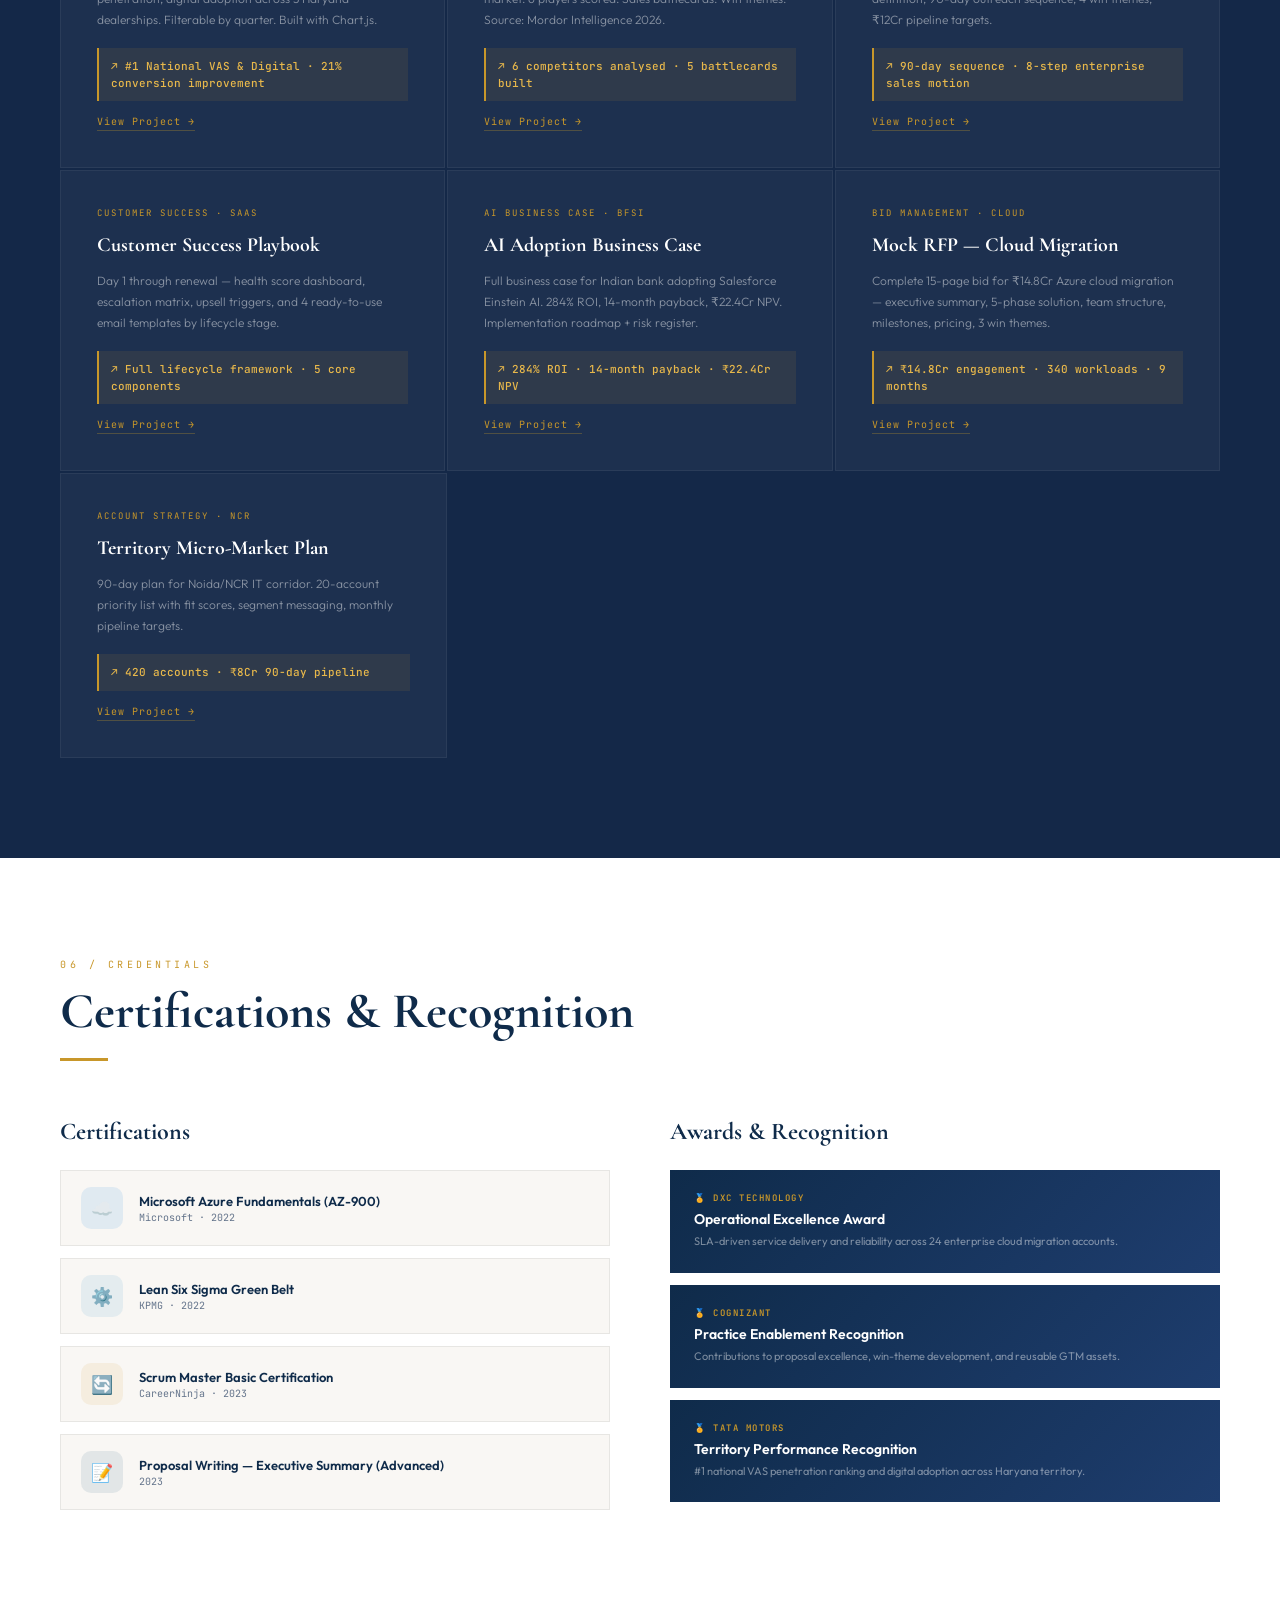
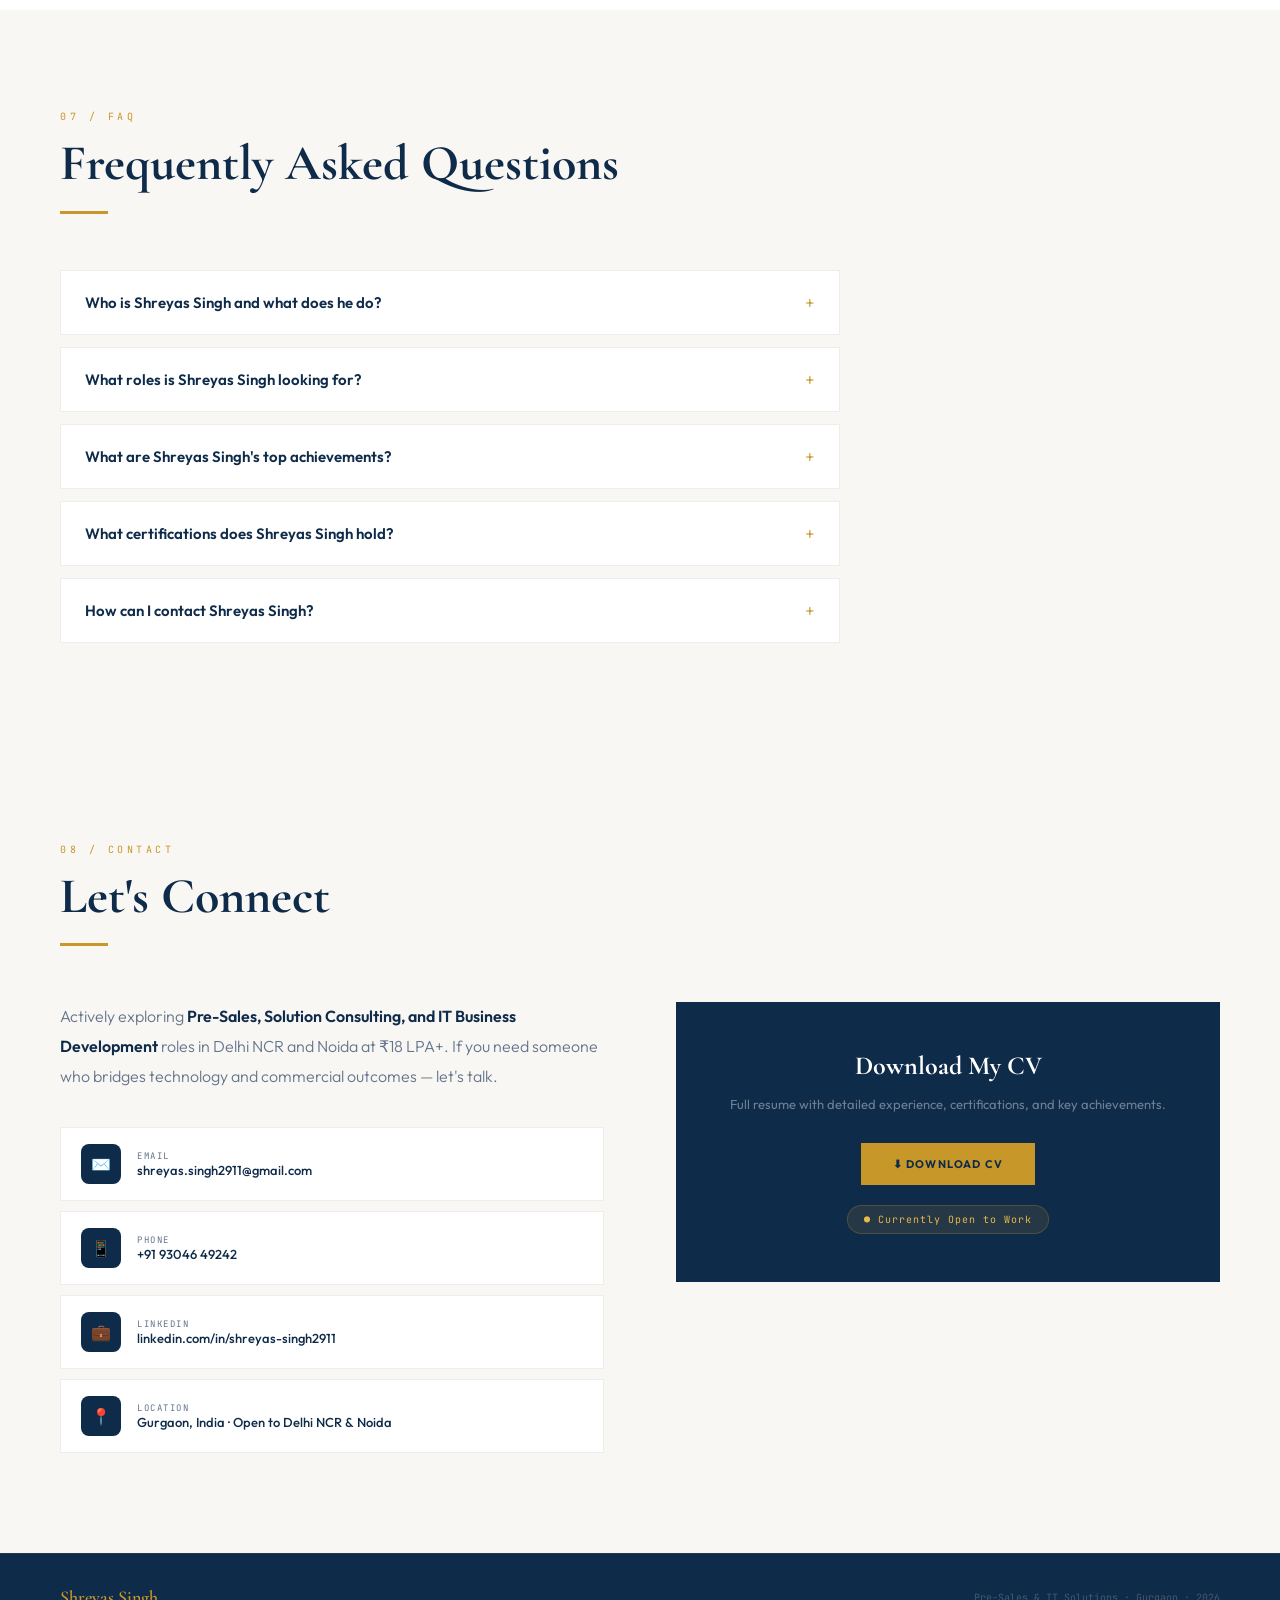
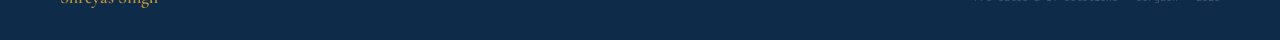
==== commit 631d045f: "check" ====
--- a/index.html
+++ b/index.html
@@ -188,6 +188,23 @@
       .nav-cta:hover {
         background: var(--gold-l);
       }
+      .nav-ventures {
+        background: transparent;
+        color: var(--gold);
+        padding: 8px 20px;
+        font-size: 11px;
+        font-weight: 700;
+        letter-spacing: 1px;
+        text-transform: uppercase;
+        text-decoration: none;
+        border-radius: 2px;
+        border: 1px solid var(--gold);
+        transition: all 0.2s;
+      }
+      .nav-ventures:hover {
+        background: var(--gold);
+        color: var(--navy);
+      }
 
       /* ══ HERO ══ */
       .hero {
@@ -1840,8 +1857,10 @@
         <li><a href="#faq">FAQ</a></li>
         <li><a href="#contact">Contact</a></li>
       </ul>
-      <a href="ventures.html" class="nav-cta" style="margin-right:8px;background:var(--gold);color:var(--navy);">Ventures</a>
-      <a href="#contact" class="nav-cta">Hire Me</a>
+      <div style="display:flex;align-items:center;gap:10px;">
+        <a href="ventures.html" class="nav-ventures">Ventures</a>
+        <a href="#contact" class="nav-cta">Hire Me</a>
+      </div>
     </nav>
 
     <!-- HERO -->
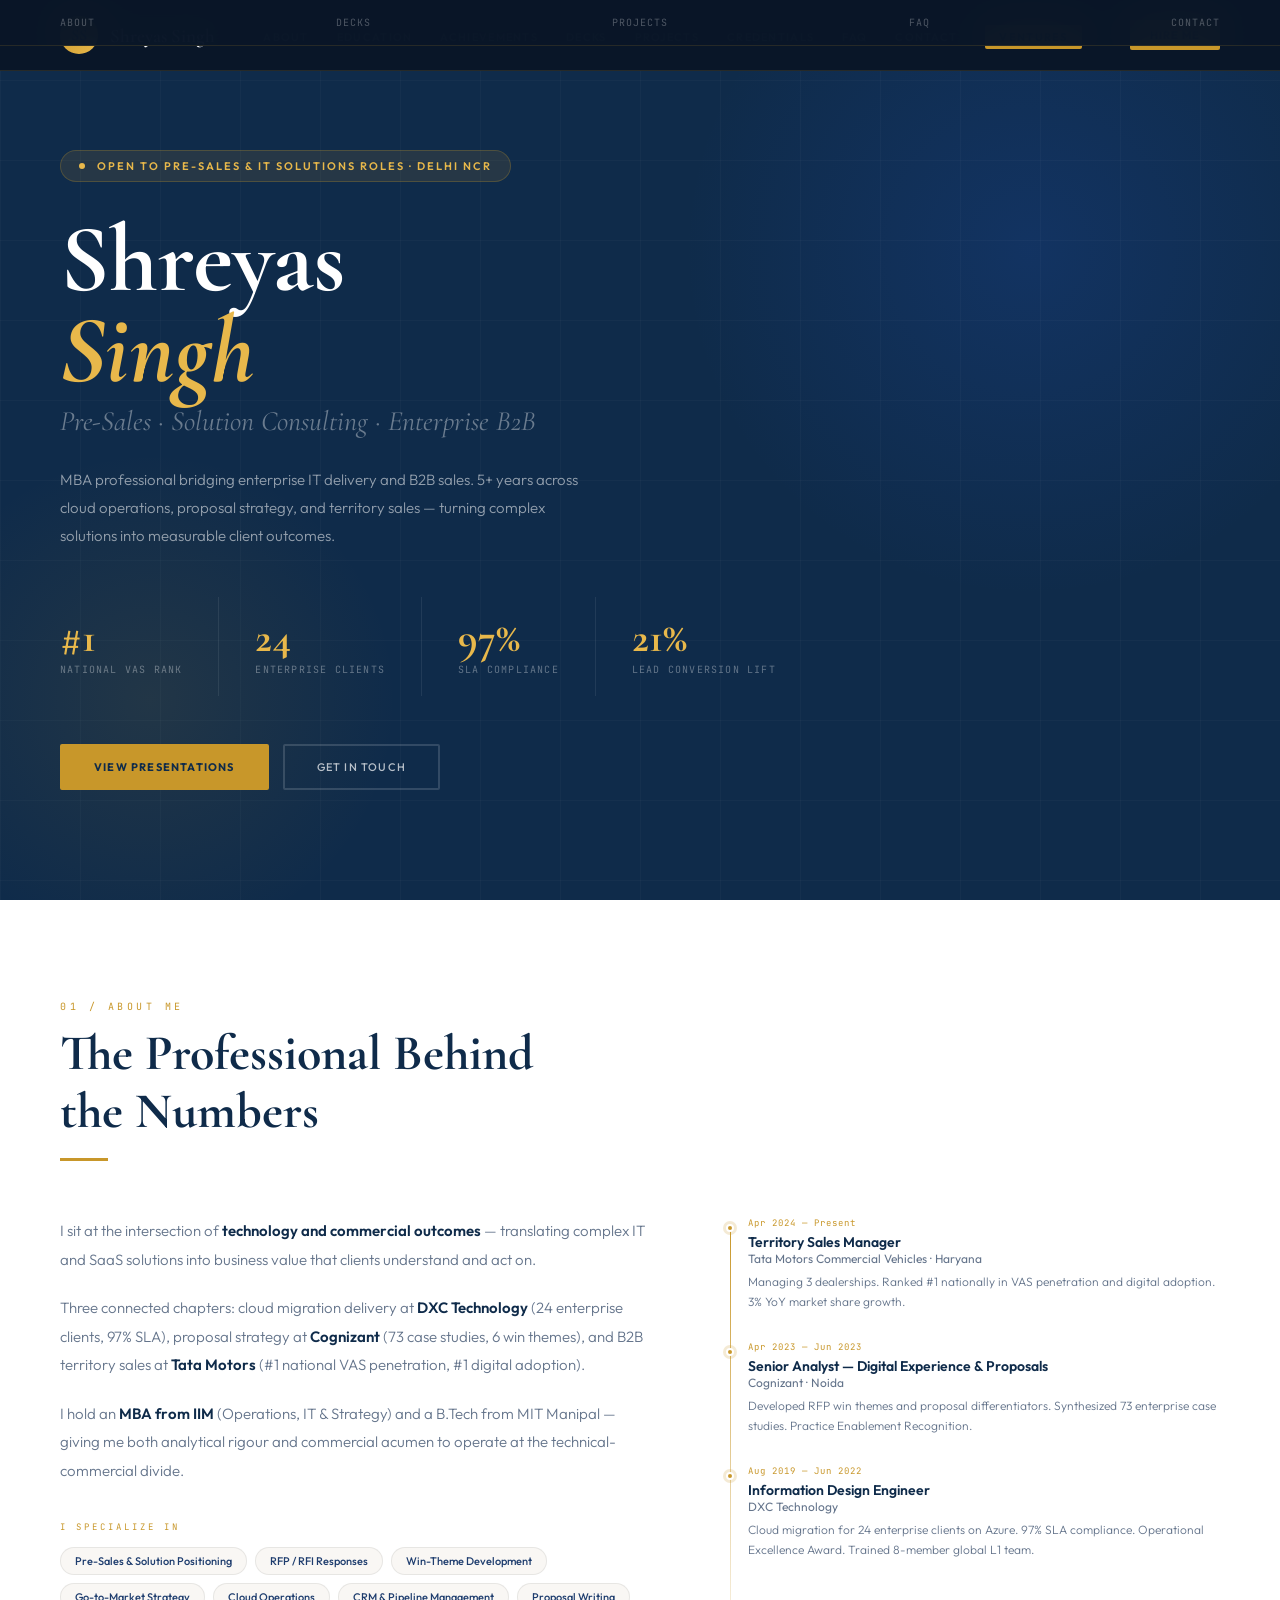
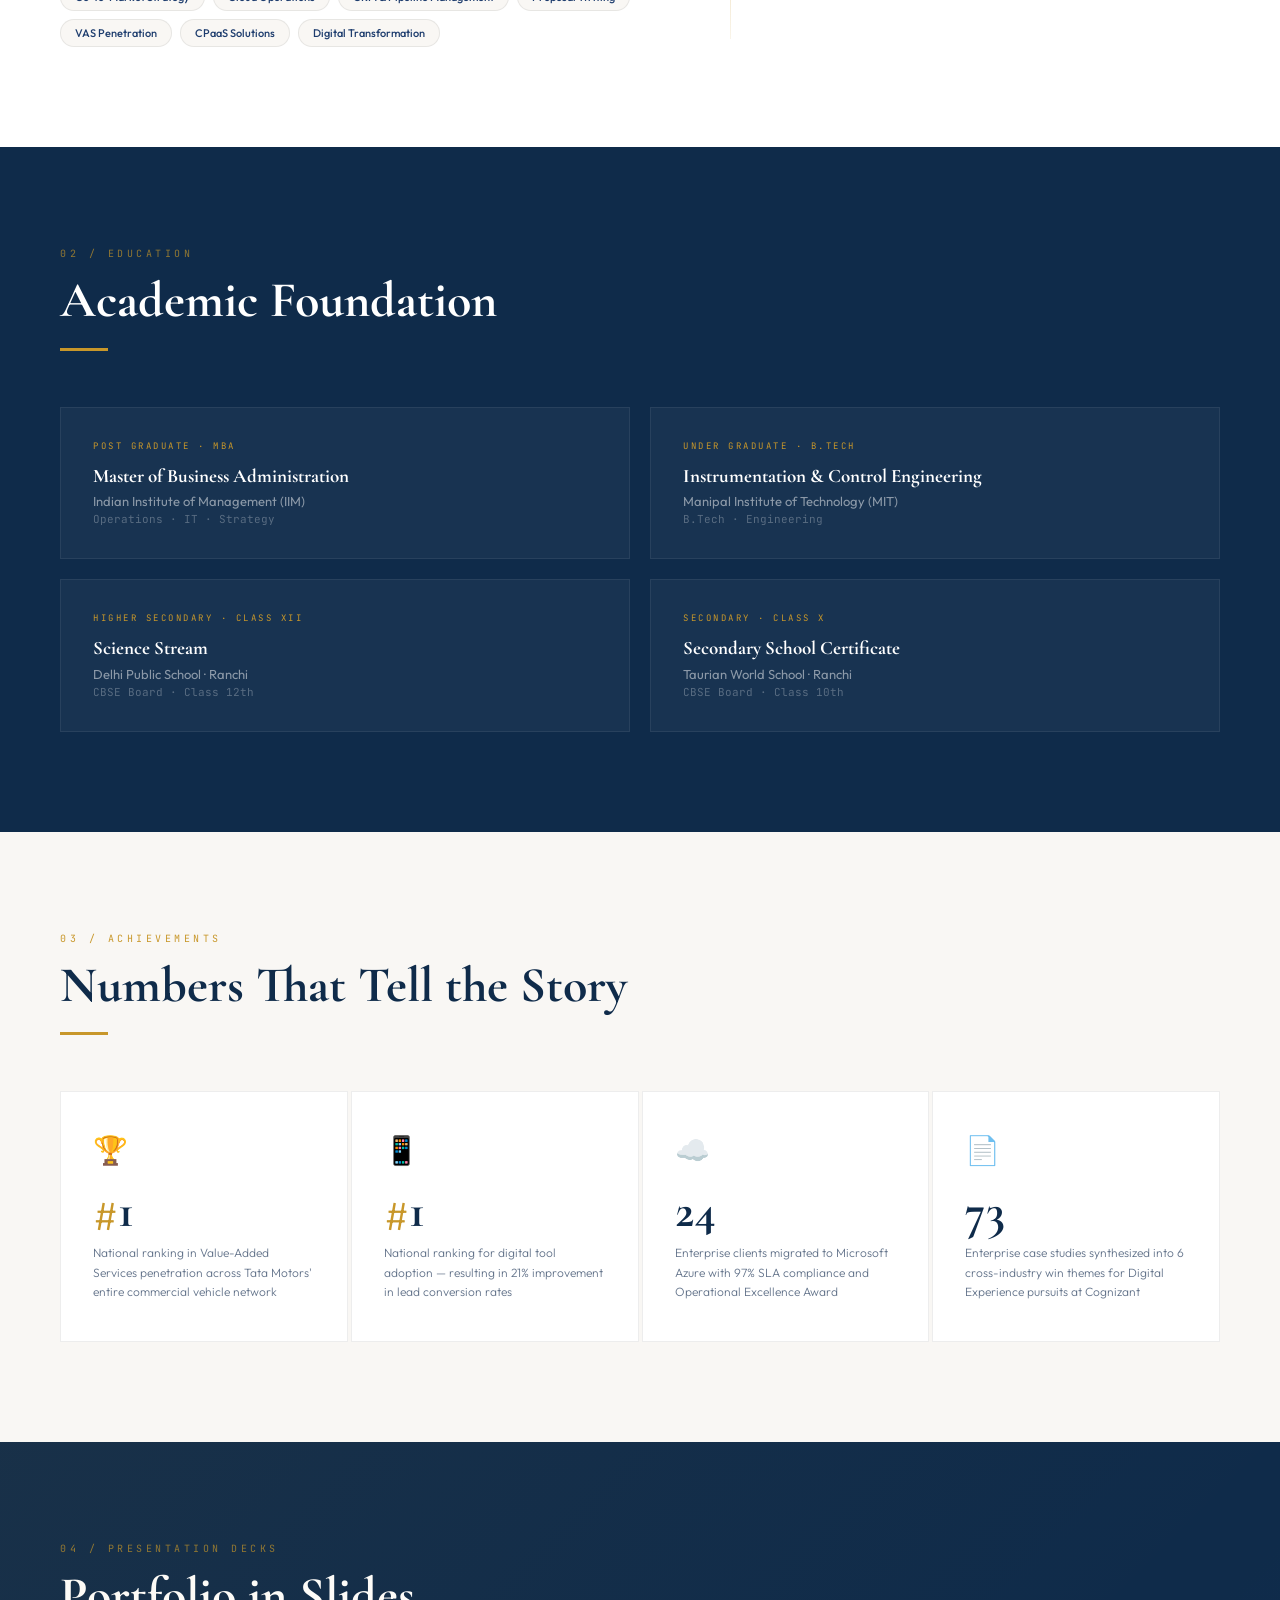
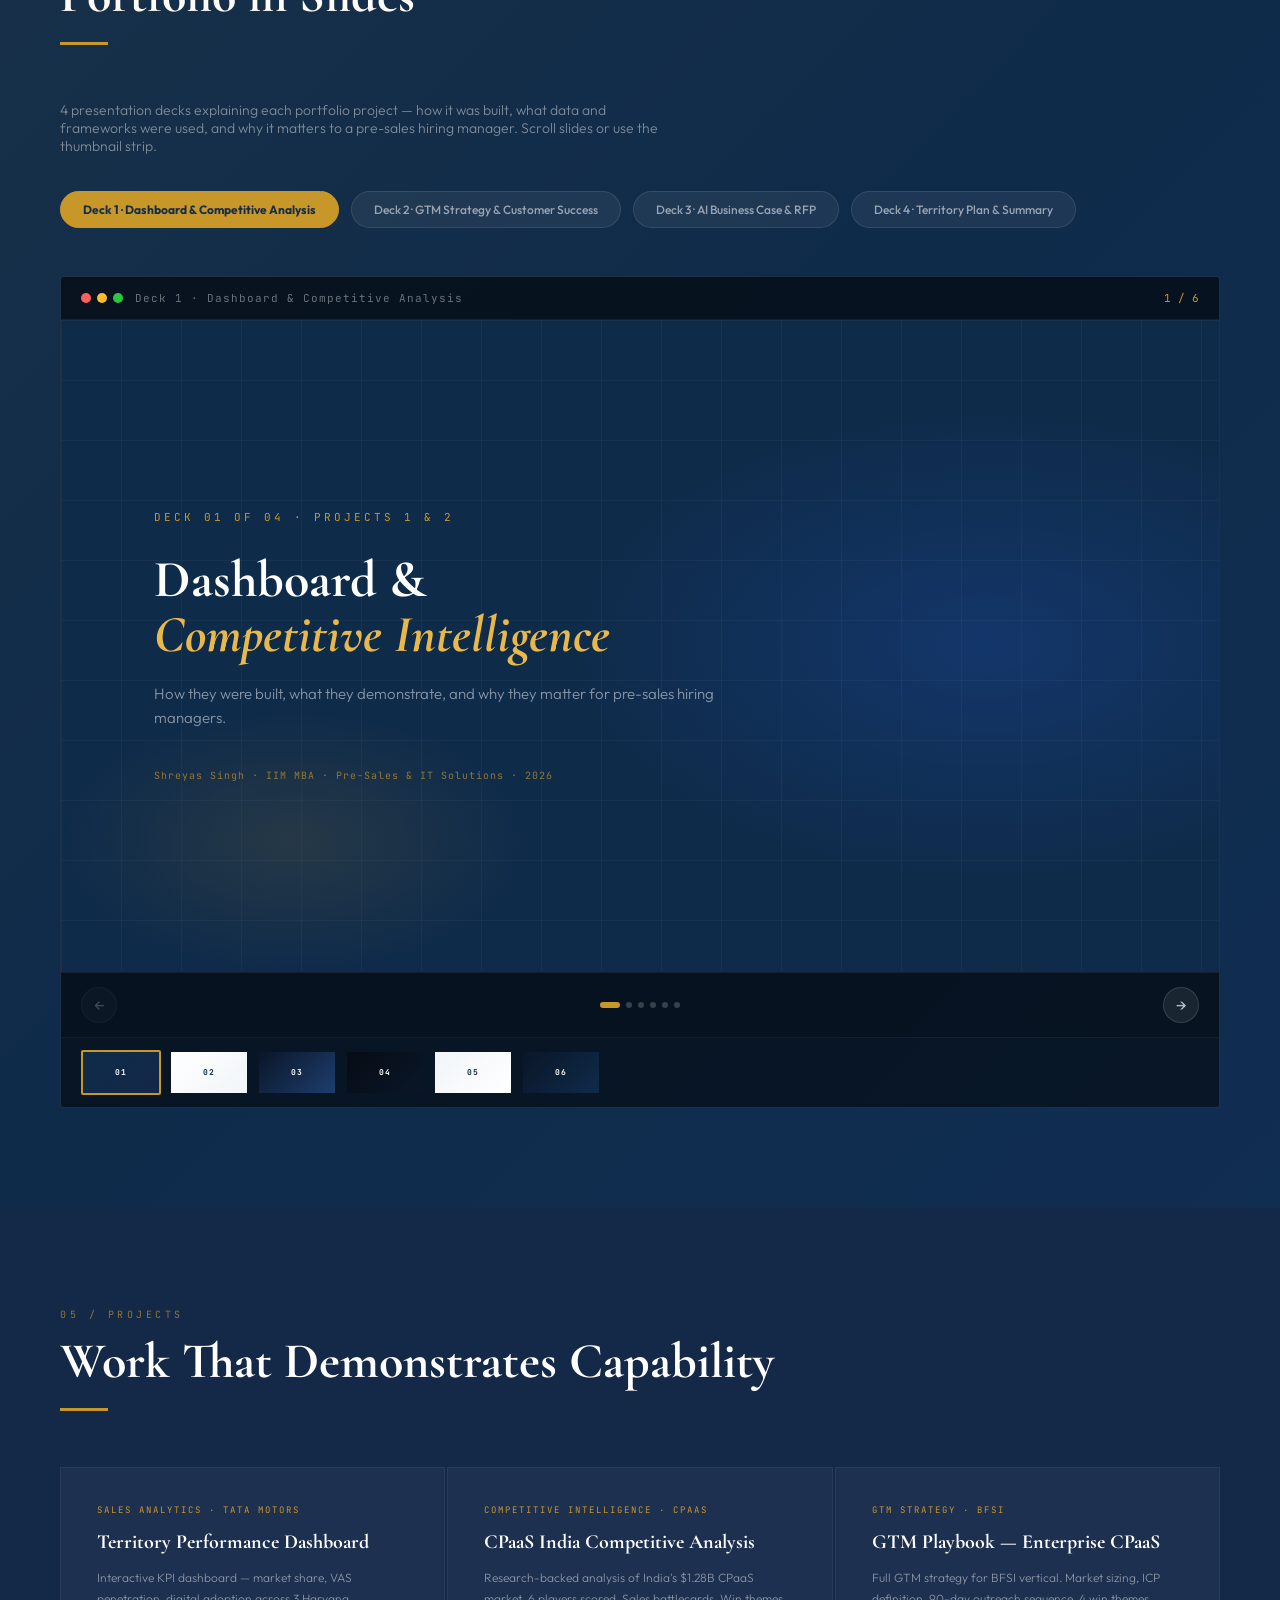
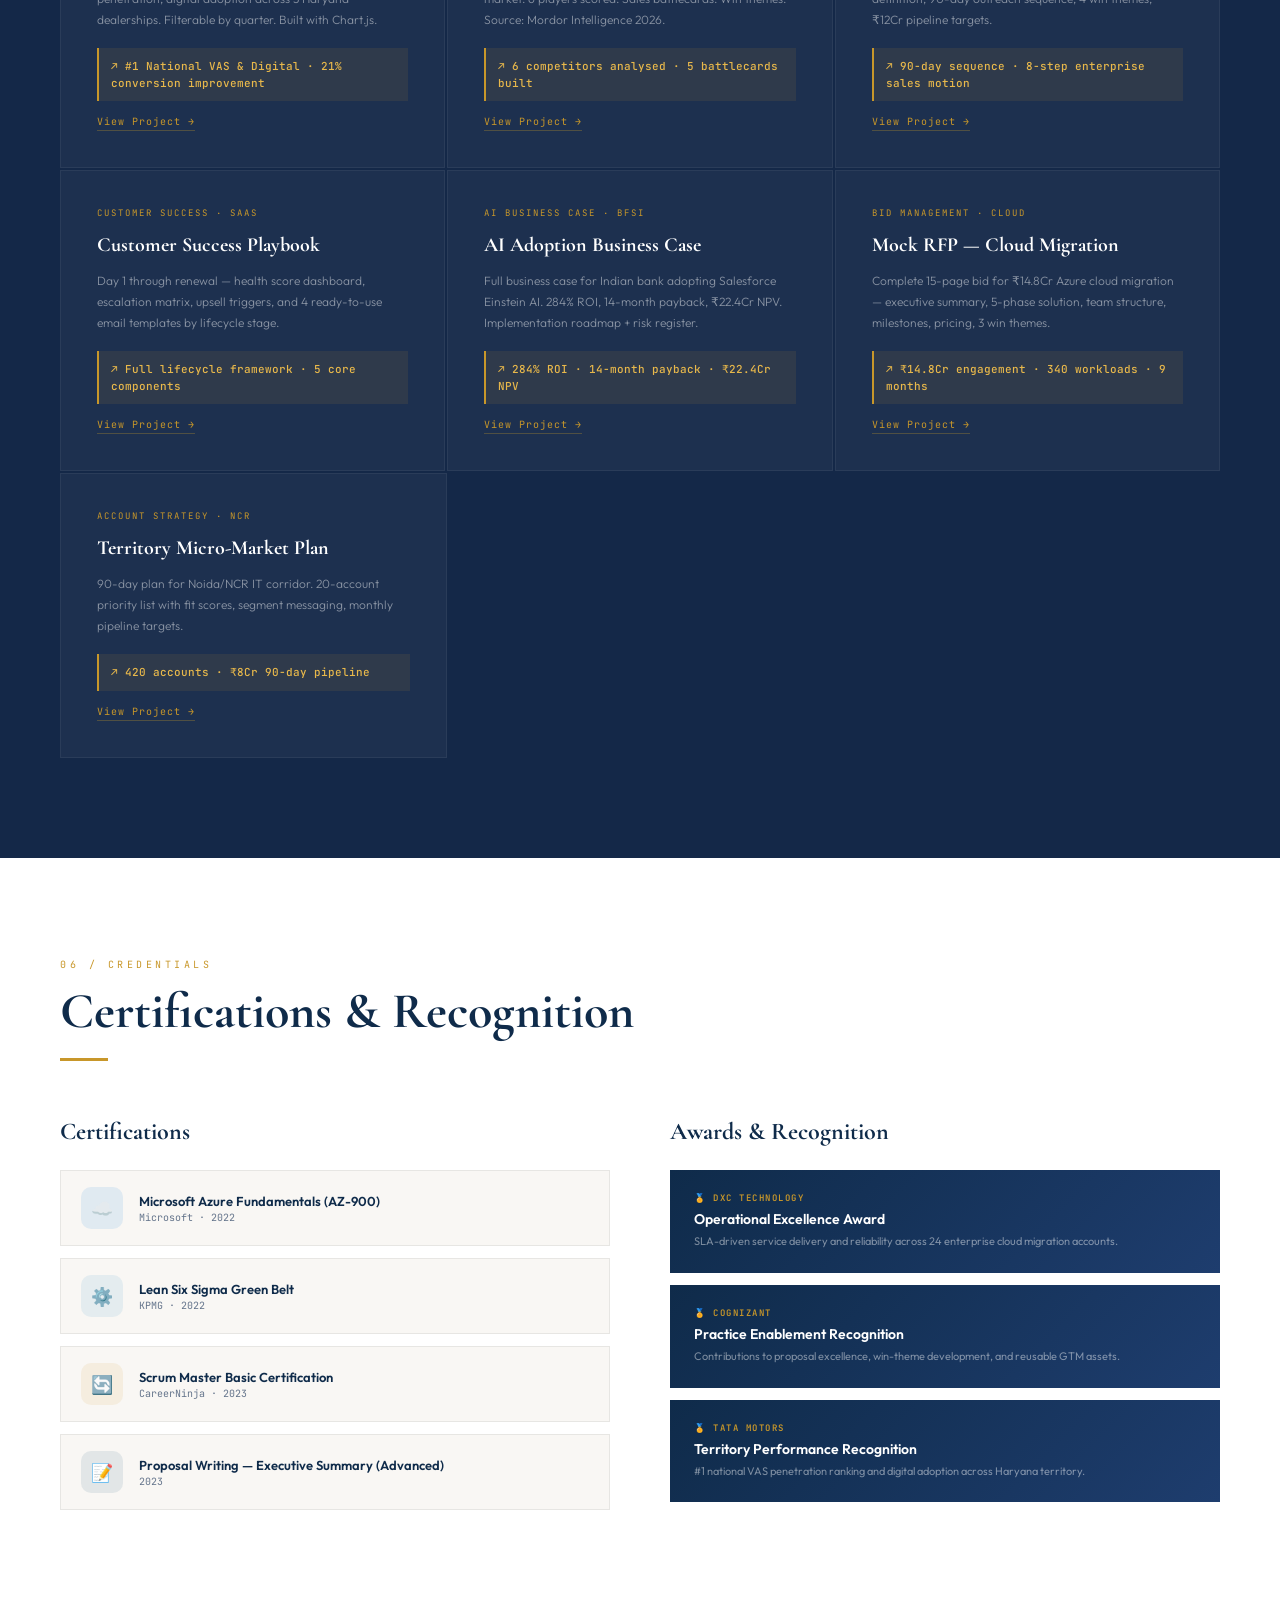
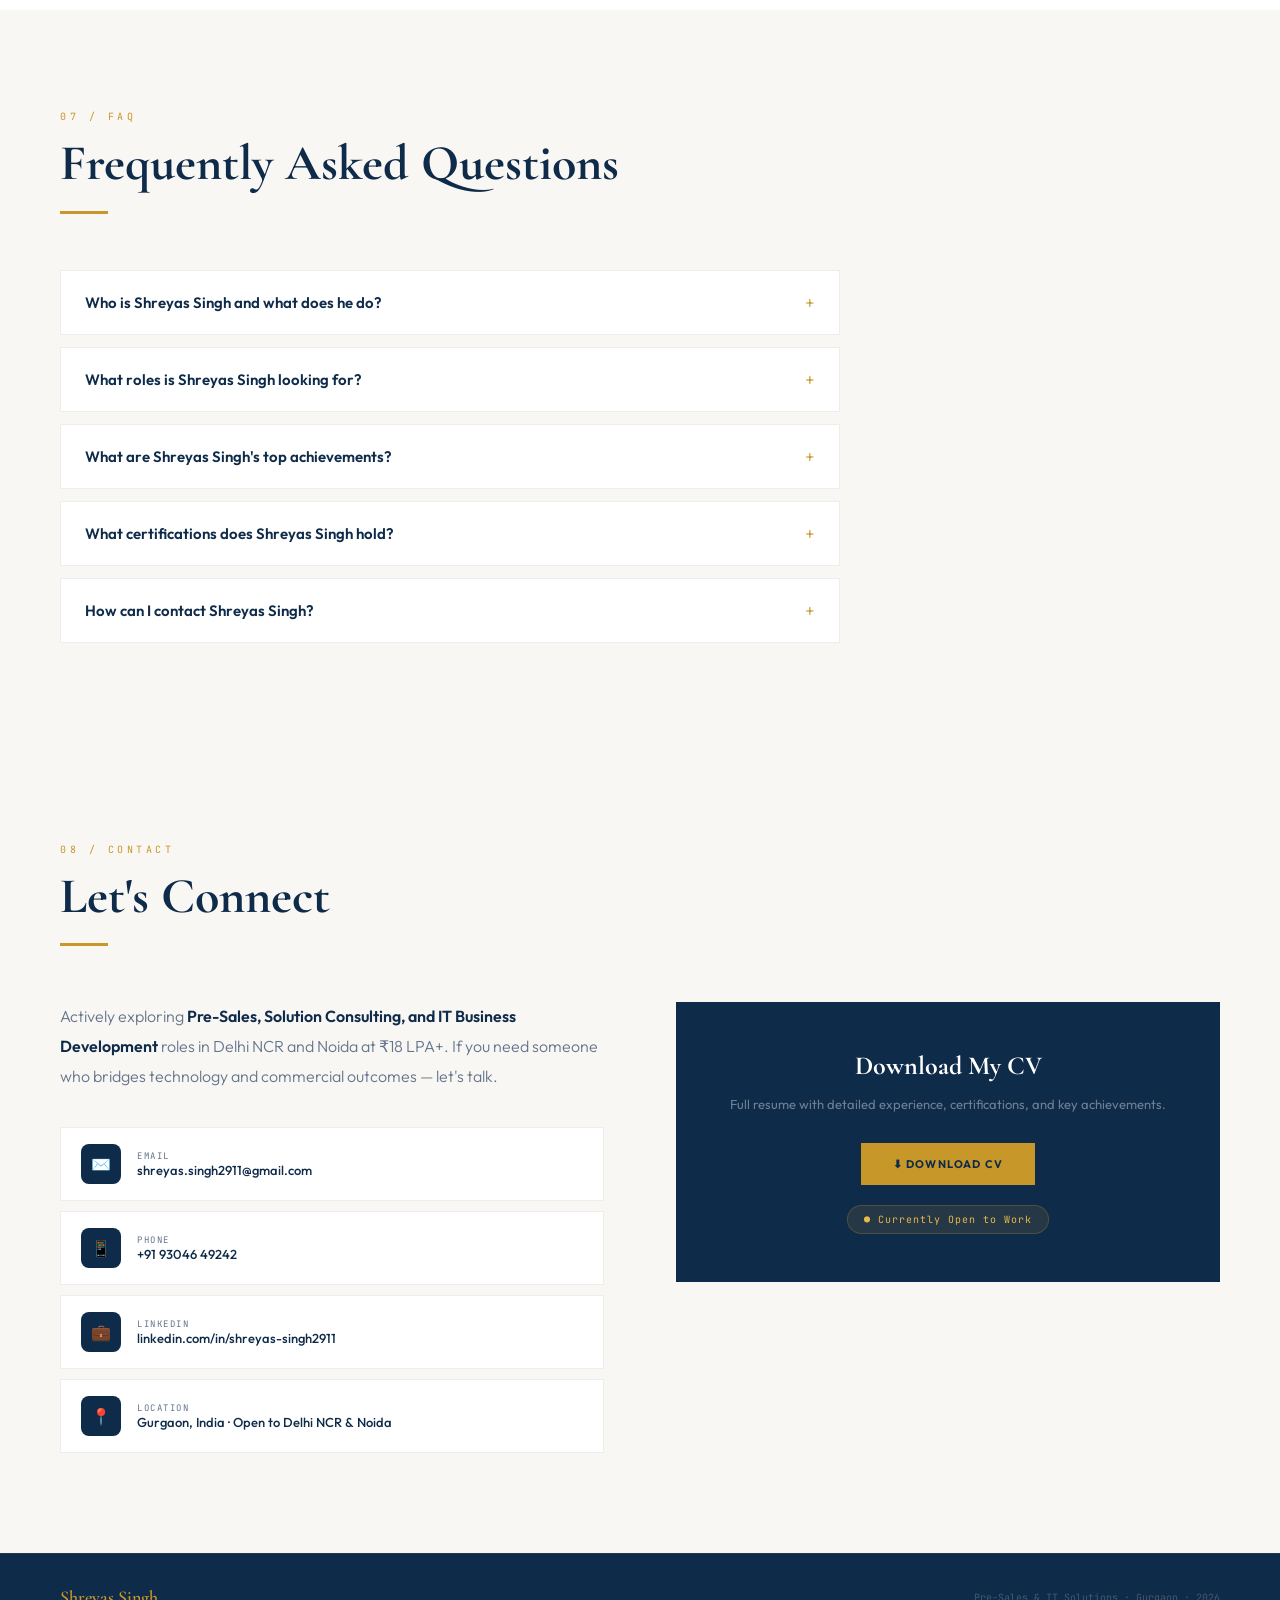
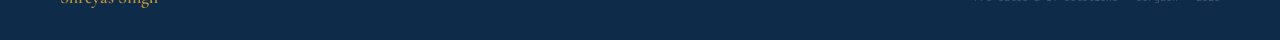
==== commit 421fc9ad: "chnas" ====
--- a/index.html
+++ b/index.html
@@ -188,22 +188,20 @@
       .nav-cta:hover {
         background: var(--gold-l);
       }
-      .nav-ventures {
-        background: transparent;
-        color: var(--gold);
-        padding: 8px 20px;
-        font-size: 11px;
-        font-weight: 700;
-        letter-spacing: 1px;
-        text-transform: uppercase;
-        text-decoration: none;
+.nav-ventures {
+        background: var(--gold) !important;
+        color: var(--navy) !important;
+        padding: 5px 14px !important;
         border-radius: 2px;
-        border: 1px solid var(--gold);
-        transition: all 0.2s;
+        font-weight: 700 !important;
+        opacity: 1 !important;
       }
       .nav-ventures:hover {
-        background: var(--gold);
-        color: var(--navy);
+        background: var(--gold-l) !important;
+        color: var(--navy) !important;
+      }
+      .nav-ventures-mobile {
+        display: none;
       }
 
       /* ══ HERO ══ */
@@ -1788,6 +1786,20 @@
         .nav-links,
         .nav-cta {
           display: none;
+        }
+        .nav-ventures-mobile {
+          display: inline-flex;
+          align-items: center;
+          margin-left: auto;
+          background: var(--gold);
+          color: var(--navy);
+          padding: 8px 18px;
+          font-size: 11px;
+          font-weight: 700;
+          letter-spacing: 1px;
+          text-transform: uppercase;
+          text-decoration: none;
+          border-radius: 2px;
         }
         section {
           padding: 64px 20px;
@@ -1856,11 +1868,10 @@
         <li><a href="#certifications">Credentials</a></li>
         <li><a href="#faq">FAQ</a></li>
         <li><a href="#contact">Contact</a></li>
+        <li><a href="ventures.html" class="nav-ventures">Ventures</a></li>
       </ul>
-      <div style="display:flex;align-items:center;gap:10px;">
-        <a href="ventures.html" class="nav-ventures">Ventures</a>
-        <a href="#contact" class="nav-cta">Hire Me</a>
-      </div>
+      <a href="ventures.html" class="nav-ventures-mobile">Ventures</a>
+      <a href="#contact" class="nav-cta">Hire Me</a>
     </nav>
 
     <!-- HERO -->
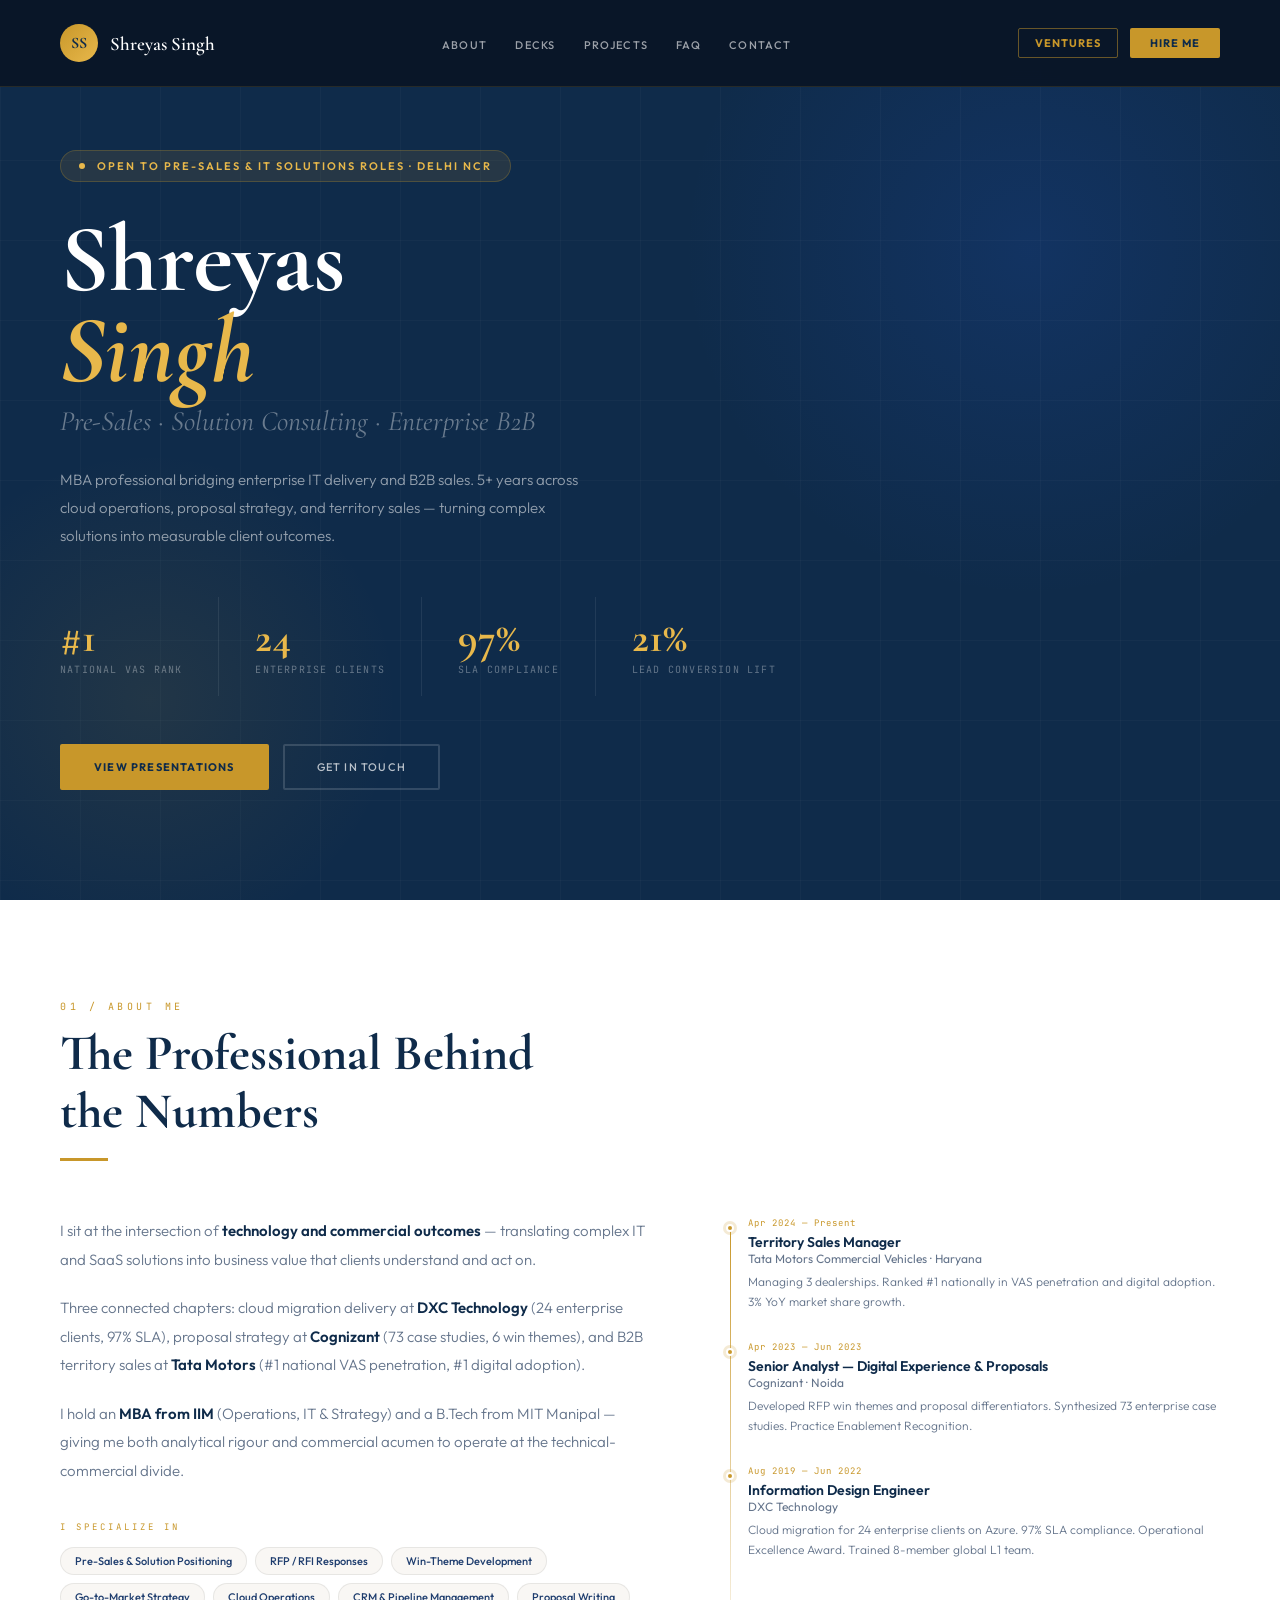
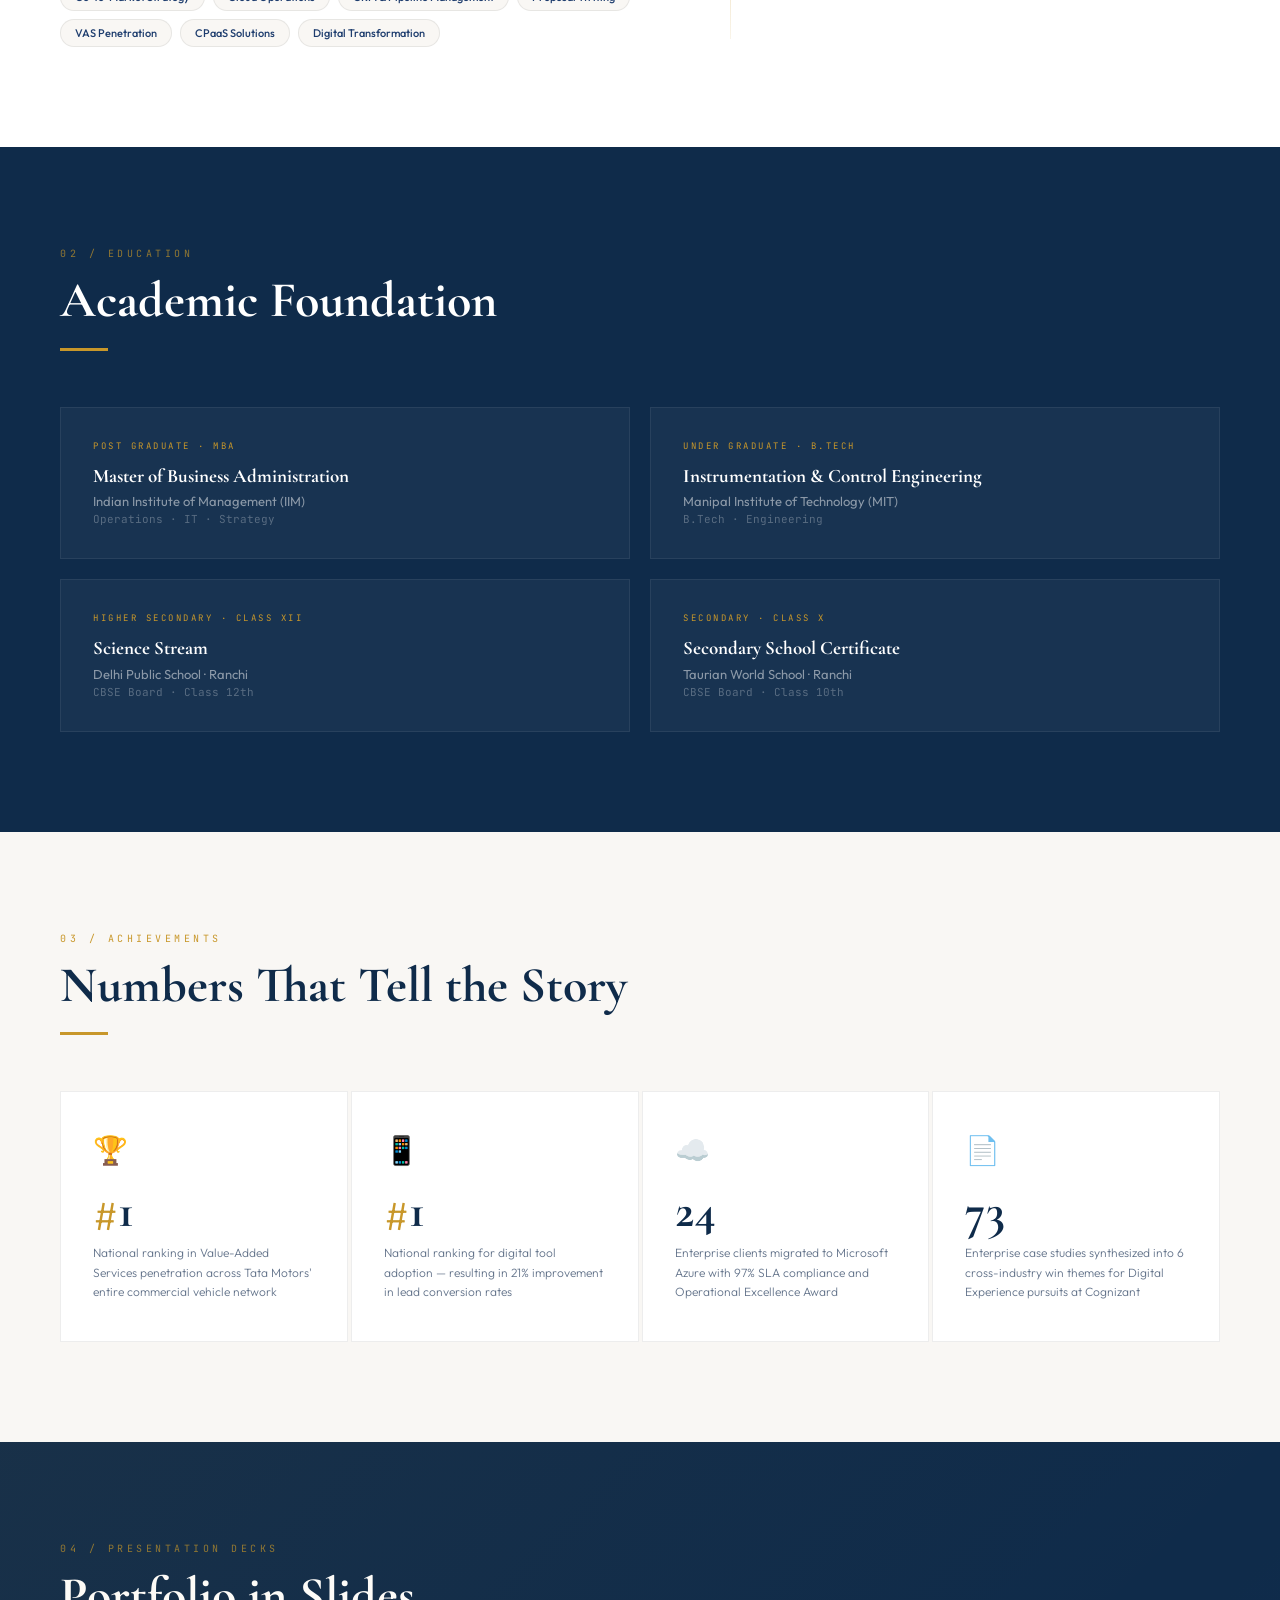
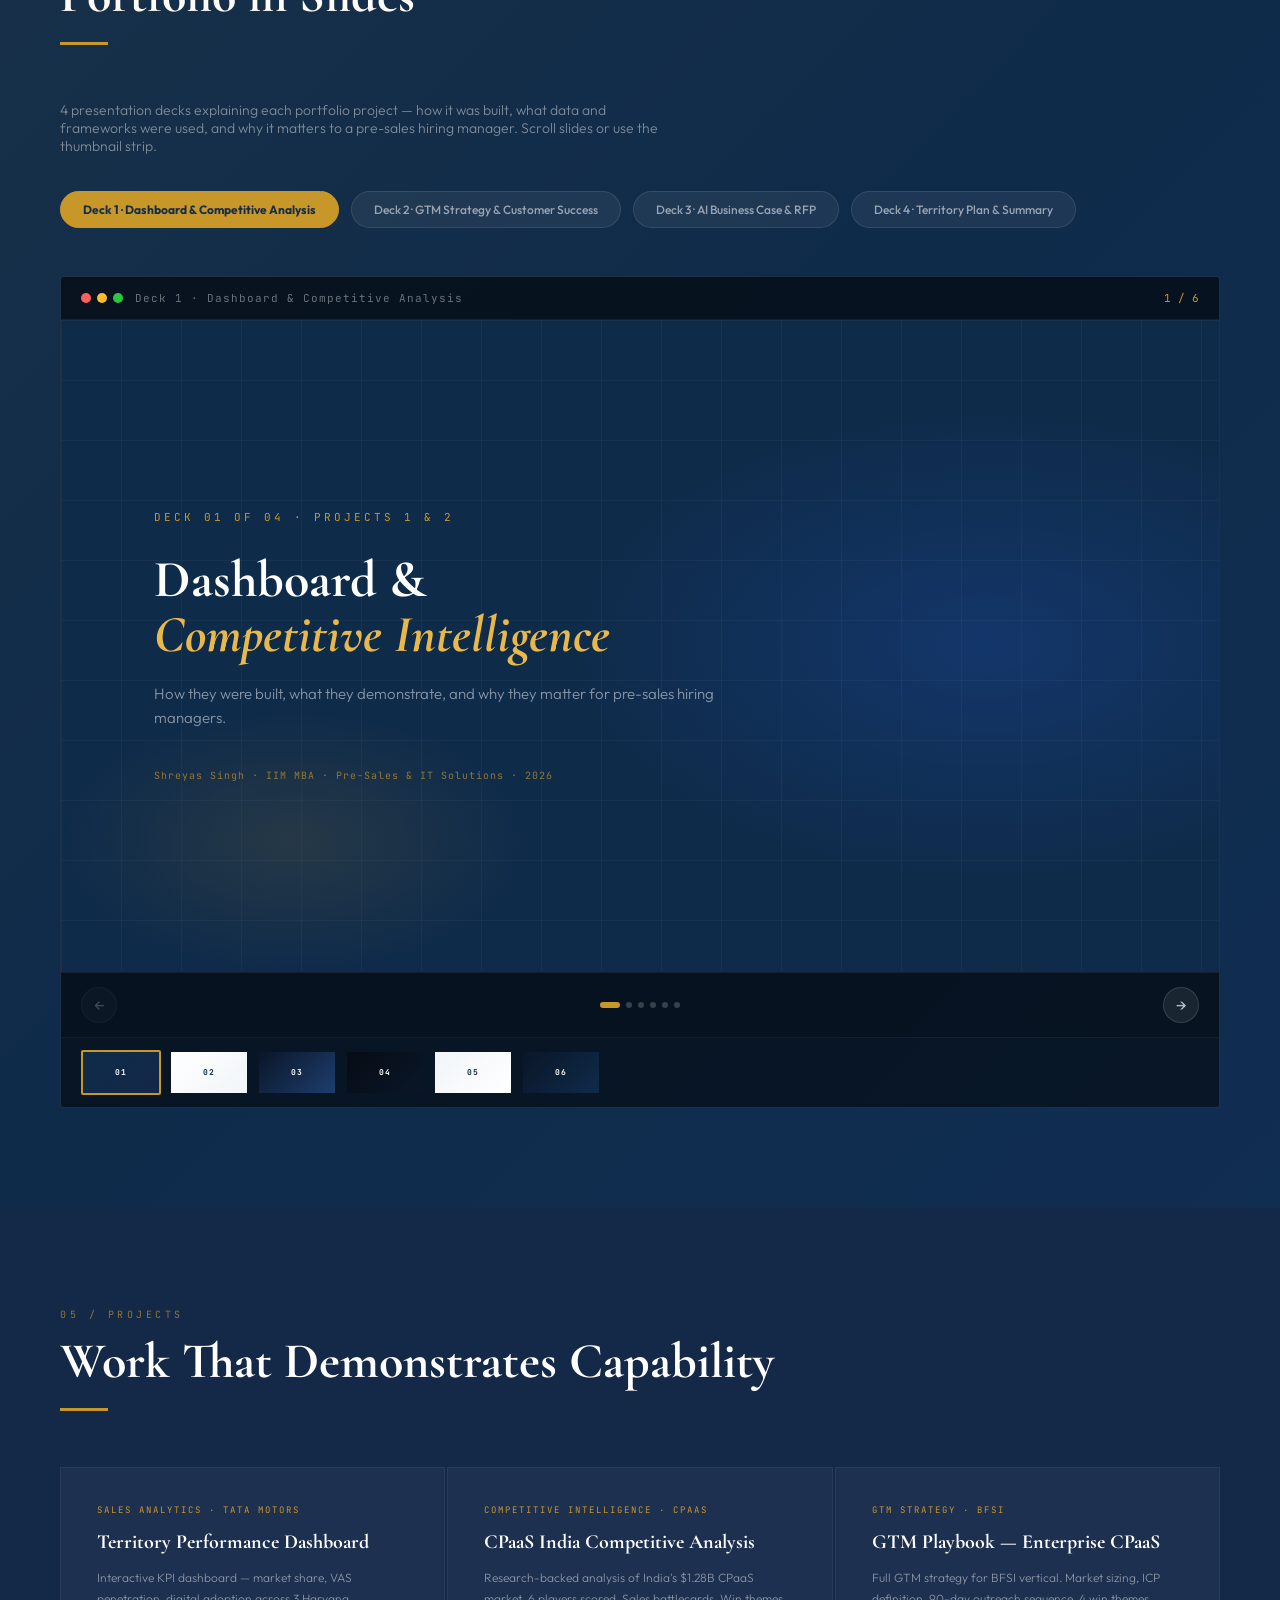
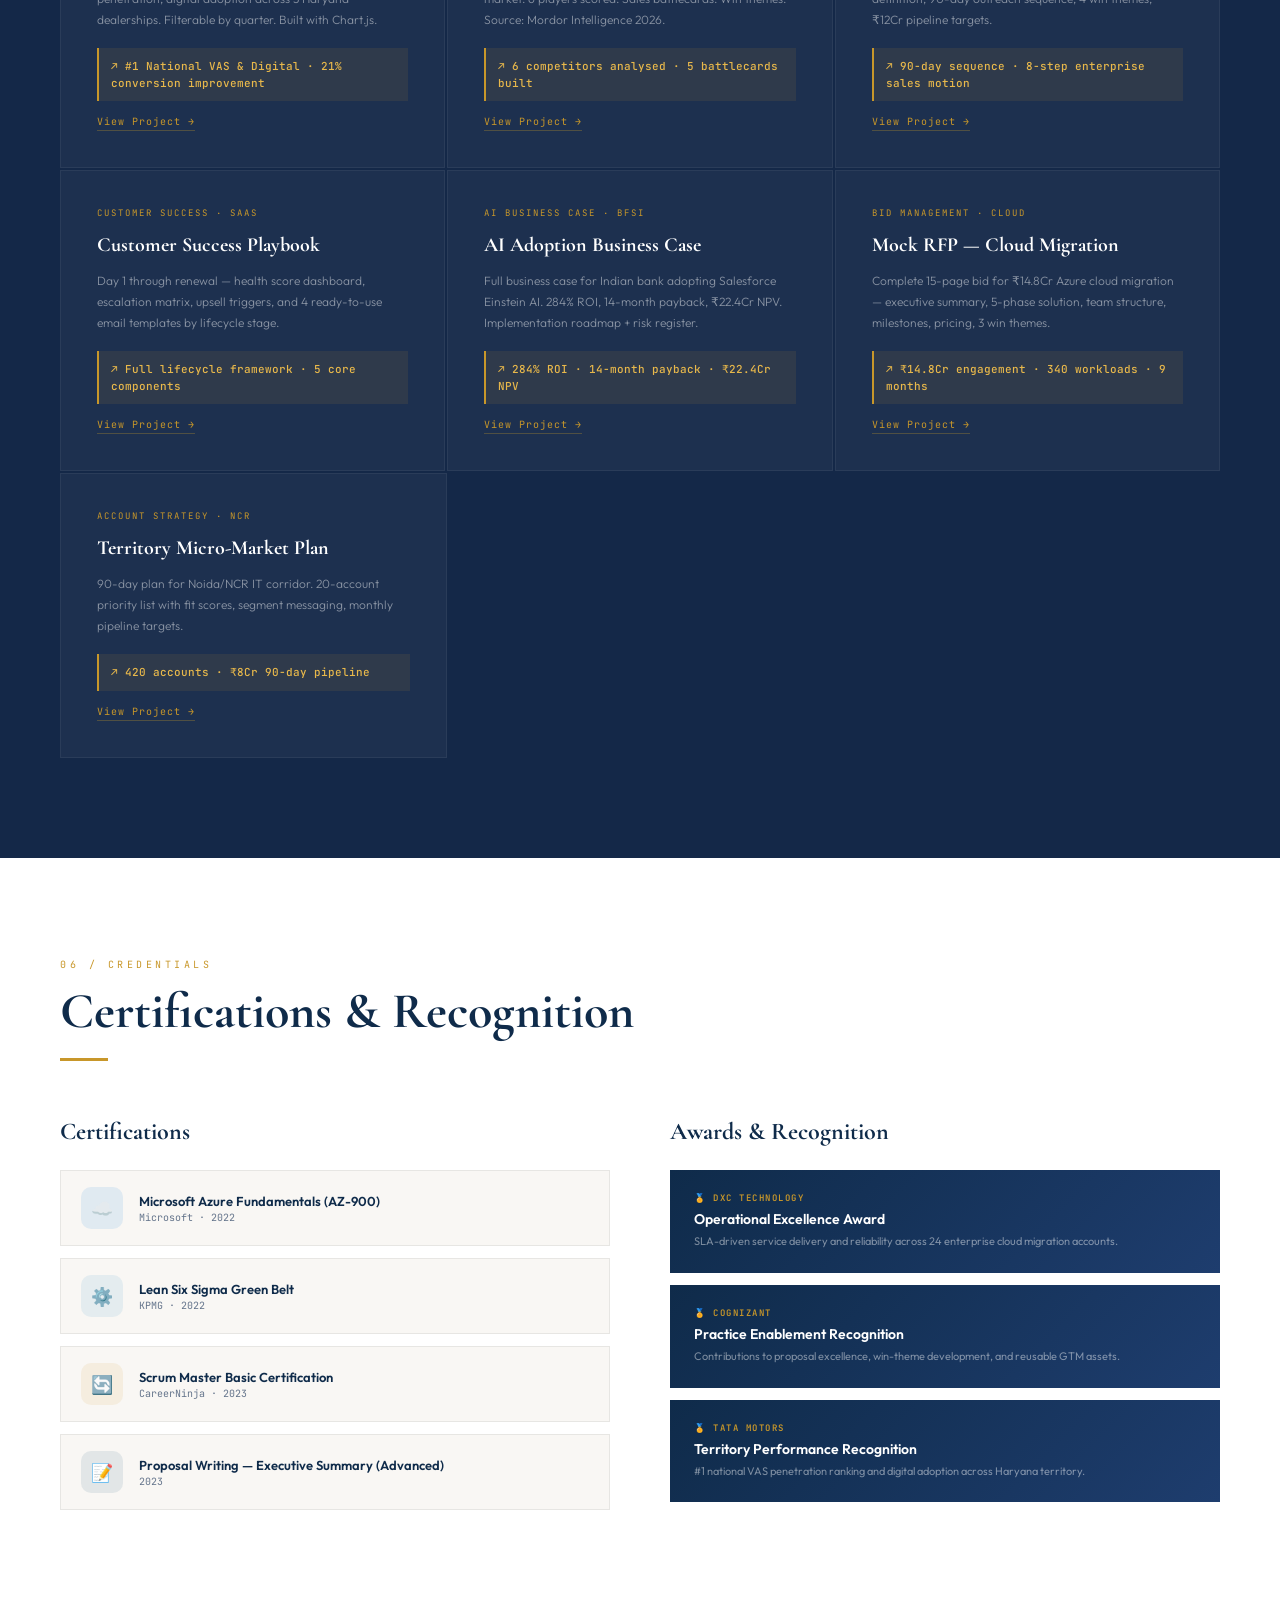
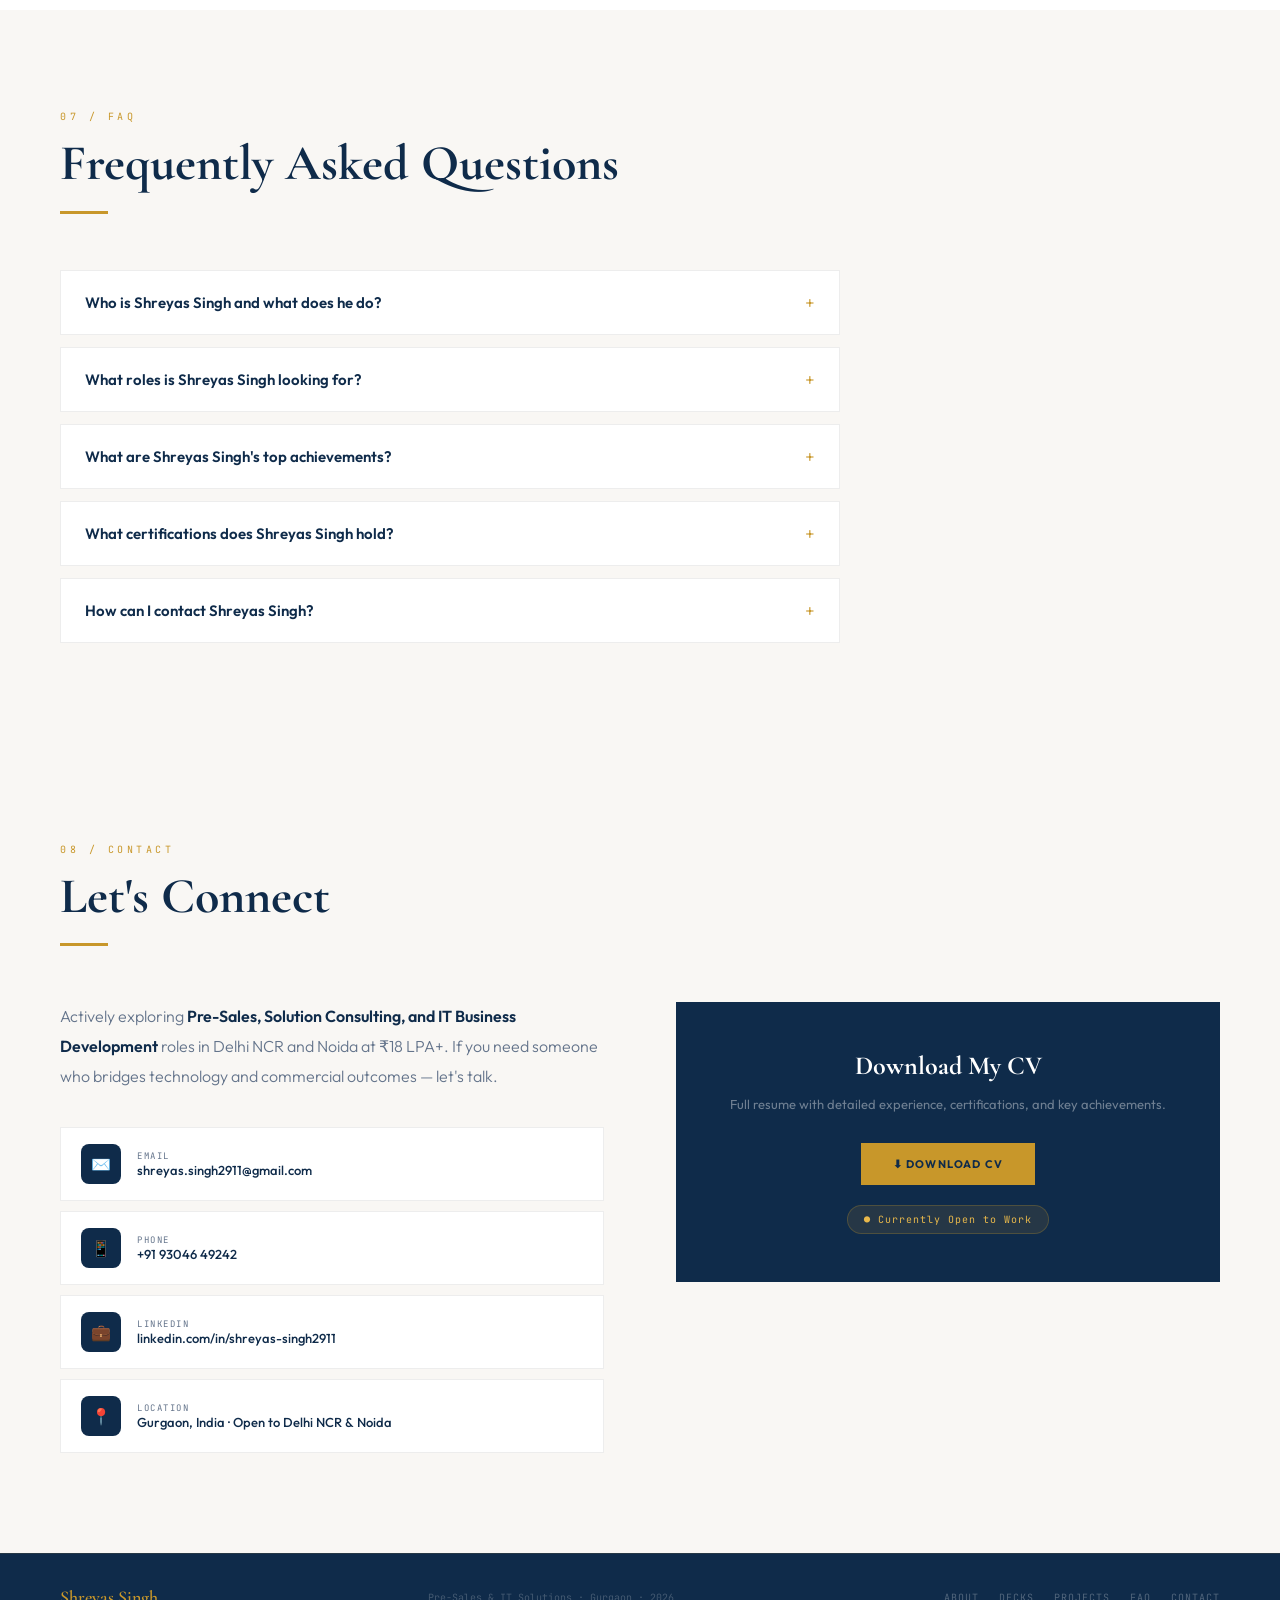
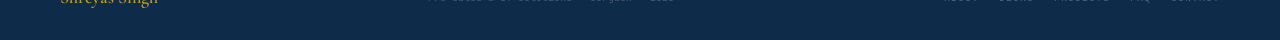
==== commit 2009fda0: "portfolio edit" ====
--- a/index.html
+++ b/index.html
@@ -71,1786 +71,7 @@
         ]
       }
     </script>
-    <style>
-      /* ══════════════════════════════════════════════
-   ROOT VARIABLES & RESET
-══════════════════════════════════════════════ */
-      :root {
-        --navy: #0f2b4a;
-        --navy-m: #142848;
-        --navy-l: #1e3d6e;
-        --gold: #c8972a;
-        --gold-l: #e8b84b;
-        --gold-p: #fbf3e2;
-        --cream: #f9f7f4;
-        --white: #ffffff;
-        --grey: #64748b;
-        --grey-l: #f1f5f9;
-        --grey-b: #e2e8f0;
-        --text: #0f172a;
-        --border: rgba(0, 0, 0, 0.07);
-        --green: #10b981;
-        --blue: #2563eb;
-        --red: #ef4444;
-      }
-      * {
-        margin: 0;
-        padding: 0;
-        box-sizing: border-box;
-      }
-      html {
-        scroll-behavior: smooth;
-      }
-      body {
-        font-family: "Outfit", sans-serif;
-        background: var(--cream);
-        color: var(--text);
-        overflow-x: hidden;
-        -webkit-font-smoothing: antialiased;
-      }
-      ::-webkit-scrollbar {
-        width: 3px;
-      }
-      ::-webkit-scrollbar-thumb {
-        background: var(--gold);
-        border-radius: 2px;
-      }
-
-      /* ══ NAV ══ */
-      nav {
-        position: fixed;
-        top: 0;
-        left: 0;
-        right: 0;
-        z-index: 1000;
-        display: flex;
-        align-items: center;
-        justify-content: space-between;
-        padding: 16px 60px;
-        background: rgba(10, 22, 40, 0.97);
-        backdrop-filter: blur(20px);
-        border-bottom: 1px solid rgba(200, 151, 42, 0.15);
-        transition: padding 0.3s;
-      }
-      .nav-brand {
-        display: flex;
-        align-items: center;
-        gap: 12px;
-      }
-      .nav-mono {
-        width: 38px;
-        height: 38px;
-        border-radius: 50%;
-        background: linear-gradient(135deg, var(--gold), var(--gold-l));
-        display: flex;
-        align-items: center;
-        justify-content: center;
-        font-family: "Cormorant Garamond", serif;
-        font-size: 16px;
-        font-weight: 700;
-        color: var(--navy);
-      }
-      .nav-name {
-        font-family: "Cormorant Garamond", serif;
-        font-size: 19px;
-        font-weight: 600;
-        color: var(--white);
-      }
-      .nav-links {
-        display: flex;
-        gap: 28px;
-        list-style: none;
-      }
-      .nav-links a {
-        color: rgba(255, 255, 255, 0.6);
-        text-decoration: none;
-        font-size: 11px;
-        font-weight: 500;
-        letter-spacing: 1.3px;
-        text-transform: uppercase;
-        transition: color 0.2s;
-      }
-      .nav-links a:hover {
-        color: var(--gold-l);
-      }
-      .nav-cta {
-        background: var(--gold);
-        color: var(--navy);
-        padding: 8px 20px;
-        font-size: 11px;
-        font-weight: 700;
-        letter-spacing: 1px;
-        text-transform: uppercase;
-        text-decoration: none;
-        border-radius: 2px;
-        transition: all 0.2s;
-      }
-      .nav-cta:hover {
-        background: var(--gold-l);
-      }
-.nav-ventures {
-        background: var(--gold) !important;
-        color: var(--navy) !important;
-        padding: 5px 14px !important;
-        border-radius: 2px;
-        font-weight: 700 !important;
-        opacity: 1 !important;
-      }
-      .nav-ventures:hover {
-        background: var(--gold-l) !important;
-        color: var(--navy) !important;
-      }
-      .nav-ventures-mobile {
-        display: none;
-      }
-
-      /* ══ HERO ══ */
-      .hero {
-        min-height: 100vh;
-        background: var(--navy);
-        display: flex;
-        align-items: center;
-        position: relative;
-        overflow: hidden;
-        padding: 140px 60px 100px;
-      }
-      .orb1 {
-        position: absolute;
-        width: 700px;
-        height: 700px;
-        border-radius: 50%;
-        background: radial-gradient(
-          circle,
-          rgba(37, 99, 235, 0.15) 0%,
-          transparent 70%
-        );
-        right: -100px;
-        top: -100px;
-        pointer-events: none;
-      }
-      .orb2 {
-        position: absolute;
-        width: 500px;
-        height: 500px;
-        border-radius: 50%;
-        background: radial-gradient(
-          circle,
-          rgba(200, 151, 42, 0.1) 0%,
-          transparent 70%
-        );
-        left: -100px;
-        bottom: -50px;
-        pointer-events: none;
-      }
-      .hero-grid {
-        position: absolute;
-        inset: 0;
-        background-image:
-          linear-gradient(rgba(255, 255, 255, 0.025) 1px, transparent 1px),
-          linear-gradient(
-            90deg,
-            rgba(255, 255, 255, 0.025) 1px,
-            transparent 1px
-          );
-        background-size: 80px 80px;
-      }
-      .hero-c {
-        position: relative;
-        z-index: 2;
-        max-width: 860px;
-      }
-      .hero-tag {
-        display: inline-flex;
-        align-items: center;
-        gap: 12px;
-        background: rgba(200, 151, 42, 0.12);
-        border: 1px solid rgba(200, 151, 42, 0.25);
-        padding: 8px 18px;
-        border-radius: 100px;
-        font-size: 11px;
-        font-weight: 600;
-        letter-spacing: 2px;
-        text-transform: uppercase;
-        color: var(--gold-l);
-        margin-bottom: 32px;
-        animation: up 0.7s ease both;
-      }
-      .dot {
-        width: 6px;
-        height: 6px;
-        border-radius: 50%;
-        background: var(--gold-l);
-        animation: breathe 2.5s infinite;
-      }
-      @keyframes breathe {
-        0%,
-        100% {
-          opacity: 1;
-          transform: scale(1);
-        }
-        50% {
-          opacity: 0.4;
-          transform: scale(1.5);
-        }
-      }
-      h1 {
-        font-family: "Cormorant Garamond", serif;
-        font-size: clamp(54px, 7.5vw, 96px);
-        font-weight: 700;
-        line-height: 0.95;
-        color: var(--white);
-        margin-bottom: 8px;
-        animation: up 0.7s 0.1s ease both;
-      }
-      h1 em {
-        color: var(--gold-l);
-        font-style: italic;
-      }
-      .hero-role {
-        font-family: "Cormorant Garamond", serif;
-        font-size: clamp(18px, 2.5vw, 28px);
-        color: rgba(255, 255, 255, 0.38);
-        font-style: italic;
-        margin-bottom: 28px;
-        animation: up 0.7s 0.2s ease both;
-      }
-      .hero-desc {
-        font-size: 15px;
-        line-height: 1.85;
-        color: rgba(255, 255, 255, 0.55);
-        max-width: 540px;
-        margin-bottom: 48px;
-        font-weight: 300;
-        animation: up 0.7s 0.3s ease both;
-      }
-      .hero-stats {
-        display: flex;
-        gap: 0;
-        margin-bottom: 48px;
-        animation: up 0.7s 0.4s ease both;
-      }
-      .stat {
-        padding: 20px 36px 20px 0;
-        margin-right: 36px;
-        border-right: 1px solid rgba(255, 255, 255, 0.08);
-      }
-      .stat:last-child {
-        border: none;
-      }
-      .stat-n {
-        font-family: "Cormorant Garamond", serif;
-        font-size: 42px;
-        font-weight: 700;
-        color: var(--gold-l);
-        line-height: 1;
-      }
-      .stat-l {
-        font-size: 10px;
-        color: rgba(255, 255, 255, 0.35);
-        text-transform: uppercase;
-        letter-spacing: 1.2px;
-        margin-top: 4px;
-        font-family: "JetBrains Mono", monospace;
-      }
-      .hero-btns {
-        display: flex;
-        gap: 14px;
-        flex-wrap: wrap;
-        animation: up 0.7s 0.5s ease both;
-      }
-      .btn-g {
-        background: var(--gold);
-        color: var(--navy);
-        padding: 14px 32px;
-        font-size: 11px;
-        font-weight: 700;
-        letter-spacing: 1.2px;
-        text-transform: uppercase;
-        text-decoration: none;
-        border: 2px solid var(--gold);
-        transition: all 0.25s;
-        border-radius: 2px;
-      }
-      .btn-g:hover {
-        background: transparent;
-        color: var(--gold-l);
-        border-color: var(--gold-l);
-      }
-      .btn-o {
-        background: transparent;
-        color: rgba(255, 255, 255, 0.7);
-        padding: 14px 32px;
-        font-size: 11px;
-        font-weight: 500;
-        letter-spacing: 1.2px;
-        text-transform: uppercase;
-        text-decoration: none;
-        border: 2px solid rgba(255, 255, 255, 0.15);
-        transition: all 0.25s;
-        border-radius: 2px;
-      }
-      .btn-o:hover {
-        border-color: var(--gold-l);
-        color: var(--gold-l);
-      }
-      @keyframes up {
-        from {
-          opacity: 0;
-          transform: translateY(24px);
-        }
-        to {
-          opacity: 1;
-          transform: translateY(0);
-        }
-      }
-
-      /* ══ SHARED SECTIONS ══ */
-      section {
-        padding: 100px 60px;
-      }
-      .sec-tag {
-        font-family: "JetBrains Mono", monospace;
-        font-size: 10px;
-        letter-spacing: 3.5px;
-        text-transform: uppercase;
-        color: var(--gold);
-        margin-bottom: 12px;
-      }
-      h2 {
-        font-family: "Cormorant Garamond", serif;
-        font-size: clamp(32px, 4vw, 50px);
-        font-weight: 700;
-        color: var(--navy);
-        margin-bottom: 18px;
-        line-height: 1.15;
-      }
-      h2.ld {
-        color: var(--white);
-      }
-      .rule {
-        width: 48px;
-        height: 3px;
-        background: var(--gold);
-        margin-bottom: 56px;
-      }
-
-      /* ══ ABOUT ══ */
-      #about {
-        background: var(--white);
-      }
-      .about-g {
-        display: grid;
-        grid-template-columns: 1.1fr 0.9fr;
-        gap: 72px;
-      }
-      .about-body p {
-        font-size: 15px;
-        line-height: 1.9;
-        color: var(--grey);
-        margin-bottom: 20px;
-        font-weight: 300;
-      }
-      .about-body strong {
-        color: var(--navy);
-        font-weight: 600;
-      }
-      .pills-label {
-        font-family: "JetBrains Mono", monospace;
-        font-size: 9px;
-        letter-spacing: 3px;
-        text-transform: uppercase;
-        color: var(--gold);
-        margin: 36px 0 14px;
-      }
-      .pills {
-        display: flex;
-        flex-wrap: wrap;
-        gap: 8px;
-      }
-      .pill {
-        background: var(--cream);
-        border: 1px solid var(--border);
-        color: var(--navy-l);
-        font-size: 11px;
-        font-weight: 500;
-        padding: 6px 14px;
-        border-radius: 100px;
-        transition: all 0.2s;
-        cursor: default;
-      }
-      .pill:hover {
-        background: var(--gold-p);
-        border-color: var(--gold);
-      }
-      .tl {
-        position: relative;
-        padding-left: 18px;
-      }
-      .tl::before {
-        content: "";
-        position: absolute;
-        left: 0;
-        top: 8px;
-        bottom: 8px;
-        width: 1px;
-        background: linear-gradient(
-          to bottom,
-          var(--gold),
-          rgba(200, 151, 42, 0.1)
-        );
-      }
-      .te {
-        margin-bottom: 28px;
-        position: relative;
-      }
-      .td {
-        position: absolute;
-        left: -22px;
-        top: 7px;
-        width: 8px;
-        height: 8px;
-        border-radius: 50%;
-        background: var(--gold);
-        border: 2px solid var(--white);
-        box-shadow: 0 0 0 3px rgba(200, 151, 42, 0.2);
-      }
-      .tw {
-        font-family: "JetBrains Mono", monospace;
-        font-size: 9px;
-        color: var(--gold);
-        letter-spacing: 1px;
-        margin-bottom: 4px;
-      }
-      .tr {
-        font-size: 14px;
-        font-weight: 600;
-        color: var(--navy);
-      }
-      .to {
-        font-size: 12px;
-        color: var(--grey);
-        margin-bottom: 6px;
-      }
-      .tn {
-        font-size: 12px;
-        line-height: 1.7;
-        color: var(--grey);
-        font-weight: 300;
-      }
-
-      /* ══ EDUCATION ══ */
-      #education {
-        background: var(--navy);
-      }
-      .edu-g {
-        display: grid;
-        grid-template-columns: repeat(2, 1fr);
-        gap: 20px;
-      }
-      .edu-card {
-        background: rgba(255, 255, 255, 0.04);
-        border: 1px solid rgba(255, 255, 255, 0.07);
-        padding: 32px;
-        position: relative;
-        overflow: hidden;
-        transition: all 0.3s;
-      }
-      .edu-card::before {
-        content: "";
-        position: absolute;
-        top: 0;
-        left: 0;
-        right: 0;
-        height: 2px;
-        background: linear-gradient(90deg, var(--gold), var(--blue));
-        transform: scaleX(0);
-        transform-origin: left;
-        transition: transform 0.35s;
-      }
-      .edu-card:hover::before {
-        transform: scaleX(1);
-      }
-      .edu-card:hover {
-        background: rgba(255, 255, 255, 0.07);
-      }
-      .edu-type {
-        font-family: "JetBrains Mono", monospace;
-        font-size: 9px;
-        letter-spacing: 2.5px;
-        text-transform: uppercase;
-        color: var(--gold);
-        margin-bottom: 12px;
-      }
-      .edu-deg {
-        font-family: "Cormorant Garamond", serif;
-        font-size: 19px;
-        font-weight: 700;
-        color: var(--white);
-        margin-bottom: 5px;
-        line-height: 1.3;
-      }
-      .edu-sch {
-        font-size: 13px;
-        color: rgba(255, 255, 255, 0.5);
-        margin-bottom: 3px;
-      }
-      .edu-det {
-        font-size: 11px;
-        color: rgba(255, 255, 255, 0.28);
-        font-family: "JetBrains Mono", monospace;
-      }
-
-      /* ══ ACHIEVEMENTS ══ */
-      #achievements {
-        background: var(--cream);
-      }
-      .ach-g {
-        display: grid;
-        grid-template-columns: repeat(4, 1fr);
-        gap: 3px;
-      }
-      .ach-tile {
-        background: var(--white);
-        padding: 40px 32px;
-        position: relative;
-        overflow: hidden;
-        transition: all 0.3s;
-        border: 1px solid var(--border);
-      }
-      .ach-tile:hover {
-        transform: translateY(-4px);
-        box-shadow: 0 20px 40px rgba(0, 0, 0, 0.07);
-      }
-      .ach-tile::after {
-        content: "";
-        position: absolute;
-        bottom: 0;
-        left: 0;
-        right: 0;
-        height: 3px;
-        background: linear-gradient(90deg, var(--gold), var(--blue));
-        transform: scaleX(0);
-        transform-origin: left;
-        transition: transform 0.3s;
-      }
-      .ach-tile:hover::after {
-        transform: scaleX(1);
-      }
-      .ach-icon {
-        font-size: 28px;
-        margin-bottom: 20px;
-        display: block;
-      }
-      .ach-big {
-        font-family: "Cormorant Garamond", serif;
-        font-size: 48px;
-        font-weight: 700;
-        color: var(--navy);
-        line-height: 1;
-        margin-bottom: 8px;
-      }
-      .ach-big span {
-        color: var(--gold);
-      }
-      .ach-copy {
-        font-size: 12px;
-        color: var(--grey);
-        line-height: 1.6;
-        font-weight: 300;
-      }
-
-      /* ══════════════════════════════════════════════
-   PRESENTATION DECK VIEWER — Full Interactive
-══════════════════════════════════════════════ */
-      #presentations {
-        background: var(--navy);
-        position: relative;
-        overflow: hidden;
-      }
-      #presentations::before {
-        content: "";
-        position: absolute;
-        inset: 0;
-        background: linear-gradient(
-          135deg,
-          rgba(200, 151, 42, 0.05) 0%,
-          transparent 50%,
-          rgba(37, 99, 235, 0.05) 100%
-        );
-        pointer-events: none;
-      }
-
-      .deck-nav {
-        display: flex;
-        gap: 12px;
-        margin-bottom: 48px;
-        flex-wrap: wrap;
-      }
-      .deck-tab {
-        background: rgba(255, 255, 255, 0.06);
-        border: 1px solid rgba(255, 255, 255, 0.1);
-        color: rgba(255, 255, 255, 0.55);
-        padding: 10px 22px;
-        border-radius: 100px;
-        font-size: 12px;
-        font-weight: 500;
-        cursor: pointer;
-        transition: all 0.25s;
-        font-family: "Outfit", sans-serif;
-      }
-      .deck-tab:hover {
-        border-color: rgba(200, 151, 42, 0.4);
-        color: var(--gold-l);
-      }
-      .deck-tab.active {
-        background: var(--gold);
-        border-color: var(--gold);
-        color: var(--navy);
-        font-weight: 700;
-      }
-
-      .deck-viewer {
-        background: rgba(0, 0, 0, 0.3);
-        border: 1px solid rgba(255, 255, 255, 0.08);
-        border-radius: 4px;
-        overflow: hidden;
-        position: relative;
-      }
-      .deck-header {
-        background: rgba(0, 0, 0, 0.4);
-        padding: 14px 20px;
-        display: flex;
-        align-items: center;
-        justify-content: space-between;
-        border-bottom: 1px solid rgba(255, 255, 255, 0.06);
-      }
-      .deck-title-bar {
-        font-family: "JetBrains Mono", monospace;
-        font-size: 11px;
-        color: rgba(255, 255, 255, 0.4);
-        letter-spacing: 1px;
-      }
-      .deck-counter {
-        font-family: "JetBrains Mono", monospace;
-        font-size: 11px;
-        color: var(--gold);
-      }
-      .win-dots {
-        display: flex;
-        gap: 6px;
-      }
-      .win-dot {
-        width: 10px;
-        height: 10px;
-        border-radius: 50%;
-      }
-      .win-dot.r {
-        background: #ff5f57;
-      }
-      .win-dot.y {
-        background: #ffbd2e;
-      }
-      .win-dot.g {
-        background: #28c840;
-      }
-
-      /* Slide display area */
-      .slide-area {
-        position: relative;
-        width: 100%;
-        padding-bottom: 56.25%;
-        background: #1a1a2e;
-        overflow: hidden;
-      }
-      .slide-frame {
-        position: absolute;
-        inset: 0;
-        display: none;
-        align-items: center;
-        justify-content: center;
-      }
-      .slide-frame.active {
-        display: flex;
-      }
-
-      /* Individual slide designs */
-      .slide {
-        width: 100%;
-        height: 100%;
-        position: relative;
-        overflow: hidden;
-        display: flex;
-        flex-direction: column;
-      }
-
-      /* Cover slide */
-      .slide-cover {
-        background: var(--navy);
-      }
-      .slide-cover .s-bg {
-        position: absolute;
-        inset: 0;
-        background:
-          radial-gradient(
-            ellipse 60% 60% at 80% 50%,
-            rgba(37, 99, 235, 0.2) 0%,
-            transparent 60%
-          ),
-          radial-gradient(
-            ellipse 40% 40% at 20% 80%,
-            rgba(200, 151, 42, 0.12) 0%,
-            transparent 50%
-          );
-        background-color: var(--navy);
-      }
-      .slide-cover .s-grid {
-        position: absolute;
-        inset: 0;
-        background-image:
-          linear-gradient(rgba(255, 255, 255, 0.03) 1px, transparent 1px),
-          linear-gradient(90deg, rgba(255, 255, 255, 0.03) 1px, transparent 1px);
-        background-size: 60px 60px;
-      }
-      .slide-cover .s-content {
-        position: relative;
-        z-index: 2;
-        padding: 6% 8%;
-        display: flex;
-        flex-direction: column;
-        justify-content: center;
-        height: 100%;
-      }
-
-      .s-eyebrow {
-        font-family: "JetBrains Mono", monospace;
-        font-size: clamp(7px, 1.2vw, 11px);
-        letter-spacing: 3px;
-        text-transform: uppercase;
-        color: var(--gold);
-        margin-bottom: 3%;
-      }
-      .s-title {
-        font-family: "Cormorant Garamond", serif;
-        font-size: clamp(18px, 4.5vw, 52px);
-        font-weight: 700;
-        color: var(--white);
-        line-height: 1.05;
-        margin-bottom: 2%;
-      }
-      .s-title em {
-        color: var(--gold-l);
-        font-style: italic;
-      }
-      .s-sub {
-        font-size: clamp(9px, 1.5vw, 15px);
-        color: rgba(255, 255, 255, 0.5);
-        max-width: 60%;
-        line-height: 1.6;
-        font-weight: 300;
-        margin-bottom: 4%;
-      }
-      .s-author {
-        font-family: "JetBrains Mono", monospace;
-        font-size: clamp(7px, 1vw, 10px);
-        color: rgba(200, 151, 42, 0.7);
-        letter-spacing: 1px;
-      }
-
-      /* Stat slide */
-      .slide-stats {
-        background: var(--white);
-      }
-      .slide-stats .s-header {
-        background: var(--navy);
-        padding: 3% 6% 2.5%;
-        border-bottom: 3px solid var(--gold);
-      }
-      .slide-stats .s-header-tag {
-        font-family: "JetBrains Mono", monospace;
-        font-size: clamp(7px, 1vw, 10px);
-        color: var(--gold);
-        letter-spacing: 2px;
-        margin-bottom: 1%;
-      }
-      .slide-stats .s-header-title {
-        font-family: "Cormorant Garamond", serif;
-        font-size: clamp(14px, 2.5vw, 26px);
-        font-weight: 700;
-        color: var(--white);
-      }
-      .stat-cards {
-        display: grid;
-        grid-template-columns: repeat(4, 1fr);
-        gap: 2px;
-        flex: 1;
-      }
-      .stat-card {
-        background: var(--grey-l);
-        padding: 4% 3%;
-        display: flex;
-        flex-direction: column;
-        justify-content: center;
-      }
-      .stat-card:nth-child(odd) {
-        background: var(--white);
-      }
-      .sc-num {
-        font-family: "Cormorant Garamond", serif;
-        font-size: clamp(20px, 4vw, 44px);
-        font-weight: 700;
-        color: var(--navy);
-        line-height: 1;
-      }
-      .sc-label {
-        font-size: clamp(8px, 1.2vw, 12px);
-        color: var(--gold);
-        font-weight: 600;
-        margin: 2% 0 1.5%;
-        font-family: "JetBrains Mono", monospace;
-        letter-spacing: 1px;
-      }
-      .sc-note {
-        font-size: clamp(7px, 1vw, 11px);
-        color: var(--grey);
-        line-height: 1.4;
-      }
-
-      /* Dark info slide */
-      .slide-dark {
-        background: var(--navy);
-      }
-      .slide-dark .s-content {
-        padding: 5% 6%;
-        height: 100%;
-        display: flex;
-        flex-direction: column;
-        justify-content: center;
-      }
-      .info-cards {
-        display: grid;
-        grid-template-columns: repeat(2, 1fr);
-        gap: 2%;
-        flex: 1;
-      }
-      .info-card {
-        background: rgba(255, 255, 255, 0.05);
-        border: 1px solid rgba(255, 255, 255, 0.08);
-        padding: 4%;
-        position: relative;
-        overflow: hidden;
-      }
-      .info-card::before {
-        content: "";
-        position: absolute;
-        top: 0;
-        left: 0;
-        width: 3px;
-        height: 100%;
-      }
-      .info-card.gold::before {
-        background: var(--gold);
-      }
-      .info-card.blue::before {
-        background: var(--blue);
-      }
-      .info-card.green::before {
-        background: var(--green);
-      }
-      .info-card.purple::before {
-        background: #8b5cf6;
-      }
-      .ic-icon {
-        font-size: clamp(14px, 2vw, 22px);
-        margin-bottom: 3%;
-      }
-      .ic-title {
-        font-size: clamp(9px, 1.4vw, 13px);
-        font-weight: 700;
-        color: var(--white);
-        margin-bottom: 2%;
-      }
-      .ic-body {
-        font-size: clamp(7px, 1.1vw, 11px);
-        color: rgba(255, 255, 255, 0.55);
-        line-height: 1.6;
-      }
-
-      /* Steps slide */
-      .slide-steps {
-        background: var(--cream);
-      }
-      .slide-steps .s-content {
-        padding: 4% 6%;
-        height: 100%;
-        display: flex;
-        flex-direction: column;
-      }
-      .steps-g {
-        display: grid;
-        grid-template-columns: repeat(4, 1fr);
-        gap: 1.5%;
-        flex: 1;
-        margin-top: 2%;
-      }
-      .step-card {
-        background: var(--white);
-        border: 1px solid var(--border);
-        padding: 3% 2.5%;
-        position: relative;
-        overflow: hidden;
-      }
-      .step-card::after {
-        content: "";
-        position: absolute;
-        bottom: 0;
-        left: 0;
-        right: 0;
-        height: 3px;
-        background: var(--gold);
-      }
-      .step-num {
-        font-family: "JetBrains Mono", monospace;
-        font-size: clamp(7px, 1vw, 10px);
-        color: var(--gold);
-        letter-spacing: 1px;
-        margin-bottom: 6%;
-      }
-      .step-title {
-        font-size: clamp(9px, 1.3vw, 13px);
-        font-weight: 700;
-        color: var(--navy);
-        margin-bottom: 4%;
-      }
-      .step-body {
-        font-size: clamp(7px, 1vw, 10px);
-        color: var(--grey);
-        line-height: 1.5;
-      }
-
-      /* Achievement tiles slide */
-      .slide-ach {
-        background: #060c14;
-      }
-      .slide-ach .s-content {
-        padding: 4% 6%;
-        height: 100%;
-        display: flex;
-        flex-direction: column;
-      }
-      .ach-tiles-g {
-        display: grid;
-        grid-template-columns: repeat(2, 1fr);
-        gap: 2%;
-        flex: 1;
-        margin-top: 2%;
-      }
-      .ach-tile-s {
-        background: rgba(255, 255, 255, 0.04);
-        border: 1px solid rgba(255, 255, 255, 0.07);
-        padding: 4%;
-        display: flex;
-        flex-direction: column;
-        justify-content: center;
-        position: relative;
-        overflow: hidden;
-      }
-      .ach-tile-s::before {
-        content: "";
-        position: absolute;
-        top: 0;
-        left: 0;
-        right: 0;
-        height: 2px;
-        background: linear-gradient(90deg, var(--gold), var(--blue));
-      }
-      .ats-big {
-        font-family: "Cormorant Garamond", serif;
-        font-size: clamp(24px, 5vw, 56px);
-        font-weight: 700;
-        color: var(--gold-l);
-        line-height: 1;
-        margin-bottom: 3%;
-      }
-      .ats-label {
-        font-size: clamp(9px, 1.3vw, 13px);
-        color: rgba(255, 255, 255, 0.7);
-        font-weight: 500;
-        margin-bottom: 2%;
-      }
-      .ats-sub {
-        font-size: clamp(7px, 1vw, 11px);
-        color: rgba(255, 255, 255, 0.35);
-        font-family: "JetBrains Mono", monospace;
-      }
-
-      /* ROI slide */
-      .slide-roi {
-        background: var(--white);
-      }
-      .slide-roi .s-content {
-        padding: 4% 6%;
-        height: 100%;
-        display: flex;
-        flex-direction: column;
-      }
-      .roi-boxes {
-        display: grid;
-        grid-template-columns: repeat(4, 1fr);
-        gap: 1.5%;
-        margin: 2% 0;
-      }
-      .roi-box {
-        background: var(--navy);
-        padding: 4% 3%;
-        text-align: center;
-      }
-      .roi-box.gold {
-        background: var(--gold);
-      }
-      .rb-num {
-        font-family: "Cormorant Garamond", serif;
-        font-size: clamp(18px, 3.5vw, 36px);
-        font-weight: 700;
-        color: var(--white);
-        line-height: 1;
-      }
-      .roi-box.gold .rb-num {
-        color: var(--navy);
-      }
-      .rb-label {
-        font-size: clamp(7px, 1vw, 10px);
-        color: rgba(255, 255, 255, 0.5);
-        font-family: "JetBrains Mono", monospace;
-        letter-spacing: 1px;
-        margin-top: 4%;
-      }
-      .roi-box.gold .rb-label {
-        color: rgba(15, 43, 74, 0.6);
-      }
-      .bar-chart {
-        flex: 1;
-        display: flex;
-        align-items: flex-end;
-        gap: 1.5%;
-        padding-top: 3%;
-      }
-      .bar-wrap {
-        flex: 1;
-        display: flex;
-        flex-direction: column;
-        align-items: center;
-        gap: 1%;
-      }
-      .bar-track {
-        width: 100%;
-        flex: 1;
-        background: var(--grey-l);
-        border-radius: 2px;
-        position: relative;
-        overflow: hidden;
-        display: flex;
-        flex-direction: column;
-        justify-content: flex-end;
-      }
-      .bar-fill {
-        width: 100%;
-        border-radius: 2px;
-        transition: height 1s ease;
-        position: relative;
-      }
-      .bar-fill.b1 {
-        background: linear-gradient(to top, var(--gold), var(--gold-l));
-      }
-      .bar-fill.b2 {
-        background: linear-gradient(to top, var(--blue), #60a5fa);
-      }
-      .bar-fill.b3 {
-        background: linear-gradient(to top, var(--green), #34d399);
-      }
-      .bar-val {
-        font-family: "Cormorant Garamond", serif;
-        font-size: clamp(10px, 1.5vw, 16px);
-        font-weight: 700;
-        color: var(--navy);
-        text-align: center;
-      }
-      .bar-label {
-        font-size: clamp(7px, 1vw, 10px);
-        color: var(--grey);
-        text-align: center;
-        font-family: "JetBrains Mono", monospace;
-      }
-
-      /* Battlecard slide */
-      .slide-battle {
-        background: var(--grey-l);
-      }
-      .slide-battle .s-content {
-        padding: 4% 6%;
-        height: 100%;
-        display: flex;
-        flex-direction: column;
-      }
-      .battle-rows {
-        flex: 1;
-        display: flex;
-        flex-direction: column;
-        gap: 1.5%;
-        margin-top: 2%;
-      }
-      .battle-row {
-        background: var(--white);
-        border: 1px solid var(--border);
-        padding: 2% 3%;
-        display: grid;
-        grid-template-columns: 1.5fr 2fr 2fr;
-        gap: 2%;
-        align-items: center;
-      }
-      .br-co {
-        font-size: clamp(8px, 1.2vw, 12px);
-        font-weight: 700;
-        color: var(--navy);
-      }
-      .br-their {
-        font-size: clamp(7px, 1vw, 11px);
-        color: var(--grey);
-        font-style: italic;
-      }
-      .br-ours {
-        font-size: clamp(7px, 1vw, 11px);
-        color: var(--green);
-        font-weight: 600;
-      }
-
-      /* Win themes slide */
-      .slide-win {
-        background: var(--navy);
-      }
-      .slide-win .s-content {
-        padding: 4% 6%;
-        height: 100%;
-        display: flex;
-        flex-direction: column;
-      }
-      .win-g {
-        display: grid;
-        grid-template-columns: repeat(2, 1fr);
-        gap: 1.5%;
-        flex: 1;
-        margin-top: 2%;
-      }
-      .win-card {
-        background: rgba(200, 151, 42, 0.08);
-        border: 1px solid rgba(200, 151, 42, 0.2);
-        padding: 4%;
-      }
-      .wc-num {
-        font-family: "JetBrains Mono", monospace;
-        font-size: clamp(7px, 1vw, 10px);
-        color: var(--gold);
-        letter-spacing: 2px;
-        margin-bottom: 3%;
-      }
-      .wc-title {
-        font-size: clamp(9px, 1.4vw, 14px);
-        font-weight: 700;
-        color: var(--white);
-        margin-bottom: 3%;
-      }
-      .wc-body {
-        font-size: clamp(7px, 1.1vw, 11px);
-        color: rgba(255, 255, 255, 0.55);
-        line-height: 1.6;
-      }
-
-      /* CTA/Summary slide */
-      .slide-cta {
-        background: var(--navy);
-      }
-      .slide-cta .s-content {
-        padding: 6% 8%;
-        height: 100%;
-        display: flex;
-        flex-direction: column;
-        justify-content: center;
-        align-items: center;
-        text-align: center;
-      }
-      .cta-proof {
-        background: rgba(255, 255, 255, 0.05);
-        border: 1px solid rgba(200, 151, 42, 0.2);
-        padding: 3% 5%;
-        margin: 3% 0;
-        width: 100%;
-      }
-      .cta-proof-text {
-        font-size: clamp(9px, 1.5vw, 15px);
-        color: var(--gold-l);
-        font-style: italic;
-        font-family: "Cormorant Garamond", serif;
-      }
-      .cta-items {
-        display: grid;
-        grid-template-columns: repeat(2, 1fr);
-        gap: 1.5%;
-        width: 100%;
-        margin-top: 2%;
-      }
-      .cta-item {
-        background: rgba(255, 255, 255, 0.04);
-        border: 1px solid rgba(255, 255, 255, 0.07);
-        padding: 3%;
-        text-align: left;
-      }
-      .cti-title {
-        font-size: clamp(8px, 1.2vw, 12px);
-        font-weight: 700;
-        color: var(--gold-l);
-        margin-bottom: 1%;
-      }
-      .cti-body {
-        font-size: clamp(7px, 1vw, 10px);
-        color: rgba(255, 255, 255, 0.5);
-      }
-
-      /* Slide controls */
-      .slide-controls {
-        background: rgba(0, 0, 0, 0.4);
-        padding: 14px 20px;
-        display: flex;
-        align-items: center;
-        gap: 16px;
-        border-top: 1px solid rgba(255, 255, 255, 0.06);
-      }
-      .ctrl-btn {
-        background: rgba(255, 255, 255, 0.08);
-        border: 1px solid rgba(255, 255, 255, 0.12);
-        color: rgba(255, 255, 255, 0.7);
-        width: 36px;
-        height: 36px;
-        border-radius: 50%;
-        cursor: pointer;
-        font-size: 16px;
-        transition: all 0.2s;
-        display: flex;
-        align-items: center;
-        justify-content: center;
-        font-family: "Outfit", sans-serif;
-      }
-      .ctrl-btn:hover:not(:disabled) {
-        background: var(--gold);
-        border-color: var(--gold);
-        color: var(--navy);
-      }
-      .ctrl-btn:disabled {
-        opacity: 0.3;
-        cursor: not-allowed;
-      }
-      .slide-dots {
-        display: flex;
-        gap: 6px;
-        flex: 1;
-        justify-content: center;
-      }
-      .sdot {
-        width: 6px;
-        height: 6px;
-        border-radius: 50%;
-        background: rgba(255, 255, 255, 0.2);
-        cursor: pointer;
-        transition: all 0.2s;
-      }
-      .sdot.active {
-        background: var(--gold);
-        width: 20px;
-        border-radius: 3px;
-      }
-      .progress-bar {
-        position: absolute;
-        top: 0;
-        left: 0;
-        height: 2px;
-        background: linear-gradient(90deg, var(--gold), var(--gold-l));
-        transition: width 0.4s ease;
-      }
-
-      /* Thumbnail strip */
-      .thumb-strip {
-        display: flex;
-        gap: 8px;
-        overflow-x: auto;
-        padding: 12px 20px;
-        background: rgba(0, 0, 0, 0.3);
-        border-top: 1px solid rgba(255, 255, 255, 0.04);
-        scrollbar-width: thin;
-        scrollbar-color: var(--gold) transparent;
-      }
-      .thumb {
-        flex-shrink: 0;
-        width: 80px;
-        height: 45px;
-        border-radius: 2px;
-        cursor: pointer;
-        overflow: hidden;
-        border: 2px solid transparent;
-        transition: all 0.2s;
-        position: relative;
-      }
-      .thumb:hover {
-        border-color: rgba(200, 151, 42, 0.5);
-      }
-      .thumb.active {
-        border-color: var(--gold);
-      }
-      .thumb-inner {
-        width: 100%;
-        height: 100%;
-        display: flex;
-        align-items: center;
-        justify-content: center;
-        font-size: 8px;
-        font-weight: 700;
-        font-family: "JetBrains Mono", monospace;
-        letter-spacing: 1px;
-      }
-
-      /* ══ PROJECTS ══ */
-      #projects {
-        background: var(--navy-m);
-      }
-      .proj-g {
-        display: grid;
-        grid-template-columns: repeat(3, 1fr);
-        gap: 2px;
-      }
-      .proj-tile {
-        background: rgba(255, 255, 255, 0.04);
-        border: 1px solid rgba(255, 255, 255, 0.06);
-        padding: 36px;
-        transition: all 0.3s;
-      }
-      .proj-tile:hover {
-        background: rgba(255, 255, 255, 0.09);
-      }
-      .proj-cat {
-        font-family: "JetBrains Mono", monospace;
-        font-size: 9px;
-        letter-spacing: 2px;
-        text-transform: uppercase;
-        color: var(--gold);
-        margin-bottom: 14px;
-      }
-      .proj-name {
-        font-family: "Cormorant Garamond", serif;
-        font-size: 20px;
-        font-weight: 700;
-        color: var(--white);
-        margin-bottom: 12px;
-        line-height: 1.25;
-      }
-      .proj-body {
-        font-size: 12px;
-        line-height: 1.75;
-        color: rgba(255, 255, 255, 0.48);
-        margin-bottom: 18px;
-        font-weight: 300;
-      }
-      .proj-res {
-        display: flex;
-        align-items: flex-start;
-        gap: 8px;
-        background: rgba(200, 151, 42, 0.1);
-        border-left: 2px solid var(--gold);
-        padding: 10px 12px;
-        font-size: 11px;
-        color: var(--gold-l);
-        font-weight: 500;
-        line-height: 1.5;
-        font-family: "JetBrains Mono", monospace;
-      }
-      .proj-link {
-        display: inline-block;
-        margin-top: 14px;
-        font-size: 10px;
-        color: var(--gold);
-        text-decoration: none;
-        letter-spacing: 1px;
-        font-family: "JetBrains Mono", monospace;
-        border-bottom: 1px solid rgba(200, 151, 42, 0.3);
-        padding-bottom: 2px;
-      }
-
-      /* ══ CERTS ══ */
-      #certifications {
-        background: var(--white);
-      }
-      .creds-g {
-        display: grid;
-        grid-template-columns: 1fr 1fr;
-        gap: 60px;
-      }
-      .cred-title {
-        font-family: "Cormorant Garamond", serif;
-        font-size: 24px;
-        font-weight: 700;
-        color: var(--navy);
-        margin-bottom: 24px;
-      }
-      .cert-list {
-        display: flex;
-        flex-direction: column;
-        gap: 12px;
-      }
-      .cert-row {
-        display: flex;
-        align-items: center;
-        gap: 16px;
-        padding: 16px 20px;
-        border: 1px solid var(--border);
-        background: var(--cream);
-        transition: all 0.2s;
-      }
-      .cert-row:hover {
-        border-color: var(--gold);
-        background: var(--gold-p);
-      }
-      .cert-badge {
-        width: 42px;
-        height: 42px;
-        border-radius: 10px;
-        display: flex;
-        align-items: center;
-        justify-content: center;
-        font-size: 18px;
-        flex-shrink: 0;
-      }
-      .c1 {
-        background: rgba(0, 120, 212, 0.1);
-      }
-      .c2 {
-        background: rgba(46, 134, 193, 0.1);
-      }
-      .c3 {
-        background: rgba(200, 151, 42, 0.1);
-      }
-      .c4 {
-        background: rgba(27, 79, 114, 0.1);
-      }
-      .cert-name {
-        font-size: 13px;
-        font-weight: 600;
-        color: var(--navy);
-        margin-bottom: 2px;
-      }
-      .cert-from {
-        font-size: 10px;
-        color: var(--grey);
-        font-family: "JetBrains Mono", monospace;
-      }
-      .award-list {
-        display: flex;
-        flex-direction: column;
-        gap: 12px;
-      }
-      .award-card {
-        background: linear-gradient(135deg, var(--navy) 0%, var(--navy-l) 100%);
-        padding: 22px 24px;
-      }
-      .aw-badge {
-        font-size: 9px;
-        font-weight: 600;
-        color: var(--gold);
-        letter-spacing: 1.5px;
-        text-transform: uppercase;
-        font-family: "JetBrains Mono", monospace;
-        margin-bottom: 6px;
-      }
-      .aw-name {
-        font-size: 14px;
-        font-weight: 600;
-        color: var(--white);
-        margin-bottom: 5px;
-      }
-      .aw-detail {
-        font-size: 11px;
-        color: rgba(255, 255, 255, 0.45);
-        line-height: 1.6;
-      }
-
-      /* ══ FAQ ══ */
-      #faq {
-        background: var(--cream);
-      }
-      .faq-list {
-        max-width: 780px;
-        display: flex;
-        flex-direction: column;
-        gap: 12px;
-      }
-      .faq-item {
-        background: var(--white);
-        border: 1px solid var(--border);
-      }
-      .faq-q {
-        padding: 20px 24px;
-        font-size: 15px;
-        font-weight: 600;
-        color: var(--navy);
-        cursor: pointer;
-        display: flex;
-        justify-content: space-between;
-        align-items: center;
-        user-select: none;
-      }
-      .faq-q::after {
-        content: "+";
-        font-size: 18px;
-        color: var(--gold);
-        font-weight: 300;
-        transition: transform 0.2s;
-        flex-shrink: 0;
-      }
-      .faq-item.open .faq-q::after {
-        transform: rotate(45deg);
-      }
-      .faq-a {
-        padding: 0 24px;
-        max-height: 0;
-        overflow: hidden;
-        transition:
-          max-height 0.35s ease,
-          padding 0.35s ease;
-      }
-      .faq-item.open .faq-a {
-        max-height: 200px;
-        padding: 0 24px 20px;
-      }
-      .faq-a p {
-        font-size: 14px;
-        color: var(--grey);
-        line-height: 1.8;
-      }
-
-      /* ══ CONTACT ══ */
-      #contact {
-        background: var(--cream);
-      }
-      .contact-g {
-        display: grid;
-        grid-template-columns: 1fr 1fr;
-        gap: 72px;
-      }
-      .contact-intro {
-        font-size: 16px;
-        line-height: 1.85;
-        color: var(--grey);
-        margin-bottom: 36px;
-        font-weight: 300;
-      }
-      .contact-intro strong {
-        color: var(--navy);
-        font-weight: 600;
-      }
-      .contact-items {
-        display: flex;
-        flex-direction: column;
-        gap: 10px;
-      }
-      .ci {
-        display: flex;
-        align-items: center;
-        gap: 16px;
-        padding: 16px 20px;
-        background: var(--white);
-        border: 1px solid var(--border);
-        text-decoration: none;
-        transition: all 0.2s;
-      }
-      .ci:hover {
-        border-color: var(--gold);
-        transform: translateX(4px);
-      }
-      .ci-icon {
-        width: 40px;
-        height: 40px;
-        border-radius: 8px;
-        background: var(--navy);
-        display: flex;
-        align-items: center;
-        justify-content: center;
-        font-size: 16px;
-        flex-shrink: 0;
-      }
-      .ci-label {
-        font-size: 9px;
-        text-transform: uppercase;
-        letter-spacing: 1.5px;
-        color: var(--grey);
-        font-family: "JetBrains Mono", monospace;
-      }
-      .ci-val {
-        font-size: 13px;
-        font-weight: 500;
-        color: var(--navy);
-      }
-      .cv-box {
-        background: var(--navy);
-        padding: 48px;
-        text-align: center;
-      }
-      .cv-box h3 {
-        font-family: "Cormorant Garamond", serif;
-        font-size: 26px;
-        color: var(--white);
-        margin-bottom: 12px;
-      }
-      .cv-box p {
-        font-size: 13px;
-        color: rgba(255, 255, 255, 0.4);
-        margin-bottom: 28px;
-        line-height: 1.7;
-      }
-      .cv-btn {
-        display: inline-flex;
-        align-items: center;
-        gap: 8px;
-        background: var(--gold);
-        color: var(--navy);
-        padding: 14px 32px;
-        font-size: 11px;
-        font-weight: 700;
-        letter-spacing: 1.2px;
-        text-transform: uppercase;
-        text-decoration: none;
-        transition: all 0.2s;
-      }
-      .cv-btn:hover {
-        background: var(--gold-l);
-      }
-      .open-tag {
-        display: inline-block;
-        margin-top: 20px;
-        background: rgba(200, 151, 42, 0.12);
-        border: 1px solid rgba(200, 151, 42, 0.25);
-        padding: 7px 16px;
-        border-radius: 100px;
-        font-size: 10px;
-        color: var(--gold-l);
-        letter-spacing: 1px;
-        font-family: "JetBrains Mono", monospace;
-      }
-
-      /* ══ FOOTER ══ */
-      footer {
-        background: var(--navy);
-        border-top: 1px solid rgba(200, 151, 42, 0.12);
-        padding: 32px 60px;
-        display: flex;
-        align-items: center;
-        justify-content: space-between;
-      }
-      .f-brand {
-        font-family: "Cormorant Garamond", serif;
-        font-size: 18px;
-        color: var(--gold);
-        font-weight: 600;
-      }
-      .f-meta {
-        font-size: 10px;
-        color: rgba(255, 255, 255, 0.22);
-        font-family: "JetBrains Mono", monospace;
-      }
-      .f-links {
-        display: flex;
-        gap: 20px;
-      }
-      .f-links a {
-        font-size: 10px;
-        color: rgba(255, 255, 255, 0.28);
-        text-decoration: none;
-        letter-spacing: 1px;
-        text-transform: uppercase;
-        font-family: "JetBrains Mono", monospace;
-        transition: color 0.2s;
-      }
-      .f-links a:hover {
-        color: var(--gold);
-      }
-
-      /* ══ RESPONSIVE ══ */
-      @media (max-width: 960px) {
-        nav {
-          padding: 14px 20px;
-        }
-        .nav-links,
-        .nav-cta {
-          display: none;
-        }
-        .nav-ventures-mobile {
-          display: inline-flex;
-          align-items: center;
-          margin-left: auto;
-          background: var(--gold);
-          color: var(--navy);
-          padding: 8px 18px;
-          font-size: 11px;
-          font-weight: 700;
-          letter-spacing: 1px;
-          text-transform: uppercase;
-          text-decoration: none;
-          border-radius: 2px;
-        }
-        section {
-          padding: 64px 20px;
-        }
-        .hero {
-          padding: 100px 20px 72px;
-        }
-        .hero-stats {
-          flex-wrap: wrap;
-          gap: 20px;
-        }
-        .stat {
-          padding: 0;
-          margin: 0;
-          border: none;
-        }
-        .about-g,
-        .contact-g,
-        .creds-g,
-        .edu-g,
-        .ach-g,
-        .proj-g {
-          grid-template-columns: 1fr;
-          gap: 20px;
-        }
-        .ach-g {
-          grid-template-columns: repeat(2, 1fr);
-        }
-        footer {
-          flex-direction: column;
-          gap: 12px;
-          text-align: center;
-          padding: 24px 20px;
-        }
-        .f-links {
-          justify-content: center;
-        }
-        .stat-cards {
-          grid-template-columns: repeat(2, 1fr);
-        }
-        .info-cards,
-        .steps-g,
-        .ach-tiles-g,
-        .roi-boxes,
-        .win-g,
-        .cta-items,
-        .battle-rows {
-          grid-template-columns: 1fr;
-        }
-      }
-    </style>
+    <link rel="stylesheet" href="styles.css" />
   </head>
   <body>
     <!-- NAV -->
@@ -1860,6 +81,29 @@
         <div class="nav-name">Shreyas Singh</div>
       </div>
       <ul class="nav-links">
+        <li><a href="#about">About</a></li>
+        <li><a href="#presentations">Decks</a></li>
+        <li><a href="#projects">Projects</a></li>
+        <li><a href="#faq">FAQ</a></li>
+        <li><a href="#contact">Contact</a></li>
+      </ul>
+      <div class="nav-actions">
+        <a href="ventures.html" class="nav-ventures-btn">Ventures</a>
+        <a href="#contact" class="nav-cta">Hire Me</a>
+        <button
+          class="nav-hamburger"
+          id="navHamburger"
+          aria-label="Toggle menu"
+        >
+          <span></span>
+          <span></span>
+          <span></span>
+        </button>
+      </div>
+    </nav>
+    <!-- MOBILE MENU -->
+    <div class="mobile-menu" id="mobileMenu">
+      <ul>
         <li><a href="#about">About</a></li>
         <li><a href="#education">Education</a></li>
         <li><a href="#achievements">Achievements</a></li>
@@ -1868,11 +112,10 @@
         <li><a href="#certifications">Credentials</a></li>
         <li><a href="#faq">FAQ</a></li>
         <li><a href="#contact">Contact</a></li>
-        <li><a href="ventures.html" class="nav-ventures">Ventures</a></li>
       </ul>
-      <a href="ventures.html" class="nav-ventures-mobile">Ventures</a>
-      <a href="#contact" class="nav-cta">Hire Me</a>
-    </nav>
+      <a href="ventures.html" class="mobile-ventures">Ventures</a>
+      <a href="#contact" class="mobile-cta">Hire Me</a>
+    </div>
 
     <!-- HERO -->
     <section class="hero" id="home">
@@ -2170,7 +413,7 @@
           <div class="proj-res">
             ↗ #1 National VAS &amp; Digital · 21% conversion improvement
           </div>
-          <a href="/portfolio/project1_dashboard.html" class="proj-link"
+          <a href="portfolio/project1_dashboard.html" class="proj-link"
             >View Project →</a
           >
         </article>
@@ -2185,7 +428,7 @@
           <div class="proj-res">
             ↗ 6 competitors analysed · 5 battlecards built
           </div>
-          <a href="/portfolio/project2_cpaas_analysis.html" class="proj-link"
+          <a href="portfolio/project2_cpaas_analysis.html" class="proj-link"
             >View Project →</a
           >
         </article>
@@ -2199,7 +442,7 @@
           <div class="proj-res">
             ↗ 90-day sequence · 8-step enterprise sales motion
           </div>
-          <a href="/portfolio/project3_gtm_playbook.html" class="proj-link"
+          <a href="portfolio/project3_gtm_playbook.html" class="proj-link"
             >View Project →</a
           >
         </article>
@@ -2215,7 +458,7 @@
             ↗ Full lifecycle framework · 5 core components
           </div>
           <a
-            href="/portfolio/project4_customer_success_playbook.html"
+            href="portfolio/project4_customer_success_playbook.html"
             class="proj-link"
             >View Project →</a
           >
@@ -2231,7 +474,7 @@
           <div class="proj-res">
             ↗ 284% ROI · 14-month payback · ₹22.4Cr NPV
           </div>
-          <a href="/portfolio/project5_ai_business_case.html" class="proj-link"
+          <a href="portfolio/project5_ai_business_case.html" class="proj-link"
             >View Project →</a
           >
         </article>
@@ -2246,7 +489,7 @@
           <div class="proj-res">
             ↗ ₹14.8Cr engagement · 340 workloads · 9 months
           </div>
-          <a href="/portfolio/project6_rfp_response.html" class="proj-link"
+          <a href="portfolio/project6_rfp_response.html" class="proj-link"
             >View Project →</a
           >
         </article>
@@ -2261,7 +504,7 @@
             fit scores, segment messaging, monthly pipeline targets.
           </p>
           <div class="proj-res">↗ 420 accounts · ₹8Cr 90-day pipeline</div>
-          <a href="/portfolio/project7_territory_plan.html" class="proj-link"
+          <a href="portfolio/project7_territory_plan.html" class="proj-link"
             >View Project →</a
           >
         </article>
@@ -2505,887 +748,6 @@
     <!-- ══════════════════════════════════════════════
      PRESENTATION ENGINE JS
 ══════════════════════════════════════════════ -->
-    <script>
-      // ── Deck data ──────────────────────────────────────────────────
-      const DECKS = [
-        {
-          title: "Deck 1 · Dashboard & Competitive Analysis",
-          color: "#C8972A",
-          slides: [
-            {
-              type: "cover",
-              eyebrow: "Deck 01 of 04 · Projects 1 & 2",
-              title: "Dashboard &\n<em>Competitive Intelligence</em>",
-              sub: "How they were built, what they demonstrate, and why they matter for pre-sales hiring managers.",
-              author:
-                "Shreyas Singh · IIM MBA · Pre-Sales & IT Solutions · 2026",
-            },
-            {
-              type: "stats",
-              tag: "PROJECT 01 · TERRITORY PERFORMANCE DASHBOARD",
-              title: "Tata Motors — Haryana Territory KPIs",
-              stats: [
-                {
-                  n: "#1",
-                  l: "National VAS Rank",
-                  s: "Tata Motors nationwide",
-                },
-                {
-                  n: "21%",
-                  l: "Lead Conversion Lift",
-                  s: "Via digital tool adoption",
-                },
-                { n: "3", l: "Dealerships Tracked", s: "Haryana region" },
-                {
-                  n: "4",
-                  l: "Chart Types Built",
-                  s: "Bar, Line, Donut, Funnel",
-                },
-              ],
-            },
-            {
-              type: "dark",
-              tag: "PROJECT 01 · HOW IT WAS BUILT",
-              title: "Design Decisions & Architecture",
-              cards: [
-                {
-                  icon: "📊",
-                  title: "Data Architecture",
-                  body: "All KPI data stored in JS objects — monthly arrays for units, market share, VAS, digital adoption — mirroring how a real territory manager tracks performance.",
-                  accent: "gold",
-                },
-                {
-                  icon: "🔄",
-                  title: "Interactivity",
-                  body: "Quarter filter buttons dynamically update all KPI headlines. Chart.js renders from the same underlying dataset — consistent with real BI tools.",
-                  accent: "blue",
-                },
-                {
-                  icon: "🎨",
-                  title: "Visual Design",
-                  body: "Dark theme mirrors professional analytics tools (Looker, Tableau). Gold accent matches Tata Motors brand tone. Animated progress bars for engagement.",
-                  accent: "green",
-                },
-                {
-                  icon: "💡",
-                  title: "What It Proves",
-                  body: "Ability to design data viz tools — directly relevant to pre-sales engineers who demo dashboards and BDs who build territory reporting for management.",
-                  accent: "purple",
-                },
-              ],
-            },
-            {
-              type: "ach",
-              tag: "PROJECT 02 · CPAAS INDIA COMPETITIVE ANALYSIS",
-              title: "$1.28B India CPaaS Market — Research-Backed",
-              tiles: [
-                {
-                  n: "$1.28B",
-                  label: "India CPaaS\nMarket 2026",
-                  sub: "Mordor Intelligence",
-                },
-                {
-                  n: "13%",
-                  label: "CAGR\n2026–2031",
-                  sub: "Growing to $2.36B",
-                },
-                {
-                  n: "6",
-                  label: "Competitors\nAnalysed",
-                  sub: "Full profile + score",
-                },
-                {
-                  n: "5",
-                  label: "Sales\nBattlecards",
-                  sub: "Head-to-head positioning",
-                },
-              ],
-            },
-            {
-              type: "battle",
-              tag: "PROJECT 02 · SALES BATTLECARDS",
-              title: "Head-to-Head Competitor Positioning",
-              rows: [
-                {
-                  co: "Tanla Platforms",
-                  their: "Market leader, most trusted by banks",
-                  ours: "Market share ≠ right fit. CERF's consent management goes deeper than Tanla's SMS volume play.",
-                },
-                {
-                  co: "Gupshup",
-                  their: "Best WhatsApp & conversational AI",
-                  ours: "Conversational is one layer. Enterprises need consent, compliance, and identity together.",
-                },
-                {
-                  co: "Route Mobile",
-                  their: "Global carrier network, highest deliverability",
-                  ours: "Deliverability is a commodity. VSPAGY personalized video creates engagement post-send.",
-                },
-                {
-                  co: "Infobip",
-                  their: "Most complete omnichannel platform globally",
-                  ours: "Global completeness at 3–5x the cost. CERF delivers enterprise-grade at India-right pricing.",
-                },
-              ],
-            },
-            {
-              type: "cta",
-              eyebrow: "WHY THESE PROJECTS MATTER",
-              title: "What a Hiring Manager Sees",
-              quote:
-                "The candidate who builds a #1 national ranked KPI dashboard and a research-backed competitive analysis before being asked — doesn't need training. They're ready.",
-              items: [
-                {
-                  title: "Real Data",
-                  body: "#1 VAS ranking, 21% conversion improvement — not invented metrics. Shows you understand real sales KPIs.",
-                },
-                {
-                  title: "Battlecard Competence",
-                  body: "Battlecards are used in every enterprise IT pursuit. Having one built for a real market signals Day 1 readiness.",
-                },
-                {
-                  title: "Built It Yourself",
-                  body: "Not a template. Every line coded from scratch. Demonstrates initiative — the same mindset that drives territory growth.",
-                },
-                {
-                  title: "Research Discipline",
-                  body: "Triangulating Mordor Intelligence, Gartner, and public filings shows intellectual rigour beyond Googling competitors.",
-                },
-              ],
-            },
-          ],
-        },
-        {
-          title: "Deck 2 · GTM Strategy & Customer Success",
-          color: "#10B981",
-          slides: [
-            {
-              type: "cover",
-              eyebrow: "Deck 02 of 04 · Projects 3 & 4",
-              title: "GTM Strategy &\n<em>Customer Success</em>",
-              sub: "A go-to-market playbook for enterprise CPaaS and a structured customer success framework for SaaS onboarding.",
-              author:
-                "Shreyas Singh · IIM MBA · Pre-Sales & IT Solutions · 2026",
-            },
-            {
-              type: "stats",
-              tag: "PROJECT 03 · GTM PLAYBOOK — BFSI VERTICAL",
-              title: "Enterprise CPaaS Go-to-Market Strategy",
-              stats: [
-                {
-                  n: "$410M",
-                  l: "BFSI Vertical TAM",
-                  s: "32% of India CPaaS market",
-                },
-                {
-                  n: "4",
-                  l: "ICP Segments",
-                  s: "Banks, NBFCs, Insurance, Fintech",
-                },
-                {
-                  n: "90",
-                  l: "Day Outreach Cycle",
-                  s: "8-step enterprise sales motion",
-                },
-                {
-                  n: "₹12Cr",
-                  l: "Pipeline Target",
-                  s: "90-day qualified pipeline",
-                },
-              ],
-            },
-            {
-              type: "steps",
-              tag: "PROJECT 03 · 90-DAY OUTREACH SEQUENCE",
-              title: "8-Step Enterprise Sales Motion — Discovery to Close",
-              steps: [
-                {
-                  num: "Day 1 · Step 1",
-                  title: "LinkedIn Connection",
-                  body: "Connect with CTO/VP-Digital. Frame as a peer conversation about RBI compliance, not a pitch.",
-                },
-                {
-                  num: "Day 4 · Step 2",
-                  title: "Value-First Email",
-                  body: "Share RBI consent management insight PDF. No product. Position as a knowledgeable peer.",
-                },
-                {
-                  num: "Day 10 · Step 3",
-                  title: "Case Study",
-                  body: "NBFC compliance case study — 60% risk reduction. Ask for 20-min discovery call.",
-                },
-                {
-                  num: "Day 18 · Step 4",
-                  title: "Discovery Call",
-                  body: "5 questions. Listen 80%. Capture pain, budget cycle, decision criteria.",
-                },
-                {
-                  num: "Day 25 · Step 5",
-                  title: "Tailored Demo",
-                  body: "Problem-first. Show consent flow first (compliance driver). Then VSPAGY video.",
-                },
-                {
-                  num: "Day 35 · Step 6",
-                  title: "Proposal + ROI",
-                  body: "Custom ROI model — compliance risk cost, automation savings, video engagement uplift.",
-                },
-                {
-                  num: "Day 60 · Step 7",
-                  title: "Paid Pilot",
-                  body: "6-week POC on one use case. Weekly check-in. Build internal champion mid-pilot.",
-                },
-                {
-                  num: "Day 90 · Step 8",
-                  title: "Close",
-                  body: "Pilot results vs benchmarks. Full platform deal with phased rollout.",
-                },
-              ],
-            },
-            {
-              type: "dark",
-              tag: "PROJECT 04 · CUSTOMER SUCCESS PLAYBOOK",
-              title: "5 Core Frameworks Built Into the Playbook",
-              cards: [
-                {
-                  icon: "🚀",
-                  title: "Onboarding Checklist",
-                  body: "Day 1/Week 1/Month 1 — 18 action items covering kickoff, technical setup, go-live, and 30-day review. Standard enterprise SaaS CSM workflow.",
-                  accent: "gold",
-                },
-                {
-                  icon: "📊",
-                  title: "Health Score Dashboard",
-                  body: "4-metric model: Platform Usage, Support Tickets, NPS Score, Contract Utilisation. Color-coded Healthy/Monitor/At-Risk status.",
-                  accent: "blue",
-                },
-                {
-                  icon: "🚨",
-                  title: "Escalation Matrix",
-                  body: "6-scenario SEV1–SEV3 matrix with trigger conditions, response times, owners, and resolution targets. Based on ITIL frameworks.",
-                  accent: "green",
-                },
-                {
-                  icon: "💡",
-                  title: "Upsell Trigger System",
-                  body: "5 trigger signals: volume threshold, success milestone, QBR insight, renewal window, expansion event. Each linked to a specific sales action.",
-                  accent: "purple",
-                },
-              ],
-            },
-            {
-              type: "win",
-              tag: "WHY PROJECTS 3 & 4 MATTER",
-              title: "The Business Argument for Pre-Sales Hiring Managers",
-              themes: [
-                {
-                  num: "01",
-                  title: "GTM Playbook",
-                  body: "Proves you understand the full sales motion — from market sizing to deal close. Most pre-sales candidates can pitch a product. Few can build the framework for how it gets sold.",
-                },
-                {
-                  num: "02",
-                  title: "90-Day Sequence",
-                  body: "Shows you've internalised enterprise SaaS sales methodology. This is exactly what a pre-sales lead builds when entering a new vertical. No training required.",
-                },
-                {
-                  num: "03",
-                  title: "CS Playbook",
-                  body: "Customer success and pre-sales are increasingly unified in enterprise SaaS. Understanding the post-sale journey means you sell with long-term value in mind.",
-                },
-                {
-                  num: "04",
-                  title: "Email Templates",
-                  body: "Writing effective stakeholder emails at each sales stage is a daily pre-sales skill. Having templates ready shows professional maturity.",
-                },
-              ],
-            },
-            {
-              type: "cta",
-              eyebrow: "DECK 2 SUMMARY",
-              title: "Together They Cover the Entire Sales Lifecycle",
-              quote:
-                "From entering a new vertical (GTM) to onboarding the client (CS Playbook) — these two projects show you understand both sides of the commercial equation.",
-              items: [
-                {
-                  title: "Market Entry Strategy",
-                  body: "ICP definition, outreach sequence, win themes, and pipeline targets.",
-                },
-                {
-                  title: "Client Lifecycle Framework",
-                  body: "Day 1 onboarding through Year 1 renewal — structured and systematic.",
-                },
-                {
-                  title: "Revenue Methodology",
-                  body: "How to find the customer, convert them, and keep them growing.",
-                },
-                {
-                  title: "Vertical Depth — BFSI",
-                  body: "The largest CPaaS and cloud market in India. Specialisation is a hiring differentiator.",
-                },
-              ],
-            },
-          ],
-        },
-        {
-          title: "Deck 3 · AI Business Case & RFP Response",
-          color: "#2563EB",
-          slides: [
-            {
-              type: "cover",
-              eyebrow: "Deck 03 of 04 · Projects 5 & 6",
-              title: "AI Business Case &\n<em>RFP Response</em>",
-              sub: "A financial model for AI-powered CRM adoption and a 15-page enterprise cloud migration bid document.",
-              author:
-                "Shreyas Singh · IIM MBA · Pre-Sales & IT Solutions · 2026",
-            },
-            {
-              type: "stats",
-              tag: "PROJECT 05 · AI ADOPTION BUSINESS CASE — SALESFORCE EINSTEIN AI",
-              title: "3-Year Financial Model — Mid-Size BFSI Bank",
-              stats: [
-                { n: "284%", l: "3-Year ROI", s: "Conservative case" },
-                { n: "14 Mo", l: "Payback Period", s: "From go-live date" },
-                { n: "₹22.4Cr", l: "3-Year NPV", s: "At 12% discount rate" },
-                {
-                  n: "₹4.2Cr",
-                  l: "Year 1 Investment",
-                  s: "Licences + implementation",
-                },
-              ],
-            },
-            {
-              type: "roi",
-              tag: "PROJECT 05 · ROI MODEL BREAKDOWN",
-              title: "Annual Benefit by Category (₹ Crore)",
-              rois: [
-                { n: "284%", l: "3-Yr ROI", gold: true },
-                { n: "14 Mo", l: "Payback" },
-                { n: "₹22.4Cr", l: "NPV" },
-                { n: "₹4.2Cr", l: "Investment Y1" },
-              ],
-              bars: [
-                {
-                  label: "Call Centre Savings",
-                  vals: [4.6, 7.4, 8.8],
-                  cls: "b1",
-                },
-                {
-                  label: "Cross-Sell Revenue",
-                  vals: [3.8, 8.6, 14.2],
-                  cls: "b2",
-                },
-                { label: "Lead Conversion", vals: [2.2, 4.4, 5.8], cls: "b3" },
-              ],
-            },
-            {
-              type: "dark",
-              tag: "PROJECT 05 · HOW THE BUSINESS CASE WAS BUILT",
-              title: "Methodology & Data Sources",
-              cards: [
-                {
-                  icon: "📰",
-                  title: "Salesforce Benchmarks",
-                  body: "Published Salesforce financial services ROI benchmarks validated the benefit assumptions — call deflection rates, cross-sell improvement, lead conversion lift.",
-                  accent: "gold",
-                },
-                {
-                  icon: "📊",
-                  title: "RBI & Industry Data",
-                  body: "RBI call deflection case studies and McKinsey 2025 India Banking Report provided the BFSI-specific baseline metrics.",
-                  accent: "blue",
-                },
-                {
-                  icon: "🔢",
-                  title: "Conservative Assumptions",
-                  body: "30% call deflection Y1 (not 40%). Cross-sell 3.2% → 5% Y1 (not 8%). Safety margin vs aggressive projections gives CFO-credible numbers.",
-                  accent: "green",
-                },
-                {
-                  icon: "💰",
-                  title: "Financial Rigour",
-                  body: "12% discount rate for NPV — standard for Indian banking capital allocation. Sensitivity analysis available at 8% and 16% for board discussions.",
-                  accent: "purple",
-                },
-              ],
-            },
-            {
-              type: "ach",
-              tag: "PROJECT 06 · MOCK RFP RESPONSE — CLOUD MIGRATION",
-              title: "15-Page Enterprise Bid Document — ₹14.8 Crore Engagement",
-              tiles: [
-                {
-                  n: "₹14.8Cr",
-                  label: "Engagement\nValue",
-                  sub: "Azure cloud migration",
-                },
-                {
-                  n: "340",
-                  label: "Workloads\nMigrated",
-                  sub: "On-premise to Azure",
-                },
-                {
-                  n: "9 Mo",
-                  label: "Delivery\nTimeline",
-                  sub: "With 6-week buffer",
-                },
-                { n: "3", label: "Win Themes\nDefined", sub: "BFSI-specific" },
-              ],
-            },
-            {
-              type: "cta",
-              eyebrow: "PROJECTS 5 & 6 COMBINED VALUE",
-              title:
-                "Together They Answer the Most Important Interview Question",
-              quote:
-                "Show me you can build a business case AND write a winning proposal.",
-              items: [
-                {
-                  title: "Financial Modelling",
-                  body: "ROI model quantifies value in CFO language. This converts demos into signed contracts.",
-                },
-                {
-                  title: "Bid Management",
-                  body: "RFP response shows you understand enterprise procurement — structured documents, win themes, delivery commitments.",
-                },
-                {
-                  title: "BFSI Vertical Depth",
-                  body: "Both projects grounded in BFSI — the biggest CPaaS and cloud market in India.",
-                },
-                {
-                  title: "End-to-End Thinking",
-                  body: "Business case (why buy) + bid response (why us) = the full pre-sales value chain.",
-                },
-              ],
-            },
-          ],
-        },
-        {
-          title: "Deck 4 · Territory Plan & Portfolio Summary",
-          color: "#8B5CF6",
-          slides: [
-            {
-              type: "cover",
-              eyebrow: "Deck 04 of 04 · Project 7 + Summary",
-              title: "Territory Plan &\n<em>Portfolio Summary</em>",
-              sub: "A 90-day sales territory plan for the Noida/NCR IT corridor and a full overview of all 7 portfolio projects.",
-              author:
-                "Shreyas Singh · IIM MBA · Pre-Sales & IT Solutions · 2026",
-            },
-            {
-              type: "stats",
-              tag: "PROJECT 07 · TERRITORY MICRO-MARKET PLAN — NOIDA / DELHI NCR",
-              title: "90-Day IT Solutions Sales Plan — Key Metrics",
-              stats: [
-                {
-                  n: "420",
-                  l: "Addressable Accounts",
-                  s: "Noida/NCR tech firms, 100–2000 emp",
-                },
-                {
-                  n: "28",
-                  l: "Priority 1 Targets",
-                  s: "High fit · budget ready",
-                },
-                {
-                  n: "₹8Cr",
-                  l: "90-Day Pipeline",
-                  s: "Qualified pipeline target",
-                },
-                {
-                  n: "22%",
-                  l: "Conversion Target",
-                  s: "Qualified opp to close",
-                },
-              ],
-            },
-            {
-              type: "steps",
-              tag: "PROJECT 07 · 90-DAY ACTIVITY PLAN",
-              title: "Month-by-Month Ramp to ₹8 Crore Pipeline",
-              steps: [
-                {
-                  num: "Month 1 · Build",
-                  title: "40 LinkedIn Connections",
-                  body: "10 discovery calls. ₹2.5Cr pipeline. 2 industry events. Value-first content to P1 accounts.",
-                },
-                {
-                  num: "Month 1 · Build",
-                  title: "80 Cold Emails Sent",
-                  body: "Personalised to each account's pain signal — on-premise lease expiry, digital transformation mandate, SAP migration.",
-                },
-                {
-                  num: "Month 2 · Qualify",
-                  title: "8 Demos Delivered",
-                  body: "Tailored product demos with customised use cases. 4 formal proposals with ROI model attached.",
-                },
-                {
-                  num: "Month 2 · Qualify",
-                  title: "Cloud Readiness Workshop",
-                  body: "Host for 3 P2 accounts — value-add session positioning you as a trusted advisor before the sales conversation.",
-                },
-                {
-                  num: "Month 3 · Close",
-                  title: "2–3 Deals Closed",
-                  body: "From Month 2 proposals. ₹1.2Cr booked revenue.",
-                },
-                {
-                  num: "Month 3 · Close",
-                  title: "2 Pilots Initiated",
-                  body: "With P1 accounts that didn't close outright. ₹8Cr total pipeline by Day 90.",
-                },
-                {
-                  num: "Segment 1",
-                  title: "IT Services Firms",
-                  body: "HCL, Persistent, Zensar — clients mandating cloud-native delivery. Azure partnership angle.",
-                },
-                {
-                  num: "Segment 2",
-                  title: "BFSI Tech Firms",
-                  body: "Nucleus, Indus Valley — RBI mandates driving cloud timelines. Compliance-first messaging.",
-                },
-              ],
-            },
-            {
-              type: "win",
-              tag: "PORTFOLIO SUMMARY · ALL 7 PROJECTS",
-              title:
-                "7 Projects That Answer Every Pre-Sales Interview Question",
-              themes: [
-                {
-                  num: "01 & 02",
-                  title: "Dashboard + Competitive Analysis",
-                  body: "Real sales data. Research-backed market intelligence. Battlecards and win themes. Proof of analytical depth.",
-                },
-                {
-                  num: "03 & 04",
-                  title: "GTM Playbook + CS Playbook",
-                  body: "Full sales motion from market entry to client renewal. Shows you understand both the commercial and the delivery side.",
-                },
-                {
-                  num: "05 & 06",
-                  title: "AI Business Case + RFP Response",
-                  body: "Financial modelling in CFO language. Professional bid management. End-to-end pre-sales value chain demonstrated.",
-                },
-                {
-                  num: "07",
-                  title: "Territory Micro-Market Plan",
-                  body: "Account strategy, segment messaging, and 90-day pipeline plan for the exact market you're targeting.",
-                },
-              ],
-            },
-            {
-              type: "cta",
-              eyebrow: "PORTFOLIO TAKEAWAY",
-              title: "The Candidate Who Brings This Portfolio",
-              quote:
-                "These projects weren't assigned. They were built independently — showing the same proactive mindset that drives territory growth and client wins.",
-              items: [
-                {
-                  title: "Ready from Day 1",
-                  body: "Has already written RFPs, built business cases, and mapped competitive landscapes.",
-                },
-                {
-                  title: "Speaks CFO Language",
-                  body: "ROI models, NPV, payback periods — not just pitch decks.",
-                },
-                {
-                  title: "Market-Ready Intelligence",
-                  body: "Knows who the competitors are, what enterprises buy, and how to position to win.",
-                },
-                {
-                  title: "Demonstrates Initiative",
-                  body: "The same mindset that achieved #1 VAS nationally and 21% conversion improvement.",
-                },
-              ],
-            },
-          ],
-        },
-      ];
-
-      // ── State ──────────────────────────────────────────────────────
-      let currentDeck = 0;
-      let currentSlide = 0;
-
-      // ── Slide renderers ────────────────────────────────────────────
-      function renderSlide(deck, slide) {
-        const ac = deck.color;
-        if (slide.type === "cover") {
-          return `<div class="slide slide-cover">
-      <div class="s-bg"></div><div class="s-grid"></div>
-      <div class="s-content">
-        <div class="s-eyebrow">${slide.eyebrow}</div>
-        <div class="s-title">${slide.title.replace(/\n/g, "<br>")}</div>
-        <div class="s-sub">${slide.sub}</div>
-        <div class="s-author">${slide.author}</div>
-      </div>
-    </div>`;
-        }
-        if (slide.type === "stats") {
-          return `<div class="slide slide-stats">
-      <div class="slide-stats-header" style="background:var(--navy);padding:2.5% 6% 2%;border-bottom:3px solid ${ac};">
-        <div style="font-family:'JetBrains Mono',monospace;font-size:clamp(7px,1vw,10px);color:${ac};letter-spacing:2px;margin-bottom:1%;">${slide.tag}</div>
-        <div style="font-family:'Cormorant Garamond',serif;font-size:clamp(14px,2.5vw,26px);font-weight:700;color:#fff;">${slide.title}</div>
-      </div>
-      <div class="stat-cards">${slide.stats.map((s) => `<div class="stat-card"><div class="sc-num" style="color:${ac}">${s.n}</div><div class="sc-label" style="color:${ac}">${s.l}</div><div class="sc-note">${s.s}</div></div>`).join("")}</div>
-    </div>`;
-        }
-        if (slide.type === "dark") {
-          const accMap = {
-            gold: "rgba(200,151,42,0.8)",
-            blue: "rgba(37,99,235,0.8)",
-            green: "rgba(16,185,129,0.8)",
-            purple: "rgba(139,92,246,0.8)",
-          };
-          return `<div class="slide slide-dark">
-      <div class="s-content">
-        <div style="font-family:'JetBrains Mono',monospace;font-size:clamp(7px,1vw,10px);color:${ac};letter-spacing:2px;margin-bottom:1.5%;">${slide.tag}</div>
-        <div style="font-family:'Cormorant Garamond',serif;font-size:clamp(16px,2.8vw,28px);font-weight:700;color:#fff;margin-bottom:2%;">${slide.title}</div>
-        <div class="info-cards">${slide.cards.map((c) => `<div class="info-card ${c.accent}" style="--card-ac:${accMap[c.accent] || ac}"><div class="ic-icon">${c.icon}</div><div class="ic-title">${c.title}</div><div class="ic-body">${c.body}</div></div>`).join("")}</div>
-      </div>
-    </div>`;
-        }
-        if (slide.type === "steps") {
-          return `<div class="slide slide-steps">
-      <div class="s-content">
-        <div style="font-family:'JetBrains Mono',monospace;font-size:clamp(7px,1vw,10px);color:${ac};letter-spacing:2px;margin-bottom:1%;">${slide.tag}</div>
-        <div style="font-family:'Cormorant Garamond',serif;font-size:clamp(14px,2.2vw,24px);font-weight:700;color:var(--navy);">${slide.title}</div>
-        <div class="steps-g">${slide.steps.map((s, i) => `<div class="step-card"><div class="step-num" style="color:${ac}">${s.num}</div><div class="step-title">${s.title}</div><div class="step-body">${s.body}</div></div>`).join("")}</div>
-      </div>
-    </div>`;
-        }
-        if (slide.type === "ach") {
-          return `<div class="slide slide-ach">
-      <div class="s-content">
-        <div style="font-family:'JetBrains Mono',monospace;font-size:clamp(7px,1vw,10px);color:${ac};letter-spacing:2px;margin-bottom:1%;">${slide.tag}</div>
-        <div style="font-family:'Cormorant Garamond',serif;font-size:clamp(14px,2.5vw,26px);font-weight:700;color:#fff;margin-bottom:1%;">${slide.title}</div>
-        <div class="ach-tiles-g">${slide.tiles.map((t) => `<div class="ach-tile-s"><div class="ats-big" style="color:${ac}">${t.n}</div><div class="ats-label">${t.label.replace(/\n/g, "<br>")}</div><div class="ats-sub">${t.sub}</div></div>`).join("")}</div>
-      </div>
-    </div>`;
-        }
-        if (slide.type === "roi") {
-          return `<div class="slide slide-roi">
-      <div class="s-content">
-        <div style="font-family:'JetBrains Mono',monospace;font-size:clamp(7px,1vw,10px);color:${ac};letter-spacing:2px;margin-bottom:1%;">${slide.tag}</div>
-        <div style="font-family:'Cormorant Garamond',serif;font-size:clamp(14px,2.2vw,24px);font-weight:700;color:var(--navy);margin-bottom:1%;">${slide.title}</div>
-        <div class="roi-boxes">${slide.rois.map((r) => `<div class="roi-box${r.gold ? " gold" : ""}"><div class="rb-num">${r.n}</div><div class="rb-label">${r.l}</div></div>`).join("")}</div>
-        <div class="bar-chart">${slide.bars
-          .map(
-            (b) => `<div class="bar-wrap">
-          <div style="font-size:clamp(7px,1vw,10px);color:var(--grey);font-family:'JetBrains Mono',monospace;text-align:center;margin-bottom:1%;">${b.label}</div>
-          ${b.vals
-            .map(
-              (
-                v,
-                i,
-              ) => `<div style="flex:1;display:flex;flex-direction:column;gap:3px;">
-            <div style="font-size:clamp(6px,0.9vw,9px);color:var(--grey);text-align:center;font-family:'JetBrains Mono',monospace">Y${i + 1}</div>
-            <div style="background:var(--grey-l);border-radius:2px;flex:1;position:relative;overflow:hidden;">
-              <div class="bar-fill ${b.cls}" style="height:${(v / 14.2) * 100}%;"></div>
-            </div>
-            <div class="bar-val">₹${v}Cr</div>
-          </div>`,
-            )
-            .join("")}
-        </div>`,
-          )
-          .join("")}</div>
-      </div>
-    </div>`;
-        }
-        if (slide.type === "battle") {
-          return `<div class="slide slide-battle">
-      <div class="s-content">
-        <div style="font-family:'JetBrains Mono',monospace;font-size:clamp(7px,1vw,10px);color:${ac};letter-spacing:2px;margin-bottom:1%;">${slide.tag}</div>
-        <div style="font-family:'Cormorant Garamond',serif;font-size:clamp(14px,2.2vw,24px);font-weight:700;color:var(--navy);margin-bottom:1%;">${slide.title}</div>
-        <div style="display:grid;grid-template-columns:1.5fr 2fr 2fr;gap:1.5%;margin-bottom:1%;">
-          <div style="font-family:'JetBrains Mono',monospace;font-size:clamp(7px,1vw,10px);color:var(--grey);letter-spacing:1px;">COMPETITOR</div>
-          <div style="font-family:'JetBrains Mono',monospace;font-size:clamp(7px,1vw,10px);color:var(--grey);letter-spacing:1px;">THEIR CLAIM</div>
-          <div style="font-family:'JetBrains Mono',monospace;font-size:clamp(7px,1vw,10px);color:var(--green);letter-spacing:1px;">OUR COUNTER</div>
-        </div>
-        <div class="battle-rows">${slide.rows.map((r) => `<div class="battle-row"><div class="br-co">${r.co}</div><div class="br-their">"${r.their}"</div><div class="br-ours">${r.ours}</div></div>`).join("")}</div>
-      </div>
-    </div>`;
-        }
-        if (slide.type === "win") {
-          return `<div class="slide slide-win">
-      <div class="s-content">
-        <div style="font-family:'JetBrains Mono',monospace;font-size:clamp(7px,1vw,10px);color:${ac};letter-spacing:2px;margin-bottom:1%;">${slide.tag}</div>
-        <div style="font-family:'Cormorant Garamond',serif;font-size:clamp(14px,2.5vw,26px);font-weight:700;color:#fff;margin-bottom:1%;">${slide.title}</div>
-        <div class="win-g">${slide.themes.map((t) => `<div class="win-card"><div class="wc-num">THEME ${t.num}</div><div class="wc-title">${t.title}</div><div class="wc-body">${t.body}</div></div>`).join("")}</div>
-      </div>
-    </div>`;
-        }
-        if (slide.type === "cta") {
-          return `<div class="slide slide-cta">
-      <div class="s-content">
-        <div style="font-family:'JetBrains Mono',monospace;font-size:clamp(7px,1vw,10px);color:${ac};letter-spacing:2px;margin-bottom:2%;">${slide.eyebrow}</div>
-        <div style="font-family:'Cormorant Garamond',serif;font-size:clamp(16px,3vw,32px);font-weight:700;color:#fff;margin-bottom:1%;">${slide.title}</div>
-        <div class="cta-proof"><div class="cta-proof-text">"${slide.quote}"</div></div>
-        <div class="cta-items">${slide.items.map((it) => `<div class="cta-item"><div class="cti-title">✓ ${it.title}</div><div class="cti-body">${it.body}</div></div>`).join("")}</div>
-      </div>
-    </div>`;
-        }
-        return `<div class="slide slide-cover"><div class="s-content"><div class="s-title">Slide</div></div></div>`;
-      }
-
-      // ── Thumb colors ────────────────────────────────────────────────
-      function thumbBg(type, color) {
-        const map = {
-          cover: `linear-gradient(135deg,#0F2B4A,#142848)`,
-          stats: `linear-gradient(135deg,#fff,#f1f5f9)`,
-          dark: `linear-gradient(135deg,#0A1628,#1E3D6E)`,
-          steps: `linear-gradient(135deg,#F9F7F4,#f1f5f9)`,
-          ach: `linear-gradient(135deg,#060C14,#0A1628)`,
-          roi: `linear-gradient(135deg,#fff,#EFF6FF)`,
-          battle: `linear-gradient(135deg,#F1F5F9,#fff)`,
-          win: `linear-gradient(135deg,#0F2B4A,#142848)`,
-          cta: `linear-gradient(135deg,#0A1628,#0F2B4A)`,
-        };
-        return map[type] || "#0F2B4A";
-      }
-
-      function thumbColor(type) {
-        return ["dark", "ach", "win", "cta", "cover"].includes(type)
-          ? "#fff"
-          : "#0F2B4A";
-      }
-
-      // ── Load deck ───────────────────────────────────────────────────
-      function loadDeck(idx) {
-        currentDeck = idx;
-        currentSlide = 0;
-        const deck = DECKS[idx];
-        document.getElementById("deck-title-bar").textContent = deck.title;
-        document
-          .querySelectorAll(".deck-tab")
-          .forEach((t, i) => t.classList.toggle("active", i === idx));
-        renderCurrentSlide();
-        renderDots();
-        renderThumbs();
-        updateControls();
-      }
-
-      function renderCurrentSlide() {
-        const deck = DECKS[currentDeck];
-        const slide = deck.slides[currentSlide];
-        const area = document.getElementById("slide-area");
-        // Remove old
-        area.querySelectorAll(".slide-frame").forEach((f) => f.remove());
-        const frame = document.createElement("div");
-        frame.className = "slide-frame active";
-        frame.innerHTML = renderSlide(deck, slide);
-        area.appendChild(frame);
-        // Progress
-        const pct = ((currentSlide + 1) / deck.slides.length) * 100;
-        document.getElementById("progress-bar").style.width = pct + "%";
-        document.getElementById("deck-counter").textContent =
-          `${currentSlide + 1} / ${deck.slides.length}`;
-        // Update thumb active
-        document
-          .querySelectorAll(".thumb")
-          .forEach((t, i) => t.classList.toggle("active", i === currentSlide));
-      }
-
-      function renderDots() {
-        const deck = DECKS[currentDeck];
-        const dots = document.getElementById("slide-dots");
-        dots.innerHTML = deck.slides
-          .map(
-            (_, i) =>
-              `<div class="sdot${i === currentSlide ? " active" : ""}" onclick="goToSlide(${i})"></div>`,
-          )
-          .join("");
-      }
-
-      function renderThumbs() {
-        const deck = DECKS[currentDeck];
-        const strip = document.getElementById("thumb-strip");
-        strip.innerHTML = deck.slides
-          .map(
-            (s, i) => `
-    <div class="thumb${i === currentSlide ? " active" : ""}" onclick="goToSlide(${i})">
-      <div class="thumb-inner" style="background:${thumbBg(s.type, deck.color)};color:${thumbColor(s.type)}">${String(i + 1).padStart(2, "0")}</div>
-    </div>`,
-          )
-          .join("");
-      }
-
-      function updateControls() {
-        const deck = DECKS[currentDeck];
-        document.getElementById("prev-btn").disabled = currentSlide === 0;
-        document.getElementById("next-btn").disabled =
-          currentSlide === deck.slides.length - 1;
-      }
-
-      function goToSlide(idx) {
-        currentSlide = idx;
-        renderCurrentSlide();
-        renderDots();
-        updateControls();
-        // Scroll thumb into view
-        const thumbs = document.querySelectorAll(".thumb");
-        if (thumbs[idx])
-          thumbs[idx].scrollIntoView({
-            behavior: "smooth",
-            inline: "nearest",
-            block: "nearest",
-          });
-      }
-
-      function prevSlide() {
-        if (currentSlide > 0) {
-          goToSlide(currentSlide - 1);
-        }
-      }
-      function nextSlide() {
-        if (currentSlide < DECKS[currentDeck].slides.length - 1) {
-          goToSlide(currentSlide + 1);
-        }
-      }
-
-      // Keyboard navigation
-      document.addEventListener("keydown", (e) => {
-        if (e.key === "ArrowRight" || e.key === "ArrowDown") nextSlide();
-        if (e.key === "ArrowLeft" || e.key === "ArrowUp") prevSlide();
-      });
-
-      // Touch swipe
-      let touchX = 0;
-      document
-        .getElementById("slide-area")
-        .addEventListener("touchstart", (e) => (touchX = e.touches[0].clientX));
-      document
-        .getElementById("slide-area")
-        .addEventListener("touchend", (e) => {
-          const dx = touchX - e.changedTouches[0].clientX;
-          if (Math.abs(dx) > 50) {
-            dx > 0 ? nextSlide() : prevSlide();
-          }
-        });
-
-      // FAQ
-      function toggleFaq(el) {
-        const item = el.parentElement;
-        const open = item.classList.contains("open");
-        document
-          .querySelectorAll(".faq-item")
-          .forEach((i) => i.classList.remove("open"));
-        if (!open) item.classList.add("open");
-      }
-
-      // Smooth scroll with offset
-      document.querySelectorAll('a[href^="#"]').forEach((a) => {
-        a.addEventListener("click", (e) => {
-          const t = document.querySelector(a.getAttribute("href"));
-          if (t) {
-            e.preventDefault();
-            window.scrollTo({ top: t.offsetTop - 76, behavior: "smooth" });
-          }
-        });
-      });
-
-      // Init
-      loadDeck(0);
-    </script>
+    <script src="script.js"></script>
   </body>
 </html>
--- a/styles.css
+++ b/styles.css
@@ -0,0 +1,1891 @@
+/* ══════════════════════════════════════════════
+   ROOT VARIABLES & RESET
+══════════════════════════════════════════════ */
+      :root {
+        --navy: #0f2b4a;
+        --navy-m: #142848;
+        --navy-l: #1e3d6e;
+        --gold: #c8972a;
+        --gold-l: #e8b84b;
+        --gold-p: #fbf3e2;
+        --cream: #f9f7f4;
+        --white: #ffffff;
+        --grey: #64748b;
+        --grey-l: #f1f5f9;
+        --grey-b: #e2e8f0;
+        --text: #0f172a;
+        --border: rgba(0, 0, 0, 0.07);
+        --green: #10b981;
+        --blue: #2563eb;
+        --red: #ef4444;
+      }
+      * {
+        margin: 0;
+        padding: 0;
+        box-sizing: border-box;
+      }
+      html {
+        scroll-behavior: smooth;
+      }
+      body {
+        font-family: "Outfit", sans-serif;
+        background: var(--cream);
+        color: var(--text);
+        overflow-x: hidden;
+        -webkit-font-smoothing: antialiased;
+      }
+      ::-webkit-scrollbar {
+        width: 3px;
+      }
+      ::-webkit-scrollbar-thumb {
+        background: var(--gold);
+        border-radius: 2px;
+      }
+
+      /* ══ NAV ══ */
+      body > nav {
+        position: fixed;
+        top: 0;
+        left: 0;
+        right: 0;
+        z-index: 1000;
+        display: flex;
+        align-items: center;
+        justify-content: space-between;
+        padding: 24px 60px;
+        background: rgba(10, 22, 40, 0.97);
+        backdrop-filter: blur(20px);
+        border-bottom: 1px solid rgba(200, 151, 42, 0.15);
+        transition: padding 0.3s;
+      }
+      .nav-brand {
+        display: flex;
+        align-items: center;
+        gap: 12px;
+      }
+      .nav-mono {
+        width: 38px;
+        height: 38px;
+        border-radius: 50%;
+        background: linear-gradient(135deg, var(--gold), var(--gold-l));
+        display: flex;
+        align-items: center;
+        justify-content: center;
+        font-family: "Cormorant Garamond", serif;
+        font-size: 16px;
+        font-weight: 700;
+        color: var(--navy);
+      }
+      .nav-name {
+        font-family: "Cormorant Garamond", serif;
+        font-size: 19px;
+        font-weight: 600;
+        color: var(--white);
+      }
+      .nav-links {
+        display: flex;
+        gap: 28px;
+        list-style: none;
+        align-items: center;
+      }
+      .nav-links a {
+        color: rgba(255, 255, 255, 0.6);
+        text-decoration: none;
+        font-size: 11px;
+        font-weight: 500;
+        letter-spacing: 1.3px;
+        text-transform: uppercase;
+        transition: color 0.2s;
+        position: relative;
+        padding-bottom: 2px;
+      }
+      .nav-links a::after {
+        content: "";
+        position: absolute;
+        bottom: -2px;
+        left: 0;
+        width: 0;
+        height: 1px;
+        background: var(--gold-l);
+        transition: width 0.2s;
+      }
+      .nav-links a:hover {
+        color: var(--gold-l);
+      }
+      .nav-links a:hover::after {
+        width: 100%;
+      }
+      .nav-actions {
+        display: flex;
+        align-items: center;
+        gap: 12px;
+      }
+      .nav-ventures-btn {
+        background: transparent;
+        color: var(--gold);
+        border: 1px solid rgba(200, 151, 42, 0.5);
+        padding: 7px 16px;
+        font-size: 11px;
+        font-weight: 700;
+        letter-spacing: 1px;
+        text-transform: uppercase;
+        text-decoration: none;
+        border-radius: 2px;
+        transition: all 0.2s;
+      }
+      .nav-ventures-btn:hover {
+        background: var(--gold);
+        color: var(--navy);
+        border-color: var(--gold);
+      }
+      .nav-cta {
+        background: var(--gold);
+        color: var(--navy);
+        padding: 8px 20px;
+        font-size: 11px;
+        font-weight: 700;
+        letter-spacing: 1px;
+        text-transform: uppercase;
+        text-decoration: none;
+        border-radius: 2px;
+        transition: all 0.2s;
+      }
+      .nav-cta:hover {
+        background: var(--gold-l);
+      }
+      .nav-hamburger {
+        display: none;
+        flex-direction: column;
+        gap: 5px;
+        background: none;
+        border: none;
+        cursor: pointer;
+        padding: 4px;
+      }
+      .nav-hamburger span {
+        display: block;
+        width: 22px;
+        height: 2px;
+        background: rgba(255, 255, 255, 0.8);
+        border-radius: 2px;
+        transition: all 0.25s;
+        transform-origin: center;
+      }
+      .nav-hamburger.open span:nth-child(1) {
+        transform: translateY(7px) rotate(45deg);
+      }
+      .nav-hamburger.open span:nth-child(2) {
+        opacity: 0;
+        transform: scaleX(0);
+      }
+      .nav-hamburger.open span:nth-child(3) {
+        transform: translateY(-7px) rotate(-45deg);
+      }
+      /* Mobile slide-down menu */
+      .mobile-menu {
+        display: none;
+        position: fixed;
+        top: 0;
+        left: 0;
+        right: 0;
+        bottom: 0;
+        background: rgba(10, 22, 40, 0.98);
+        backdrop-filter: blur(24px);
+        z-index: 999;
+        flex-direction: column;
+        align-items: center;
+        justify-content: center;
+        gap: 0;
+        padding: 80px 40px 40px;
+      }
+      .mobile-menu.open {
+        display: flex;
+      }
+      .mobile-menu ul {
+        list-style: none;
+        text-align: center;
+        width: 100%;
+      }
+      .mobile-menu ul li {
+        border-bottom: 1px solid rgba(255, 255, 255, 0.06);
+      }
+      .mobile-menu ul li:first-child {
+        border-top: 1px solid rgba(255, 255, 255, 0.06);
+      }
+      .mobile-menu ul li a {
+        display: block;
+        padding: 18px 0;
+        color: rgba(255, 255, 255, 0.75);
+        text-decoration: none;
+        font-size: 13px;
+        font-weight: 500;
+        letter-spacing: 1.5px;
+        text-transform: uppercase;
+        transition: color 0.2s;
+      }
+      .mobile-menu ul li a:hover {
+        color: var(--gold-l);
+      }
+      .mobile-menu .mobile-cta {
+        display: inline-block;
+        margin-top: 32px;
+        background: var(--gold);
+        color: var(--navy) !important;
+        padding: 12px 36px;
+        font-size: 12px;
+        font-weight: 700;
+        letter-spacing: 1.2px;
+        text-transform: uppercase;
+        text-decoration: none;
+        border-radius: 2px;
+      }
+      .mobile-menu .mobile-ventures {
+        display: inline-block;
+        margin-top: 16px;
+        border: 1px solid rgba(200, 151, 42, 0.5);
+        color: var(--gold) !important;
+        padding: 11px 32px;
+        font-size: 12px;
+        font-weight: 700;
+        letter-spacing: 1.2px;
+        text-transform: uppercase;
+        text-decoration: none;
+        border-radius: 2px;
+      }
+
+      /* ══ HERO ══ */
+      .hero {
+        min-height: 100vh;
+        background: var(--navy);
+        display: flex;
+        align-items: center;
+        position: relative;
+        overflow: hidden;
+        padding: 140px 60px 100px;
+      }
+      .orb1 {
+        position: absolute;
+        width: 700px;
+        height: 700px;
+        border-radius: 50%;
+        background: radial-gradient(
+          circle,
+          rgba(37, 99, 235, 0.15) 0%,
+          transparent 70%
+        );
+        right: -100px;
+        top: -100px;
+        pointer-events: none;
+      }
+      .orb2 {
+        position: absolute;
+        width: 500px;
+        height: 500px;
+        border-radius: 50%;
+        background: radial-gradient(
+          circle,
+          rgba(200, 151, 42, 0.1) 0%,
+          transparent 70%
+        );
+        left: -100px;
+        bottom: -50px;
+        pointer-events: none;
+      }
+      .hero-grid {
+        position: absolute;
+        inset: 0;
+        background-image:
+          linear-gradient(rgba(255, 255, 255, 0.025) 1px, transparent 1px),
+          linear-gradient(
+            90deg,
+            rgba(255, 255, 255, 0.025) 1px,
+            transparent 1px
+          );
+        background-size: 80px 80px;
+      }
+      .hero-c {
+        position: relative;
+        z-index: 2;
+        max-width: 860px;
+      }
+      .hero-tag {
+        display: inline-flex;
+        align-items: center;
+        gap: 12px;
+        background: rgba(200, 151, 42, 0.12);
+        border: 1px solid rgba(200, 151, 42, 0.25);
+        padding: 8px 18px;
+        border-radius: 100px;
+        font-size: 11px;
+        font-weight: 600;
+        letter-spacing: 2px;
+        text-transform: uppercase;
+        color: var(--gold-l);
+        margin-bottom: 32px;
+        animation: up 0.7s ease both;
+      }
+      .dot {
+        width: 6px;
+        height: 6px;
+        border-radius: 50%;
+        background: var(--gold-l);
+        animation: breathe 2.5s infinite;
+      }
+      @keyframes breathe {
+        0%,
+        100% {
+          opacity: 1;
+          transform: scale(1);
+        }
+        50% {
+          opacity: 0.4;
+          transform: scale(1.5);
+        }
+      }
+      h1 {
+        font-family: "Cormorant Garamond", serif;
+        font-size: clamp(54px, 7.5vw, 96px);
+        font-weight: 700;
+        line-height: 0.95;
+        color: var(--white);
+        margin-bottom: 8px;
+        animation: up 0.7s 0.1s ease both;
+      }
+      h1 em {
+        color: var(--gold-l);
+        font-style: italic;
+      }
+      .hero-role {
+        font-family: "Cormorant Garamond", serif;
+        font-size: clamp(18px, 2.5vw, 28px);
+        color: rgba(255, 255, 255, 0.38);
+        font-style: italic;
+        margin-bottom: 28px;
+        animation: up 0.7s 0.2s ease both;
+      }
+      .hero-desc {
+        font-size: 15px;
+        line-height: 1.85;
+        color: rgba(255, 255, 255, 0.55);
+        max-width: 540px;
+        margin-bottom: 48px;
+        font-weight: 300;
+        animation: up 0.7s 0.3s ease both;
+      }
+      .hero-stats {
+        display: flex;
+        gap: 0;
+        margin-bottom: 48px;
+        animation: up 0.7s 0.4s ease both;
+      }
+      .stat {
+        padding: 20px 36px 20px 0;
+        margin-right: 36px;
+        border-right: 1px solid rgba(255, 255, 255, 0.08);
+      }
+      .stat:last-child {
+        border: none;
+      }
+      .stat-n {
+        font-family: "Cormorant Garamond", serif;
+        font-size: 42px;
+        font-weight: 700;
+        color: var(--gold-l);
+        line-height: 1;
+      }
+      .stat-l {
+        font-size: 10px;
+        color: rgba(255, 255, 255, 0.35);
+        text-transform: uppercase;
+        letter-spacing: 1.2px;
+        margin-top: 4px;
+        font-family: "JetBrains Mono", monospace;
+      }
+      .hero-btns {
+        display: flex;
+        gap: 14px;
+        flex-wrap: wrap;
+        animation: up 0.7s 0.5s ease both;
+      }
+      .btn-g {
+        background: var(--gold);
+        color: var(--navy);
+        padding: 14px 32px;
+        font-size: 11px;
+        font-weight: 700;
+        letter-spacing: 1.2px;
+        text-transform: uppercase;
+        text-decoration: none;
+        border: 2px solid var(--gold);
+        transition: all 0.25s;
+        border-radius: 2px;
+      }
+      .btn-g:hover {
+        background: transparent;
+        color: var(--gold-l);
+        border-color: var(--gold-l);
+      }
+      .btn-o {
+        background: transparent;
+        color: rgba(255, 255, 255, 0.7);
+        padding: 14px 32px;
+        font-size: 11px;
+        font-weight: 500;
+        letter-spacing: 1.2px;
+        text-transform: uppercase;
+        text-decoration: none;
+        border: 2px solid rgba(255, 255, 255, 0.15);
+        transition: all 0.25s;
+        border-radius: 2px;
+      }
+      .btn-o:hover {
+        border-color: var(--gold-l);
+        color: var(--gold-l);
+      }
+      @keyframes up {
+        from {
+          opacity: 0;
+          transform: translateY(24px);
+        }
+        to {
+          opacity: 1;
+          transform: translateY(0);
+        }
+      }
+
+      /* ══ SHARED SECTIONS ══ */
+      section {
+        padding: 100px 60px;
+      }
+      .sec-tag {
+        font-family: "JetBrains Mono", monospace;
+        font-size: 10px;
+        letter-spacing: 3.5px;
+        text-transform: uppercase;
+        color: var(--gold);
+        margin-bottom: 12px;
+      }
+      h2 {
+        font-family: "Cormorant Garamond", serif;
+        font-size: clamp(32px, 4vw, 50px);
+        font-weight: 700;
+        color: var(--navy);
+        margin-bottom: 18px;
+        line-height: 1.15;
+      }
+      h2.ld {
+        color: var(--white);
+      }
+      .rule {
+        width: 48px;
+        height: 3px;
+        background: var(--gold);
+        margin-bottom: 56px;
+      }
+
+      /* ══ ABOUT ══ */
+      #about {
+        background: var(--white);
+      }
+      .about-g {
+        display: grid;
+        grid-template-columns: 1.1fr 0.9fr;
+        gap: 72px;
+      }
+      .about-body p {
+        font-size: 15px;
+        line-height: 1.9;
+        color: var(--grey);
+        margin-bottom: 20px;
+        font-weight: 300;
+      }
+      .about-body strong {
+        color: var(--navy);
+        font-weight: 600;
+      }
+      .pills-label {
+        font-family: "JetBrains Mono", monospace;
+        font-size: 9px;
+        letter-spacing: 3px;
+        text-transform: uppercase;
+        color: var(--gold);
+        margin: 36px 0 14px;
+      }
+      .pills {
+        display: flex;
+        flex-wrap: wrap;
+        gap: 8px;
+      }
+      .pill {
+        background: var(--cream);
+        border: 1px solid var(--border);
+        color: var(--navy-l);
+        font-size: 11px;
+        font-weight: 500;
+        padding: 6px 14px;
+        border-radius: 100px;
+        transition: all 0.2s;
+        cursor: default;
+      }
+      .pill:hover {
+        background: var(--gold-p);
+        border-color: var(--gold);
+      }
+      .tl {
+        position: relative;
+        padding-left: 18px;
+      }
+      .tl::before {
+        content: "";
+        position: absolute;
+        left: 0;
+        top: 8px;
+        bottom: 8px;
+        width: 1px;
+        background: linear-gradient(
+          to bottom,
+          var(--gold),
+          rgba(200, 151, 42, 0.1)
+        );
+      }
+      .te {
+        margin-bottom: 28px;
+        position: relative;
+      }
+      .td {
+        position: absolute;
+        left: -22px;
+        top: 7px;
+        width: 8px;
+        height: 8px;
+        border-radius: 50%;
+        background: var(--gold);
+        border: 2px solid var(--white);
+        box-shadow: 0 0 0 3px rgba(200, 151, 42, 0.2);
+      }
+      .tw {
+        font-family: "JetBrains Mono", monospace;
+        font-size: 9px;
+        color: var(--gold);
+        letter-spacing: 1px;
+        margin-bottom: 4px;
+      }
+      .tr {
+        font-size: 14px;
+        font-weight: 600;
+        color: var(--navy);
+      }
+      .to {
+        font-size: 12px;
+        color: var(--grey);
+        margin-bottom: 6px;
+      }
+      .tn {
+        font-size: 12px;
+        line-height: 1.7;
+        color: var(--grey);
+        font-weight: 300;
+      }
+
+      /* ══ EDUCATION ══ */
+      #education {
+        background: var(--navy);
+      }
+      .edu-g {
+        display: grid;
+        grid-template-columns: repeat(2, 1fr);
+        gap: 20px;
+      }
+      .edu-card {
+        background: rgba(255, 255, 255, 0.04);
+        border: 1px solid rgba(255, 255, 255, 0.07);
+        padding: 32px;
+        position: relative;
+        overflow: hidden;
+        transition: all 0.3s;
+      }
+      .edu-card::before {
+        content: "";
+        position: absolute;
+        top: 0;
+        left: 0;
+        right: 0;
+        height: 2px;
+        background: linear-gradient(90deg, var(--gold), var(--blue));
+        transform: scaleX(0);
+        transform-origin: left;
+        transition: transform 0.35s;
+      }
+      .edu-card:hover::before {
+        transform: scaleX(1);
+      }
+      .edu-card:hover {
+        background: rgba(255, 255, 255, 0.07);
+      }
+      .edu-type {
+        font-family: "JetBrains Mono", monospace;
+        font-size: 9px;
+        letter-spacing: 2.5px;
+        text-transform: uppercase;
+        color: var(--gold);
+        margin-bottom: 12px;
+      }
+      .edu-deg {
+        font-family: "Cormorant Garamond", serif;
+        font-size: 19px;
+        font-weight: 700;
+        color: var(--white);
+        margin-bottom: 5px;
+        line-height: 1.3;
+      }
+      .edu-sch {
+        font-size: 13px;
+        color: rgba(255, 255, 255, 0.5);
+        margin-bottom: 3px;
+      }
+      .edu-det {
+        font-size: 11px;
+        color: rgba(255, 255, 255, 0.28);
+        font-family: "JetBrains Mono", monospace;
+      }
+
+      /* ══ ACHIEVEMENTS ══ */
+      #achievements {
+        background: var(--cream);
+      }
+      .ach-g {
+        display: grid;
+        grid-template-columns: repeat(4, 1fr);
+        gap: 3px;
+      }
+      .ach-tile {
+        background: var(--white);
+        padding: 40px 32px;
+        position: relative;
+        overflow: hidden;
+        transition: all 0.3s;
+        border: 1px solid var(--border);
+      }
+      .ach-tile:hover {
+        transform: translateY(-4px);
+        box-shadow: 0 20px 40px rgba(0, 0, 0, 0.07);
+      }
+      .ach-tile::after {
+        content: "";
+        position: absolute;
+        bottom: 0;
+        left: 0;
+        right: 0;
+        height: 3px;
+        background: linear-gradient(90deg, var(--gold), var(--blue));
+        transform: scaleX(0);
+        transform-origin: left;
+        transition: transform 0.3s;
+      }
+      .ach-tile:hover::after {
+        transform: scaleX(1);
+      }
+      .ach-icon {
+        font-size: 28px;
+        margin-bottom: 20px;
+        display: block;
+      }
+      .ach-big {
+        font-family: "Cormorant Garamond", serif;
+        font-size: 48px;
+        font-weight: 700;
+        color: var(--navy);
+        line-height: 1;
+        margin-bottom: 8px;
+      }
+      .ach-big span {
+        color: var(--gold);
+      }
+      .ach-copy {
+        font-size: 12px;
+        color: var(--grey);
+        line-height: 1.6;
+        font-weight: 300;
+      }
+
+      /* ══════════════════════════════════════════════
+   PRESENTATION DECK VIEWER — Full Interactive
+══════════════════════════════════════════════ */
+      #presentations {
+        background: var(--navy);
+        position: relative;
+        overflow: hidden;
+      }
+      #presentations::before {
+        content: "";
+        position: absolute;
+        inset: 0;
+        background: linear-gradient(
+          135deg,
+          rgba(200, 151, 42, 0.05) 0%,
+          transparent 50%,
+          rgba(37, 99, 235, 0.05) 100%
+        );
+        pointer-events: none;
+      }
+
+      .deck-nav {
+        display: flex;
+        gap: 12px;
+        margin-bottom: 48px;
+        flex-wrap: wrap;
+      }
+      .deck-tab {
+        background: rgba(255, 255, 255, 0.06);
+        border: 1px solid rgba(255, 255, 255, 0.1);
+        color: rgba(255, 255, 255, 0.55);
+        padding: 10px 22px;
+        border-radius: 100px;
+        font-size: 12px;
+        font-weight: 500;
+        cursor: pointer;
+        transition: all 0.25s;
+        font-family: "Outfit", sans-serif;
+      }
+      .deck-tab:hover {
+        border-color: rgba(200, 151, 42, 0.4);
+        color: var(--gold-l);
+      }
+      .deck-tab.active {
+        background: var(--gold);
+        border-color: var(--gold);
+        color: var(--navy);
+        font-weight: 700;
+      }
+
+      .deck-viewer {
+        background: rgba(0, 0, 0, 0.3);
+        border: 1px solid rgba(255, 255, 255, 0.08);
+        border-radius: 4px;
+        overflow: hidden;
+        position: relative;
+      }
+      .deck-header {
+        background: rgba(0, 0, 0, 0.4);
+        padding: 14px 20px;
+        display: flex;
+        align-items: center;
+        justify-content: space-between;
+        border-bottom: 1px solid rgba(255, 255, 255, 0.06);
+      }
+      .deck-title-bar {
+        font-family: "JetBrains Mono", monospace;
+        font-size: 11px;
+        color: rgba(255, 255, 255, 0.4);
+        letter-spacing: 1px;
+      }
+      .deck-counter {
+        font-family: "JetBrains Mono", monospace;
+        font-size: 11px;
+        color: var(--gold);
+      }
+      .win-dots {
+        display: flex;
+        gap: 6px;
+      }
+      .win-dot {
+        width: 10px;
+        height: 10px;
+        border-radius: 50%;
+      }
+      .win-dot.r {
+        background: #ff5f57;
+      }
+      .win-dot.y {
+        background: #ffbd2e;
+      }
+      .win-dot.g {
+        background: #28c840;
+      }
+
+      /* Slide display area */
+      .slide-area {
+        position: relative;
+        width: 100%;
+        padding-bottom: 56.25%;
+        background: #1a1a2e;
+        overflow: hidden;
+      }
+      .slide-frame {
+        position: absolute;
+        inset: 0;
+        display: none;
+        align-items: center;
+        justify-content: center;
+      }
+      .slide-frame.active {
+        display: flex;
+      }
+
+      /* Individual slide designs */
+      .slide {
+        width: 100%;
+        height: 100%;
+        position: relative;
+        overflow: hidden;
+        display: flex;
+        flex-direction: column;
+      }
+
+      /* Cover slide */
+      .slide-cover {
+        background: var(--navy);
+      }
+      .slide-cover .s-bg {
+        position: absolute;
+        inset: 0;
+        background:
+          radial-gradient(
+            ellipse 60% 60% at 80% 50%,
+            rgba(37, 99, 235, 0.2) 0%,
+            transparent 60%
+          ),
+          radial-gradient(
+            ellipse 40% 40% at 20% 80%,
+            rgba(200, 151, 42, 0.12) 0%,
+            transparent 50%
+          );
+        background-color: var(--navy);
+      }
+      .slide-cover .s-grid {
+        position: absolute;
+        inset: 0;
+        background-image:
+          linear-gradient(rgba(255, 255, 255, 0.03) 1px, transparent 1px),
+          linear-gradient(90deg, rgba(255, 255, 255, 0.03) 1px, transparent 1px);
+        background-size: 60px 60px;
+      }
+      .slide-cover .s-content {
+        position: relative;
+        z-index: 2;
+        padding: 6% 8%;
+        display: flex;
+        flex-direction: column;
+        justify-content: center;
+        height: 100%;
+      }
+
+      .s-eyebrow {
+        font-family: "JetBrains Mono", monospace;
+        font-size: clamp(7px, 1.2vw, 11px);
+        letter-spacing: 3px;
+        text-transform: uppercase;
+        color: var(--gold);
+        margin-bottom: 3%;
+      }
+      .s-title {
+        font-family: "Cormorant Garamond", serif;
+        font-size: clamp(18px, 4.5vw, 52px);
+        font-weight: 700;
+        color: var(--white);
+        line-height: 1.05;
+        margin-bottom: 2%;
+      }
+      .s-title em {
+        color: var(--gold-l);
+        font-style: italic;
+      }
+      .s-sub {
+        font-size: clamp(9px, 1.5vw, 15px);
+        color: rgba(255, 255, 255, 0.5);
+        max-width: 60%;
+        line-height: 1.6;
+        font-weight: 300;
+        margin-bottom: 4%;
+      }
+      .s-author {
+        font-family: "JetBrains Mono", monospace;
+        font-size: clamp(7px, 1vw, 10px);
+        color: rgba(200, 151, 42, 0.7);
+        letter-spacing: 1px;
+      }
+
+      /* Stat slide */
+      .slide-stats {
+        background: var(--white);
+      }
+      .slide-stats .s-header {
+        background: var(--navy);
+        padding: 3% 6% 2.5%;
+        border-bottom: 3px solid var(--gold);
+      }
+      .slide-stats .s-header-tag {
+        font-family: "JetBrains Mono", monospace;
+        font-size: clamp(7px, 1vw, 10px);
+        color: var(--gold);
+        letter-spacing: 2px;
+        margin-bottom: 1%;
+      }
+      .slide-stats .s-header-title {
+        font-family: "Cormorant Garamond", serif;
+        font-size: clamp(14px, 2.5vw, 26px);
+        font-weight: 700;
+        color: var(--white);
+      }
+      .stat-cards {
+        display: grid;
+        grid-template-columns: repeat(4, 1fr);
+        gap: 2px;
+        flex: 1;
+      }
+      .stat-card {
+        background: var(--grey-l);
+        padding: 4% 3%;
+        display: flex;
+        flex-direction: column;
+        justify-content: center;
+      }
+      .stat-card:nth-child(odd) {
+        background: var(--white);
+      }
+      .sc-num {
+        font-family: "Cormorant Garamond", serif;
+        font-size: clamp(20px, 4vw, 44px);
+        font-weight: 700;
+        color: var(--navy);
+        line-height: 1;
+      }
+      .sc-label {
+        font-size: clamp(8px, 1.2vw, 12px);
+        color: var(--gold);
+        font-weight: 600;
+        margin: 2% 0 1.5%;
+        font-family: "JetBrains Mono", monospace;
+        letter-spacing: 1px;
+      }
+      .sc-note {
+        font-size: clamp(7px, 1vw, 11px);
+        color: var(--grey);
+        line-height: 1.4;
+      }
+
+      /* Dark info slide */
+      .slide-dark {
+        background: var(--navy);
+      }
+      .slide-dark .s-content {
+        padding: 5% 6%;
+        height: 100%;
+        display: flex;
+        flex-direction: column;
+        justify-content: center;
+      }
+      .info-cards {
+        display: grid;
+        grid-template-columns: repeat(2, 1fr);
+        gap: 2%;
+        flex: 1;
+      }
+      .info-card {
+        background: rgba(255, 255, 255, 0.05);
+        border: 1px solid rgba(255, 255, 255, 0.08);
+        padding: 4%;
+        position: relative;
+        overflow: hidden;
+      }
+      .info-card::before {
+        content: "";
+        position: absolute;
+        top: 0;
+        left: 0;
+        width: 3px;
+        height: 100%;
+      }
+      .info-card.gold::before {
+        background: var(--gold);
+      }
+      .info-card.blue::before {
+        background: var(--blue);
+      }
+      .info-card.green::before {
+        background: var(--green);
+      }
+      .info-card.purple::before {
+        background: #8b5cf6;
+      }
+      .ic-icon {
+        font-size: clamp(14px, 2vw, 22px);
+        margin-bottom: 3%;
+      }
+      .ic-title {
+        font-size: clamp(9px, 1.4vw, 13px);
+        font-weight: 700;
+        color: var(--white);
+        margin-bottom: 2%;
+      }
+      .ic-body {
+        font-size: clamp(7px, 1.1vw, 11px);
+        color: rgba(255, 255, 255, 0.55);
+        line-height: 1.6;
+      }
+
+      /* Steps slide */
+      .slide-steps {
+        background: var(--cream);
+      }
+      .slide-steps .s-content {
+        padding: 4% 6%;
+        height: 100%;
+        display: flex;
+        flex-direction: column;
+      }
+      .steps-g {
+        display: grid;
+        grid-template-columns: repeat(4, 1fr);
+        gap: 1.5%;
+        flex: 1;
+        margin-top: 2%;
+      }
+      .step-card {
+        background: var(--white);
+        border: 1px solid var(--border);
+        padding: 3% 2.5%;
+        position: relative;
+        overflow: hidden;
+      }
+      .step-card::after {
+        content: "";
+        position: absolute;
+        bottom: 0;
+        left: 0;
+        right: 0;
+        height: 3px;
+        background: var(--gold);
+      }
+      .step-num {
+        font-family: "JetBrains Mono", monospace;
+        font-size: clamp(7px, 1vw, 10px);
+        color: var(--gold);
+        letter-spacing: 1px;
+        margin-bottom: 6%;
+      }
+      .step-title {
+        font-size: clamp(9px, 1.3vw, 13px);
+        font-weight: 700;
+        color: var(--navy);
+        margin-bottom: 4%;
+      }
+      .step-body {
+        font-size: clamp(7px, 1vw, 10px);
+        color: var(--grey);
+        line-height: 1.5;
+      }
+
+      /* Achievement tiles slide */
+      .slide-ach {
+        background: #060c14;
+      }
+      .slide-ach .s-content {
+        padding: 4% 6%;
+        height: 100%;
+        display: flex;
+        flex-direction: column;
+      }
+      .ach-tiles-g {
+        display: grid;
+        grid-template-columns: repeat(2, 1fr);
+        gap: 2%;
+        flex: 1;
+        margin-top: 2%;
+      }
+      .ach-tile-s {
+        background: rgba(255, 255, 255, 0.04);
+        border: 1px solid rgba(255, 255, 255, 0.07);
+        padding: 4%;
+        display: flex;
+        flex-direction: column;
+        justify-content: center;
+        position: relative;
+        overflow: hidden;
+      }
+      .ach-tile-s::before {
+        content: "";
+        position: absolute;
+        top: 0;
+        left: 0;
+        right: 0;
+        height: 2px;
+        background: linear-gradient(90deg, var(--gold), var(--blue));
+      }
+      .ats-big {
+        font-family: "Cormorant Garamond", serif;
+        font-size: clamp(24px, 5vw, 56px);
+        font-weight: 700;
+        color: var(--gold-l);
+        line-height: 1;
+        margin-bottom: 3%;
+      }
+      .ats-label {
+        font-size: clamp(9px, 1.3vw, 13px);
+        color: rgba(255, 255, 255, 0.7);
+        font-weight: 500;
+        margin-bottom: 2%;
+      }
+      .ats-sub {
+        font-size: clamp(7px, 1vw, 11px);
+        color: rgba(255, 255, 255, 0.35);
+        font-family: "JetBrains Mono", monospace;
+      }
+
+      /* ROI slide */
+      .slide-roi {
+        background: var(--white);
+      }
+      .slide-roi .s-content {
+        padding: 4% 6%;
+        height: 100%;
+        display: flex;
+        flex-direction: column;
+      }
+      .roi-boxes {
+        display: grid;
+        grid-template-columns: repeat(4, 1fr);
+        gap: 1.5%;
+        margin: 2% 0;
+      }
+      .roi-box {
+        background: var(--navy);
+        padding: 4% 3%;
+        text-align: center;
+      }
+      .roi-box.gold {
+        background: var(--gold);
+      }
+      .rb-num {
+        font-family: "Cormorant Garamond", serif;
+        font-size: clamp(18px, 3.5vw, 36px);
+        font-weight: 700;
+        color: var(--white);
+        line-height: 1;
+      }
+      .roi-box.gold .rb-num {
+        color: var(--navy);
+      }
+      .rb-label {
+        font-size: clamp(7px, 1vw, 10px);
+        color: rgba(255, 255, 255, 0.5);
+        font-family: "JetBrains Mono", monospace;
+        letter-spacing: 1px;
+        margin-top: 4%;
+      }
+      .roi-box.gold .rb-label {
+        color: rgba(15, 43, 74, 0.6);
+      }
+      .bar-chart {
+        flex: 1;
+        display: flex;
+        align-items: flex-end;
+        gap: 1.5%;
+        padding-top: 3%;
+      }
+      .bar-wrap {
+        flex: 1;
+        display: flex;
+        flex-direction: column;
+        align-items: center;
+        gap: 1%;
+      }
+      .bar-track {
+        width: 100%;
+        flex: 1;
+        background: var(--grey-l);
+        border-radius: 2px;
+        position: relative;
+        overflow: hidden;
+        display: flex;
+        flex-direction: column;
+        justify-content: flex-end;
+      }
+      .bar-fill {
+        width: 100%;
+        border-radius: 2px;
+        transition: height 1s ease;
+        position: relative;
+      }
+      .bar-fill.b1 {
+        background: linear-gradient(to top, var(--gold), var(--gold-l));
+      }
+      .bar-fill.b2 {
+        background: linear-gradient(to top, var(--blue), #60a5fa);
+      }
+      .bar-fill.b3 {
+        background: linear-gradient(to top, var(--green), #34d399);
+      }
+      .bar-val {
+        font-family: "Cormorant Garamond", serif;
+        font-size: clamp(10px, 1.5vw, 16px);
+        font-weight: 700;
+        color: var(--navy);
+        text-align: center;
+      }
+      .bar-label {
+        font-size: clamp(7px, 1vw, 10px);
+        color: var(--grey);
+        text-align: center;
+        font-family: "JetBrains Mono", monospace;
+      }
+
+      /* Battlecard slide */
+      .slide-battle {
+        background: var(--grey-l);
+      }
+      .slide-battle .s-content {
+        padding: 4% 6%;
+        height: 100%;
+        display: flex;
+        flex-direction: column;
+      }
+      .battle-rows {
+        flex: 1;
+        display: flex;
+        flex-direction: column;
+        gap: 1.5%;
+        margin-top: 2%;
+      }
+      .battle-row {
+        background: var(--white);
+        border: 1px solid var(--border);
+        padding: 2% 3%;
+        display: grid;
+        grid-template-columns: 1.5fr 2fr 2fr;
+        gap: 2%;
+        align-items: center;
+      }
+      .br-co {
+        font-size: clamp(8px, 1.2vw, 12px);
+        font-weight: 700;
+        color: var(--navy);
+      }
+      .br-their {
+        font-size: clamp(7px, 1vw, 11px);
+        color: var(--grey);
+        font-style: italic;
+      }
+      .br-ours {
+        font-size: clamp(7px, 1vw, 11px);
+        color: var(--green);
+        font-weight: 600;
+      }
+
+      /* Win themes slide */
+      .slide-win {
+        background: var(--navy);
+      }
+      .slide-win .s-content {
+        padding: 4% 6%;
+        height: 100%;
+        display: flex;
+        flex-direction: column;
+      }
+      .win-g {
+        display: grid;
+        grid-template-columns: repeat(2, 1fr);
+        gap: 1.5%;
+        flex: 1;
+        margin-top: 2%;
+      }
+      .win-card {
+        background: rgba(200, 151, 42, 0.08);
+        border: 1px solid rgba(200, 151, 42, 0.2);
+        padding: 4%;
+      }
+      .wc-num {
+        font-family: "JetBrains Mono", monospace;
+        font-size: clamp(7px, 1vw, 10px);
+        color: var(--gold);
+        letter-spacing: 2px;
+        margin-bottom: 3%;
+      }
+      .wc-title {
+        font-size: clamp(9px, 1.4vw, 14px);
+        font-weight: 700;
+        color: var(--white);
+        margin-bottom: 3%;
+      }
+      .wc-body {
+        font-size: clamp(7px, 1.1vw, 11px);
+        color: rgba(255, 255, 255, 0.55);
+        line-height: 1.6;
+      }
+
+      /* CTA/Summary slide */
+      .slide-cta {
+        background: var(--navy);
+      }
+      .slide-cta .s-content {
+        padding: 6% 8%;
+        height: 100%;
+        display: flex;
+        flex-direction: column;
+        justify-content: center;
+        align-items: center;
+        text-align: center;
+      }
+      .cta-proof {
+        background: rgba(255, 255, 255, 0.05);
+        border: 1px solid rgba(200, 151, 42, 0.2);
+        padding: 3% 5%;
+        margin: 3% 0;
+        width: 100%;
+      }
+      .cta-proof-text {
+        font-size: clamp(9px, 1.5vw, 15px);
+        color: var(--gold-l);
+        font-style: italic;
+        font-family: "Cormorant Garamond", serif;
+      }
+      .cta-items {
+        display: grid;
+        grid-template-columns: repeat(2, 1fr);
+        gap: 1.5%;
+        width: 100%;
+        margin-top: 2%;
+      }
+      .cta-item {
+        background: rgba(255, 255, 255, 0.04);
+        border: 1px solid rgba(255, 255, 255, 0.07);
+        padding: 3%;
+        text-align: left;
+      }
+      .cti-title {
+        font-size: clamp(8px, 1.2vw, 12px);
+        font-weight: 700;
+        color: var(--gold-l);
+        margin-bottom: 1%;
+      }
+      .cti-body {
+        font-size: clamp(7px, 1vw, 10px);
+        color: rgba(255, 255, 255, 0.5);
+      }
+
+      /* Slide controls */
+      .slide-controls {
+        background: rgba(0, 0, 0, 0.4);
+        padding: 14px 20px;
+        display: flex;
+        align-items: center;
+        gap: 16px;
+        border-top: 1px solid rgba(255, 255, 255, 0.06);
+      }
+      .ctrl-btn {
+        background: rgba(255, 255, 255, 0.08);
+        border: 1px solid rgba(255, 255, 255, 0.12);
+        color: rgba(255, 255, 255, 0.7);
+        width: 36px;
+        height: 36px;
+        border-radius: 50%;
+        cursor: pointer;
+        font-size: 16px;
+        transition: all 0.2s;
+        display: flex;
+        align-items: center;
+        justify-content: center;
+        font-family: "Outfit", sans-serif;
+      }
+      .ctrl-btn:hover:not(:disabled) {
+        background: var(--gold);
+        border-color: var(--gold);
+        color: var(--navy);
+      }
+      .ctrl-btn:disabled {
+        opacity: 0.3;
+        cursor: not-allowed;
+      }
+      .slide-dots {
+        display: flex;
+        gap: 6px;
+        flex: 1;
+        justify-content: center;
+      }
+      .sdot {
+        width: 6px;
+        height: 6px;
+        border-radius: 50%;
+        background: rgba(255, 255, 255, 0.2);
+        cursor: pointer;
+        transition: all 0.2s;
+      }
+      .sdot.active {
+        background: var(--gold);
+        width: 20px;
+        border-radius: 3px;
+      }
+      .progress-bar {
+        position: absolute;
+        top: 0;
+        left: 0;
+        height: 2px;
+        background: linear-gradient(90deg, var(--gold), var(--gold-l));
+        transition: width 0.4s ease;
+      }
+
+      /* Thumbnail strip */
+      .thumb-strip {
+        display: flex;
+        gap: 8px;
+        overflow-x: auto;
+        padding: 12px 20px;
+        background: rgba(0, 0, 0, 0.3);
+        border-top: 1px solid rgba(255, 255, 255, 0.04);
+        scrollbar-width: thin;
+        scrollbar-color: var(--gold) transparent;
+      }
+      .thumb {
+        flex-shrink: 0;
+        width: 80px;
+        height: 45px;
+        border-radius: 2px;
+        cursor: pointer;
+        overflow: hidden;
+        border: 2px solid transparent;
+        transition: all 0.2s;
+        position: relative;
+      }
+      .thumb:hover {
+        border-color: rgba(200, 151, 42, 0.5);
+      }
+      .thumb.active {
+        border-color: var(--gold);
+      }
+      .thumb-inner {
+        width: 100%;
+        height: 100%;
+        display: flex;
+        align-items: center;
+        justify-content: center;
+        font-size: 8px;
+        font-weight: 700;
+        font-family: "JetBrains Mono", monospace;
+        letter-spacing: 1px;
+      }
+
+      /* ══ PROJECTS ══ */
+      #projects {
+        background: var(--navy-m);
+      }
+      .proj-g {
+        display: grid;
+        grid-template-columns: repeat(3, 1fr);
+        gap: 2px;
+      }
+      .proj-tile {
+        background: rgba(255, 255, 255, 0.04);
+        border: 1px solid rgba(255, 255, 255, 0.06);
+        padding: 36px;
+        transition: all 0.3s;
+      }
+      .proj-tile:hover {
+        background: rgba(255, 255, 255, 0.09);
+      }
+      .proj-cat {
+        font-family: "JetBrains Mono", monospace;
+        font-size: 9px;
+        letter-spacing: 2px;
+        text-transform: uppercase;
+        color: var(--gold);
+        margin-bottom: 14px;
+      }
+      .proj-name {
+        font-family: "Cormorant Garamond", serif;
+        font-size: 20px;
+        font-weight: 700;
+        color: var(--white);
+        margin-bottom: 12px;
+        line-height: 1.25;
+      }
+      .proj-body {
+        font-size: 12px;
+        line-height: 1.75;
+        color: rgba(255, 255, 255, 0.48);
+        margin-bottom: 18px;
+        font-weight: 300;
+      }
+      .proj-res {
+        display: flex;
+        align-items: flex-start;
+        gap: 8px;
+        background: rgba(200, 151, 42, 0.1);
+        border-left: 2px solid var(--gold);
+        padding: 10px 12px;
+        font-size: 11px;
+        color: var(--gold-l);
+        font-weight: 500;
+        line-height: 1.5;
+        font-family: "JetBrains Mono", monospace;
+      }
+      .proj-link {
+        display: inline-block;
+        margin-top: 14px;
+        font-size: 10px;
+        color: var(--gold);
+        text-decoration: none;
+        letter-spacing: 1px;
+        font-family: "JetBrains Mono", monospace;
+        border-bottom: 1px solid rgba(200, 151, 42, 0.3);
+        padding-bottom: 2px;
+      }
+
+      /* ══ CERTS ══ */
+      #certifications {
+        background: var(--white);
+      }
+      .creds-g {
+        display: grid;
+        grid-template-columns: 1fr 1fr;
+        gap: 60px;
+      }
+      .cred-title {
+        font-family: "Cormorant Garamond", serif;
+        font-size: 24px;
+        font-weight: 700;
+        color: var(--navy);
+        margin-bottom: 24px;
+      }
+      .cert-list {
+        display: flex;
+        flex-direction: column;
+        gap: 12px;
+      }
+      .cert-row {
+        display: flex;
+        align-items: center;
+        gap: 16px;
+        padding: 16px 20px;
+        border: 1px solid var(--border);
+        background: var(--cream);
+        transition: all 0.2s;
+      }
+      .cert-row:hover {
+        border-color: var(--gold);
+        background: var(--gold-p);
+      }
+      .cert-badge {
+        width: 42px;
+        height: 42px;
+        border-radius: 10px;
+        display: flex;
+        align-items: center;
+        justify-content: center;
+        font-size: 18px;
+        flex-shrink: 0;
+      }
+      .c1 {
+        background: rgba(0, 120, 212, 0.1);
+      }
+      .c2 {
+        background: rgba(46, 134, 193, 0.1);
+      }
+      .c3 {
+        background: rgba(200, 151, 42, 0.1);
+      }
+      .c4 {
+        background: rgba(27, 79, 114, 0.1);
+      }
+      .cert-name {
+        font-size: 13px;
+        font-weight: 600;
+        color: var(--navy);
+        margin-bottom: 2px;
+      }
+      .cert-from {
+        font-size: 10px;
+        color: var(--grey);
+        font-family: "JetBrains Mono", monospace;
+      }
+      .award-list {
+        display: flex;
+        flex-direction: column;
+        gap: 12px;
+      }
+      .award-card {
+        background: linear-gradient(135deg, var(--navy) 0%, var(--navy-l) 100%);
+        padding: 22px 24px;
+      }
+      .aw-badge {
+        font-size: 9px;
+        font-weight: 600;
+        color: var(--gold);
+        letter-spacing: 1.5px;
+        text-transform: uppercase;
+        font-family: "JetBrains Mono", monospace;
+        margin-bottom: 6px;
+      }
+      .aw-name {
+        font-size: 14px;
+        font-weight: 600;
+        color: var(--white);
+        margin-bottom: 5px;
+      }
+      .aw-detail {
+        font-size: 11px;
+        color: rgba(255, 255, 255, 0.45);
+        line-height: 1.6;
+      }
+
+      /* ══ FAQ ══ */
+      #faq {
+        background: var(--cream);
+      }
+      .faq-list {
+        max-width: 780px;
+        display: flex;
+        flex-direction: column;
+        gap: 12px;
+      }
+      .faq-item {
+        background: var(--white);
+        border: 1px solid var(--border);
+      }
+      .faq-q {
+        padding: 20px 24px;
+        font-size: 15px;
+        font-weight: 600;
+        color: var(--navy);
+        cursor: pointer;
+        display: flex;
+        justify-content: space-between;
+        align-items: center;
+        user-select: none;
+      }
+      .faq-q::after {
+        content: "+";
+        font-size: 18px;
+        color: var(--gold);
+        font-weight: 300;
+        transition: transform 0.2s;
+        flex-shrink: 0;
+      }
+      .faq-item.open .faq-q::after {
+        transform: rotate(45deg);
+      }
+      .faq-a {
+        padding: 0 24px;
+        max-height: 0;
+        overflow: hidden;
+        transition:
+          max-height 0.35s ease,
+          padding 0.35s ease;
+      }
+      .faq-item.open .faq-a {
+        max-height: 200px;
+        padding: 0 24px 20px;
+      }
+      .faq-a p {
+        font-size: 14px;
+        color: var(--grey);
+        line-height: 1.8;
+      }
+
+      /* ══ CONTACT ══ */
+      #contact {
+        background: var(--cream);
+      }
+      .contact-g {
+        display: grid;
+        grid-template-columns: 1fr 1fr;
+        gap: 72px;
+      }
+      .contact-intro {
+        font-size: 16px;
+        line-height: 1.85;
+        color: var(--grey);
+        margin-bottom: 36px;
+        font-weight: 300;
+      }
+      .contact-intro strong {
+        color: var(--navy);
+        font-weight: 600;
+      }
+      .contact-items {
+        display: flex;
+        flex-direction: column;
+        gap: 10px;
+      }
+      .ci {
+        display: flex;
+        align-items: center;
+        gap: 16px;
+        padding: 16px 20px;
+        background: var(--white);
+        border: 1px solid var(--border);
+        text-decoration: none;
+        transition: all 0.2s;
+      }
+      .ci:hover {
+        border-color: var(--gold);
+        transform: translateX(4px);
+      }
+      .ci-icon {
+        width: 40px;
+        height: 40px;
+        border-radius: 8px;
+        background: var(--navy);
+        display: flex;
+        align-items: center;
+        justify-content: center;
+        font-size: 16px;
+        flex-shrink: 0;
+      }
+      .ci-label {
+        font-size: 9px;
+        text-transform: uppercase;
+        letter-spacing: 1.5px;
+        color: var(--grey);
+        font-family: "JetBrains Mono", monospace;
+      }
+      .ci-val {
+        font-size: 13px;
+        font-weight: 500;
+        color: var(--navy);
+      }
+      .cv-box {
+        background: var(--navy);
+        padding: 48px;
+        text-align: center;
+      }
+      .cv-box h3 {
+        font-family: "Cormorant Garamond", serif;
+        font-size: 26px;
+        color: var(--white);
+        margin-bottom: 12px;
+      }
+      .cv-box p {
+        font-size: 13px;
+        color: rgba(255, 255, 255, 0.4);
+        margin-bottom: 28px;
+        line-height: 1.7;
+      }
+      .cv-btn {
+        display: inline-flex;
+        align-items: center;
+        gap: 8px;
+        background: var(--gold);
+        color: var(--navy);
+        padding: 14px 32px;
+        font-size: 11px;
+        font-weight: 700;
+        letter-spacing: 1.2px;
+        text-transform: uppercase;
+        text-decoration: none;
+        transition: all 0.2s;
+      }
+      .cv-btn:hover {
+        background: var(--gold-l);
+      }
+      .open-tag {
+        display: inline-block;
+        margin-top: 20px;
+        background: rgba(200, 151, 42, 0.12);
+        border: 1px solid rgba(200, 151, 42, 0.25);
+        padding: 7px 16px;
+        border-radius: 100px;
+        font-size: 10px;
+        color: var(--gold-l);
+        letter-spacing: 1px;
+        font-family: "JetBrains Mono", monospace;
+      }
+
+      /* ══ FOOTER ══ */
+      footer {
+        background: var(--navy);
+        border-top: 1px solid rgba(200, 151, 42, 0.12);
+        padding: 32px 60px;
+        display: flex;
+        align-items: center;
+        justify-content: space-between;
+      }
+      .f-brand {
+        font-family: "Cormorant Garamond", serif;
+        font-size: 18px;
+        color: var(--gold);
+        font-weight: 600;
+      }
+      .f-meta {
+        font-size: 10px;
+        color: rgba(255, 255, 255, 0.22);
+        font-family: "JetBrains Mono", monospace;
+      }
+      .f-links {
+        display: flex;
+        gap: 20px;
+      }
+      .f-links a {
+        font-size: 10px;
+        color: rgba(255, 255, 255, 0.28);
+        text-decoration: none;
+        letter-spacing: 1px;
+        text-transform: uppercase;
+        font-family: "JetBrains Mono", monospace;
+        transition: color 0.2s;
+      }
+      .f-links a:hover {
+        color: var(--gold);
+      }
+
+      /* ══ RESPONSIVE ══ */
+      @media (max-width: 960px) {
+        body > nav {
+          padding: 14px 20px;
+        }
+        .nav-links,
+        .nav-ventures-btn,
+        .nav-cta {
+          display: none;
+        }
+        .nav-hamburger {
+          display: flex;
+        }
+        section {
+          padding: 64px 20px;
+        }
+        .hero {
+          padding: 100px 20px 72px;
+        }
+        .hero-stats {
+          flex-wrap: wrap;
+          gap: 20px;
+        }
+        .stat {
+          padding: 0;
+          margin: 0;
+          border: none;
+        }
+        .about-g,
+        .contact-g,
+        .creds-g,
+        .edu-g,
+        .ach-g,
+        .proj-g {
+          grid-template-columns: 1fr;
+          gap: 20px;
+        }
+        .ach-g {
+          grid-template-columns: repeat(2, 1fr);
+        }
+        footer {
+          flex-direction: column;
+          gap: 12px;
+          text-align: center;
+          padding: 24px 20px;
+        }
+        .f-links {
+          justify-content: center;
+        }
+        .stat-cards {
+          grid-template-columns: repeat(2, 1fr);
+        }
+        .info-cards,
+        .steps-g,
+        .ach-tiles-g,
+        .roi-boxes,
+        .win-g,
+        .cta-items,
+        .battle-rows {
+          grid-template-columns: 1fr;
+        }
+      }
